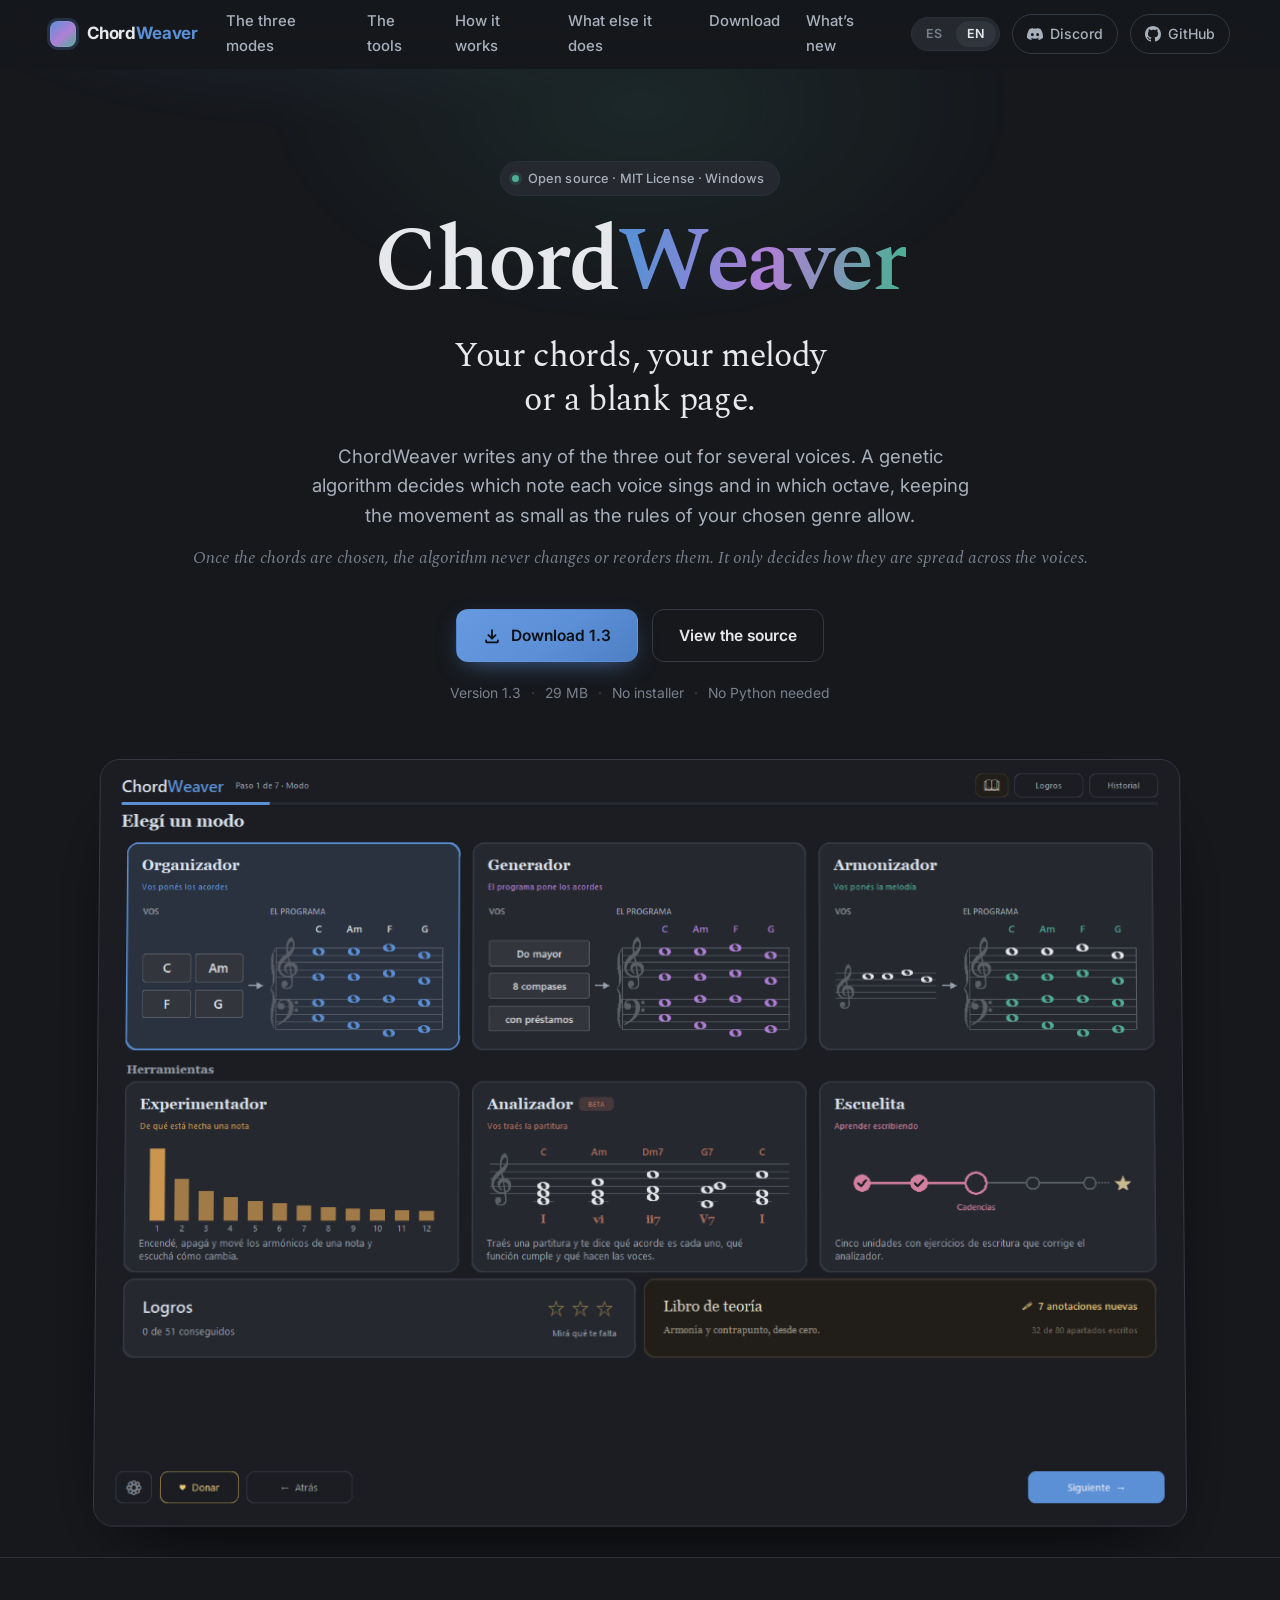
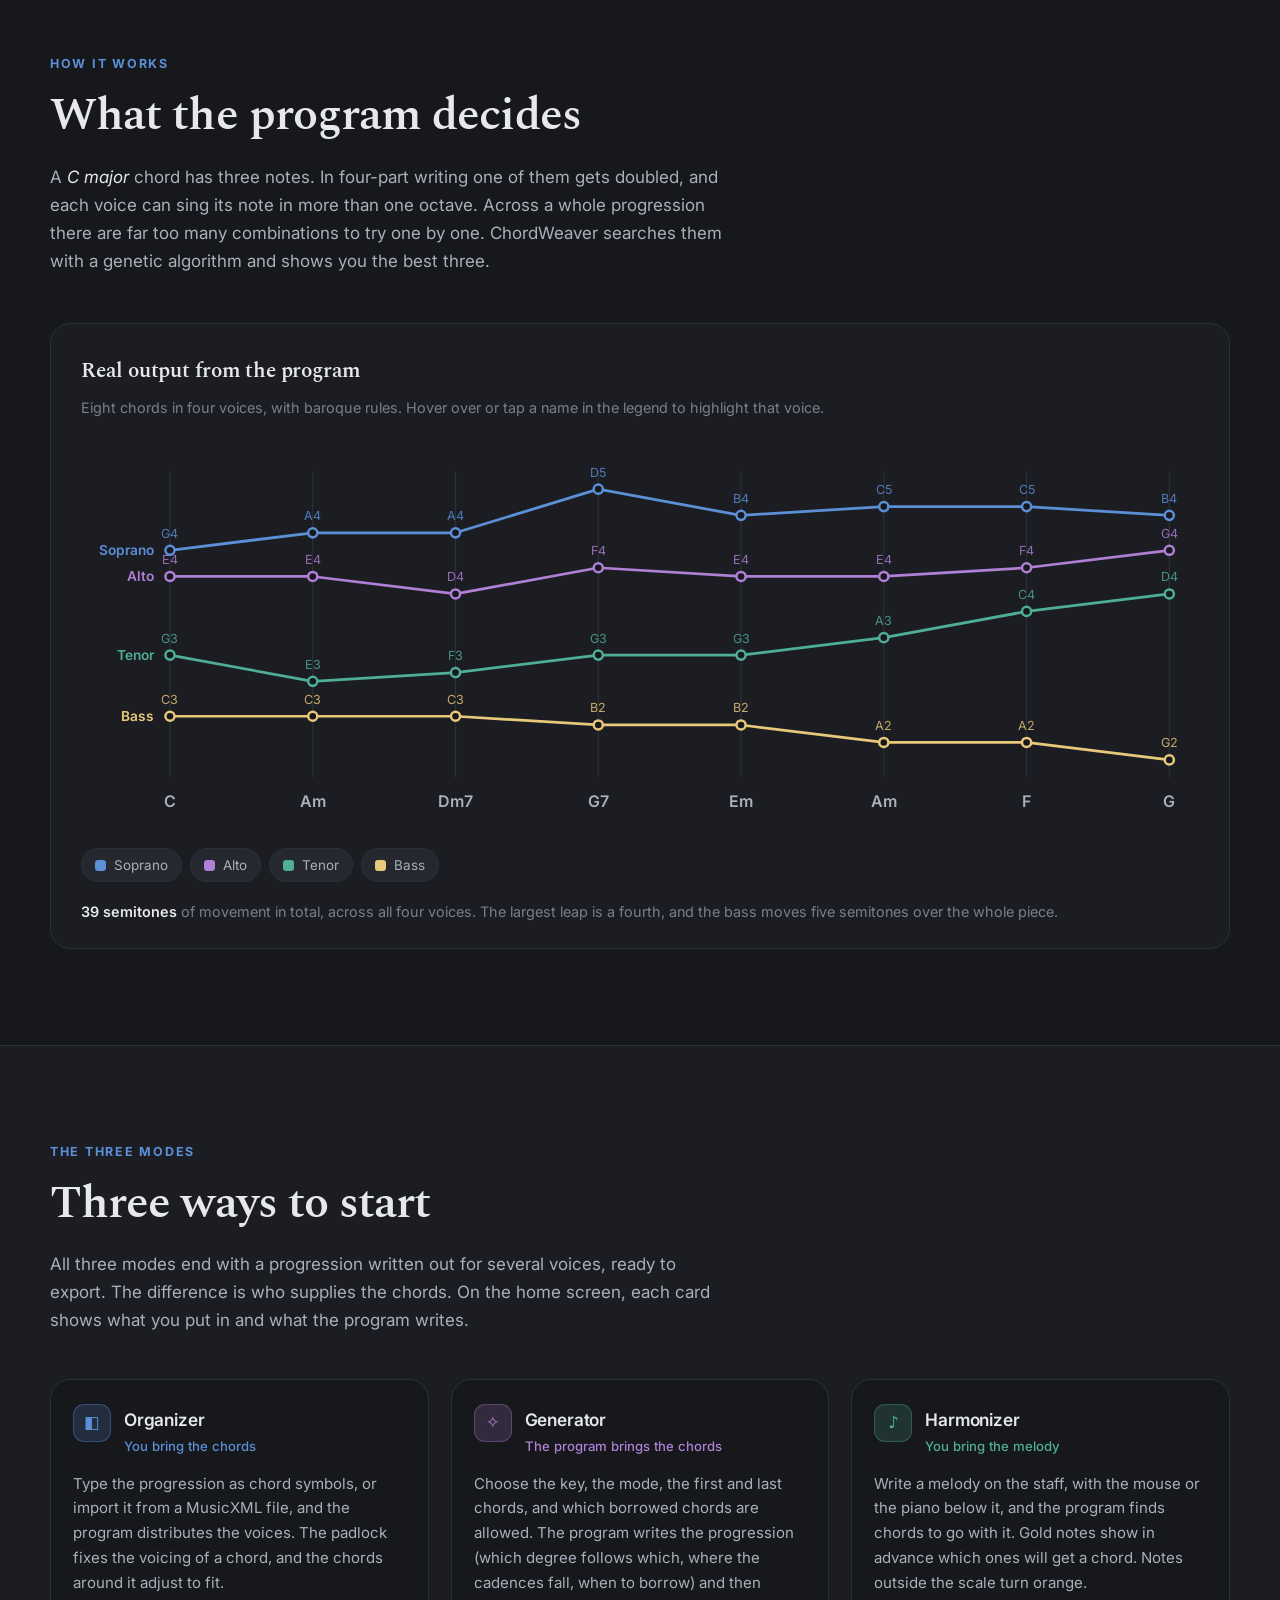
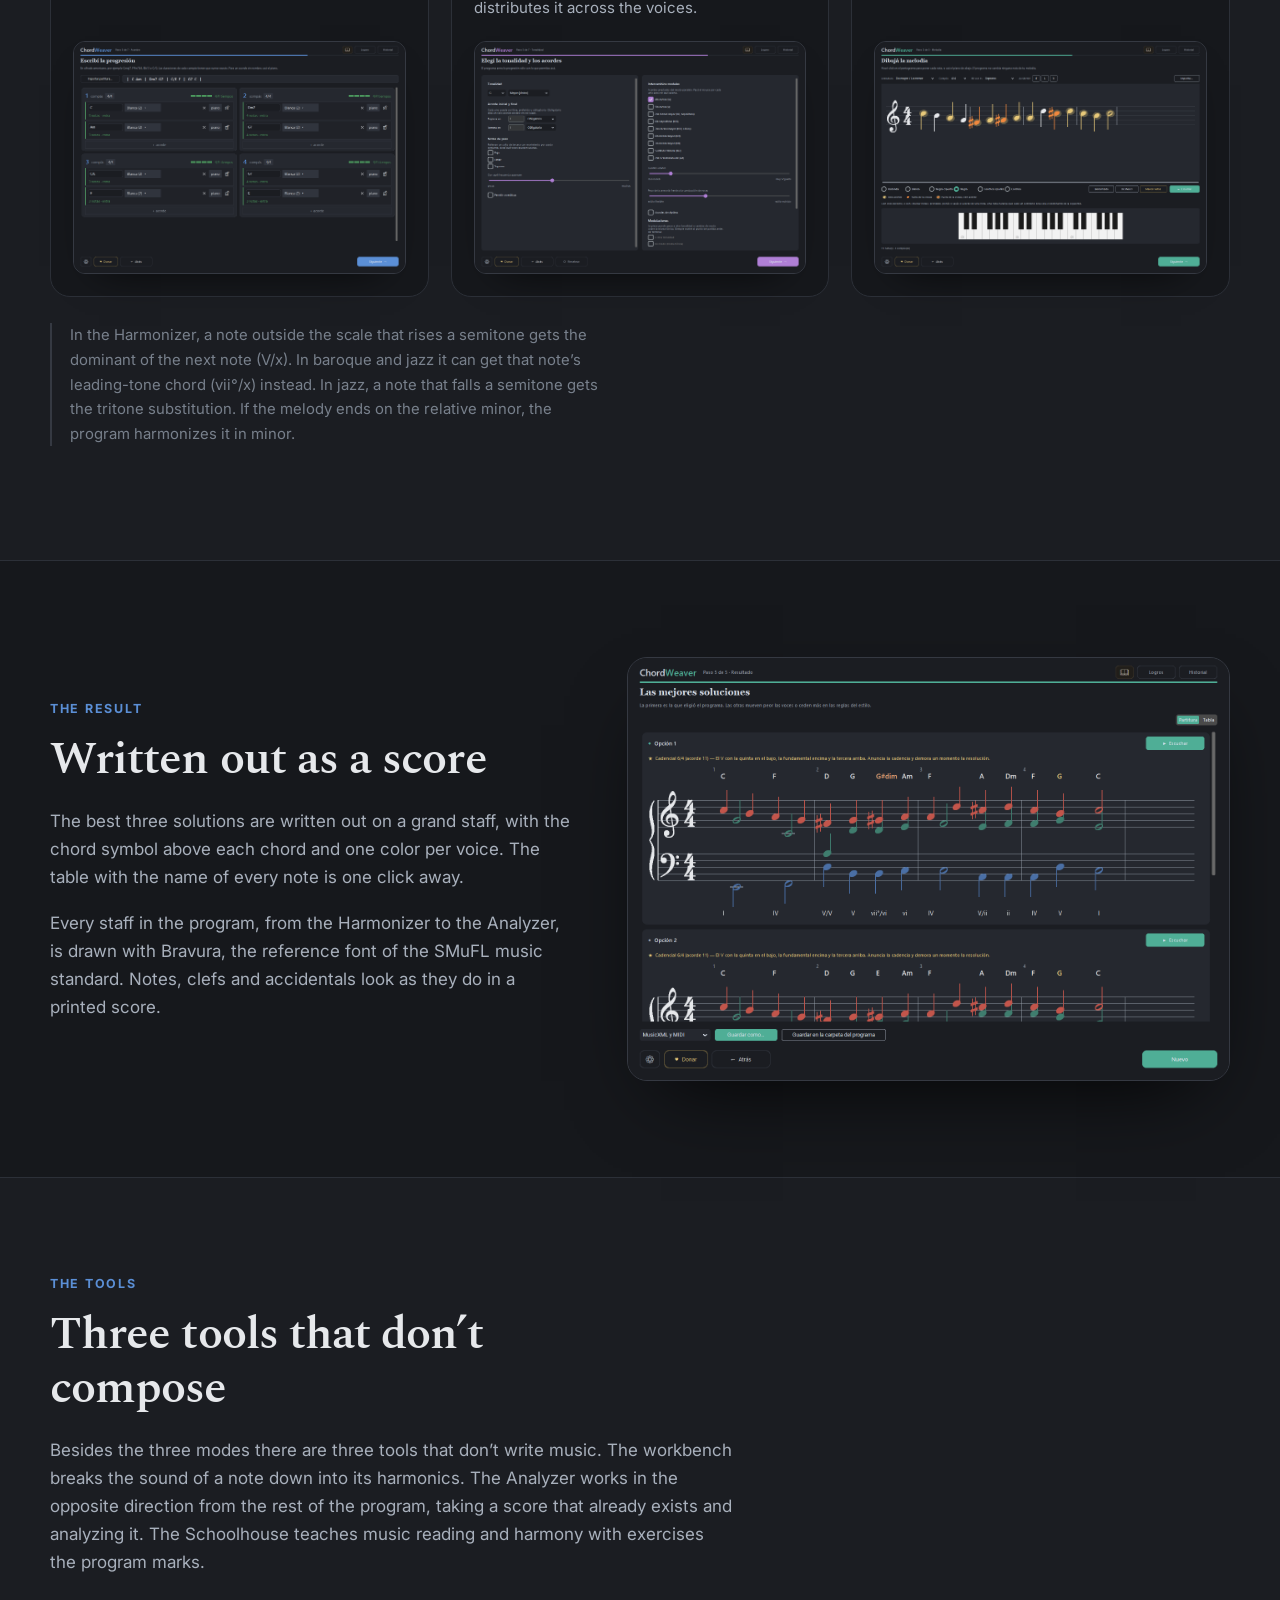
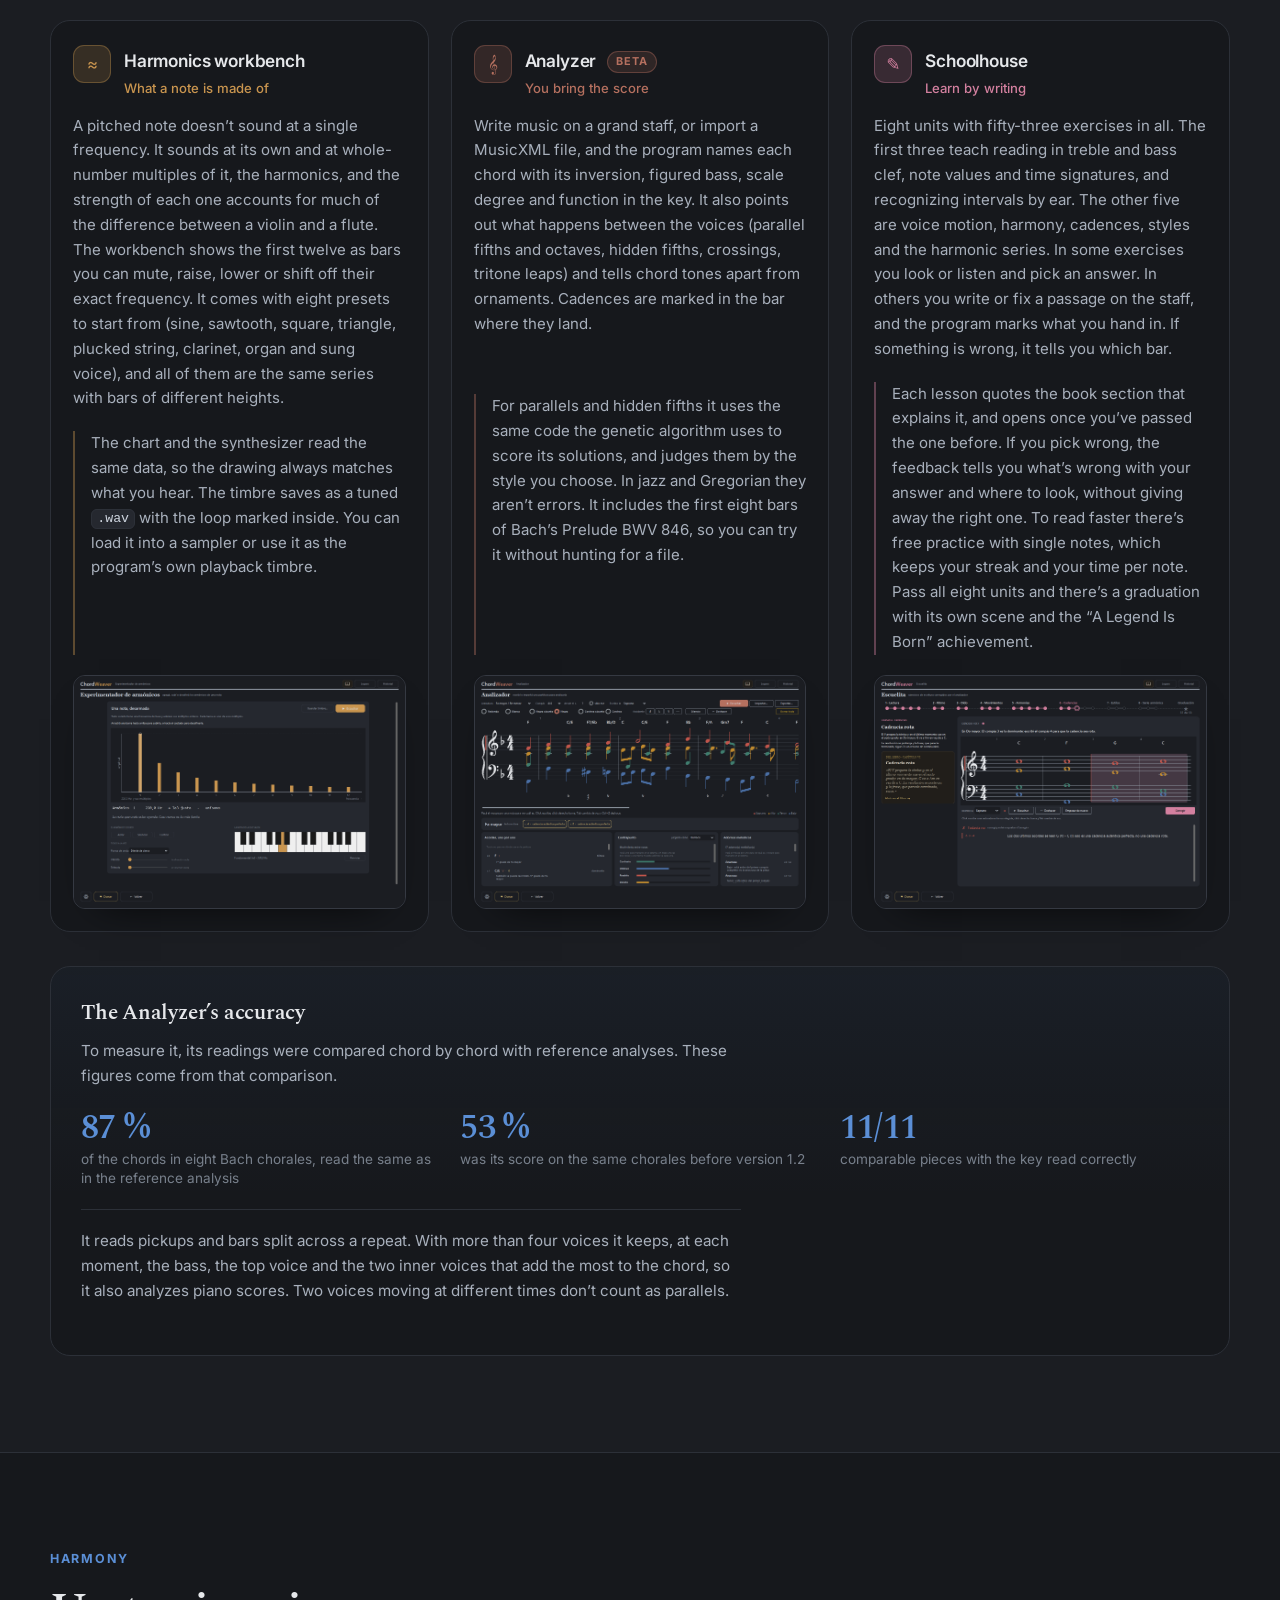
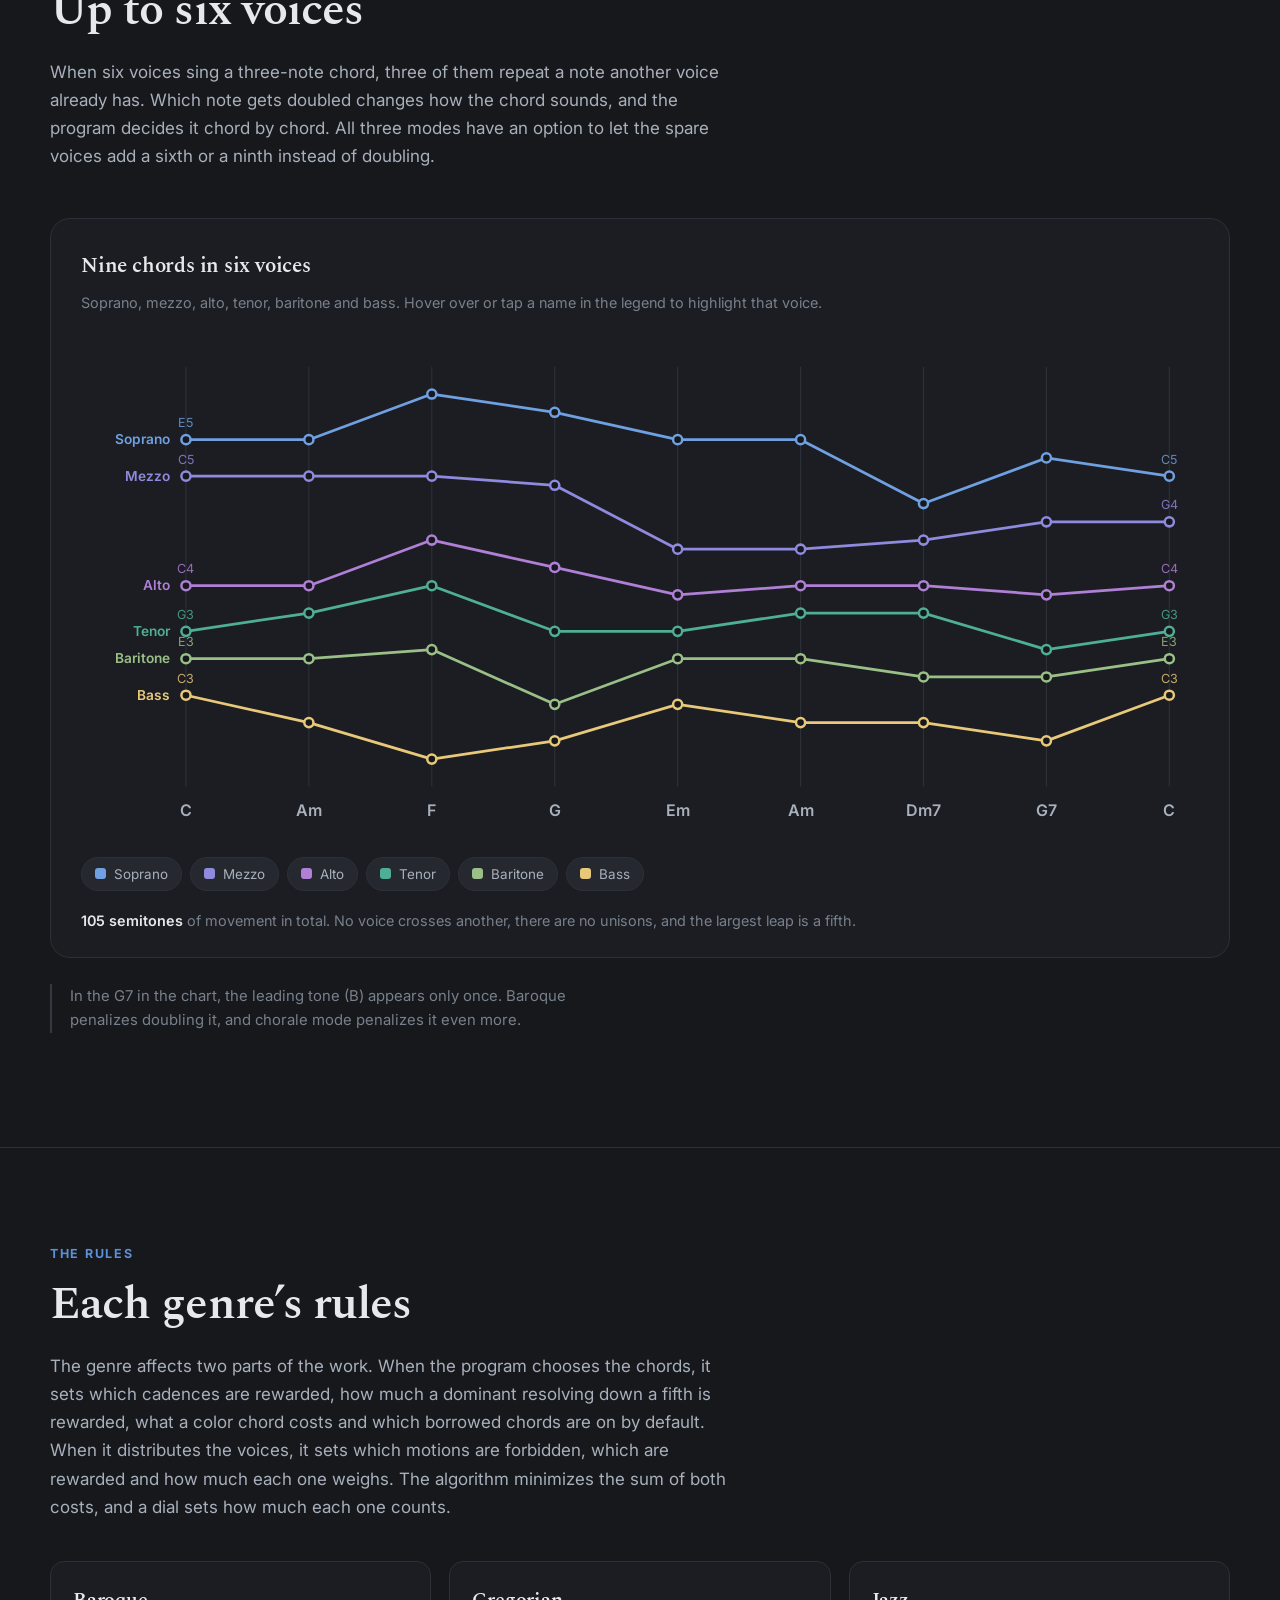
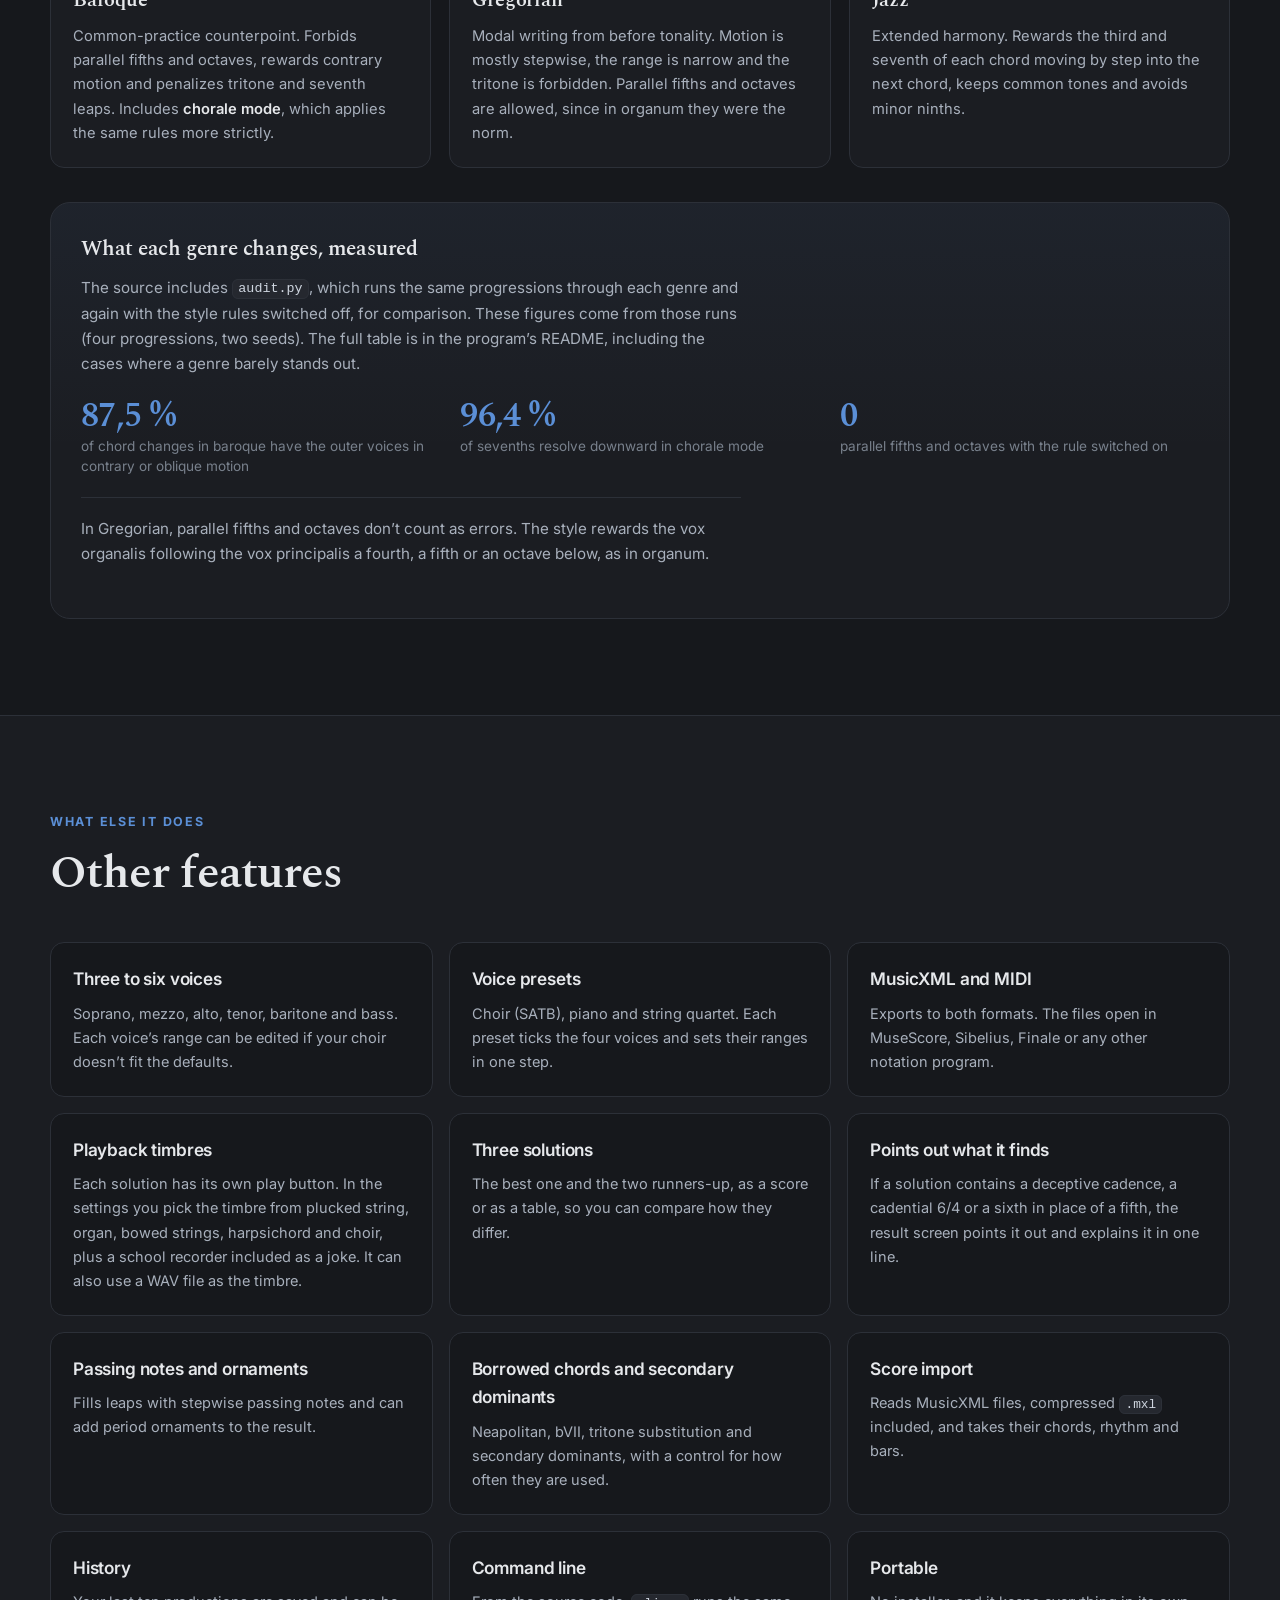
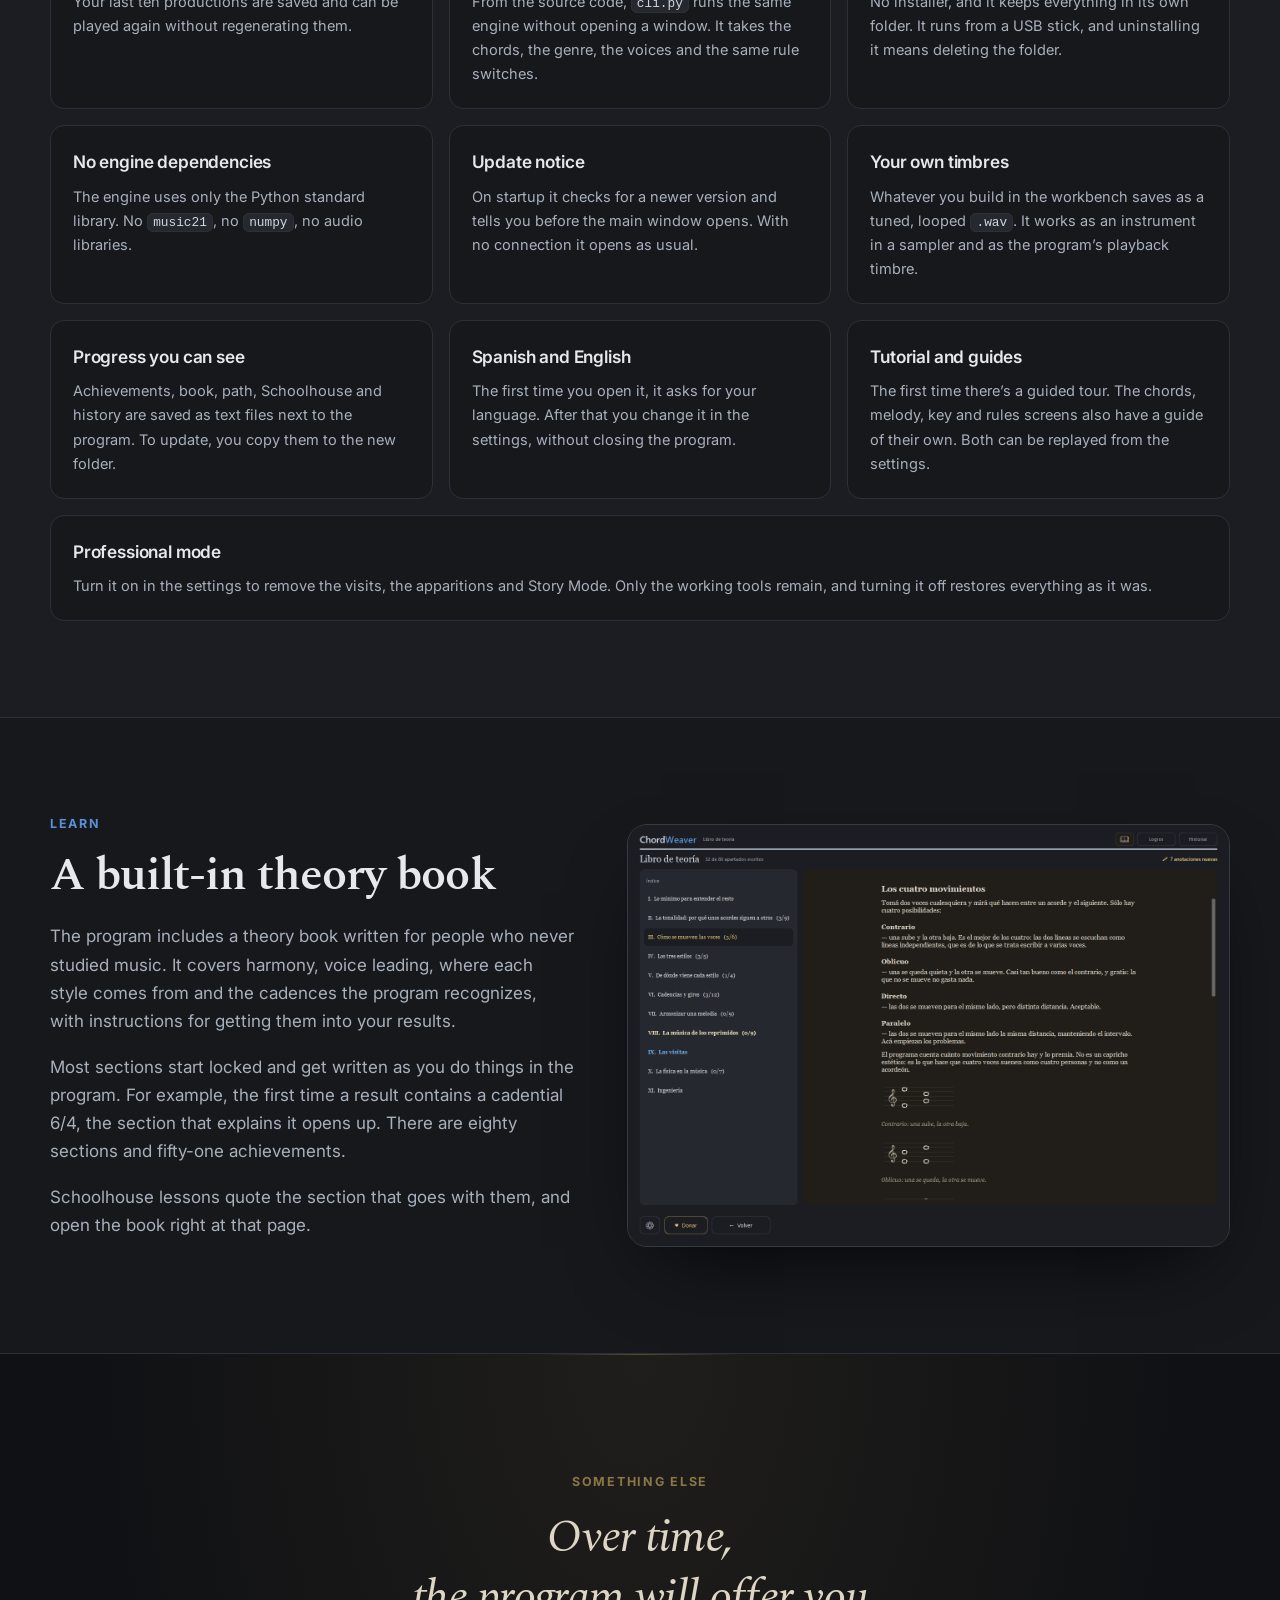
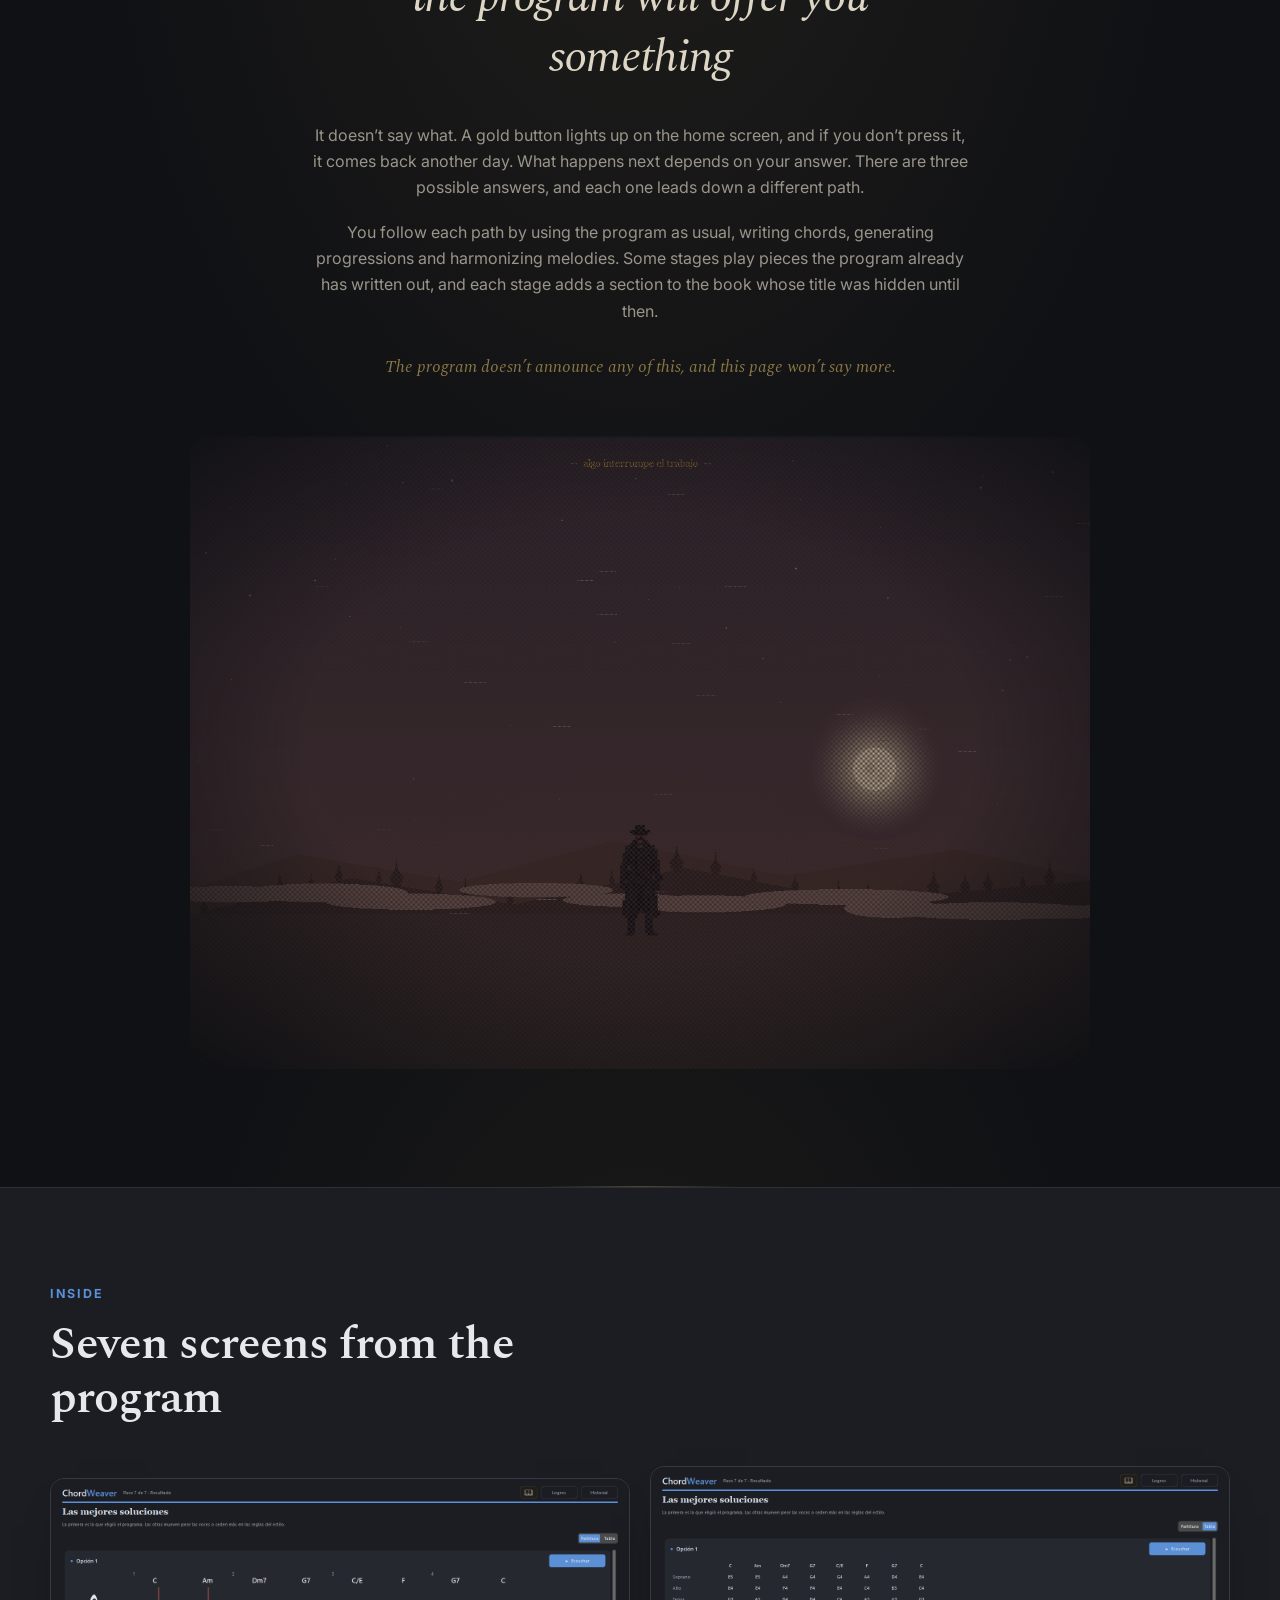
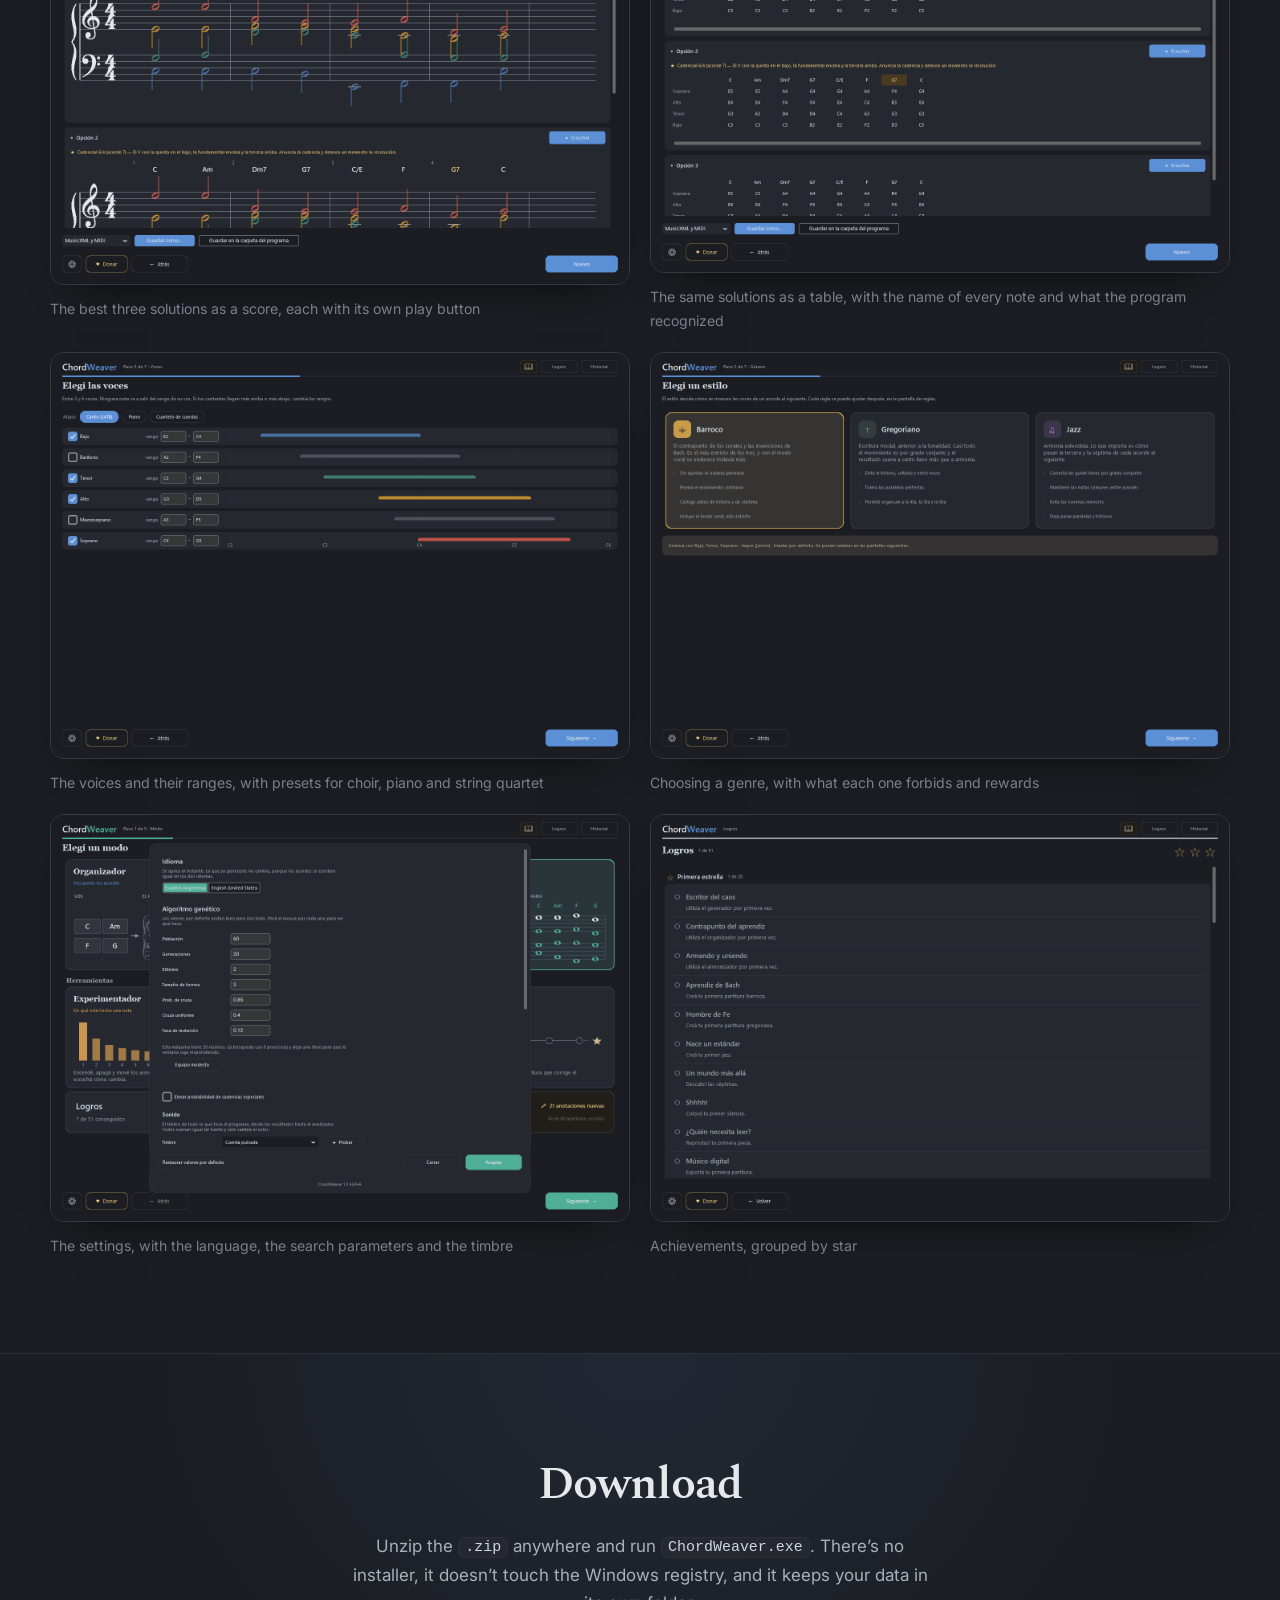
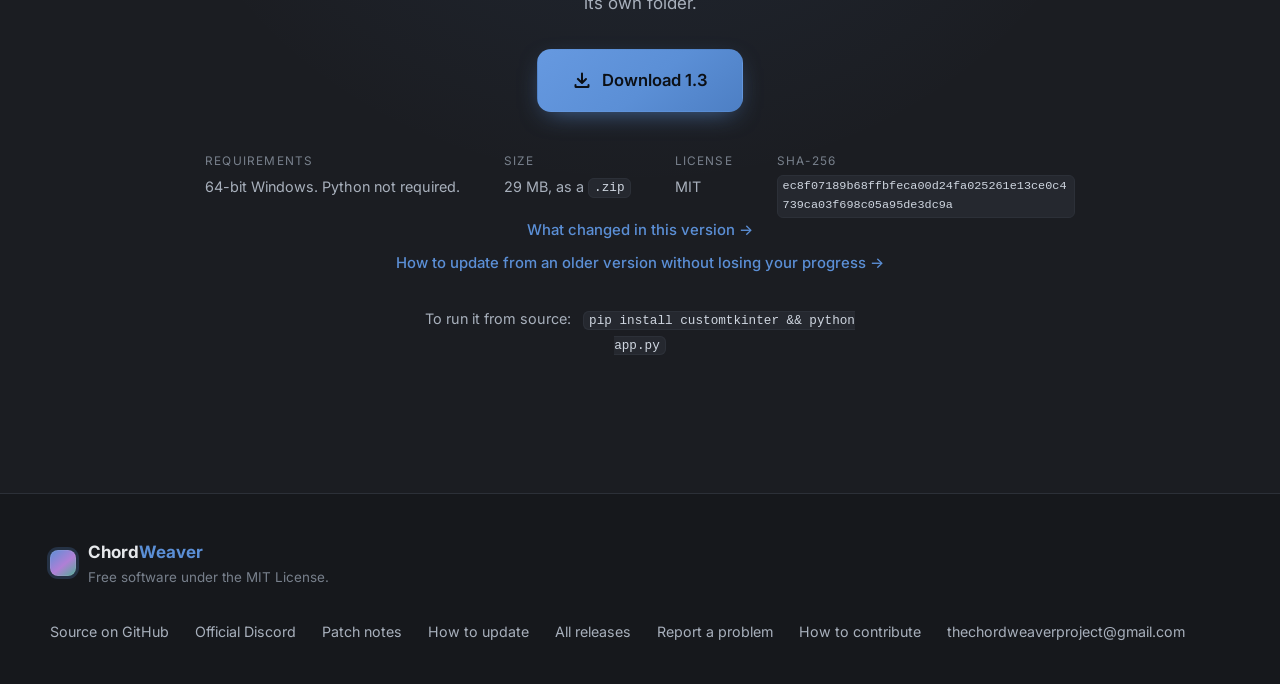
==== index.html @ 8573cd54 "ChordWeaver 1.3: version without ALPHA, firmer wording, new Schoolhouse screenshot Co-Authored-By: C" ====
<!doctype html>
<html lang="es">
<head>
<meta charset="utf-8">
<!-- Marca el documento antes de que se pinte nada. Las apariciones al
     scrollear esconden el contenido y lo muestran despues, asi que sin
     esta marca una pagina sin JavaScript --- o con el observador de
     interseccion sin disparar --- se veria vacia de la mitad para abajo. -->
<script>document.documentElement.className += " js";</script>
<meta name="viewport" content="width=device-width, initial-scale=1">
<title>ChordWeaver — conducción de voces por algoritmo genético</title>
<meta name="description" content="Tus acordes, tu melodía o una hoja en blanco. ChordWeaver escribe cualquiera de las tres a varias voces con un algoritmo genético que respeta las reglas de contrapunto del género. También analiza partituras y enseña armonía con ejercicios. Programa libre para Windows.">

<meta property="og:type" content="website">
<meta property="og:title" content="ChordWeaver">
<meta property="og:description" content="Tus acordes, tu melodía o una hoja en blanco. Un algoritmo genético reparte las voces.">
<meta property="og:image" content="https://chordweaver.github.io/assets/img/modos.png">
<meta property="og:url" content="https://chordweaver.github.io/">
<meta name="twitter:card" content="summary_large_image">

<link rel="icon" href="data:image/svg+xml,<svg xmlns='http://www.w3.org/2000/svg' viewBox='0 0 32 32'><rect width='32' height='32' rx='7' fill='%231B1D22'/><path d='M7 21V11M13 21V11M19 21V11M25 21V11' stroke='%235B8FD6' stroke-width='2.4' stroke-linecap='round'/><path d='M7 16h18' stroke='%23B07FD6' stroke-width='2.4' stroke-linecap='round'/></svg>">

<link rel="preconnect" href="https://fonts.googleapis.com">
<link rel="preconnect" href="https://fonts.gstatic.com" crossorigin>
<link href="https://fonts.googleapis.com/css2?family=Spectral:ital,wght@0,300;0,400;0,600;1,400&family=Inter:wght@400;500;600;700&display=swap" rel="stylesheet">
<link rel="stylesheet" href="assets/css/style.css?v=f9ed75b3">
</head>
<body>

<a class="skip" href="#main" data-i18n="skip">Saltar al contenido</a>

<header class="nav" id="nav">
  <div class="wrap nav-inner">
    <a class="brand" href="#top">
      <span class="brand-mark" aria-hidden="true"></span>
      <span>Chord<em>Weaver</em></span>
    </a>
    <nav class="nav-links" aria-label="Secciones">
      <a href="#modos" data-i18n="nav.modes">Los tres modos</a>
      <a href="#herramientas" data-i18n="nav.tools">Las herramientas</a>
      <a href="#como" data-i18n="nav.how">Cómo funciona</a>
      <a href="#potencia" data-i18n="nav.power">Qué más hace</a>
      <a href="#descargar" data-i18n="nav.download">Descargar</a>
      <a href="notas.html" data-i18n="nav.notes">Novedades</a>
    </nav>
    <div class="nav-side">
      <button class="lang" id="lang-toggle" type="button" aria-label="Cambiar idioma">
        <span class="lang-opt" data-lang="es">ES</span><span class="lang-opt" data-lang="en">EN</span>
      </button>
      <a class="ghost" href="https://discord.gg/kBSyqPqNaU" target="_blank" rel="noopener">
        <svg viewBox="0 0 24 24" width="16" height="16" aria-hidden="true"><path fill="currentColor" d="M20.317 4.3698a19.7913 19.7913 0 0 0-4.8851-1.5152.0741.0741 0 0 0-.0785.0371c-.211.3753-.4447.8648-.6083 1.2495-1.8447-.2762-3.68-.2762-5.4868 0-.1636-.3933-.4058-.8742-.6177-1.2495a.077.077 0 0 0-.0785-.037 19.7363 19.7363 0 0 0-4.8852 1.515.0699.0699 0 0 0-.0321.0277C.5334 9.0458-.319 13.5799.0992 18.0578a.0824.0824 0 0 0 .0312.0561c2.0528 1.5076 4.0413 2.4228 5.9929 3.0294a.0777.0777 0 0 0 .0842-.0276c.4616-.6304.8731-1.2952 1.226-1.9942a.076.076 0 0 0-.0416-.1057c-.6528-.2476-1.2743-.5495-1.8722-.8923a.077.077 0 0 1-.0076-.1277c.1258-.0943.2517-.1923.3718-.2914a.0743.0743 0 0 1 .0776-.0105c3.9278 1.7933 8.18 1.7933 12.0614 0a.0739.0739 0 0 1 .0785.0095c.1202.099.246.1981.3728.2924a.077.077 0 0 1-.0066.1276 12.2986 12.2986 0 0 1-1.873.8914.0766.0766 0 0 0-.0407.1067c.3604.698.7719 1.3628 1.225 1.9932a.076.076 0 0 0 .0842.0286c1.961-.6067 3.9495-1.5219 6.0023-3.0294a.077.077 0 0 0 .0313-.0552c.5004-5.177-.8382-9.6739-3.5485-13.6604a.061.061 0 0 0-.0312-.0286ZM8.02 15.3312c-1.1825 0-2.1569-1.0857-2.1569-2.419 0-1.3332.9555-2.4189 2.157-2.4189 1.2108 0 2.1757 1.0952 2.1568 2.419 0 1.3332-.9555 2.4189-2.1569 2.4189Zm7.9748 0c-1.1825 0-2.1569-1.0857-2.1569-2.419 0-1.3332.9554-2.4189 2.1569-2.4189 1.2108 0 2.1757 1.0952 2.1568 2.419 0 1.3332-.946 2.4189-2.1568 2.4189Z"/></svg>
        <span>Discord</span>
      </a>
      <a class="ghost" href="https://github.com/ChordWeaver/chordweaver" target="_blank" rel="noopener">
        <svg viewBox="0 0 16 16" width="16" height="16" aria-hidden="true"><path fill="currentColor" d="M8 0C3.58 0 0 3.58 0 8c0 3.54 2.29 6.53 5.47 7.59.4.07.55-.17.55-.38 0-.19-.01-.82-.01-1.49-2.01.37-2.53-.49-2.69-.94-.09-.23-.48-.94-.82-1.13-.28-.15-.68-.52-.01-.53.63-.01 1.08.58 1.23.82.72 1.21 1.87.87 2.33.66.07-.52.28-.87.51-1.07-1.78-.2-3.64-.89-3.64-3.95 0-.87.31-1.59.82-2.15-.08-.2-.36-1.02.08-2.12 0 0 .67-.21 2.2.82a7.4 7.4 0 0 1 2-.27c.68 0 1.36.09 2 .27 1.53-1.04 2.2-.82 2.2-.82.44 1.1.16 1.92.08 2.12.51.56.82 1.27.82 2.15 0 3.07-1.87 3.75-3.65 3.95.29.25.54.73.54 1.48 0 1.07-.01 1.93-.01 2.2 0 .21.15.46.55.38A8.01 8.01 0 0 0 16 8c0-4.42-3.58-8-8-8Z"/></svg>
        <span>GitHub</span>
      </a>
    </div>
  </div>
</header>

<main id="main">

<!-- ─────────────────────────────  HERO  ───────────────────────────── -->
<section class="hero" id="top">
  <div class="hero-glow" aria-hidden="true"></div>
  <div class="wrap hero-inner">
    <p class="eyebrow reveal">
      <span class="dot"></span>
      <span data-i18n="hero.eyebrow">Código abierto · Licencia MIT · Windows</span>
    </p>
    <h1 class="reveal">Chord<em>Weaver</em></h1>
    <p class="hook reveal" data-i18n="hero.hook">
      Tus acordes, tu melodía o una hoja en blanco.
    </p>
    <p class="lede reveal" data-i18n="hero.lede">
      ChordWeaver escribe cualquiera de las tres a varias voces. Un algoritmo
      genético decide qué nota canta cada voz y en qué octava, con el menor
      movimiento que permitan las reglas del género que elijas.
    </p>
    <p class="sub reveal" data-i18n="hero.sub">
      Una vez elegidos los acordes, el algoritmo no los cambia ni los
      reordena. Sólo decide cómo se reparten entre las voces.
    </p>
    <div class="cta reveal">
      <a class="btn btn-primary" href="https://github.com/ChordWeaver/chordweaver/releases/latest/download/ChordWeaver-1.3-windows.zip" data-track="download">
        <svg viewBox="0 0 20 20" width="18" height="18" aria-hidden="true"><path fill="currentColor" d="M10 2.5a1 1 0 0 1 1 1v7.09l2.3-2.3a1 1 0 0 1 1.4 1.42l-4 4a1 1 0 0 1-1.4 0l-4-4a1 1 0 1 1 1.4-1.42l2.3 2.3V3.5a1 1 0 0 1 1-1ZM3.5 14a1 1 0 0 1 1 1v1h11v-1a1 1 0 1 1 2 0v1.5a1.5 1.5 0 0 1-1.5 1.5h-12A1.5 1.5 0 0 1 2.5 16.5V15a1 1 0 0 1 1-1Z"/></svg>
        <span data-i18n="hero.download">Descargar 1.3</span>
      </a>
      <a class="btn btn-ghost" href="https://github.com/ChordWeaver/chordweaver" target="_blank" rel="noopener" data-i18n="hero.source">Ver el código</a>
    </div>
    <p class="meta reveal">
      <span data-i18n="hero.meta.version">Versión 1.3</span>
      <span class="sep">·</span>
      <span data-i18n="hero.meta.size">29 MB</span>
      <span class="sep">·</span>
      <span data-i18n="hero.meta.install">Sin instalador</span>
      <span class="sep">·</span>
      <span data-i18n="hero.meta.python">Sin Python</span>
    </p>

    <figure class="shot hero-shot reveal">
      <div class="shot-frame">
        <img src="assets/img/modos.png" width="1440" height="1010"
             alt="La pantalla inicial de ChordWeaver. Arriba, los tres modos, cada uno con lo que ponés vos y lo que escribe el programa. Debajo, las tres herramientas, y al pie los logros y el libro"
             data-i18n-alt="alt.modos" fetchpriority="high">
      </div>
    </figure>
  </div>
</section>

<!-- ────────────────────────────  QUÉ HACE  ─────────────────────────── -->
<section class="band" id="como">
  <div class="wrap">
    <p class="kicker reveal" data-i18n="how.kicker">Cómo funciona</p>
    <h2 class="reveal" data-i18n="how.title">Qué decide el programa</h2>
    <p class="prose reveal" data-i18n="how.body">
      Un acorde de <em>Do mayor</em> tiene tres notas. A cuatro voces una de
      ellas se dobla, y cada voz puede cantar su nota en más de una octava. En
      una progresión entera las combinaciones son demasiadas para probarlas de
      a una. ChordWeaver las explora con un algoritmo genético y te muestra
      las tres mejores.
    </p>

    <div class="demo reveal">
      <div class="demo-head">
        <h3 data-i18n="demo.title">Una salida real del programa</h3>
        <p data-i18n="demo.sub">Ocho acordes a cuatro voces, con las reglas del barroco. Señalá o tocá un nombre de la leyenda para resaltar esa voz.</p>
      </div>
      <div class="demo-chart" id="chart" role="img"
           aria-label="Gráfico de las cuatro voces moviéndose entre ocho acordes"
           data-i18n-aria="alt.chart"></div>
      <ul class="demo-legend" id="chart-legend"></ul>
      <p class="demo-note">
        <strong id="chart-total">—</strong>
        <span data-i18n="demo.note">de movimiento en total, sumando las cuatro voces. El salto más grande es una cuarta, y el bajo se mueve cinco semitonos en toda la pieza.</span>
      </p>
    </div>
  </div>
</section>

<!-- ─────────────────────────────  MODOS  ──────────────────────────── -->
<section class="band alt" id="modos">
  <div class="wrap">
    <p class="kicker reveal" data-i18n="modes.kicker">Los tres modos</p>
    <h2 class="reveal" data-i18n="modes.title">Tres maneras de empezar</h2>
    <p class="prose reveal" data-i18n="modes.body">
      Los tres modos terminan en una progresión escrita a varias voces, lista
      para exportar. Lo que cambia es quién pone los acordes. En la pantalla
      inicial, cada tarjeta muestra qué ponés vos y qué escribe el programa.
    </p>

    <div class="modes">
      <article class="mode reveal" style="--tint:#5B8FD6">
        <header>
          <span class="mode-icon" aria-hidden="true">◧</span>
          <div>
            <h3 data-i18n="mode.1.name">Organizador</h3>
            <p class="mode-tag" data-i18n="mode.1.tag">Vos ponés los acordes</p>
          </div>
        </header>
        <p data-i18n="mode.1.body">
          Escribís la progresión en cifrado americano, o la importás de un
          archivo MusicXML, y el programa reparte las voces. Con el candado
          podés fijar el reparto de un acorde, y los de alrededor se acomodan
          a ese.
        </p>
        <figure class="shot">
          <div class="shot-frame">
            <img src="assets/img/acordes.png" width="1440" height="1010" loading="lazy"
                 alt="La pantalla de acordes, con ocho acordes repartidos en cuatro compases y la progresión entera resumida arriba"
                 data-i18n-alt="alt.acordes">
          </div>
        </figure>
      </article>

      <article class="mode reveal" style="--tint:#B07FD6">
        <header>
          <span class="mode-icon" aria-hidden="true">✧</span>
          <div>
            <h3 data-i18n="mode.2.name">Generador</h3>
            <p class="mode-tag" data-i18n="mode.2.tag">El programa pone los acordes</p>
          </div>
        </header>
        <p data-i18n="mode.2.body">
          Elegís la tonalidad, el modo, el acorde inicial y el final, y qué
          acordes prestados permitís. El programa escribe la progresión (qué
          grado sigue a cuál, dónde caen las cadencias, cuándo usa un
          préstamo) y después la reparte entre las voces.
        </p>
        <figure class="shot">
          <div class="shot-frame">
            <img src="assets/img/tonalidad.png" width="1440" height="1010" loading="lazy"
                 alt="La pantalla de tonalidad del Generador, con el acorde inicial y el final, las notas de paso y los intercambios modales"
                 data-i18n-alt="alt.tonalidad">
          </div>
        </figure>
      </article>

      <article class="mode reveal" style="--tint:#4FAE96">
        <header>
          <span class="mode-icon" aria-hidden="true">♪</span>
          <div>
            <h3 data-i18n="mode.3.name">Armonizador</h3>
            <p class="mode-tag" data-i18n="mode.3.tag">Vos ponés la melodía</p>
          </div>
        </header>
        <p data-i18n="mode.3.body">
          Escribís una melodía en el pentagrama, con el mouse o con el piano
          de abajo, y el programa busca acordes que la acompañen. Las notas
          doradas muestran de antemano cuáles van a llevar acorde. Las que
          salen de la escala se pintan de naranja.
        </p>
        <figure class="shot">
          <div class="shot-frame">
            <img src="assets/img/melodia.png" width="1440" height="1010" loading="lazy"
                 alt="El pentagrama del Armonizador con una melodía en Do mayor. Las tres notas con sostenido salen de la escala y están en naranja. Las que van a llevar acorde tienen un halo dorado"
                 data-i18n-alt="alt.melodia">
          </div>
        </figure>
      </article>
    </div>

    <p class="prose reveal aside" data-i18n="mode.3.note">En el Armonizador, una nota fuera de la escala que sube un semitono lleva la dominante de la nota siguiente (V/x). En barroco y en jazz puede llevar en su lugar el acorde de séptimo grado de esa nota (vii°/x). En jazz, la que baja un semitono lleva la sustitución tritonal. Si la melodía termina en la relativa menor, el programa armoniza en menor.</p>
  </div>
</section>

<!-- ───────────────────────────  EL RESULTADO  ─────────────────────── -->
<section class="band" id="resultado">
  <div class="wrap two">
    <div class="two-text">
      <p class="kicker reveal" data-i18n="score.kicker">El resultado</p>
      <h2 class="reveal" data-i18n="score.title">Escrito en partitura</h2>
      <p class="prose reveal" data-i18n="score.body">
        Las tres mejores soluciones se ven escritas en un sistema de dos
        pentagramas, con el cifrado arriba de cada acorde y un color por voz.
        La tabla con el nombre de cada nota queda a un click.
      </p>
      <p class="prose reveal" data-i18n="score.body2">Todos los pentagramas del programa, del Armonizador al analizador, se dibujan con Bravura, la fuente de referencia del estándar musical SMuFL. Las figuras, las claves y los accidentes se ven como en una partitura impresa.</p>
    </div>
    <figure class="shot reveal">
      <div class="shot-frame">
        <img src="assets/img/partitura.png" width="1440" height="1010" loading="lazy"
             alt="Un resultado del Armonizador en partitura. La melodía va arriba, el cifrado encima de cada acorde y los grados debajo, entre ellos V/V, vii°/vi y V/ii"
             data-i18n-alt="alt.partitura">
      </div>
    </figure>
  </div>
</section>

<!-- ───────────────────────  LAS TRES HERRAMIENTAS  ────────────────── -->
<section class="band alt" id="herramientas">
  <div class="wrap">
    <p class="kicker reveal" data-i18n="tools.kicker">Las herramientas</p>
    <h2 class="reveal" data-i18n="tools.title">Tres herramientas que no componen</h2>
    <p class="prose reveal" data-i18n="tools.body">Además de los tres modos hay tres herramientas que no escriben música. El experimentador descompone el sonido de una nota en sus armónicos. El analizador hace el camino inverso al resto del programa, porque recibe una partitura ya escrita y la analiza. La escuelita enseña lectura musical y armonía con ejercicios que corrige el programa.</p>

    <div class="modes">
      <article class="mode reveal" style="--tint:#C9954F">
        <header>
          <span class="mode-icon" aria-hidden="true">≈</span>
          <div>
            <h3 data-i18n="tool.1.name">Experimentador de armónicos</h3>
            <p class="mode-tag" data-i18n="tool.1.tag">De qué está hecha una nota</p>
          </div>
        </header>
        <p data-i18n="tool.1.body">
          Una nota afinada no suena en una sola frecuencia. Suena en la suya y
          en sus múltiplos enteros, los armónicos, y el peso de cada uno
          explica buena parte de la diferencia entre un violín y una flauta.
          El experimentador muestra los doce primeros como barras que podés
          apagar, subir, bajar o desplazar de su frecuencia exacta. Trae ocho recetas
          para empezar (seno, diente de sierra, cuadrada, triangular, cuerda
          pulsada, clarinete, órgano y voz cantada), y todas son la misma
          serie con barras de distinta altura.
        </p>
        <p class="mode-note" data-i18n="tool.1.note">
          El gráfico y el sintetizador leen los mismos datos, así que el
          dibujo coincide con lo que se escucha. El timbre se guarda como
          <code>.wav</code> afinado y con el bucle marcado. Sirve para cargarlo
          en un sampler o como timbre de reproducción del propio programa.
        </p>
        <figure class="shot">
          <div class="shot-frame">
            <img src="assets/img/laboratorio.png" width="1440" height="1010" loading="lazy"
                 alt="El experimentador de armónicos, con las doce barras de la serie y los controles de vibrato"
                 data-i18n-alt="alt.laboratorio">
          </div>
        </figure>
      </article>

      <article class="mode reveal" style="--tint:#B5705F">
        <header>
          <span class="mode-icon" aria-hidden="true">𝄞</span>
          <div>
            <h3><span data-i18n="tool.2.name">Analizador</span> <span class="tag-beta" data-i18n="tool.2.beta">beta</span></h3>
            <p class="mode-tag" data-i18n="tool.2.tag">Vos traés la partitura</p>
          </div>
        </header>
        <p data-i18n="tool.2.body">
          Escribís la música en un sistema de dos pentagramas, o la importás
          de un MusicXML, y el programa nombra cada acorde con su inversión,
          su cifrado, su grado y su función en la tonalidad. También señala lo
          que pasa entre las voces (quintas y octavas paralelas, quintas
          ocultas, cruces, saltos de tritono) y separa las notas del acorde de
          las de adorno. Las cadencias quedan marcadas en el compás donde
          caen.
        </p>
        <p class="mode-note" data-i18n="tool.2.note">
          Para las paralelas y las quintas ocultas usa el mismo código con el
          que el algoritmo genético evalúa sus soluciones, y las juzga según el
          estilo que elijas. En jazz y en gregoriano no son falta. Trae los
          primeros ocho compases del Preludio BWV 846 de Bach para probarlo
          sin buscar un archivo.
        </p>
        <figure class="shot">
          <div class="shot-frame">
            <img src="assets/img/analizador.png" width="1440" height="1010" loading="lazy"
                 alt="El analizador con el coral BWV 281 de Bach importado. Arriba la partitura con el cifrado, en el medio la tonalidad y dos cadencias auténticas, y abajo los acordes, el contrapunto y los adornos"
                 data-i18n-alt="alt.analizador">
          </div>
        </figure>
      </article>

      <article class="mode reveal" style="--tint:#D3809F">
        <header>
          <span class="mode-icon" aria-hidden="true">✎</span>
          <div>
            <h3 data-i18n="tool.3.name">Escuelita</h3>
            <p class="mode-tag" data-i18n="tool.3.tag">Aprender escribiendo</p>
          </div>
        </header>
        <p data-i18n="tool.3.body">
          Son ocho unidades con cincuenta y tres ejercicios en total. Las tres
          primeras enseñan a leer en clave de sol y de fa, las figuras y el
          compás, y a reconocer intervalos de oído. Las otras cinco son
          movimientos de las voces, armonías, cadencias, estilos y serie
          armónica. En unos ejercicios mirás o escuchás y elegís una
          respuesta. En otros escribís o corregís un fragmento en el
          pentagrama, y el programa corrige lo que entregás. Si algo está mal,
          te dice en qué compás.
        </p>
        <p class="mode-note" data-i18n="tool.3.note">
          Cada lección cita el apartado del libro que la explica, y se abre
          cuando aprobaste la anterior. Si elegís mal, la corrección te dice
          qué tiene de malo tu respuesta y dónde mirar, sin revelar la buena.
          Para leer más rápido hay una práctica libre de notas sueltas, que
          lleva la racha y el tiempo por nota. Al aprobar las ocho unidades
          hay una graduación con su propia escena y el logro «Nace una
          leyenda».
        </p>
        <figure class="shot">
          <div class="shot-frame">
            <img src="assets/img/escuelita.png" width="1440" height="1010" loading="lazy"
                 alt="La escuelita en la lección de la cadencia rota. Arriba, el avance por las ocho unidades. El ejercicio entregado termina en una cadencia auténtica y la corrección lo señala en los compases 3 y 4"
                 data-i18n-alt="alt.escuelita">
          </div>
        </figure>
      </article>
    </div>

    <div class="audit reveal">
      <h3 data-i18n="an.title">La precisión del analizador</h3>
      <p data-i18n="an.body">
        Para medirla, sus lecturas se compararon acorde por acorde con
        análisis de referencia. Estos números salen de esa comparación.
      </p>
      <div class="audit-nums">
        <div><strong>87&nbsp;%</strong><span data-i18n="an.n1">de los acordes de ocho corales de Bach, leídos igual que en el análisis de referencia</span></div>
        <div><strong>53&nbsp;%</strong><span data-i18n="an.n2">era lo que acertaba en los mismos corales antes de la versión 1.2</span></div>
        <div><strong>11/11</strong><span data-i18n="an.n3">piezas comparables con la tonalidad bien leída</span></div>
      </div>
      <p class="audit-foot" data-i18n="an.foot">Lee anacrusas y compases partidos por una repetición. Con más de cuatro voces se queda en cada momento con el bajo, la voz más aguda y las dos del medio que más aportan al acorde, así que también analiza partituras de piano. Dos voces que se mueven en tiempos distintos no cuentan como paralelas.</p>
    </div>
  </div>
</section>

<!-- ───────────────────────  SEIS VOCES / ARMONÍA  ─────────────────── -->
<section class="band" id="seis">
  <div class="wrap">
    <p class="kicker reveal" data-i18n="six.kicker">Armonía</p>
    <h2 class="reveal" data-i18n="six.title">Hasta seis voces</h2>
    <p class="prose reveal" data-i18n="six.body">
      Si seis voces cantan un acorde de tres notas, tres de ellas repiten una
      nota que ya canta otra. Qué nota se dobla cambia cómo suena el acorde, y
      el programa lo decide acorde por acorde. Los tres modos tienen una
      opción para que las voces que sobran agreguen una sexta o una novena en
      lugar de doblar.
    </p>

    <div class="demo reveal">
      <div class="demo-head">
        <h3 data-i18n="demo6.title">Nueve acordes a seis voces</h3>
        <p data-i18n="demo6.sub">Soprano, mezzo, alto, tenor, barítono y bajo. Señalá o tocá un nombre de la leyenda para resaltar esa voz.</p>
      </div>
      <div class="demo-chart" id="chart6" role="img"
           aria-label="Gráfico de las seis voces moviéndose entre nueve acordes"
           data-i18n-aria="alt.chart6"></div>
      <ul class="demo-legend" id="chart6-legend"></ul>
      <p class="demo-note">
        <strong id="chart6-total">—</strong>
        <span data-i18n="demo6.note">de movimiento en total. Ninguna voz cruza a otra, no hay unísonos y el salto más grande es una quinta.</span>
      </p>
    </div>

    <p class="prose reveal aside" data-i18n="six.body2">
      En el G7 del gráfico, la sensible (Si) aparece una sola vez. El barroco
      castiga duplicarla, y el modo coral la castiga más todavía.
    </p>
  </div>
</section>

<!-- ─────────────────────────  REGLAS / GÉNEROS  ────────────────────── -->
<section class="band" id="reglas">
  <div class="wrap">
    <p class="kicker reveal" data-i18n="rules.kicker">Las reglas</p>
    <h2 class="reveal" data-i18n="rules.title">Las reglas de cada género</h2>
    <p class="prose reveal" data-i18n="rules.body">
      El género influye en dos partes del trabajo. Cuando el programa elige
      los acordes, define qué cadencias se premian, cuánto se premia que la
      dominante resuelva por quinta, cuánto cuesta un acorde de color y qué
      préstamos vienen activados. Cuando reparte las voces, define qué
      movimientos se prohíben, cuáles se premian y con qué peso. El algoritmo
      minimiza la suma de los dos costos, y un dial regula cuánto pesa cada
      uno.
    </p>

    <div class="genres">
      <div class="genre reveal">
        <h3 data-i18n="genre.1.name">Barroco</h3>
        <p data-i18n="genre.1.body">Contrapunto de la práctica común. Prohíbe las quintas y octavas paralelas, premia el movimiento contrario y castiga los saltos de tritono y de séptima. Incluye el <strong>modo coral</strong>, que aplica las mismas reglas con más fuerza.</p>
      </div>
      <div class="genre reveal">
        <h3 data-i18n="genre.2.name">Gregoriano</h3>
        <p data-i18n="genre.2.body">Escritura modal, anterior a la tonalidad. Casi todo el movimiento es por grado conjunto, el ámbito es estrecho y el tritono está prohibido. Permite las quintas y octavas paralelas, que en el organum eran la norma.</p>
      </div>
      <div class="genre reveal">
        <h3 data-i18n="genre.3.name">Jazz</h3>
        <p data-i18n="genre.3.body">Armonía extendida. Premia que la tercera y la séptima de cada acorde pasen por grado conjunto al acorde siguiente, mantiene las notas comunes y evita las novenas menores.</p>
      </div>
    </div>

    <div class="audit reveal">
      <h3 data-i18n="audit.title">Lo que cambia cada género, medido</h3>
      <p data-i18n="audit.body">
        El código incluye <code>audit.py</code>, que corre las mismas
        progresiones con cada género y otra vez con las reglas de estilo
        apagadas, para comparar. Estos números salen de esas corridas (cuatro
        progresiones, dos semillas). La tabla completa está en el README del
        programa, también con los casos en que un género se diferencia poco.
      </p>
      <div class="audit-nums">
        <div><strong>87,5&nbsp;%</strong><span data-i18n="audit.n1">de los enlaces en barroco tienen las voces extremas en movimiento contrario u oblicuo</span></div>
        <div><strong>96,4&nbsp;%</strong><span data-i18n="audit.n2">de las séptimas resuelven bajando en modo coral</span></div>
        <div><strong>0</strong><span data-i18n="audit.n3">quintas y octavas paralelas con la regla activada</span></div>
      </div>
      <p class="audit-foot" data-i18n="audit.foot">
        En el gregoriano las quintas y octavas paralelas no cuentan como
        error. El estilo premia que la vox organalis acompañe a la vox
        principalis una cuarta, una quinta o una octava por debajo, como en el
        organum.
      </p>
    </div>
  </div>
</section>

<!-- ──────────────────────────  QUÉ MÁS HACE  ──────────────────────── -->
<section class="band alt" id="potencia">
  <div class="wrap">
    <p class="kicker reveal" data-i18n="power.kicker">Qué más hace</p>
    <h2 class="reveal" data-i18n="power.title">Otras funciones</h2>

    <div class="grid">
      <div class="card reveal"><h3 data-i18n="f.1.t">De tres a seis voces</h3><p data-i18n="f.1.b">Soprano, mezzo, alto, tenor, barítono y bajo. El registro de cada voz se puede editar si tu coro no entra en los valores de fábrica.</p></div>
      <div class="card reveal"><h3 data-i18n="f.16.t">Atajos de voces</h3><p data-i18n="f.16.b">Canto (SATB), piano y cuarteto de cuerdas. Cada atajo marca las cuatro voces y les asigna el registro en un solo paso.</p></div>
      <div class="card reveal"><h3 data-i18n="f.2.t">MusicXML y MIDI</h3><p data-i18n="f.2.b">Exporta en los dos formatos. Los archivos se abren en MuseScore, Sibelius, Finale o cualquier otro editor de partituras.</p></div>
      <div class="card reveal"><h3 data-i18n="f.3.t">Timbres de reproducción</h3><p data-i18n="f.3.b">Cada solución tiene su botón para escucharla. En la configuración se elige el timbre entre cuerda pulsada, órgano, cuerdas frotadas, clave y coro, y una flauta dulce escolar incluida como broma. También puede usar un archivo WAV como timbre.</p></div>
      <div class="card reveal"><h3 data-i18n="f.4.t">Tres soluciones</h3><p data-i18n="f.4.b">La mejor y las dos que le siguen, en partitura o en tabla, para comparar en qué se diferencian.</p></div>
      <div class="card reveal"><h3 data-i18n="f.5.t">Señala lo que encuentra</h3><p data-i18n="f.5.b">Si en una solución aparece una cadencia rota, un 6/4 cadencial o una sexta en lugar de quinta, el resultado lo señala y lo explica en una línea.</p></div>
      <div class="card reveal"><h3 data-i18n="f.6.t">Notas de paso y adornos</h3><p data-i18n="f.6.b">Rellena saltos con notas de paso por grado conjunto y puede agregar adornos de época sobre el resultado.</p></div>
      <div class="card reveal"><h3 data-i18n="f.7.t">Préstamos y dominantes aplicadas</h3><p data-i18n="f.7.b">Napolitana, bVII, sustituto tritonal y dominantes aplicadas, con un control para decidir cuánto se usan.</p></div>
      <div class="card reveal"><h3 data-i18n="f.8.t">Importa partituras</h3><p data-i18n="f.8.b">Lee archivos MusicXML, también los <code>.mxl</code> comprimidos, y toma sus acordes, su ritmo y sus compases.</p></div>
      <div class="card reveal"><h3 data-i18n="f.9.t">Historial</h3><p data-i18n="f.9.b">Las últimas diez producciones quedan guardadas y se pueden volver a escuchar sin generarlas de nuevo.</p></div>
      <div class="card reveal"><h3 data-i18n="f.10.t">Línea de comandos</h3><p data-i18n="f.10.b">Desde el código fuente, <code>cli.py</code> usa el mismo motor sin abrir la ventana. Acepta los acordes, el género, las voces y los mismos interruptores de reglas.</p></div>
      <div class="card reveal"><h3 data-i18n="f.11.t">Portable</h3><p data-i18n="f.11.b">No tiene instalador y guarda todo en su propia carpeta. Funciona desde un pendrive, y para desinstalarlo alcanza con borrar la carpeta.</p></div>
      <div class="card reveal"><h3 data-i18n="f.12.t">Motor sin dependencias</h3><p data-i18n="f.12.b">El motor usa sólo la librería estándar de Python. No necesita <code>music21</code>, <code>numpy</code> ni librerías de audio.</p></div>
      <div class="card reveal"><h3 data-i18n="f.13.t">Avisa cuando hay versión nueva</h3><p data-i18n="f.13.b">Al abrirse consulta si salió una versión nueva y te avisa antes de entrar. Sin conexión abre igual.</p></div>
      <div class="card reveal"><h3 data-i18n="f.14.t">Timbres propios</h3><p data-i18n="f.14.b">Lo que armes en el experimentador se guarda como <code>.wav</code> afinado y con bucle. Sirve como instrumento en un sampler y como timbre de reproducción del programa.</p></div>
      <div class="card reveal"><h3 data-i18n="f.15.t">El progreso, en archivos a la vista</h3><p data-i18n="f.15.b">Logros, libro, sendero, escuelita e historial se guardan en archivos de texto al lado del programa. Para actualizar, se copian a la carpeta nueva.</p></div>
      <div class="card reveal"><h3 data-i18n="f.17.t">En castellano y en inglés</h3><p data-i18n="f.17.b">La primera vez que lo abrís te pregunta el idioma. Después se cambia desde la configuración, sin cerrar el programa.</p></div>
      <div class="card reveal"><h3 data-i18n="f.18.t">Tutorial y guías</h3><p data-i18n="f.18.b">La primera vez hay un recorrido guiado, y las pantallas de acordes, melodía, tonalidad y reglas tienen su propia guía. Los dos se pueden repetir desde la configuración.</p></div>
      <div class="card reveal"><h3 data-i18n="f.19.t">Modo profesional</h3><p data-i18n="f.19.b">Se activa en la configuración y quita las visitas, las apariciones y el modo historia. Quedan sólo las herramientas de trabajo, y al desactivarlo todo vuelve a su estado anterior.</p></div>
    </div>
  </div>
</section>

<!-- ───────────────────────────  APRENDER  ─────────────────────────── -->
<section class="band" id="aprender">
  <div class="wrap two">
    <div class="two-text">
      <p class="kicker reveal" data-i18n="learn.kicker">Aprender</p>
      <h2 class="reveal" data-i18n="learn.title">Un libro de teoría incluido</h2>
      <p class="prose reveal" data-i18n="learn.body">
        El programa trae un libro de teoría escrito para quien no estudió
        música. Cubre armonía, conducción de voces, el origen de cada estilo y
        las cadencias que el programa reconoce, con instrucciones para que
        aparezcan en tus resultados.
      </p>
      <p class="prose reveal" data-i18n="learn.body2">La mayoría de los apartados empiezan cerrados y se escriben cuando hacés algo en el programa. Por ejemplo, la primera vez que un resultado tiene un 6/4 cadencial se abre el apartado que lo explica. Son ochenta apartados y cincuenta y un logros.</p>
      <p class="prose reveal" data-i18n="learn.body3">
        Las lecciones de la escuelita citan el apartado que les corresponde, y
        desde ahí se abre el libro en esa página.
      </p>
    </div>
    <figure class="shot reveal">
      <div class="shot-frame">
        <img src="assets/img/libro.png" width="1440" height="1010" loading="lazy"
             alt="El libro de teoría abierto en «Los cuatro movimientos», del capítulo sobre cómo se mueven las voces, con ejemplos en pentagrama"
             data-i18n-alt="alt.libro">
      </div>
    </figure>
  </div>
</section>

<!-- ──────────────────────────  LA MÍSTICA  ────────────────────────── -->
<section class="mystic" id="algo-mas">
  <div class="wrap mystic-inner">
    <p class="kicker gold reveal" data-i18n="myth.kicker">Algo más</p>
    <h2 class="reveal" data-i18n="myth.title">Con el tiempo,<br>el programa te va a ofrecer algo</h2>
    <div class="mystic-body">
      <p class="reveal" data-i18n="myth.p1">
        No dice qué. Se enciende un botón dorado en la pantalla inicial, y si
        no lo tocás vuelve a aparecer otro día. Lo que pase después depende de
        lo que contestes. Hay tres respuestas posibles y cada una lleva a un
        camino distinto.
      </p>
      <p class="reveal" data-i18n="myth.p2">
        Cada camino se recorre usando el programa como siempre, escribiendo
        acordes, generando progresiones y armonizando melodías. Algunos tramos
        tocan piezas que el programa ya trae escritas, y cada tramo escribe en
        el libro un apartado que hasta entonces tenía el título tapado.
      </p>
      <p class="reveal mystic-last" data-i18n="myth.p3">
        El programa no lo anuncia, y esta página no va a contar más.
      </p>
    </div>
    <figure class="mystic-shot reveal">
      <img src="assets/img/misterio.png" width="1436" height="1010" loading="lazy"
           alt="Un valle de noche, con la luna y una figura a lo lejos"
           data-i18n-alt="alt.misterio">
    </figure>
  </div>
</section>

<!-- ────────────────────────────  GALERÍA  ─────────────────────────── -->
<section class="band alt" id="galeria">
  <div class="wrap">
    <p class="kicker reveal" data-i18n="gal.kicker">Por dentro</p>
    <h2 class="reveal" data-i18n="gal.title">Siete pantallas del programa</h2>
    <div class="gallery">
      <button class="gal reveal" type="button" data-full="assets/img/resultado.png">
        <img src="assets/img/resultado.png" width="1440" height="1010" loading="lazy" alt="" aria-hidden="true">
        <span data-i18n="gal.4">Las tres mejores soluciones en partitura, cada una con su botón para escucharla</span>
      </button>
      <button class="gal reveal" type="button" data-full="assets/img/generado.png">
        <img src="assets/img/generado.png" width="1440" height="1010" loading="lazy" alt="" aria-hidden="true">
        <span data-i18n="gal.1">Las mismas soluciones en tabla, con el nombre de cada nota y lo que el programa reconoció</span>
      </button>
      <button class="gal reveal" type="button" data-full="assets/img/voces.png">
        <img src="assets/img/voces.png" width="1440" height="1010" loading="lazy" alt="" aria-hidden="true">
        <span data-i18n="gal.5">Las voces y sus registros, con los atajos para canto, piano y cuarteto de cuerdas</span>
      </button>
      <button class="gal reveal" type="button" data-full="assets/img/genero.png">
        <img src="assets/img/genero.png" width="1440" height="1010" loading="lazy" alt="" aria-hidden="true">
        <span data-i18n="gal.2">La elección de género, con lo que cada uno prohíbe y premia</span>
      </button>
      <button class="gal reveal" type="button" data-full="assets/img/configuracion.png">
        <img src="assets/img/configuracion.png" width="1440" height="1010" loading="lazy" alt="" aria-hidden="true">
        <span data-i18n="gal.6">La configuración, con el idioma, los parámetros de la búsqueda y el timbre</span>
      </button>
      <button class="gal reveal" type="button" data-full="assets/img/logros.png">
        <img src="assets/img/logros.png" width="1440" height="1010" loading="lazy" alt="" aria-hidden="true">
        <span data-i18n="gal.3">Los logros, agrupados por estrella</span>
      </button>
    </div>
  </div>
</section>

<!-- ───────────────────────────  DESCARGAR  ────────────────────────── -->
<section class="download" id="descargar">
  <div class="wrap dl-inner">
    <h2 class="reveal" data-i18n="dl.title">Descarga</h2>
    <p class="reveal" data-i18n="dl.body">
      Descomprimí el <code>.zip</code> donde quieras y abrí
      <code>ChordWeaver.exe</code>. No hay instalador, no toca el registro de
      Windows y guarda tus datos en su propia carpeta.
    </p>
    <a class="btn btn-primary btn-big reveal" href="https://github.com/ChordWeaver/chordweaver/releases/latest/download/ChordWeaver-1.3-windows.zip">
      <svg viewBox="0 0 20 20" width="20" height="20" aria-hidden="true"><path fill="currentColor" d="M10 2.5a1 1 0 0 1 1 1v7.09l2.3-2.3a1 1 0 0 1 1.4 1.42l-4 4a1 1 0 0 1-1.4 0l-4-4a1 1 0 1 1 1.4-1.42l2.3 2.3V3.5a1 1 0 0 1 1-1ZM3.5 14a1 1 0 0 1 1 1v1h11v-1a1 1 0 1 1 2 0v1.5a1.5 1.5 0 0 1-1.5 1.5h-12A1.5 1.5 0 0 1 2.5 16.5V15a1 1 0 0 1 1-1Z"/></svg>
      <span data-i18n="dl.btn">Descargar 1.3</span>
    </a>
    <dl class="dl-facts reveal">
      <div><dt data-i18n="dl.f1">Requisitos</dt><dd data-i18n="dl.f1v">Windows de 64 bits. No hace falta Python.</dd></div>
      <div><dt data-i18n="dl.f4">Tamaño</dt><dd data-i18n="dl.f4v">29 MB, en un <code>.zip</code></dd></div>
      <div><dt data-i18n="dl.f2">Licencia</dt><dd>MIT</dd></div>
      <div><dt data-i18n="dl.f3">SHA-256</dt><dd><code class="hash">ec8f07189b68ffbfeca00d24fa025261e13ce0c4739ca03f698c05a95de3dc9a</code></dd></div>
    </dl>
    <p class="dl-notes reveal">
      <a href="notas.html" data-i18n="dl.notes">Qué cambió en esta versión →</a>
      <a href="actualizar.html" data-i18n="dl.update">Cómo actualizar desde una versión anterior sin perder el progreso →</a>
    </p>
    <p class="dl-alt reveal">
      <span data-i18n="dl.alt">Para ejecutarlo desde el código fuente:</span>
      <code>pip install customtkinter &amp;&amp; python app.py</code>
    </p>
  </div>
</section>

</main>

<footer class="foot">
  <div class="wrap foot-inner">
    <div class="foot-brand">
      <span class="brand-mark" aria-hidden="true"></span>
      <div>
        <p class="foot-name">Chord<em>Weaver</em></p>
        <p class="foot-note" data-i18n="foot.note">Software libre bajo licencia MIT.</p>
      </div>
    </div>
    <nav class="foot-links" aria-label="Enlaces">
      <a href="https://github.com/ChordWeaver/chordweaver" target="_blank" rel="noopener" data-i18n="foot.repo">Código en GitHub</a>
      <a href="https://discord.gg/kBSyqPqNaU" target="_blank" rel="noopener" data-i18n="foot.discord">Discord oficial</a>
      <a href="notas.html" data-i18n="foot.notes">Notas del parche</a>
      <a href="actualizar.html" data-i18n="foot.update">Cómo actualizar</a>
      <a href="https://github.com/ChordWeaver/chordweaver/releases" target="_blank" rel="noopener" data-i18n="foot.releases">Todas las versiones</a>
      <a href="https://github.com/ChordWeaver/chordweaver/issues" target="_blank" rel="noopener" data-i18n="foot.issues">Reportar un problema</a>
      <a href="https://github.com/ChordWeaver/chordweaver/blob/main/CONTRIBUTING.md" target="_blank" rel="noopener" data-i18n="foot.contrib">Cómo contribuir</a>
      <a href="mailto:thechordweaverproject@gmail.com">thechordweaverproject@gmail.com</a>
    </nav>
  </div>
</footer>

<div class="lightbox" id="lightbox" hidden>
  <button class="lb-close" id="lb-close" type="button" aria-label="Cerrar">&times;</button>
  <img id="lb-img" src="" alt="">
</div>

<script src="assets/js/main.js?v=1a7fd22f"></script>
</body>
</html>
---- assets/css/style.css ----
/* ChordWeaver — sitio de presentación.
   La paleta es la del programa: los tres fondos escalonados, el azul del
   Organizador, el violeta del Generador, el verde del Armonizador y el oro
   de los logros. Que la página y la app se vean de la misma familia es
   deliberado: lo que se muestra acá son capturas, no ilustraciones. */

:root {
  --surface:        #16181c;
  --surface-1:      #1b1d22;
  --surface-2:      #25282f;
  --surface-3:      #30343d;
  --border:         #2c3038;
  --border-soft:    #353942;

  --text:           #e6e8eb;
  --text-dim:       #a8b0bc;
  --text-faint:     #78808c;

  --blue:           #5b8fd6;
  --purple:         #b07fd6;
  --green:          #4fae96;
  --gold:           #e8c97a;
  --gold-dim:       #8a7746;

  --radius:         14px;
  --radius-lg:      20px;
  --wrap:           1180px;
  --sans: 'Inter', system-ui, -apple-system, 'Segoe UI', Roboto, sans-serif;
  --serif: 'Spectral', Georgia, 'Times New Roman', serif;
  --ease: cubic-bezier(.22, .68, .34, 1);
}

*, *::before, *::after { box-sizing: border-box; }

html { scroll-behavior: smooth; scroll-padding-top: 90px; }
@media (prefers-reduced-motion: reduce) { html { scroll-behavior: auto; } }

body {
  margin: 0;
  background: var(--surface);
  color: var(--text);
  font-family: var(--sans);
  font-size: 17px;
  line-height: 1.65;
  -webkit-font-smoothing: antialiased;
  overflow-x: hidden;
}

img { max-width: 100%; height: auto; display: block; }
code {
  font-family: ui-monospace, 'Cascadia Code', Consolas, monospace;
  font-size: .88em;
  background: var(--surface-2);
  border: 1px solid var(--border);
  border-radius: 6px;
  padding: .1em .4em;
  color: #cfd6e0;
}

.wrap { width: min(var(--wrap), calc(100% - 48px)); margin-inline: auto; }

.skip {
  position: absolute; left: -9999px; top: 0; z-index: 100;
  background: var(--blue); color: #0d0f12; padding: 10px 16px; border-radius: 0 0 10px 0;
}
.skip:focus { left: 0; }

/* ─────────────────────────────  NAV  ───────────────────────────── */

.nav {
  position: sticky; top: 0; z-index: 50;
  backdrop-filter: blur(14px);
  background: rgba(22, 24, 28, .72);
  border-bottom: 1px solid transparent;
  transition: border-color .3s var(--ease), background .3s var(--ease);
}
.nav.stuck { border-bottom-color: var(--border); background: rgba(22, 24, 28, .92); }
.nav-inner { display: flex; align-items: center; gap: 28px; height: 68px; }

.brand {
  display: flex; align-items: center; gap: 11px;
  font-weight: 700; font-size: 1.06rem; letter-spacing: -.01em;
  color: var(--text); text-decoration: none; white-space: nowrap;
}
/* `--brand` la reescribe el scroll, recorriendo los tres colores de los
   tres modos. El valor de reserva es el azul: sin JavaScript el logotipo
   se queda quieto en el color del primer modo y no en ninguno. */
.brand em { font-style: normal; color: var(--brand, var(--blue)); transition: color .18s linear; }
.brand-mark {
  width: 26px; height: 26px; border-radius: 8px; flex: none;
  background:
    linear-gradient(140deg, var(--blue), var(--purple) 55%, var(--green));
  box-shadow: 0 0 0 1px rgba(255,255,255,.08) inset,
              0 0 0 3px color-mix(in srgb, var(--brand, var(--blue)) 22%, transparent);
  transition: box-shadow .18s linear;
}

.nav-links { display: flex; gap: 26px; margin-left: auto; }
.nav-links a {
  color: var(--text-dim); text-decoration: none; font-size: .93rem; font-weight: 500;
  position: relative; padding: 4px 0;
  transition: color .2s var(--ease);
}
.nav-links a::after {
  content: ''; position: absolute; left: 0; right: 100%; bottom: 0; height: 1.5px;
  background: var(--blue); transition: right .28s var(--ease);
}
.nav-links a:hover { color: var(--text); }
.nav-links a:hover::after { right: 0; }

.nav-side { display: flex; align-items: center; gap: 12px; margin-left: auto; }
.nav-links + .nav-side { margin-left: 0; }

.lang {
  display: inline-flex; padding: 3px; gap: 2px;
  background: var(--surface-2); border: 1px solid var(--border);
  border-radius: 999px; cursor: pointer; font: inherit;
}
.lang-opt {
  padding: 3px 11px; border-radius: 999px; font-size: .78rem; font-weight: 600;
  color: var(--text-faint); letter-spacing: .04em;
  transition: background .2s var(--ease), color .2s var(--ease);
}
.lang-opt.on { background: var(--surface-3); color: var(--text); }

.ghost {
  display: inline-flex; align-items: center; gap: 7px;
  padding: 7px 14px; border-radius: 999px;
  border: 1px solid var(--border-soft); color: var(--text-dim);
  text-decoration: none; font-size: .88rem; font-weight: 500;
  transition: border-color .2s var(--ease), color .2s var(--ease), background .2s var(--ease);
}
.ghost:hover { color: var(--text); border-color: #46505e; background: var(--surface-2); }

/* ─────────────────────────────  HERO  ──────────────────────────── */

.hero { position: relative; padding: 92px 0 40px; overflow: hidden; }
.hero-glow {
  position: absolute; inset: -30% 0 auto 0; height: 780px; pointer-events: none;
  background:
    radial-gradient(52% 44% at 24% 34%, rgba(91,143,214,.20), transparent 68%),
    radial-gradient(46% 42% at 74% 26%, rgba(176,127,214,.17), transparent 70%),
    radial-gradient(40% 38% at 50% 62%, rgba(79,174,150,.11), transparent 72%);
  filter: blur(12px);
}
.hero-inner { position: relative; text-align: center; }

.eyebrow {
  display: inline-flex; align-items: center; gap: 9px;
  margin: 0 0 22px;
  padding: 6px 15px 6px 11px; border-radius: 999px;
  background: var(--surface-2); border: 1px solid var(--border);
  font-size: .8rem; font-weight: 500; color: var(--text-dim); letter-spacing: .01em;
}
.eyebrow .dot {
  width: 7px; height: 7px; border-radius: 50%; background: var(--green);
  box-shadow: 0 0 0 3px rgba(79,174,150,.16);
}

h1 {
  font-family: var(--serif);
  font-size: clamp(3.1rem, 9vw, 5.6rem);
  font-weight: 600; line-height: 1; letter-spacing: -.028em;
  margin: 0 0 26px;
}
h1 em {
  font-style: normal;
  background: linear-gradient(96deg, var(--blue) 8%, var(--purple) 52%, var(--green) 96%);
  -webkit-background-clip: text; background-clip: text; color: transparent;
}

/* El gancho es la frase que hace de titular; la bajada explica. Por eso
   la primera va en la serifa del programa y a color pleno, y la segunda
   en la sans y apagada: si las dos pesaran igual, competirian. */
.hook {
  font-family: var(--serif);
  font-size: clamp(1.5rem, 3.2vw, 2.15rem);
  line-height: 1.28; letter-spacing: -.018em;
  color: var(--text); max-width: 22ch; margin: 0 auto 20px;
}
.lede {
  font-size: clamp(1.02rem, 1.75vw, 1.16rem);
  line-height: 1.6; color: var(--text-dim);
  max-width: 56ch; margin: 0 auto 14px;
}
.sub {
  font-family: var(--serif); font-style: italic;
  font-size: 1.06rem; color: var(--text-faint); margin: 0 0 36px;
}

.cta { display: flex; gap: 14px; justify-content: center; flex-wrap: wrap; margin-bottom: 20px; }

.btn {
  display: inline-flex; align-items: center; gap: 10px;
  padding: 13px 26px; border-radius: 12px;
  font-size: .97rem; font-weight: 600; text-decoration: none;
  border: 1px solid transparent; cursor: pointer;
  transition: transform .18s var(--ease), box-shadow .25s var(--ease),
              background .2s var(--ease), border-color .2s var(--ease);
}
.btn-primary {
  background: linear-gradient(140deg, #6699e0, #5b8fd6 55%, #4d7fc4);
  color: #0c1016;
  box-shadow: 0 8px 26px -10px rgba(91,143,214,.75);
}
.btn-primary:hover { transform: translateY(-2px); box-shadow: 0 16px 34px -12px rgba(91,143,214,.85); }
.btn-ghost { border-color: var(--border-soft); color: var(--text); }
.btn-ghost:hover { background: var(--surface-2); border-color: #4a5462; transform: translateY(-2px); }
.btn-big { padding: 17px 34px; font-size: 1.04rem; border-radius: 14px; }

.meta {
  font-size: .87rem; color: var(--text-faint); margin: 0 0 54px;
  display: flex; gap: 10px; justify-content: center; flex-wrap: wrap;
}
.meta .sep { opacity: .45; }

/* ────────────────────────  CAPTURAS  ──────────────────────────── */

.shot { margin: 0; }
.shot-frame {
  border-radius: var(--radius-lg);
  border: 1px solid var(--border-soft);
  background: var(--surface-1);
  overflow: hidden;
  box-shadow: 0 34px 80px -34px rgba(0,0,0,.92), 0 2px 0 0 rgba(255,255,255,.03) inset;
}
.shot-frame img { width: 100%; }
.hero-shot { max-width: 1080px; margin: 0 auto; }
.hero-shot .shot-frame {
  transform: perspective(2200px) rotateX(2.2deg);
  transform-origin: top center;
}

/* ─────────────────────────  SECCIONES  ─────────────────────────── */

.band { padding: 96px 0; border-top: 1px solid var(--border); }
.band.alt { background: var(--surface-1); }

.kicker {
  font-size: .78rem; font-weight: 700; letter-spacing: .14em; text-transform: uppercase;
  color: var(--blue); margin: 0 0 14px;
}
.kicker.gold { color: var(--gold-dim); }

h2 {
  font-family: var(--serif);
  font-size: clamp(1.9rem, 4.2vw, 2.9rem);
  font-weight: 600; line-height: 1.16; letter-spacing: -.02em;
  margin: 0 0 20px; max-width: 22ch;
}
h3 { font-size: 1.08rem; font-weight: 600; margin: 0 0 8px; letter-spacing: -.01em; }

.prose { color: var(--text-dim); max-width: 62ch; margin: 0 0 18px; }
.prose em { color: var(--text); font-style: italic; }

/* ───────────────────────────  DEMO  ────────────────────────────── */

.demo {
  margin-top: 48px; padding: 30px 30px 24px;
  background: var(--surface-1); border: 1px solid var(--border);
  border-radius: var(--radius-lg);
}
.band.alt .demo { background: var(--surface); }
.demo-head h3 { font-family: var(--serif); font-size: 1.3rem; }
.demo-head p { color: var(--text-faint); font-size: .9rem; margin: 0 0 22px; }
.demo-chart { width: 100%; overflow-x: auto; }
.demo-chart svg { display: block; min-width: 620px; width: 100%; height: auto; }

.voice-line { transition: opacity .22s var(--ease), stroke-width .22s var(--ease); }
.demo.focus .voice-line { opacity: .18; }
.demo.focus .voice-line.on { opacity: 1; stroke-width: 3.4; }
.demo.focus .voice-dot { opacity: .18; }
.demo.focus .voice-dot.on { opacity: 1; }
.demo.focus .note-text { opacity: .12; }
.demo.focus .note-text.on { opacity: 1; }

.demo-legend {
  list-style: none; display: flex; flex-wrap: wrap; gap: 8px;
  padding: 0; margin: 18px 0 0;
}
.demo-legend li {
  display: inline-flex; align-items: center; gap: 8px; cursor: default;
  padding: 5px 13px; border-radius: 999px;
  background: var(--surface-2); border: 1px solid var(--border);
  font-size: .84rem; color: var(--text-dim);
  transition: border-color .2s var(--ease), color .2s var(--ease);
}
.demo-legend li:hover { color: var(--text); border-color: var(--border-soft); }
.demo-legend .swatch { width: 11px; height: 11px; border-radius: 3px; flex: none; }
.demo-note { font-size: .9rem; color: var(--text-faint); margin: 18px 0 0; }
.demo-note strong { color: var(--text); font-weight: 600; }

/* ───────────────────────────  MODOS  ───────────────────────────── */

.modes { display: grid; gap: 22px; margin-top: 44px; grid-template-columns: repeat(3, 1fr); }
.mode {
  background: var(--surface); border: 1px solid var(--border);
  border-radius: var(--radius-lg); padding: 24px 22px 22px;
  display: flex; flex-direction: column;
  transition: border-color .3s var(--ease), transform .3s var(--ease);
}
.band.alt .mode { background: var(--surface); }
.mode:hover { border-color: color-mix(in srgb, var(--tint) 50%, var(--border)); transform: translateY(-3px); }
.mode header { display: flex; gap: 13px; align-items: flex-start; margin-bottom: 14px; }
.mode-icon {
  width: 38px; height: 38px; flex: none; border-radius: 11px;
  display: grid; place-items: center; font-size: 1.05rem;
  background: color-mix(in srgb, var(--tint) 18%, transparent);
  color: var(--tint);
  border: 1px solid color-mix(in srgb, var(--tint) 35%, transparent);
}
.mode h3 { color: var(--text); margin: 2px 0 2px; }
.mode-tag { margin: 0; font-size: .82rem; color: var(--tint); font-weight: 500; }
.mode > p { color: var(--text-dim); font-size: .94rem; margin: 0 0 20px; flex: 1; }
.mode .shot-frame { border-radius: 12px; box-shadow: 0 18px 40px -26px rgba(0,0,0,.9); }

/* ──────────────────────────  GÉNEROS  ──────────────────────────── */

.genres { display: grid; gap: 18px; grid-template-columns: repeat(3, 1fr); margin-top: 40px; }
.genre {
  padding: 22px; border-radius: var(--radius);
  background: var(--surface-1); border: 1px solid var(--border);
}
.band.alt .genre { background: var(--surface); }
.genre h3 { font-family: var(--serif); font-size: 1.22rem; color: var(--text); }
.genre p { margin: 0; font-size: .92rem; color: var(--text-dim); }
.genre strong { color: var(--text); font-weight: 600; }

.audit {
  margin-top: 34px; padding: 28px 30px;
  border-radius: var(--radius-lg);
  border: 1px solid var(--border);
  background:
    linear-gradient(180deg, rgba(91,143,214,.055), transparent 60%), var(--surface-1);
}
.band.alt .audit { background: linear-gradient(180deg, rgba(91,143,214,.055), transparent 60%), var(--surface); }
.audit h3 { font-family: var(--serif); font-size: 1.34rem; }
.audit > p { color: var(--text-dim); max-width: 66ch; margin: 0 0 24px; font-size: .95rem; }
.audit-nums { display: grid; grid-template-columns: repeat(3, 1fr); gap: 20px; margin-bottom: 20px; }
.audit-nums div { display: flex; flex-direction: column; gap: 4px; }
.audit-nums strong {
  font-family: var(--serif); font-size: 2.1rem; font-weight: 600; line-height: 1;
  color: var(--blue); letter-spacing: -.02em;
}
.audit-nums span { font-size: .85rem; color: var(--text-faint); line-height: 1.45; }
.audit-foot { font-size: .86rem; color: var(--text-faint); margin: 0; padding-top: 18px; border-top: 1px solid var(--border); }

/* ───────────────────────────  GRILLA  ──────────────────────────── */

.grid { display: grid; gap: 16px; grid-template-columns: repeat(3, 1fr); margin-top: 42px; }
.grid > .card:last-child:nth-child(3n+1) { grid-column: 1 / -1; }
.card {
  padding: 22px; border-radius: var(--radius);
  background: var(--surface); border: 1px solid var(--border);
  transition: border-color .25s var(--ease), transform .25s var(--ease);
}
.card:hover { border-color: var(--border-soft); transform: translateY(-2px); }
.card h3 { color: var(--text); }
.card p { margin: 0; font-size: .91rem; color: var(--text-dim); }

/* ──────────────────────────  DOS COLUMNAS  ─────────────────────── */

.two { display: grid; grid-template-columns: 1fr 1.15fr; gap: 52px; align-items: center; }
.two-text h2 { max-width: 18ch; }

/* ──────────────────────────  LA MÍSTICA  ───────────────────────── */

.mystic {
  position: relative; padding: 118px 0; overflow: hidden;
  border-top: 1px solid var(--border);
  background:
    radial-gradient(70% 100% at 50% 0%, rgba(232,201,122,.07), transparent 62%),
    radial-gradient(52% 70% at 50% 118%, rgba(232,201,122,.05), transparent 70%),
    #101114;
}
.mystic::before,
.mystic::after {
  content: ''; position: absolute; left: 50%; transform: translateX(-50%);
  width: 200px; height: 1px;
  background: linear-gradient(90deg, transparent, var(--gold-dim), transparent);
  opacity: .5;
}
.mystic::before { top: 0; }
.mystic::after { bottom: 0; }
.mystic-inner { text-align: center; }
.mystic h2 {
  max-width: 26ch; margin-inline: auto; font-weight: 400; font-style: italic;
  color: #ddd6c4; line-height: 1.3;
}
.mystic-body { max-width: 60ch; margin: 34px auto 0; }
.mystic-body p { color: #9a958a; font-size: 1rem; margin: 0 0 18px; }
.mystic-last {
  font-family: var(--serif); font-style: italic;
  color: var(--gold-dim) !important; font-size: 1.04rem !important;
  padding-top: 12px;
}

/* ──────────────────────────  GALERÍA  ──────────────────────────── */

.gallery { display: grid; grid-template-columns: repeat(2, 1fr); gap: 20px; margin-top: 40px; }
.gal {
  display: block; padding: 0; text-align: left; cursor: zoom-in;
  background: none; border: 0; font: inherit; color: inherit;
}
.gal img {
  width: 100%; border-radius: var(--radius);
  border: 1px solid var(--border-soft);
  box-shadow: 0 20px 44px -28px rgba(0,0,0,.9);
  transition: transform .3s var(--ease), border-color .3s var(--ease);
}
.gal:hover img { transform: translateY(-3px); border-color: #49525f; }
.gal span { display: block; margin-top: 12px; font-size: .88rem; color: var(--text-faint); }

.lightbox {
  position: fixed; inset: 0; z-index: 90;
  display: grid; place-items: center; padding: 4vh 4vw;
  background: rgba(8, 9, 11, .93); backdrop-filter: blur(6px);
  animation: fade .2s var(--ease);
}
.lightbox[hidden] { display: none; }
.lightbox img { max-width: 100%; max-height: 92vh; border-radius: 10px; border: 1px solid var(--border-soft); }
.lb-close {
  position: absolute; top: 18px; right: 24px;
  width: 42px; height: 42px; border-radius: 50%;
  background: var(--surface-2); border: 1px solid var(--border-soft);
  color: var(--text); font-size: 1.5rem; line-height: 1; cursor: pointer;
}
.lb-close:hover { background: var(--surface-3); }
@keyframes fade { from { opacity: 0 } to { opacity: 1 } }

/* ─────────────────────────  DESCARGAR  ─────────────────────────── */

.download {
  padding: 104px 0; text-align: center;
  border-top: 1px solid var(--border);
  background:
    radial-gradient(60% 90% at 50% 0%, rgba(91,143,214,.10), transparent 65%),
    var(--surface-1);
}
.dl-inner h2 { margin-inline: auto; max-width: 16ch; }
.dl-inner > p { color: var(--text-dim); max-width: 54ch; margin: 0 auto 32px; }

.dl-facts {
  display: flex; justify-content: center; flex-wrap: wrap; gap: 14px 44px;
  margin: 40px 0 0; text-align: left;
}
.dl-facts div { display: flex; flex-direction: column; gap: 3px; }
.dl-facts dt { font-size: .74rem; letter-spacing: .1em; text-transform: uppercase; color: var(--text-faint); }
.dl-facts dd { margin: 0; font-size: .9rem; color: var(--text-dim); }
.hash { font-size: .74rem; word-break: break-all; max-width: 42ch; display: inline-block; }
.dl-alt { margin: 34px 0 0; font-size: .9rem; color: var(--text-faint); }
.dl-alt code { margin-left: 8px; }

/* ────────────────────────────  PIE  ────────────────────────────── */

.foot { padding: 44px 0; border-top: 1px solid var(--border); background: var(--surface); }
.foot-inner { display: flex; justify-content: space-between; gap: 32px; flex-wrap: wrap; align-items: center; }
.foot-brand { display: flex; align-items: center; gap: 12px; }
.foot-name { margin: 0; font-weight: 700; }
.foot-name em { font-style: normal; color: var(--blue); }
.foot-note { margin: 0; font-size: .84rem; color: var(--text-faint); }
.foot-links { display: flex; flex-wrap: wrap; gap: 8px 26px; }
.foot-links a { color: var(--text-dim); text-decoration: none; font-size: .89rem; }
.foot-links a:hover { color: var(--text); text-decoration: underline; text-underline-offset: 3px; }

/* ────────────────────────  APARICIONES  ────────────────────────── */

.js .reveal { opacity: 0; transform: translateY(16px); }
.reveal { opacity: 1; }
.js .reveal.in { opacity: 1; transform: none; transition: opacity .6s var(--ease), transform .6s var(--ease); }
@media (prefers-reduced-motion: reduce) {
  .reveal, .js .reveal, .js .reveal.in { opacity: 1; transform: none; transition: none; }
  .btn:hover, .card:hover, .mode:hover, .gal:hover img { transform: none; }
}

/* ─────────────────────────  RESPONSIVE  ────────────────────────── */

@media (max-width: 960px) {
  .modes, .genres, .grid, .audit-nums { grid-template-columns: 1fr 1fr; }
  .two { grid-template-columns: 1fr; gap: 34px; }
  .nav-links { display: none; }
}
@media (max-width: 700px) {
  body { font-size: 16px; }
  .wrap { width: calc(100% - 32px); }
  .hero { padding-top: 60px; }
  .band { padding: 68px 0; }
  .modes, .genres, .grid, .gallery, .audit-nums { grid-template-columns: 1fr; }
  .hero-shot .shot-frame { transform: none; }
  .demo { padding: 22px 16px 18px; }
  .foot-inner { flex-direction: column; align-items: flex-start; }
}


/* ─────────────────────  LO QUE SE AGREGO DESPUES  ───────────────── */

/* Un párrafo que comenta el gráfico de arriba en vez de introducir lo de
   abajo: va más chico y con un filete al costado para que se lea como una
   nota al pie y no como el arranque de otra idea. */
.aside {
  margin-top: 26px; padding-left: 18px;
  border-left: 2px solid var(--border-soft);
  font-size: .93rem; color: var(--text-faint);
}

/* La foto del modo historia se desvanece contra el fondo por los cuatro
   lados: un rectángulo con borde neto ahí se leería como una captura de
   pantalla, y lo que tiene que parecer es una ventana a otra parte. */
.mystic-shot { margin: 54px auto 0; max-width: 900px; }
.mystic-shot img {
  width: 100%; border-radius: 16px;
  -webkit-mask-image: radial-gradient(98% 92% at 50% 48%, #000 38%, transparent 76%);
          mask-image: radial-gradient(98% 92% at 50% 48%, #000 38%, transparent 76%);
  opacity: .88;
}

.dl-notes { margin: 26px 0 0; }
.dl-notes a {
  color: var(--blue); text-decoration: none; font-size: .93rem; font-weight: 500;
}
.dl-notes a:hover { text-decoration: underline; text-underline-offset: 3px; }


/* ──────────────────────  PAGINA DE NOVEDADES  ───────────────────── */

.notes { padding: 72px 0 96px; }
.notes-head { max-width: 62ch; margin-bottom: 56px; }
.notes-title {
  font-family: var(--serif);
  font-size: clamp(2.3rem, 5.5vw, 3.5rem);
  font-weight: 600; line-height: 1.08; letter-spacing: -.025em;
  margin: 0 0 20px;
}
.notes-title em { font-style: normal; color: var(--brand, var(--blue)); transition: color .18s linear; }
.notes-lede { color: var(--text-dim); font-size: 1.06rem; margin: 0 0 28px; }
.notes-meta { display: flex; align-items: center; gap: 14px; flex-wrap: wrap; margin: 0; }
.btn-small { padding: 10px 20px; font-size: .9rem; border-radius: 10px; }

.notes-group { margin-bottom: 52px; }
.notes-group h2 {
  font-size: 1.02rem; font-family: var(--sans); font-weight: 700;
  letter-spacing: .12em; text-transform: uppercase; color: var(--text-faint);
  max-width: none; margin: 0 0 20px; padding-bottom: 12px;
  border-bottom: 1px solid var(--border);
}

.notes-list { list-style: none; padding: 0; margin: 0; }
.notes-list li {
  position: relative; padding: 11px 0 11px 26px;
  color: var(--text-dim); font-size: .97rem; line-height: 1.6;
  border-bottom: 1px solid rgba(255, 255, 255, .035);
}
.notes-list li:last-child { border-bottom: 0; }
/* La viñeta es un cuadradito del color del modo por el que va el scroll:
   la misma idea del logotipo, para que la lista no se lea como un volcado
   de texto sin forma. */
.notes-list li::before {
  content: ''; position: absolute; left: 2px; top: 20px;
  width: 7px; height: 7px; border-radius: 2px;
  background: var(--brand, var(--blue)); opacity: .55;
  transition: background .18s linear;
}
.notes-list strong { color: var(--text); font-weight: 600; }
.notes-list em { color: var(--gold-dim); font-style: italic; }
.notes-list.plain li { font-size: .93rem; }
.notes-list.plain li::before { opacity: .28; }

.notes-foot { margin-top: 8px; }
.notes-foot a {
  color: var(--blue); text-decoration: none; font-size: .95rem; font-weight: 500;
}
.notes-foot a:hover { text-decoration: underline; text-underline-offset: 3px; }

@media (max-width: 700px) {
  .notes { padding: 44px 0 68px; }
  .notes-group { margin-bottom: 40px; }
}


/* Las capturas que se amplían al tocarlas. La clase se la pone el
   JavaScript, no el HTML: sin JavaScript no hay lupa, y entonces tampoco
   tiene que haber un cursor prometiéndola. */
.zoomable { cursor: zoom-in; }
.zoomable:focus-visible {
  outline: 2px solid var(--brand, var(--blue));
  outline-offset: 3px;
}

/* Con el Discord al lado del de GitHub, la barra pasó a tener dos botones, y
   en un teléfono el segundo le come el lugar al logotipo. Abajo de 700px se
   quedan sólo los dos íconos; el nombre no se borra, se esconde, así el lector
   de pantalla lo sigue leyendo —y lo lee en el idioma en el que está la
   página, cosa que un `aria-label` escrito a mano no haría. */
@media (max-width: 700px) {
  .nav-side .ghost { position: relative; padding: 7px 9px; gap: 0; }
  .nav-side .ghost span {
    position: absolute; width: 1px; height: 1px; overflow: hidden;
    clip: rect(0 0 0 0); clip-path: inset(50%); white-space: nowrap;
  }
}


/* ────────────────────  LAS DOS HERRAMIENTAS  ─────────────────────── */

/* Los tres modos van de a tres; las herramientas son dos y usan la misma
   tarjeta. Sin esto la segunda quedaba con un hueco al lado del ancho de
   una tercera que no existe. */
.modes.two-up { grid-template-columns: repeat(2, 1fr); }

/* El párrafo que aclara cómo está hecha la herramienta, no qué hace: va
   más chico y con el filete al costado, igual que `.aside`, para que no
   compita con la descripción de arriba. */
.mode-note {
  margin: 0 0 20px; padding-left: 16px;
  border-left: 2px solid color-mix(in srgb, var(--tint) 40%, transparent);
  font-size: .88rem; color: var(--text-faint);
}

.tag-beta {
  display: inline-block; vertical-align: 2px; margin-left: 7px;
  padding: 1px 8px; border-radius: 999px;
  background: color-mix(in srgb, var(--tint) 16%, transparent);
  border: 1px solid color-mix(in srgb, var(--tint) 38%, transparent);
  color: var(--tint);
  font-size: .68rem; font-weight: 700; letter-spacing: .08em; text-transform: uppercase;
}


/* ───────────────────────────  ACTUALIZAR  ────────────────────────── */

/* Los pasos llevan el número puesto a mano en un círculo: el marcador de
   un `ol` no se puede alinear con la primera línea del texto cuando el
   paso ocupa dos renglones, y acá casi todos ocupan dos. */
.steps { list-style: none; counter-reset: paso; padding: 0; margin: 40px 0 0; max-width: 74ch; }
.steps li {
  counter-increment: paso;
  position: relative; padding: 0 0 22px 52px;
  color: var(--text-dim); font-size: .96rem; line-height: 1.6;
}
.steps li::before {
  content: counter(paso);
  position: absolute; left: 0; top: -1px;
  width: 32px; height: 32px; border-radius: 50%;
  display: grid; place-items: center;
  background: var(--surface-2); border: 1px solid var(--border-soft);
  color: var(--brand, var(--blue)); font-size: .88rem; font-weight: 700;
  font-variant-numeric: tabular-nums;
  transition: color .18s linear;
}
/* Sin filete entre un paso y el siguiente: los pasos son de uno y de dos
   renglones, así que el tramo de línea salía de distinto largo en cada uno
   --- en los de un renglón, un guioncito de cuatro píxeles --- y se leía
   como un desperfecto y no como una guía. */
.steps li:last-child { padding-bottom: 0; }
.steps strong { color: var(--text); font-weight: 600; }

.files {
  margin-top: 40px; padding: 26px 28px;
  border-radius: var(--radius-lg);
  border: 1px solid var(--border); background: var(--surface-1);
}
.band.alt .files { background: var(--surface); }
.files h3 { font-family: var(--serif); font-size: 1.24rem; margin-bottom: 18px; }
.files-list { display: grid; grid-template-columns: repeat(2, 1fr); gap: 12px 34px; margin: 0; }
.files-list > div { display: grid; grid-template-columns: 15.5ch 1fr; gap: 14px; align-items: baseline; }
.files-list dt code { font-size: .78rem; white-space: nowrap; }
.files-list dd { margin: 0; font-size: .88rem; color: var(--text-faint); }
.files-foot {
  margin: 22px 0 0; padding-top: 18px; border-top: 1px solid var(--border);
  font-size: .88rem; color: var(--text-faint); max-width: 74ch;
}

/* El cartel de la detección de versiones. Va en el oro de los logros y no
   en el azul: es el programa el que habla, no la página. */
.notice {
  margin-top: 34px; padding: 24px 28px;
  border-radius: var(--radius-lg);
  border: 1px solid color-mix(in srgb, var(--gold) 24%, var(--border));
  background: linear-gradient(180deg, rgba(232,201,122,.055), transparent 70%), var(--surface-1);
}
.band.alt .notice { background: linear-gradient(180deg, rgba(232,201,122,.055), transparent 70%), var(--surface); }
.notice h3 { font-family: var(--serif); font-size: 1.24rem; color: #ddd6c4; }
.notice p { margin: 0; color: var(--text-dim); font-size: .94rem; max-width: 74ch; }
.notice strong { color: var(--text); font-weight: 600; }
.notice em { color: var(--gold-dim); font-style: normal; font-weight: 600; }

@media (max-width: 700px) {
  .files { padding: 20px 18px; }
  .files-list { grid-template-columns: 1fr; }
  .files-list > div { grid-template-columns: 1fr; gap: 2px; }
  .notice { padding: 20px 18px; }
}


/* ─────────────────  NOVEDADES: UNA VERSION POR BLOQUE  ───────────── */

/* La página pasó de ser las notas de una versión a ser el registro de
   todas. Cada versión abre con su número y su bajada, y las cuatro listas
   de siempre cuelgan de ahí. */
.release { margin-bottom: 76px; }
.release:last-of-type { margin-bottom: 40px; }
.release-head {
  margin-bottom: 34px; padding-bottom: 22px;
  border-bottom: 1px solid var(--border-soft);
}
.release-title {
  font-family: var(--serif);
  font-size: clamp(1.8rem, 4vw, 2.5rem);
  font-weight: 600; line-height: 1.1; letter-spacing: -.022em;
  margin: 0 0 12px; max-width: none;
}
.release-title em { font-style: normal; color: var(--brand, var(--blue)); transition: color .18s linear; }
.release-sub { color: var(--text-dim); font-size: 1rem; margin: 0; max-width: 68ch; }
.release-tag {
  display: inline-block; vertical-align: 6px; margin-left: 12px;
  padding: 3px 12px; border-radius: 999px;
  background: var(--surface-2); border: 1px solid var(--border-soft);
  color: var(--text-faint);
  font-family: var(--sans); font-size: .66rem; font-weight: 700;
  letter-spacing: .12em; text-transform: uppercase;
}
.release-tag.now { color: var(--green); border-color: color-mix(in srgb, var(--green) 40%, transparent); }


/* ────────────────  PAGINA DE COMO ACTUALIZAR  ───────────────────── */

/* Comparte la caja de las novedades (`main.notes`), así que hereda el
   ancho y el aire de arriba. Lo único suyo son los bloques y el título de
   cada uno, que no puede ser el `h2` en versalitas de las listas de
   cambios: acá cada bloque es una idea, no una categoría. */
.upd-block { margin-bottom: 64px; }
.upd-block:last-of-type { margin-bottom: 40px; }
.upd-title {
  font-family: var(--serif);
  font-size: clamp(1.5rem, 3.2vw, 2rem);
  font-weight: 600; letter-spacing: -.02em; line-height: 1.2;
  color: var(--text); max-width: 24ch;
  margin: 0 0 8px; padding: 0; border: 0; text-transform: none;
}
.upd-block .steps { margin-top: 26px; }
.upd-block .files,
.upd-block .notice { margin-top: 22px; }
.upd-block .prose { margin-top: 14px; }

/* Las preguntas: la pregunta en el cuerpo del texto y la respuesta abajo,
   apagada. Nada se pliega — son cuatro, y un acordeón de cuatro filas
   esconde justo lo que alguien vino a leer. */
.faq { margin: 26px 0 0; display: grid; gap: 4px; }
.faq > div {
  padding: 18px 0;
  border-bottom: 1px solid rgba(255, 255, 255, .045);
}
.faq > div:last-child { border-bottom: 0; }
.faq dt {
  color: var(--text); font-weight: 600; font-size: .98rem;
  margin-bottom: 6px;
}
.faq dd {
  margin: 0; color: var(--text-dim); font-size: .93rem; max-width: 74ch;
}
.faq dd a { color: var(--brand, var(--blue)); text-decoration: none; }
.faq dd a:hover { text-decoration: underline; text-underline-offset: 3px; }
.faq strong { color: var(--text); font-weight: 600; }

/* Al pie de la descarga ahora hay dos enlaces y no uno: uno abajo del
   otro, o en un teléfono el segundo se parte por la mitad. */
.dl-notes { display: grid; gap: 8px; justify-items: center; }


/* ───────────────────────  EL TELEFONO, AL FINAL  ──────────────────── */

/* Va al final y no en el bloque de arriba porque varias reglas se fueron
   agregando después de ese bloque y le ganaban por orden: `.modes.two-up`
   dejaba las dos herramientas lado a lado en un teléfono y la segunda
   tarjeta empujaba la página entera fuera de la pantalla. Lo que achica
   para el teléfono tiene que ser lo último que se lee. */
@media (max-width: 700px) {
  .modes.two-up { grid-template-columns: 1fr; }
  .nav-inner { gap: 12px; }
  .nav-side { gap: 8px; }
  .brand { font-size: 1rem; gap: 9px; }
  /* Un hijo de grilla no se achica por debajo de su contenido salvo que se
     lo diga: sin esto el gráfico de voces, que mide 620px de mínimo, le
     contagiaba ese ancho a su tarjeta en vez de desplazarse adentro. */
  .two > *, .modes > *, .genres > *, .grid > *, .gallery > * { min-width: 0; }
}
@media (max-width: 380px) {
  .lang-opt { padding: 3px 8px; }
  .nav-side .ghost { padding: 7px 7px; }
}
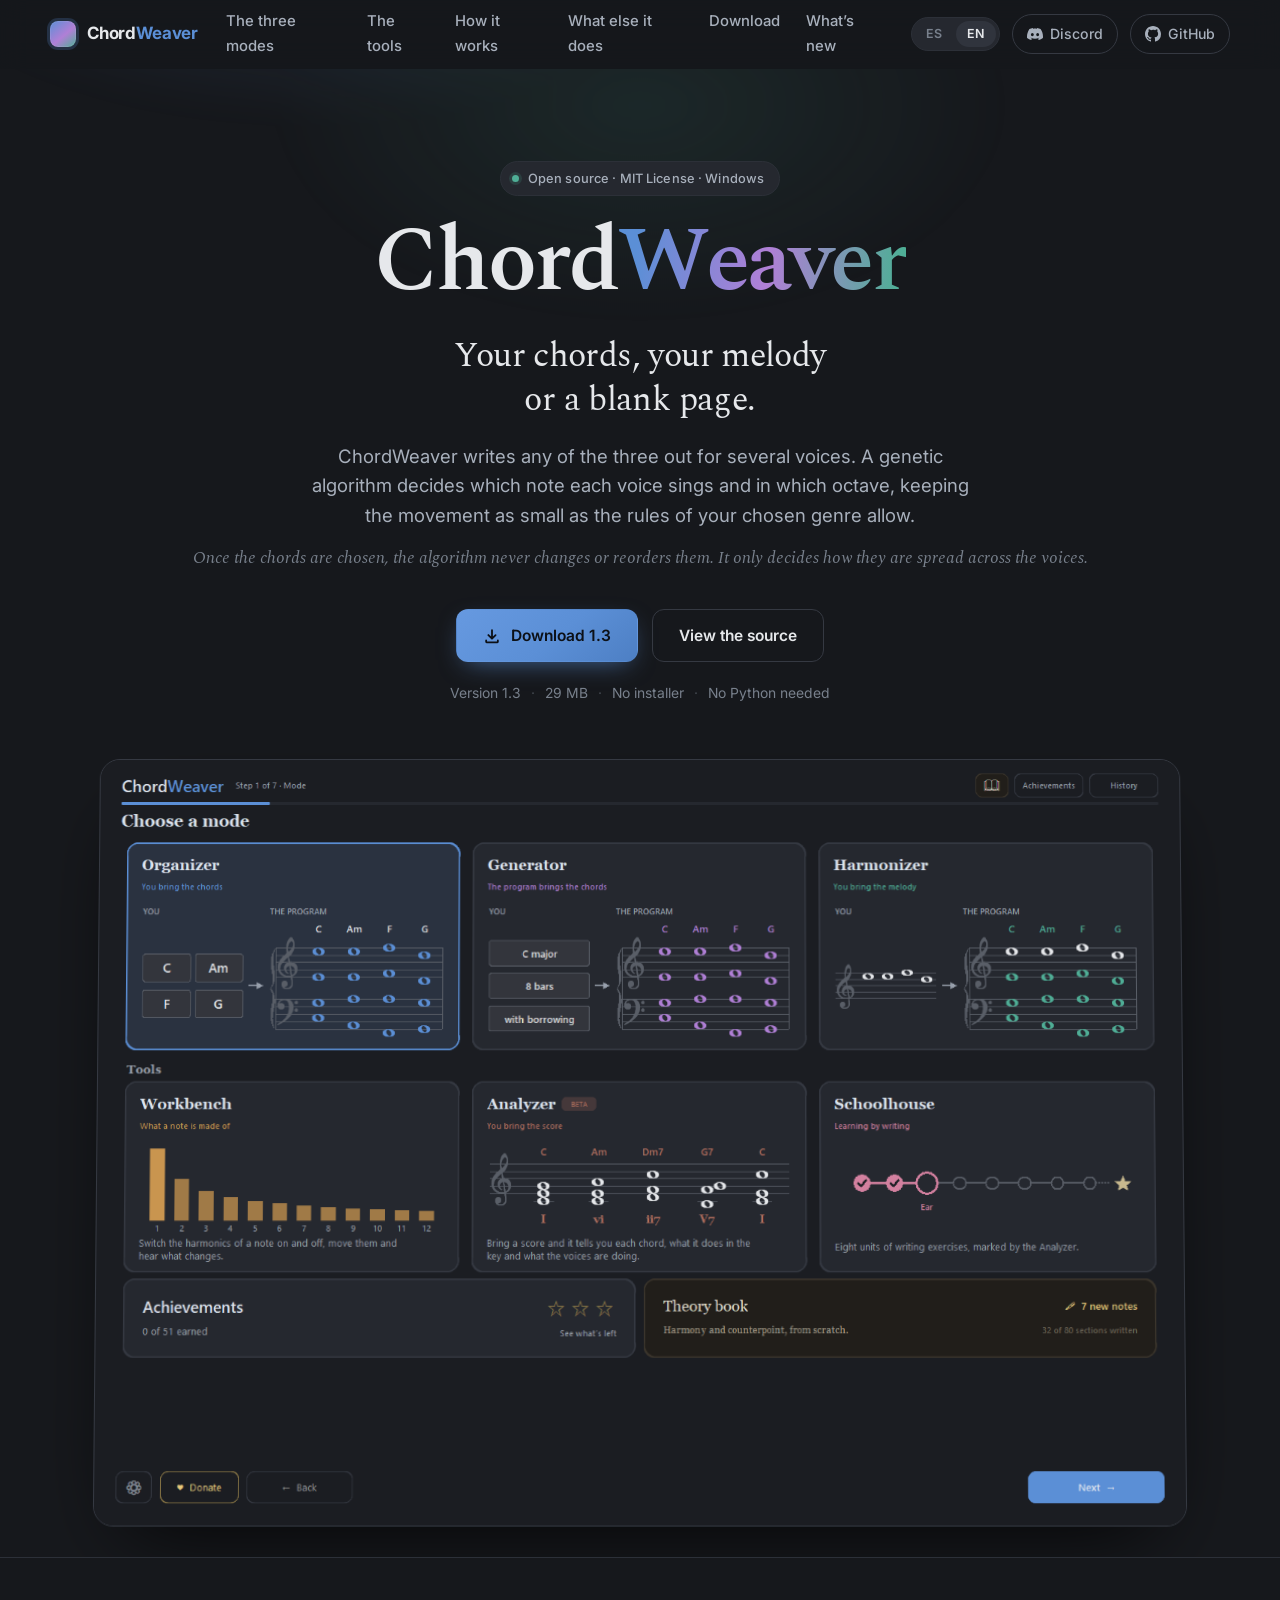
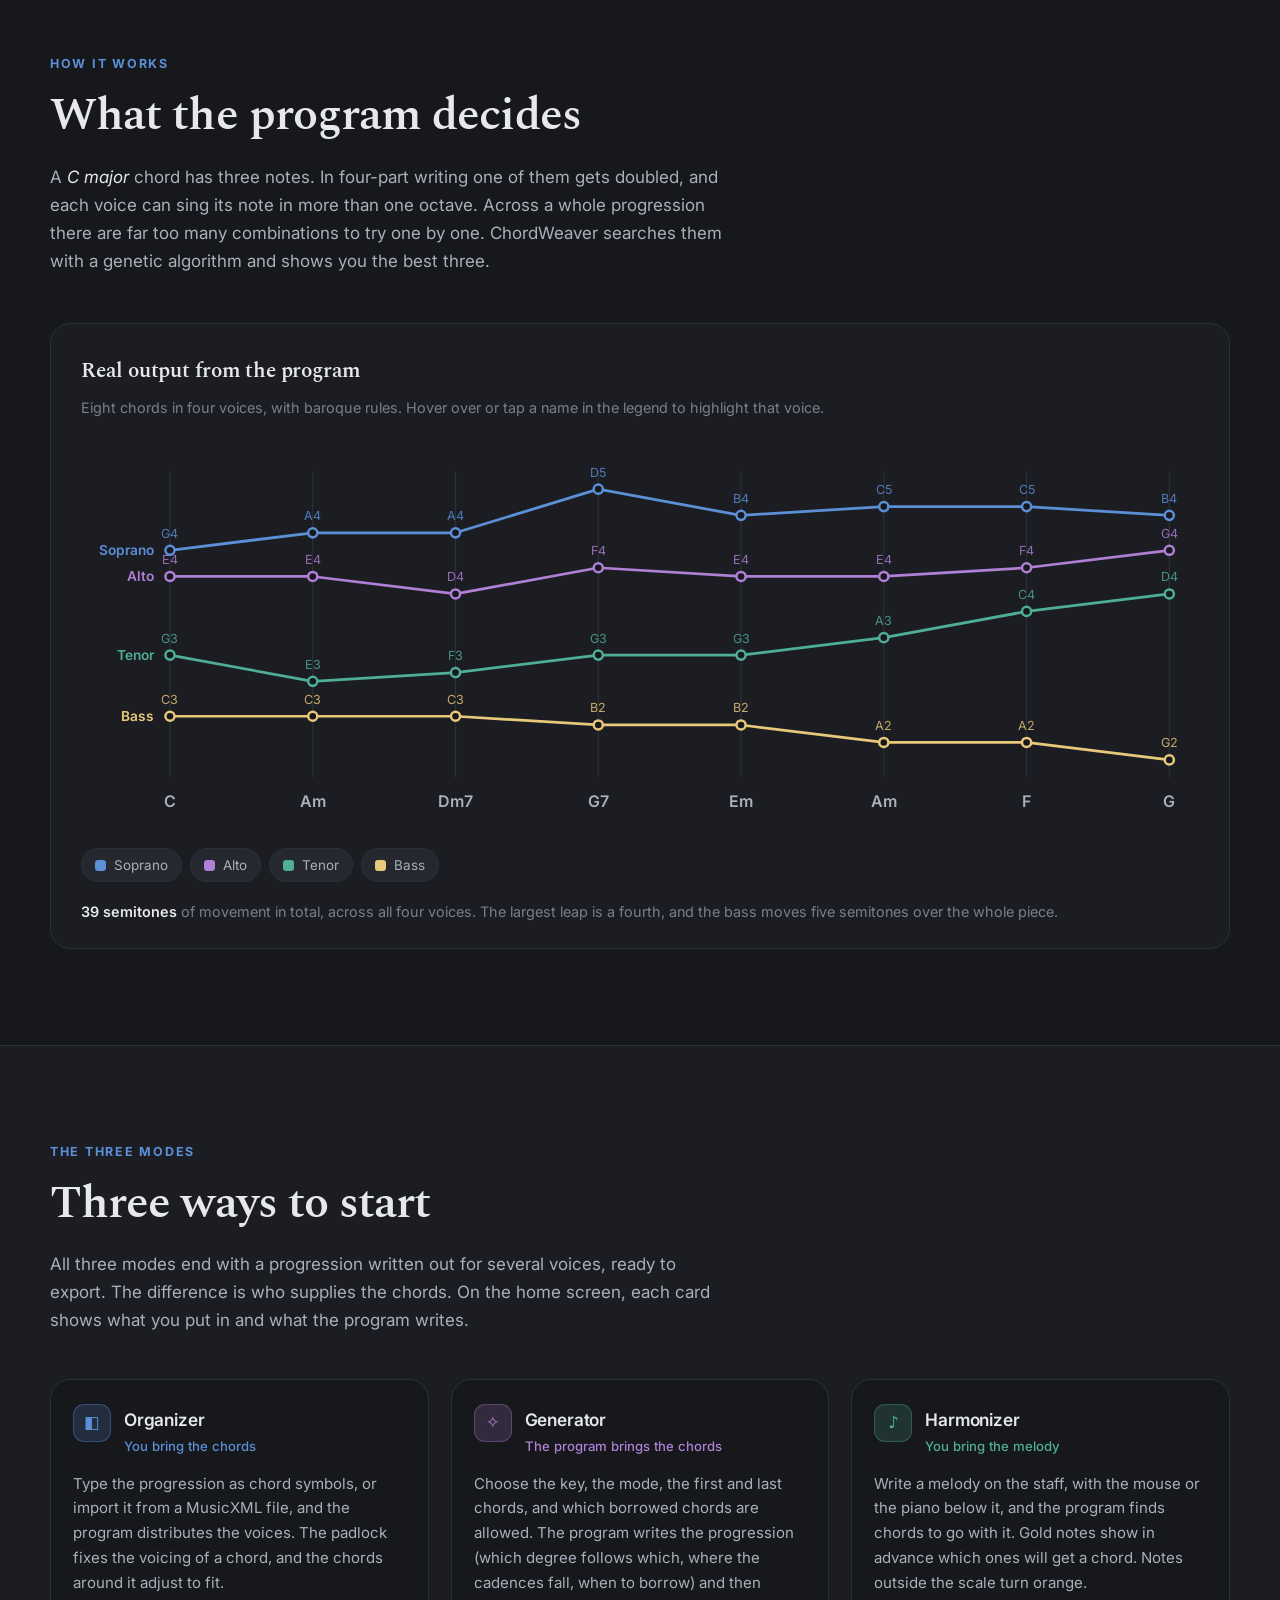
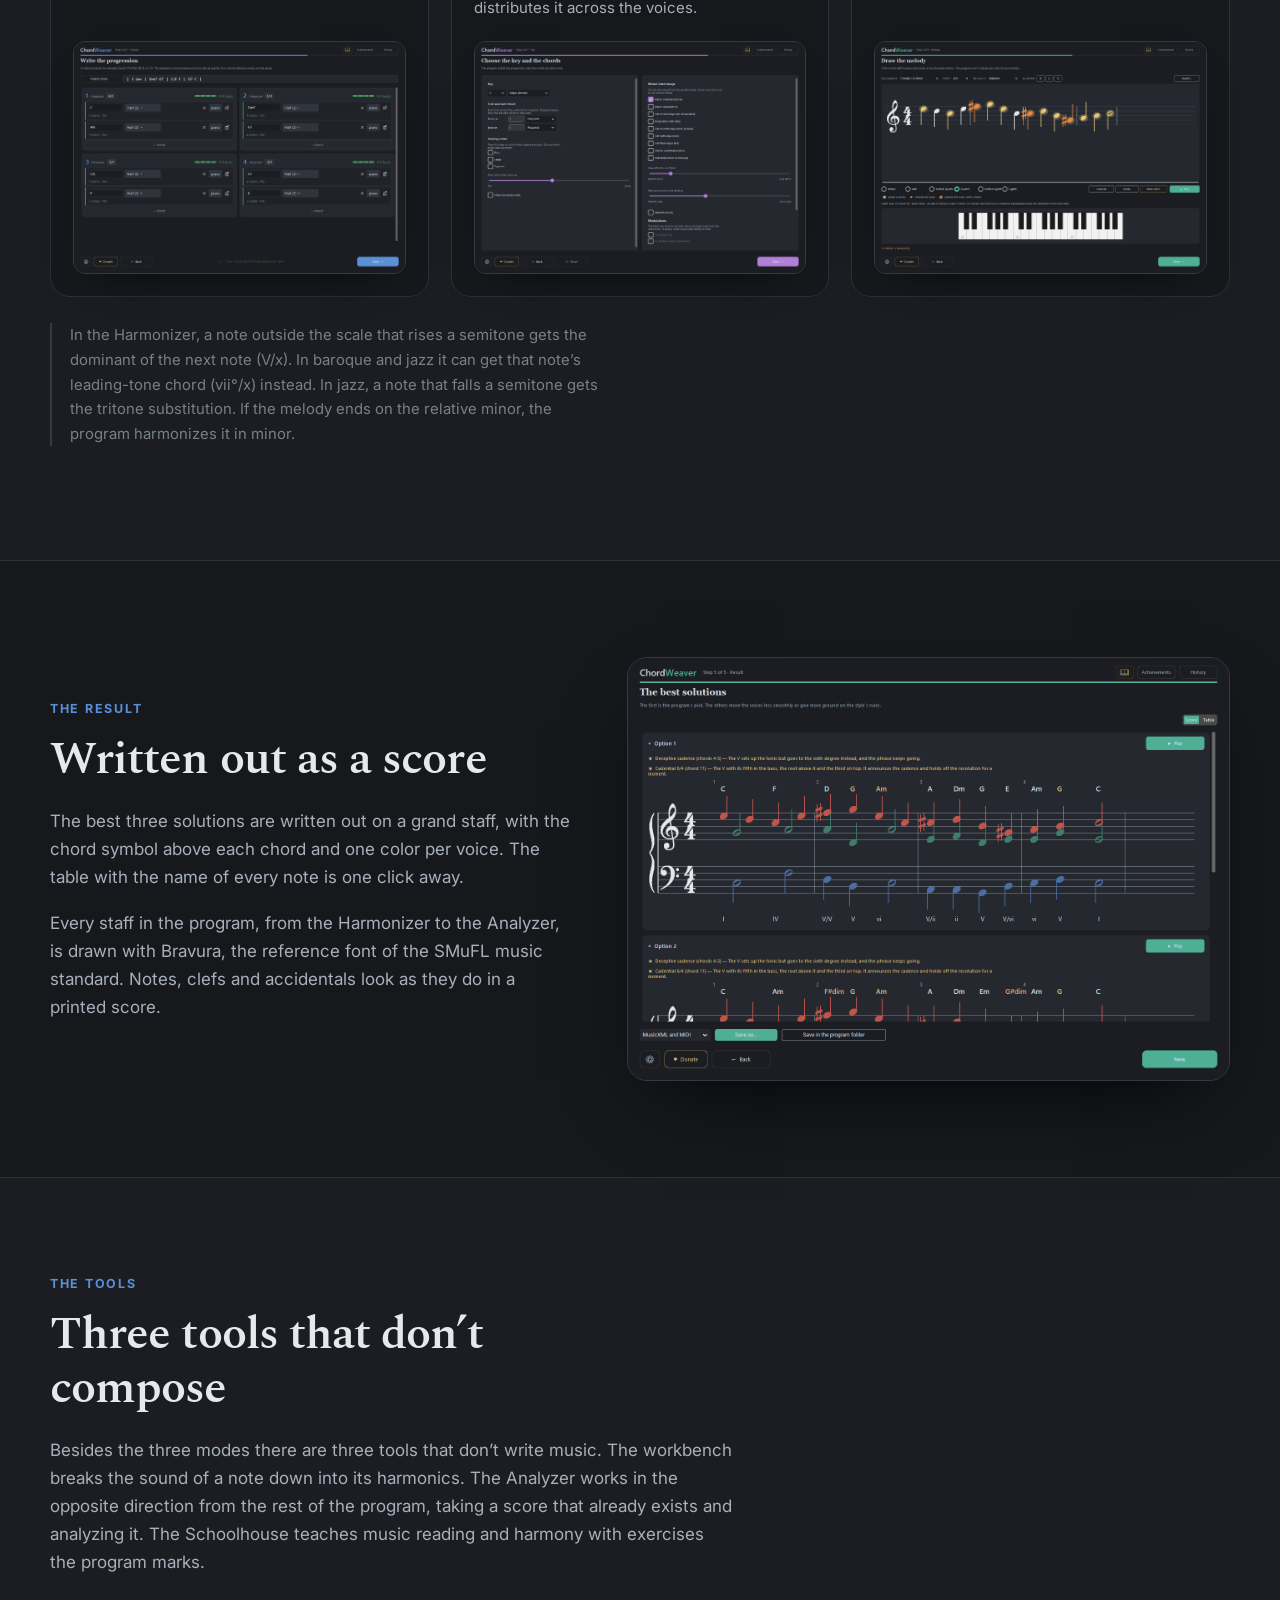
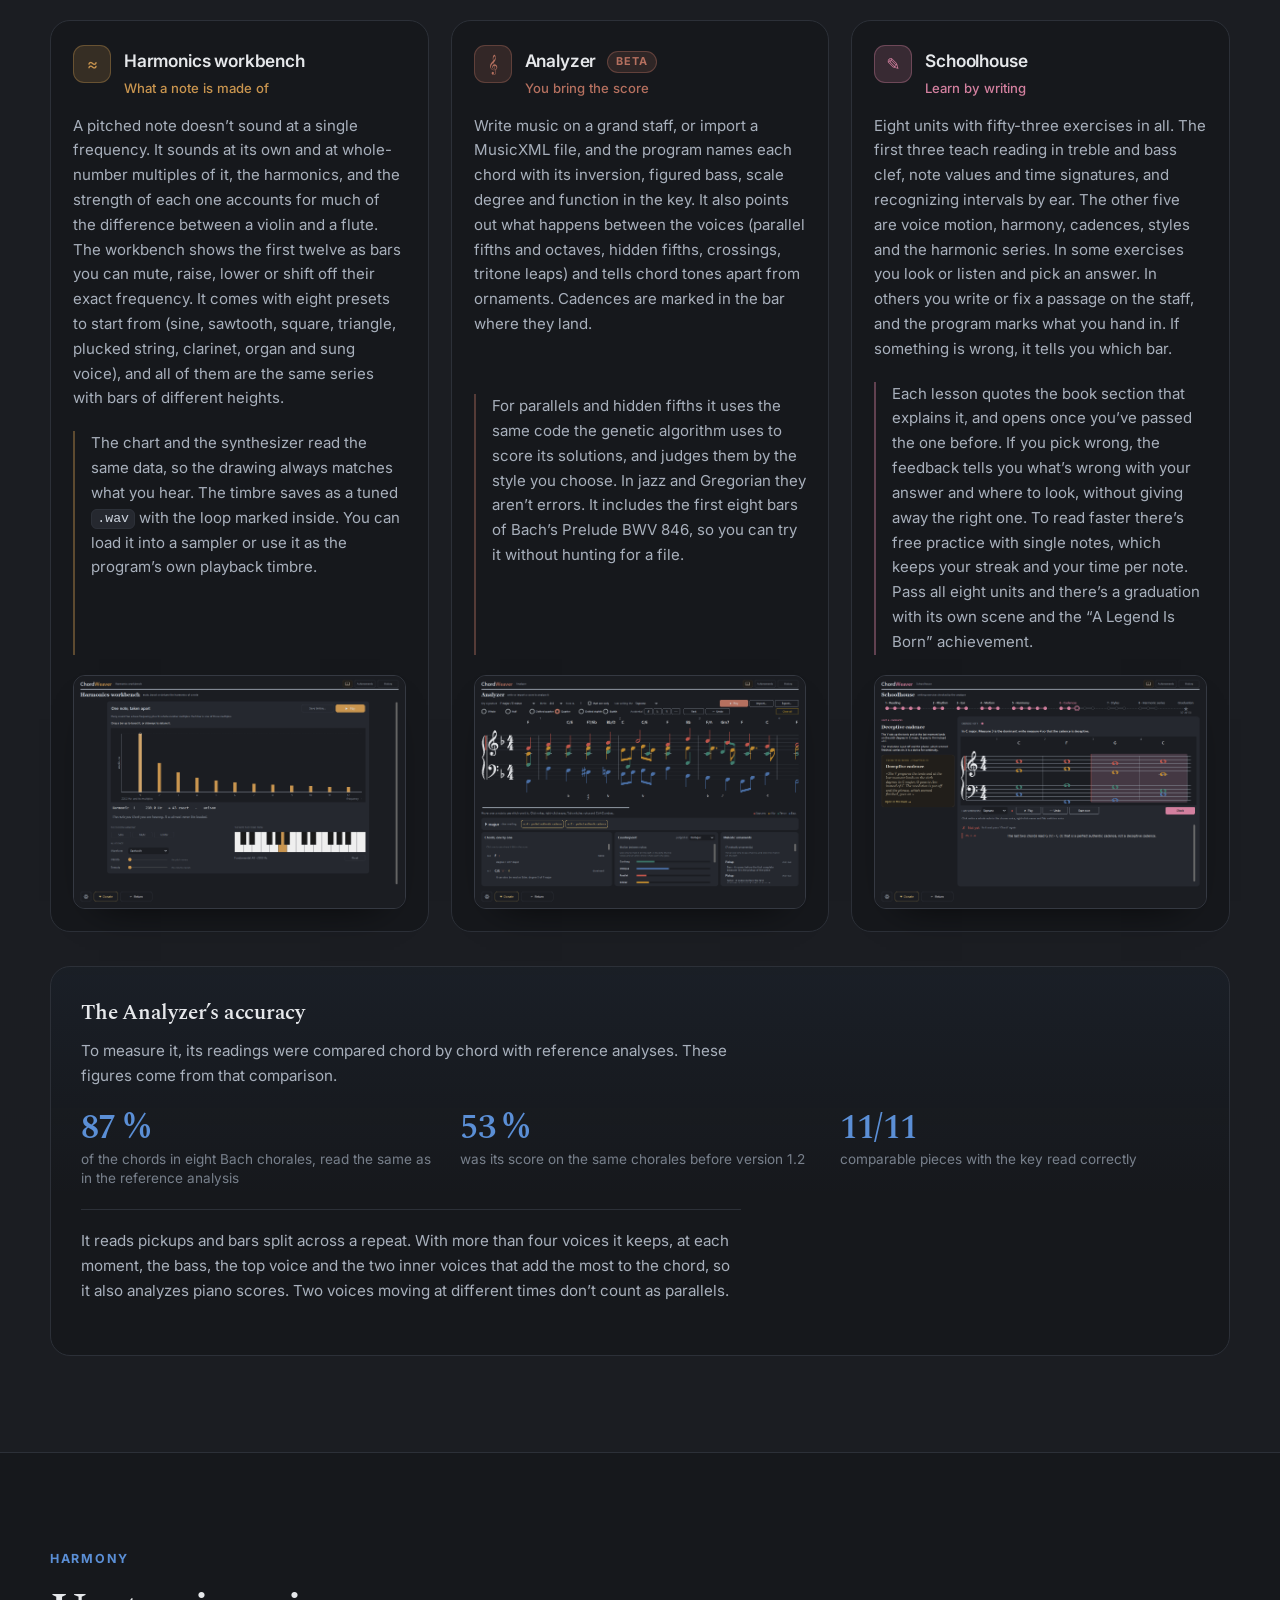
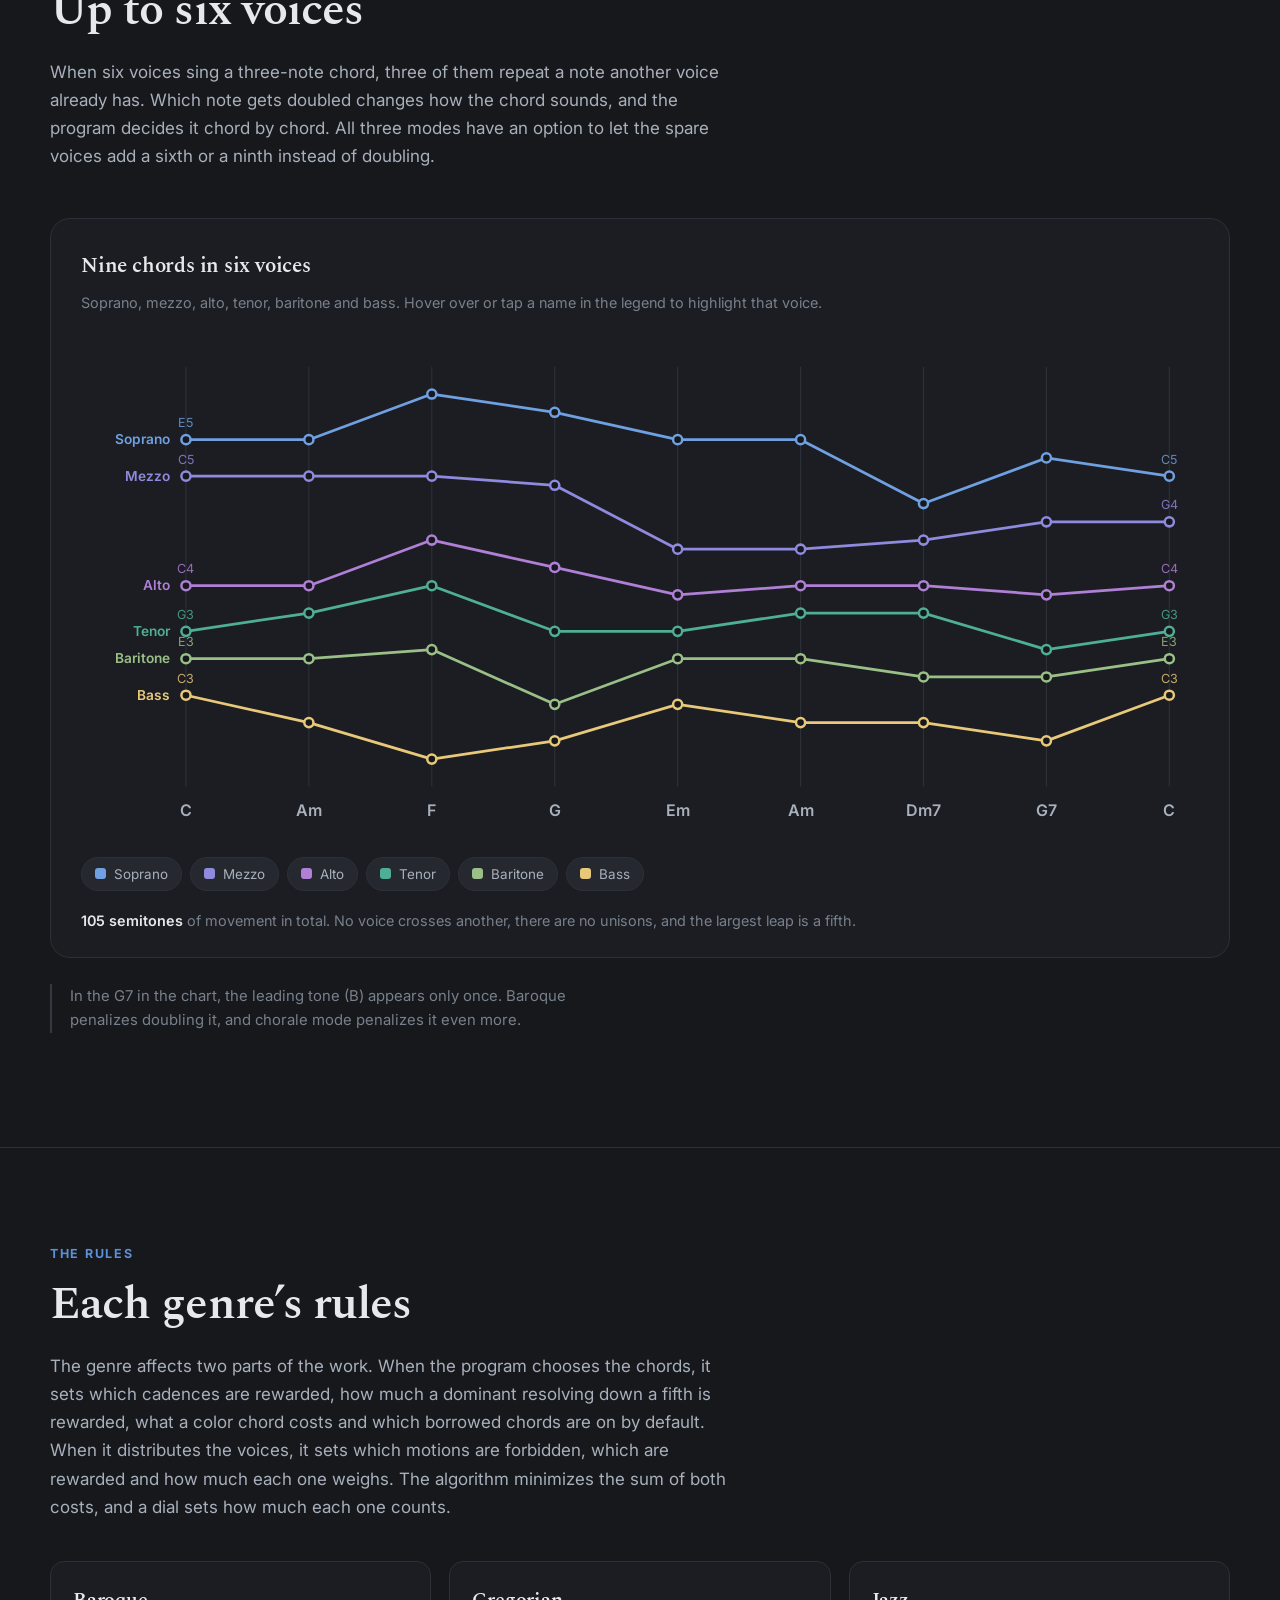
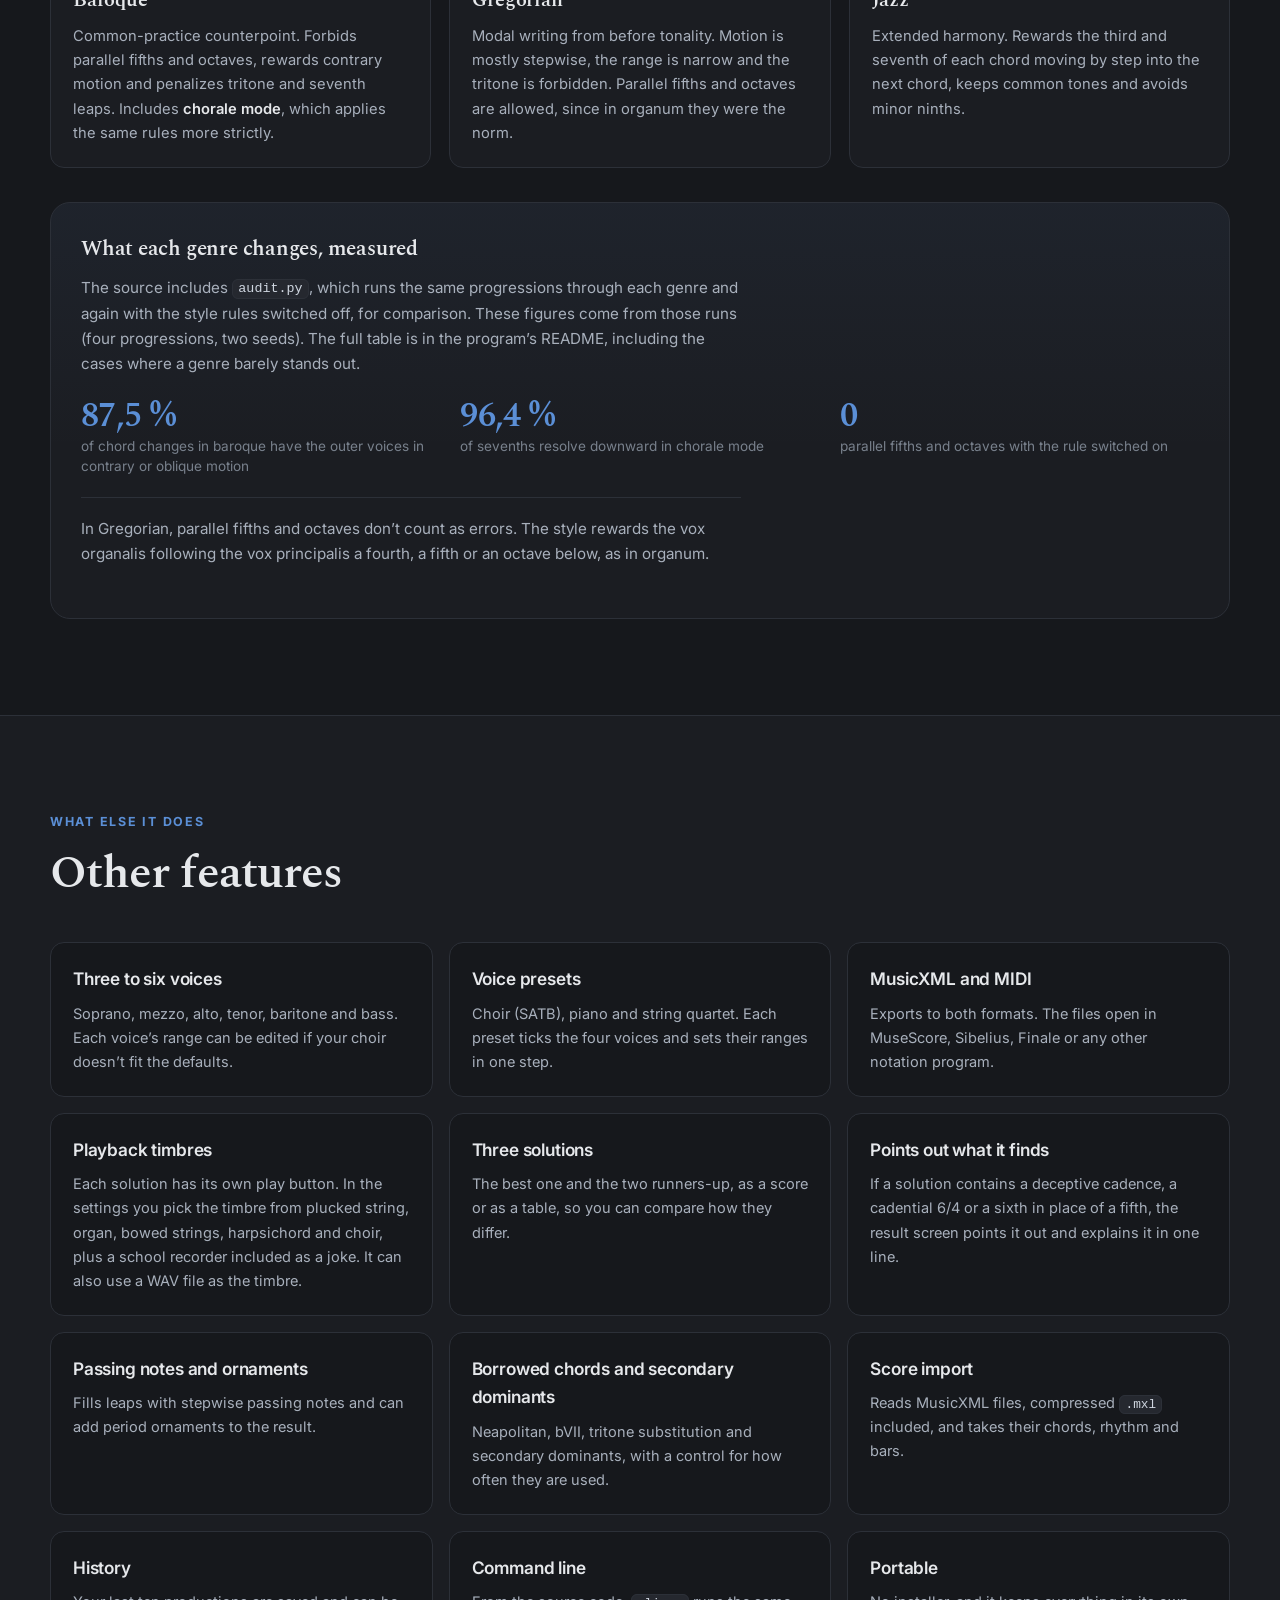
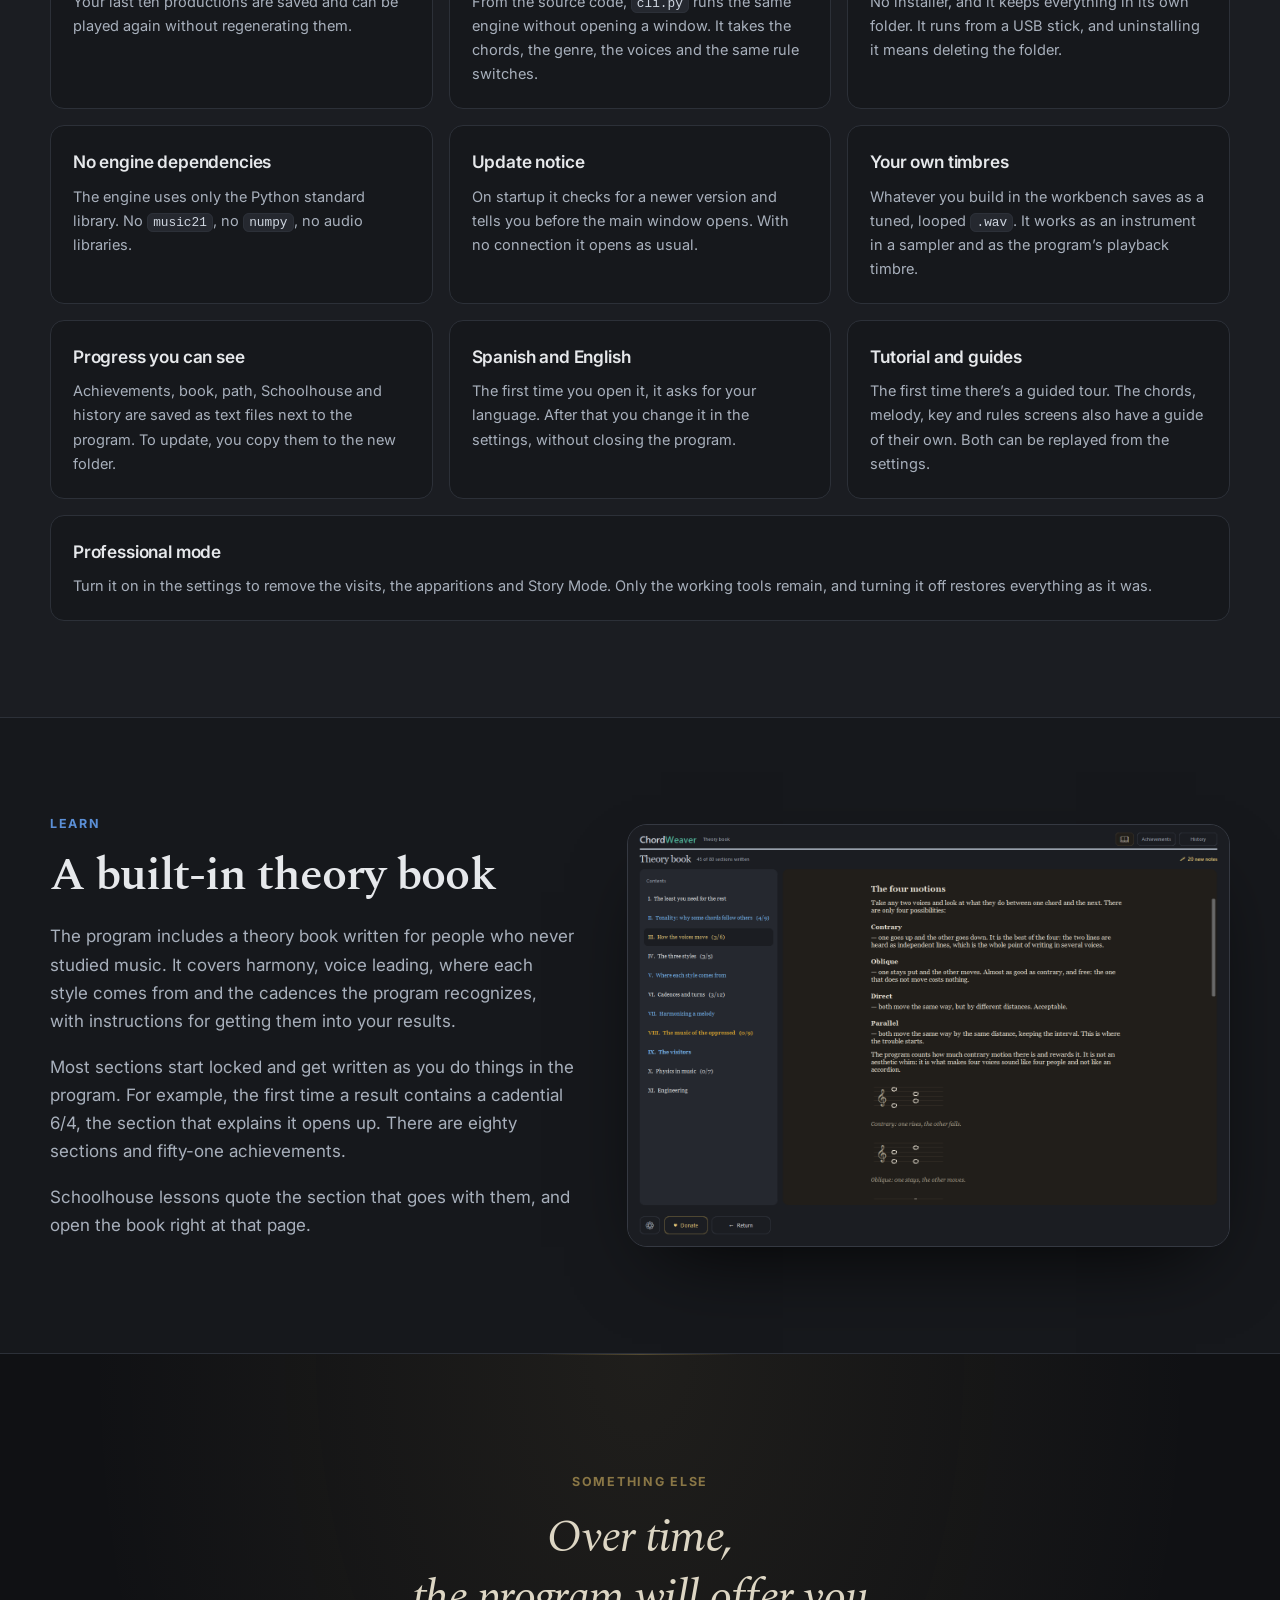
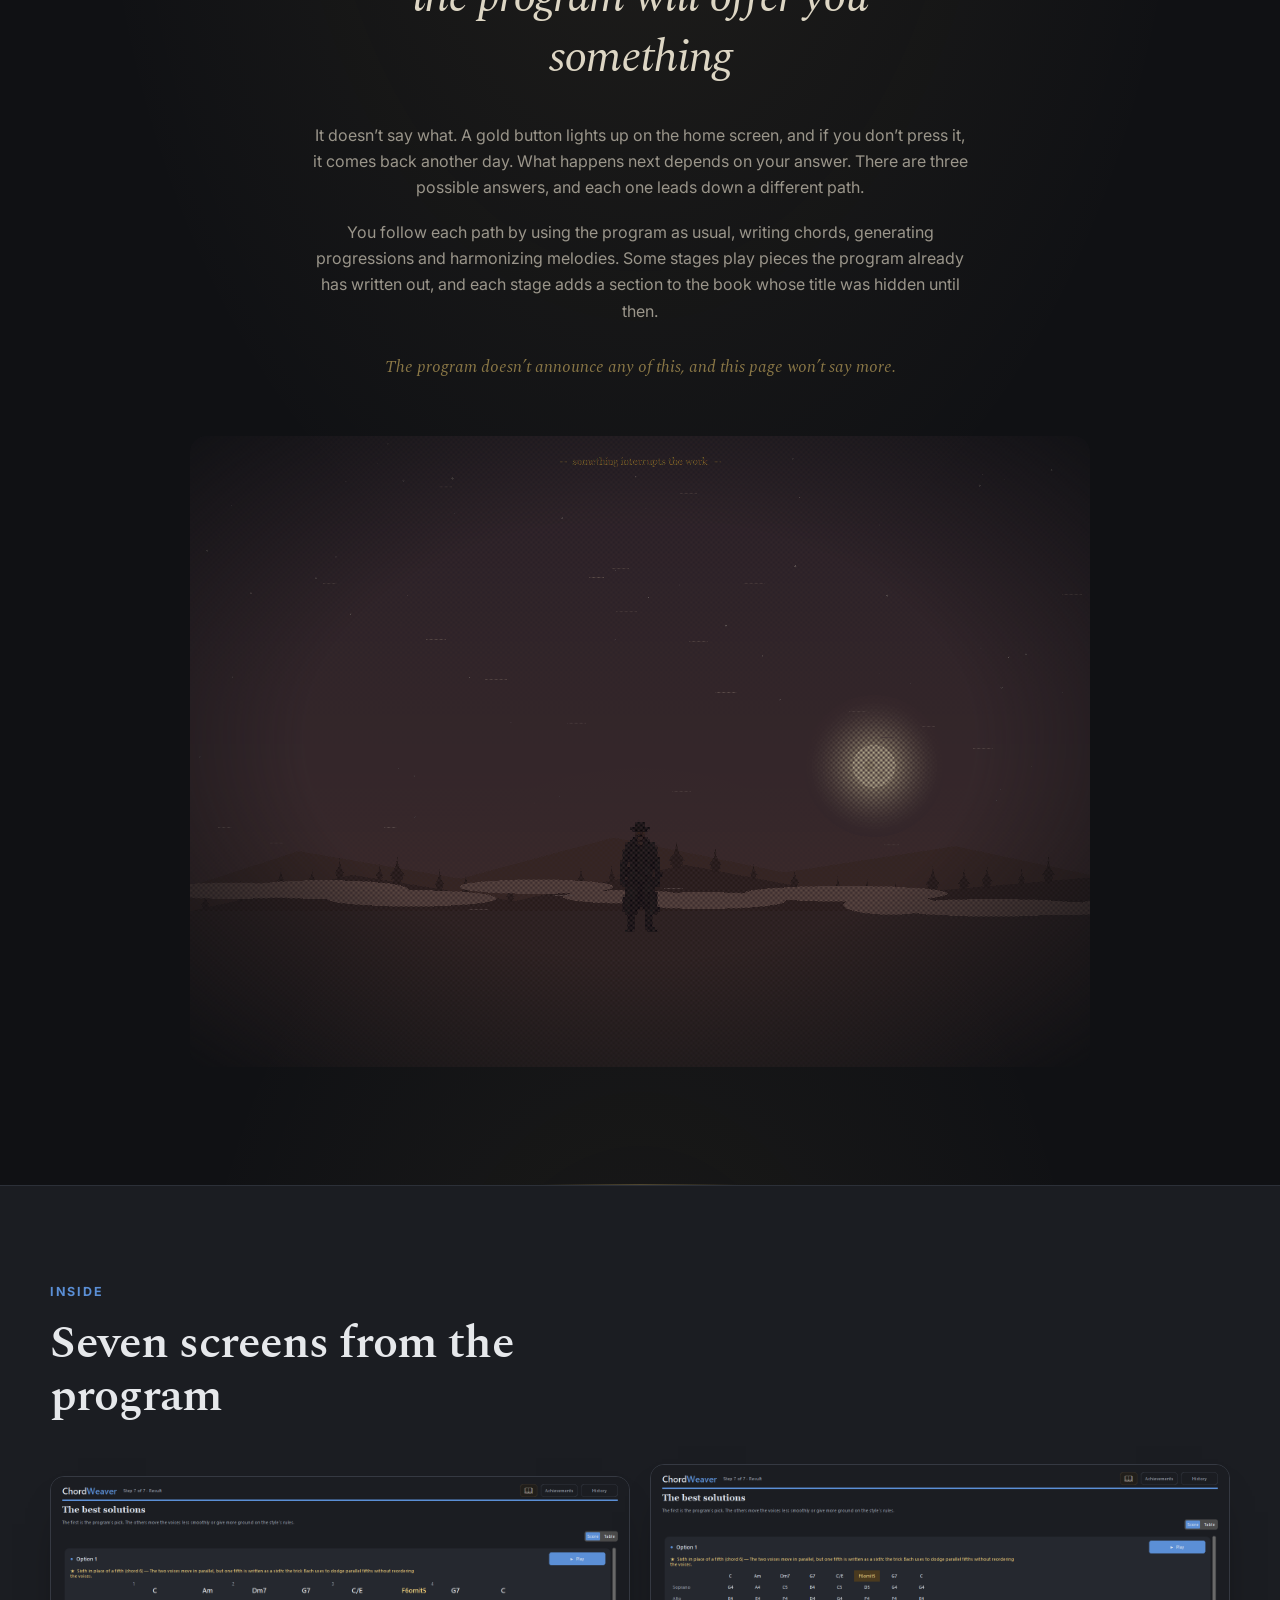
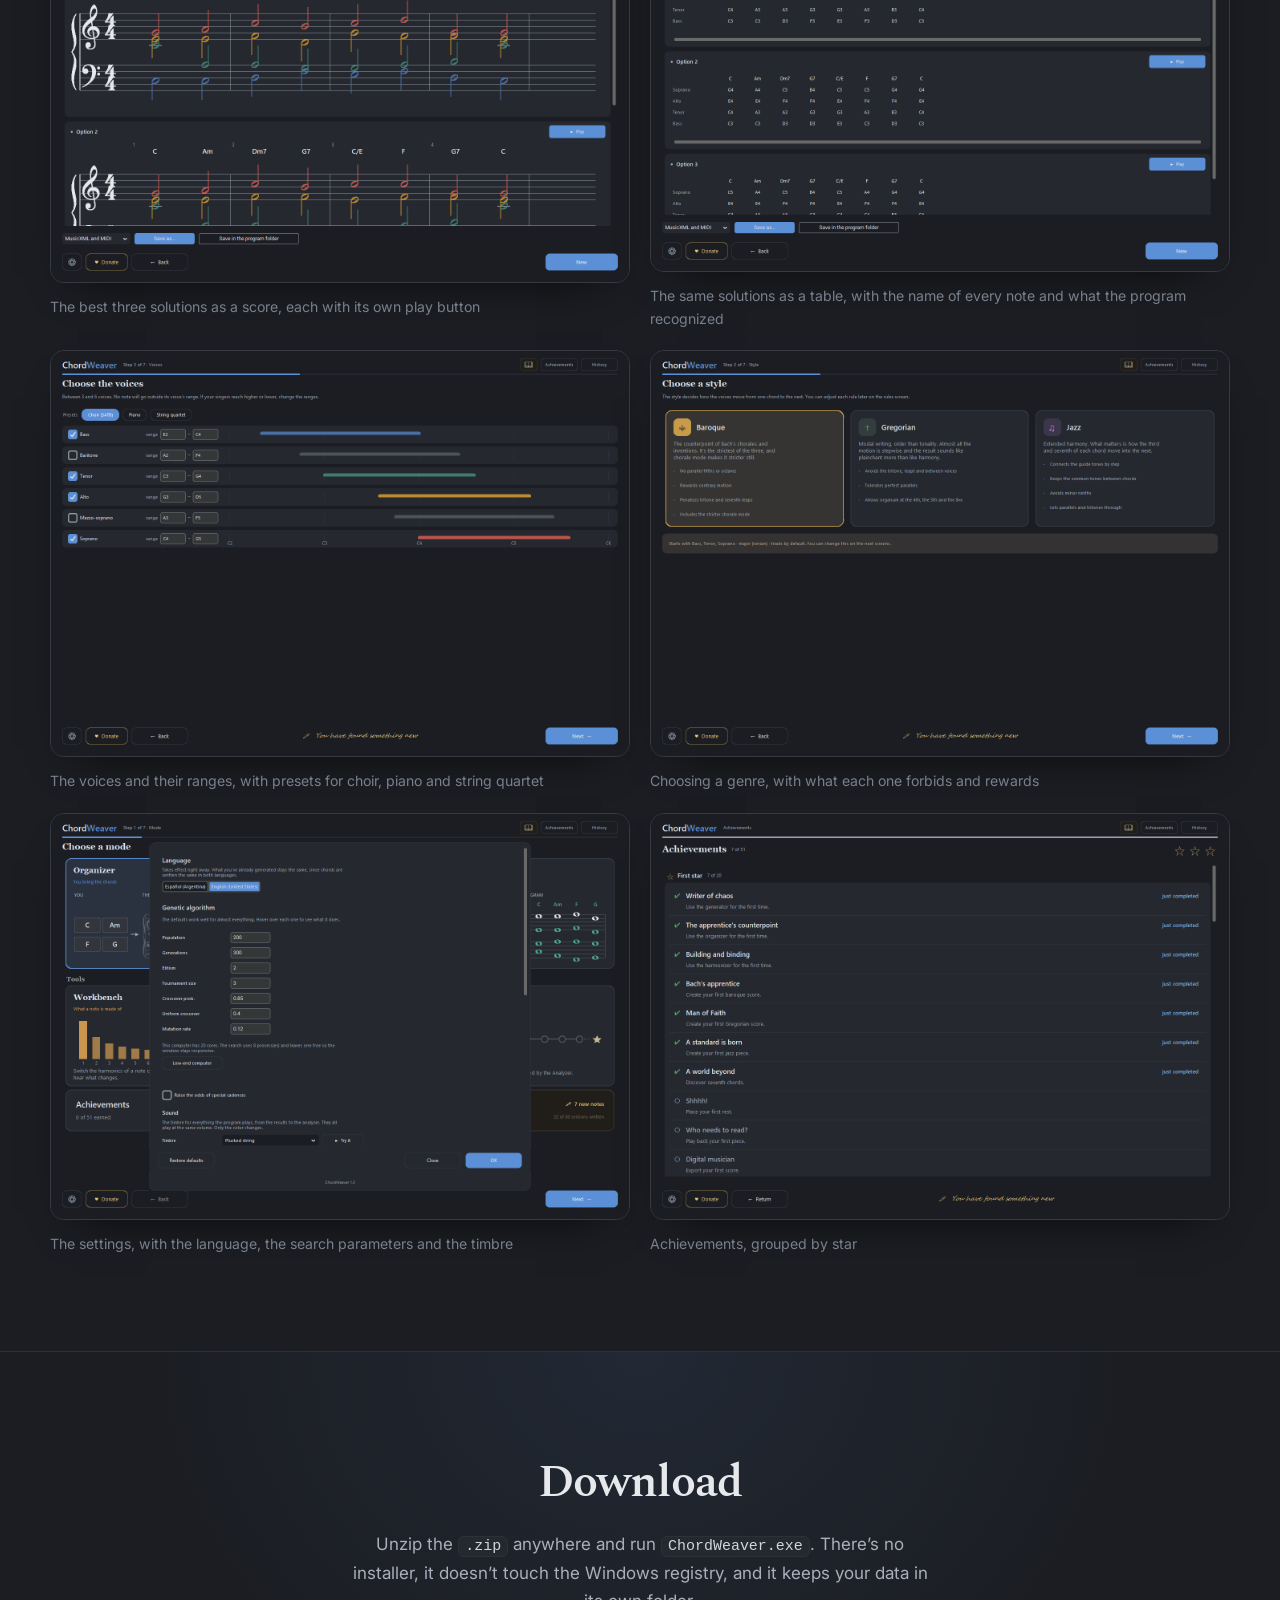
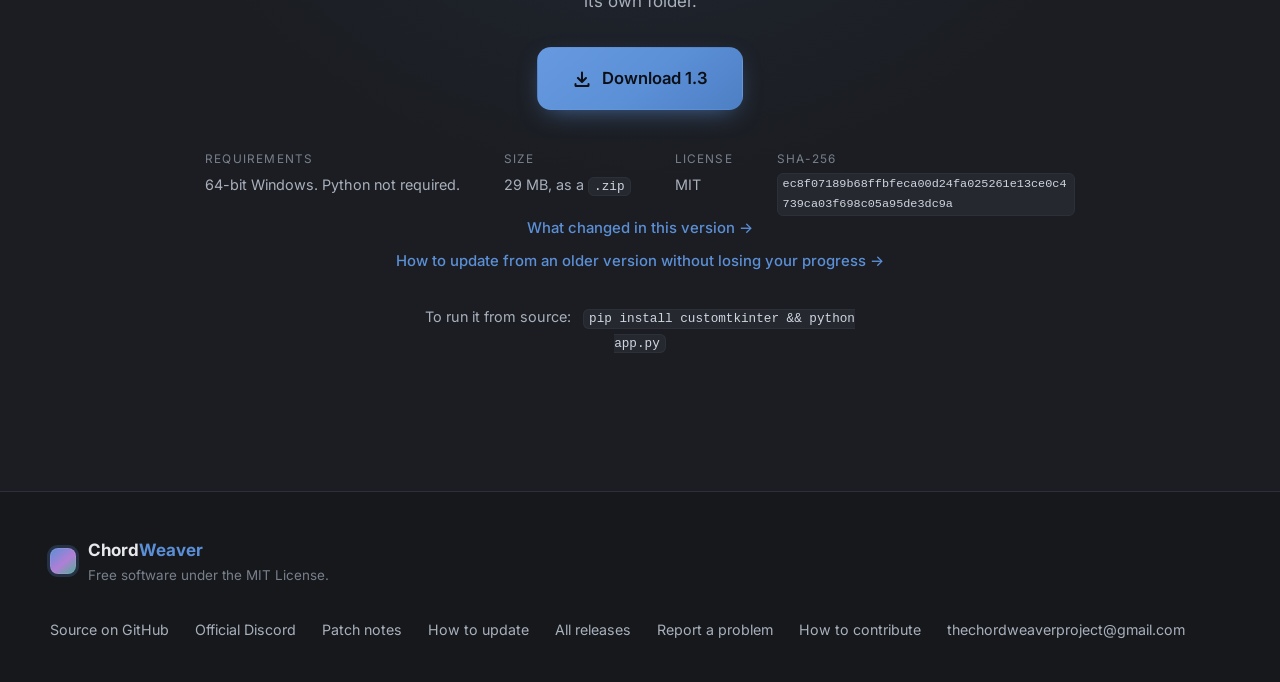
==== commit 75553779: "Screenshots in the page's language With the page in English, every screenshot and the gallery's full" ====
--- a/index.html
+++ b/index.html
@@ -241,7 +241,7 @@
     <figure class="shot reveal">
       <div class="shot-frame">
         <img src="assets/img/partitura.png" width="1440" height="1010" loading="lazy"
-             alt="Un resultado del Armonizador en partitura. La melodía va arriba, el cifrado encima de cada acorde y los grados debajo, entre ellos V/V, vii°/vi y V/ii"
+             alt="Un resultado del Armonizador en partitura. La melodía va arriba, el cifrado encima de cada acorde y los grados debajo, entre ellos vii°/V, vii°/ii y vii°/vi"
              data-i18n-alt="alt.partitura">
       </div>
     </figure>
@@ -545,7 +545,7 @@
       </p>
     </div>
     <figure class="mystic-shot reveal">
-      <img src="assets/img/misterio.png" width="1436" height="1010" loading="lazy"
+      <img src="assets/img/misterio.png" width="1440" height="1010" loading="lazy"
            alt="Un valle de noche, con la luna y una figura a lo lejos"
            data-i18n-alt="alt.misterio">
     </figure>
@@ -645,6 +645,6 @@
   <img id="lb-img" src="" alt="">
 </div>
 
-<script src="assets/js/main.js?v=1a7fd22f"></script>
+<script src="assets/js/main.js?v=2904a27a"></script>
 </body>
 </html>
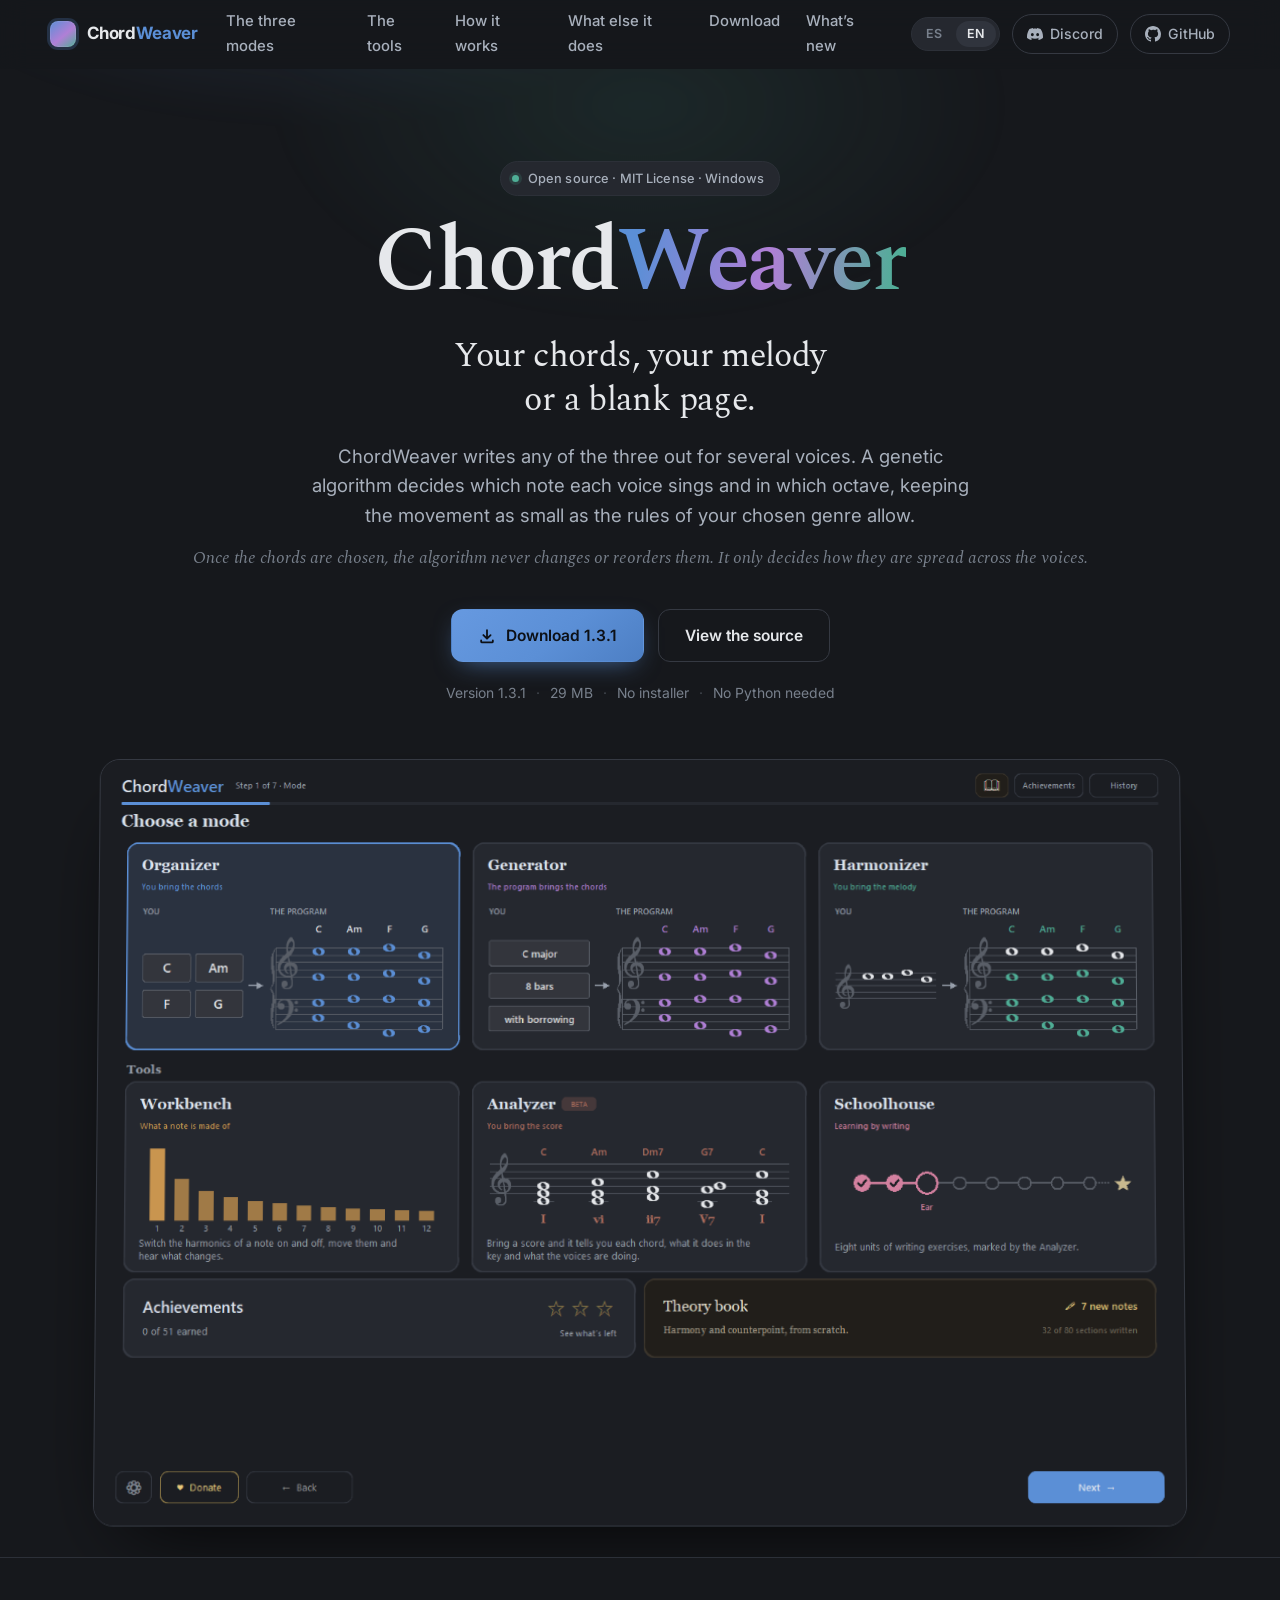
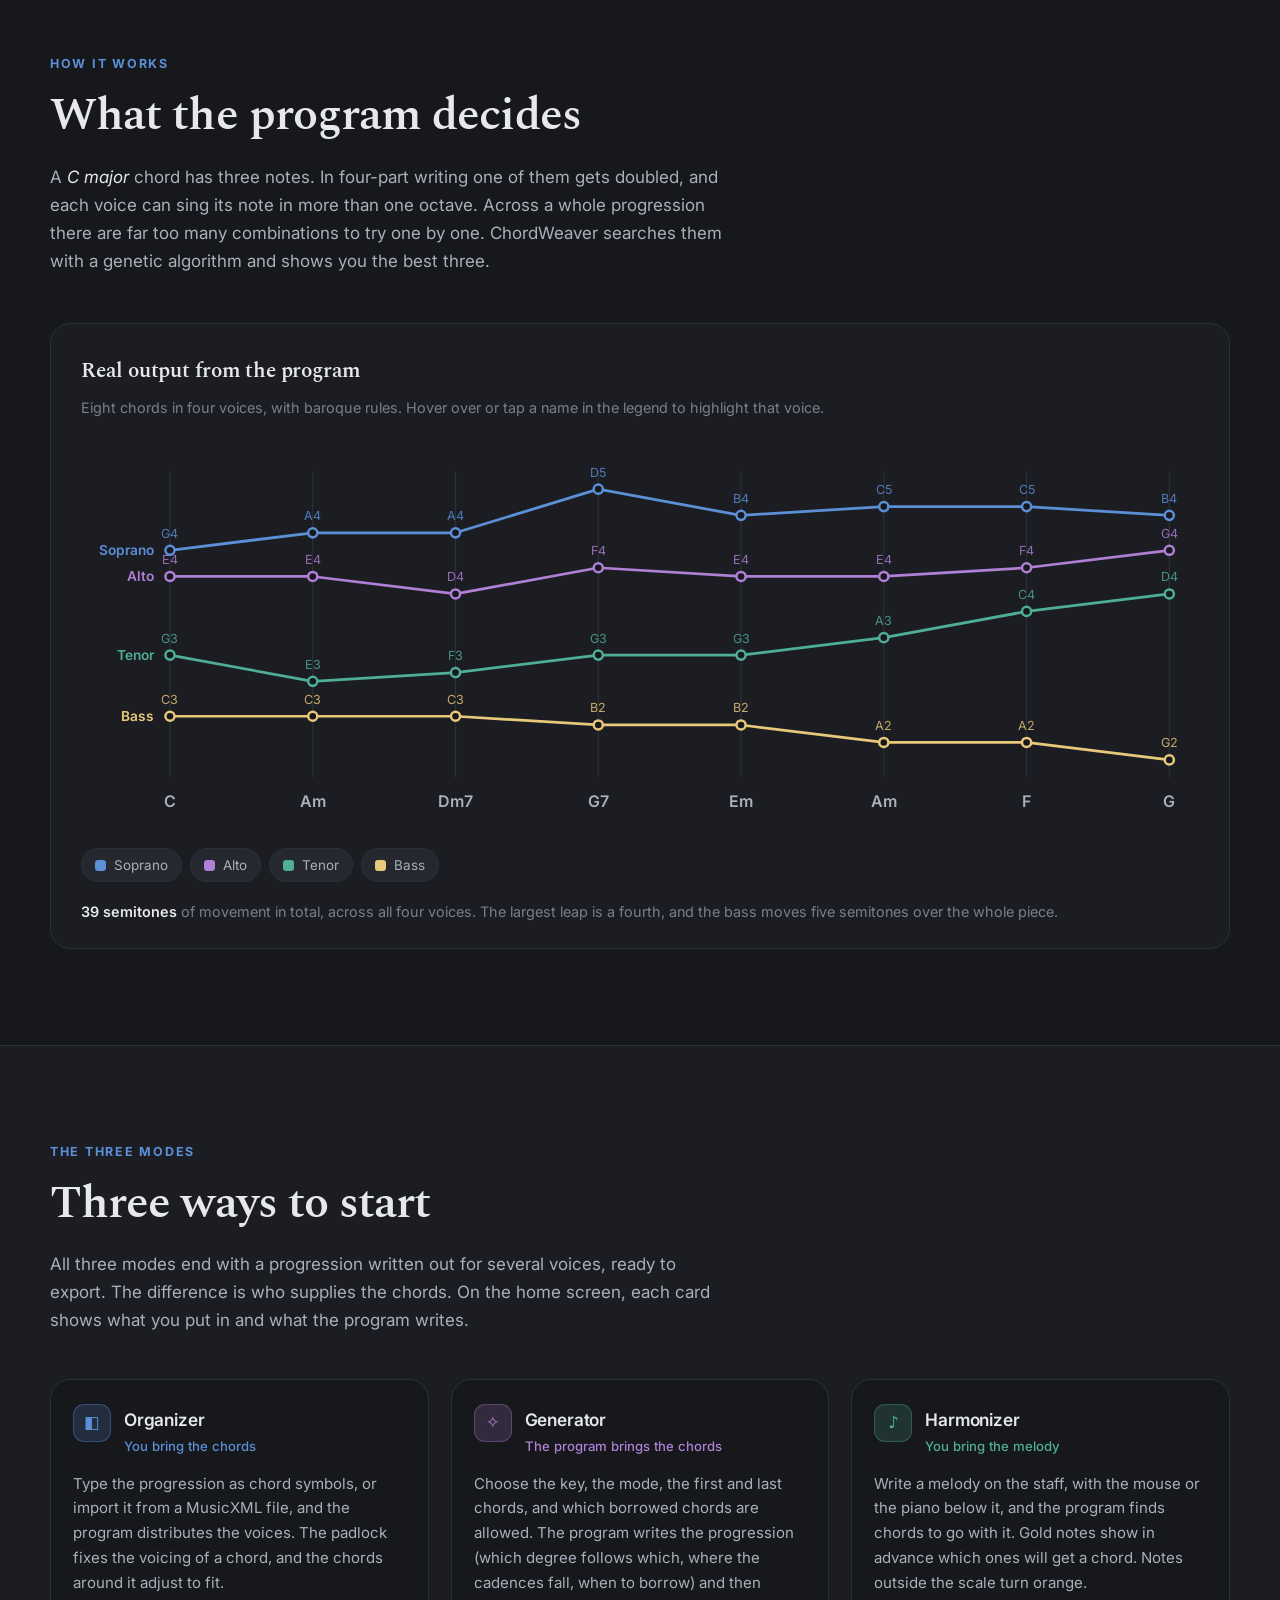
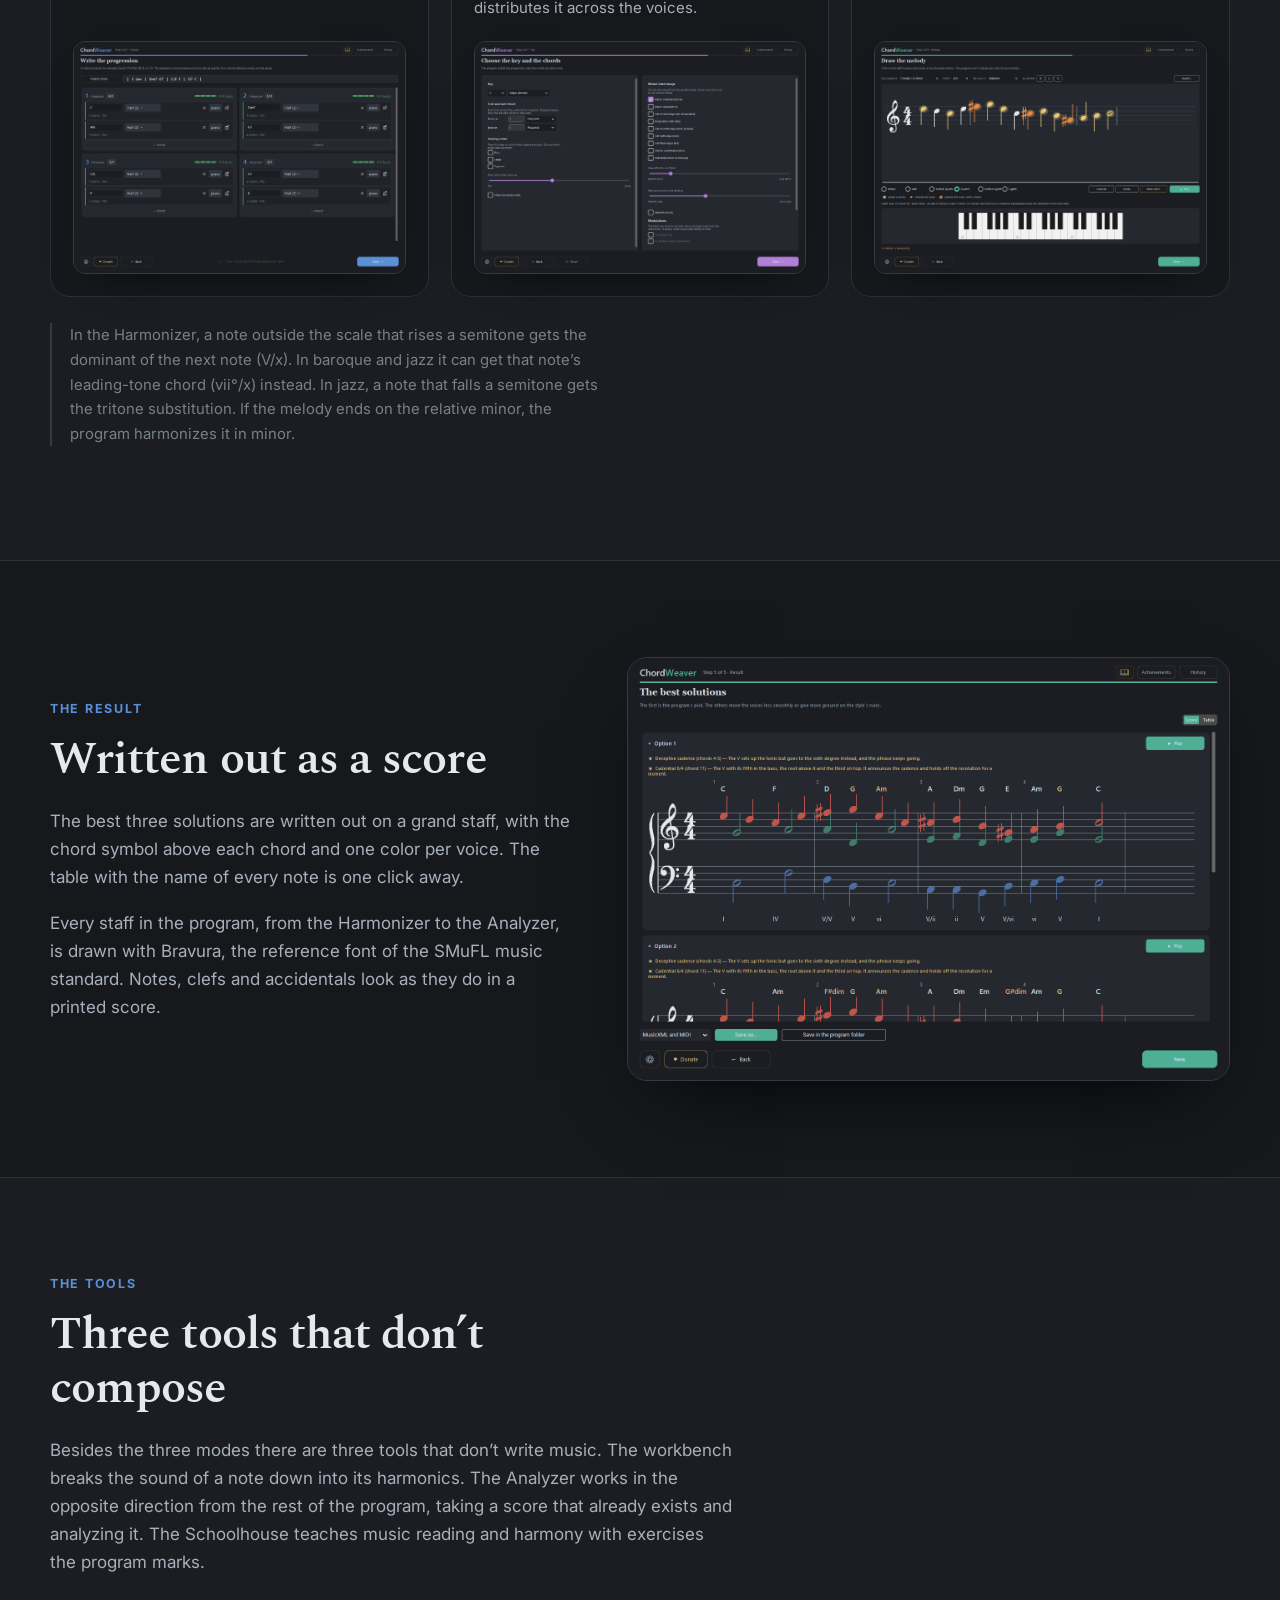
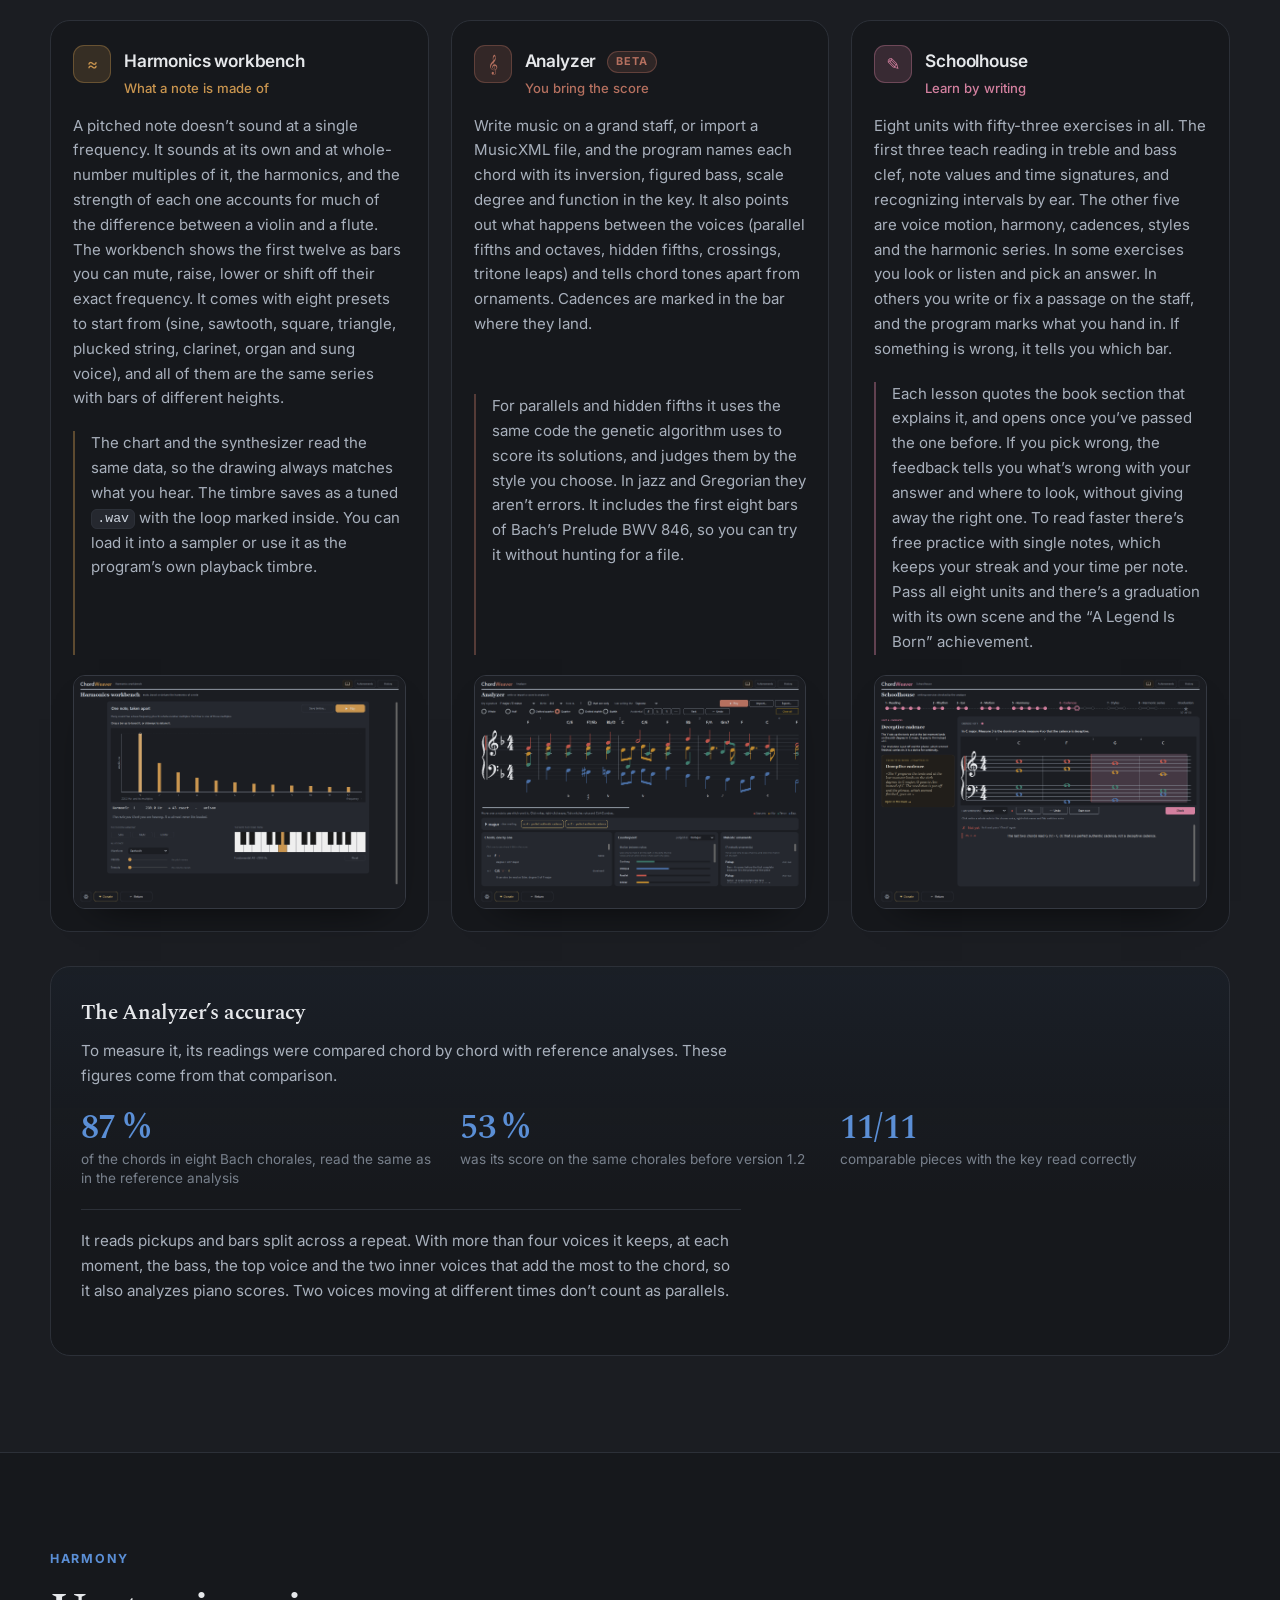
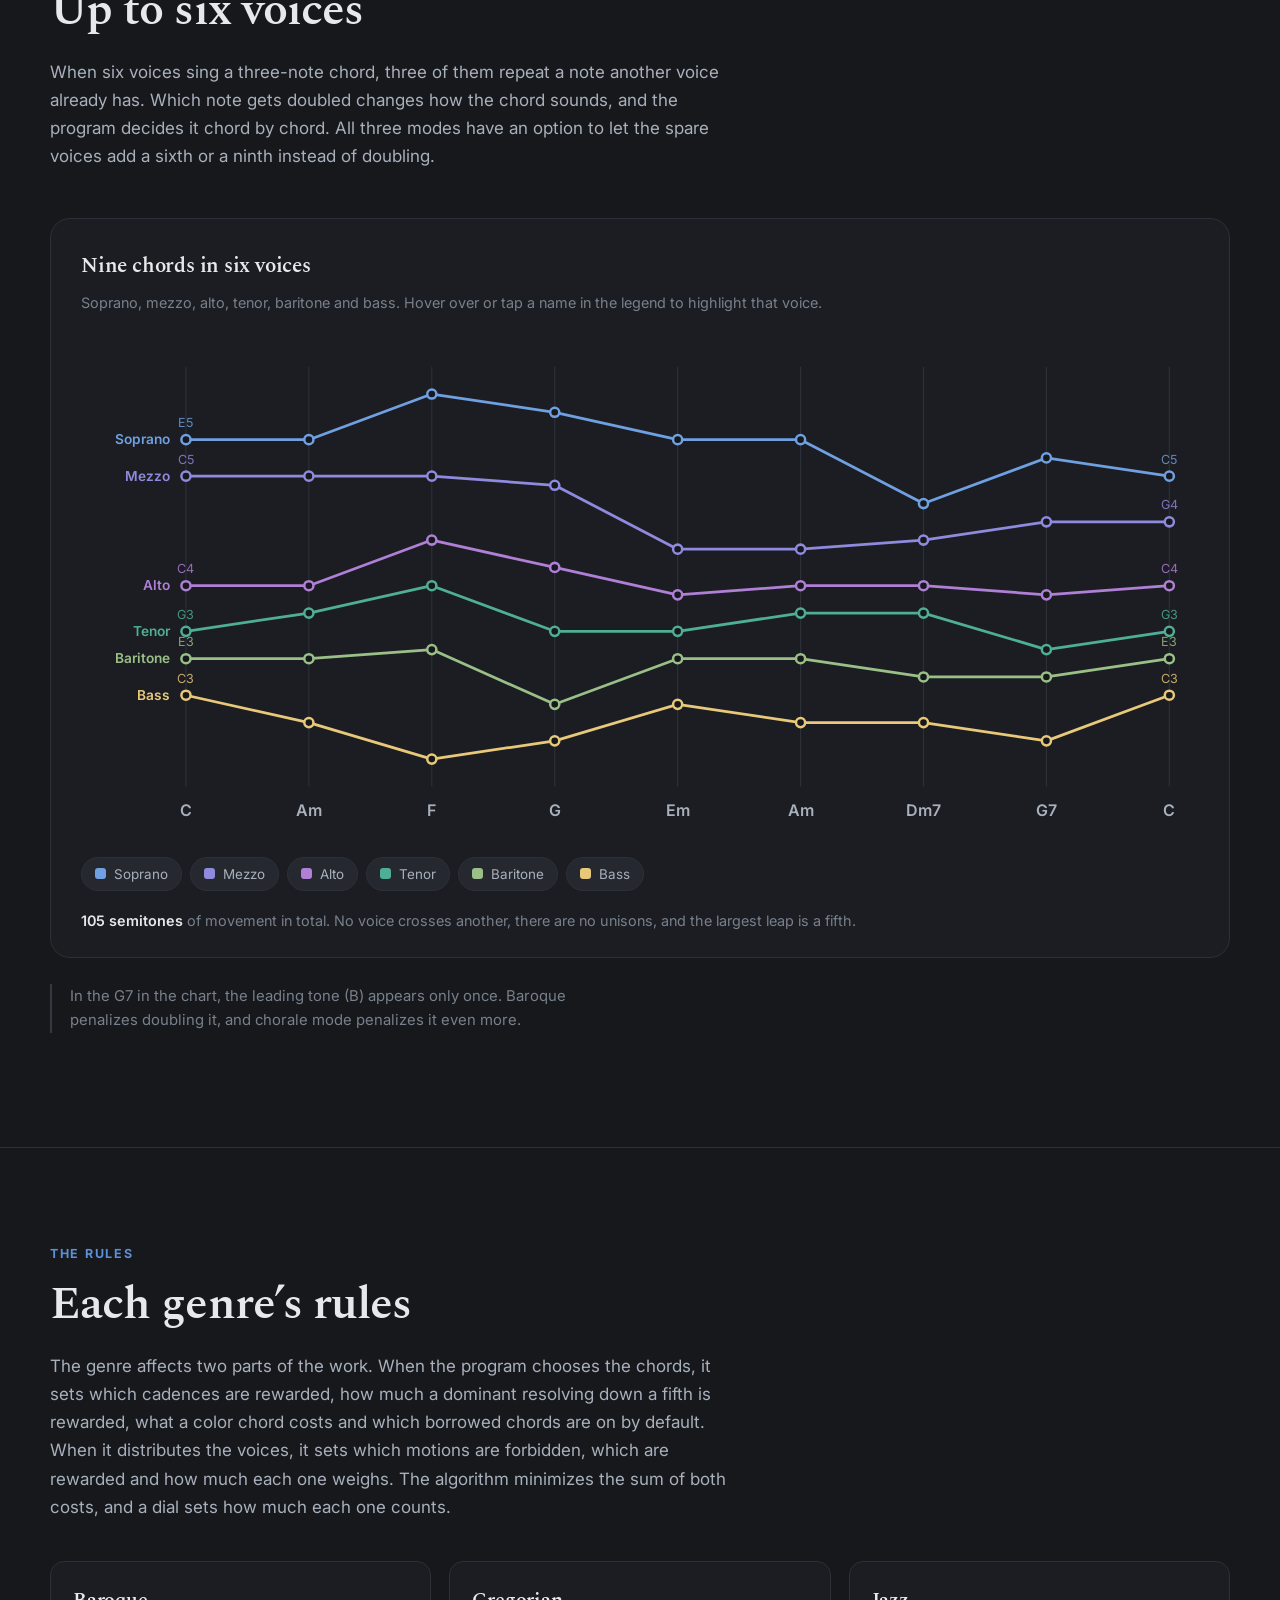
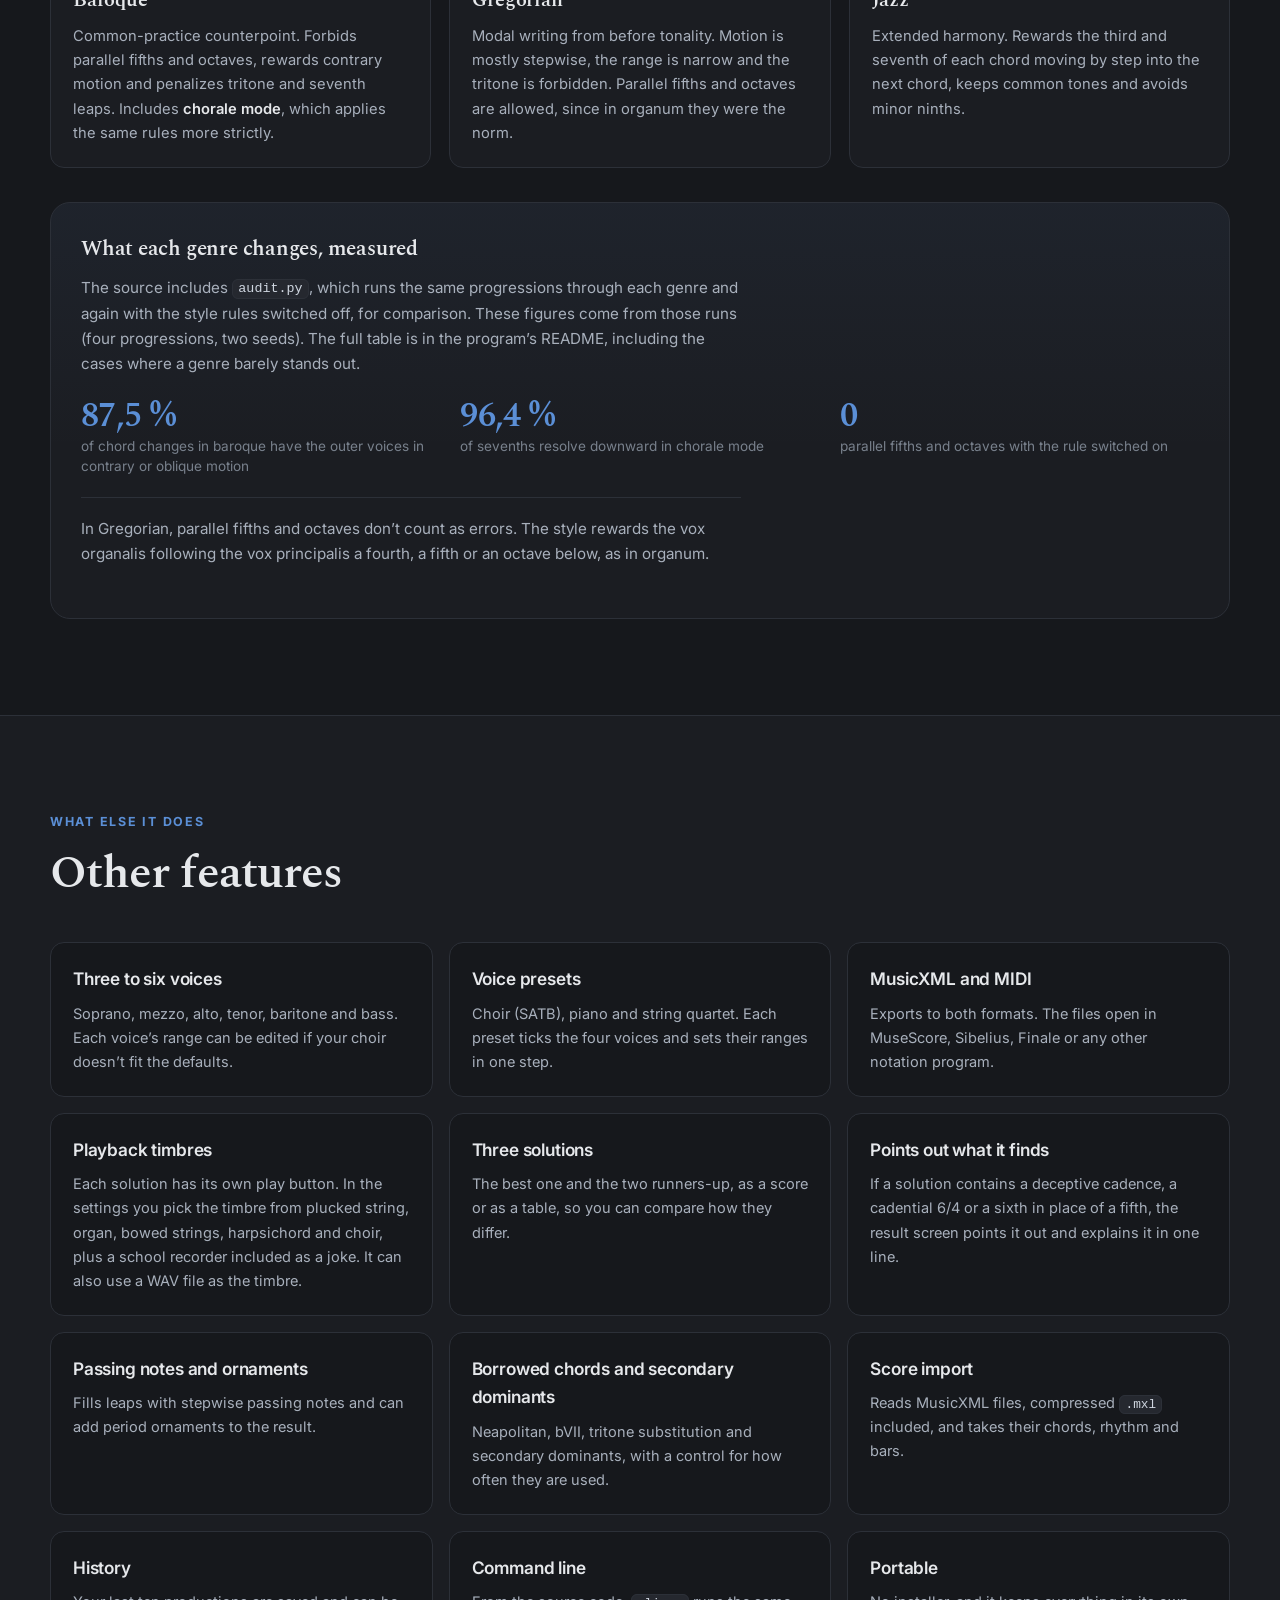
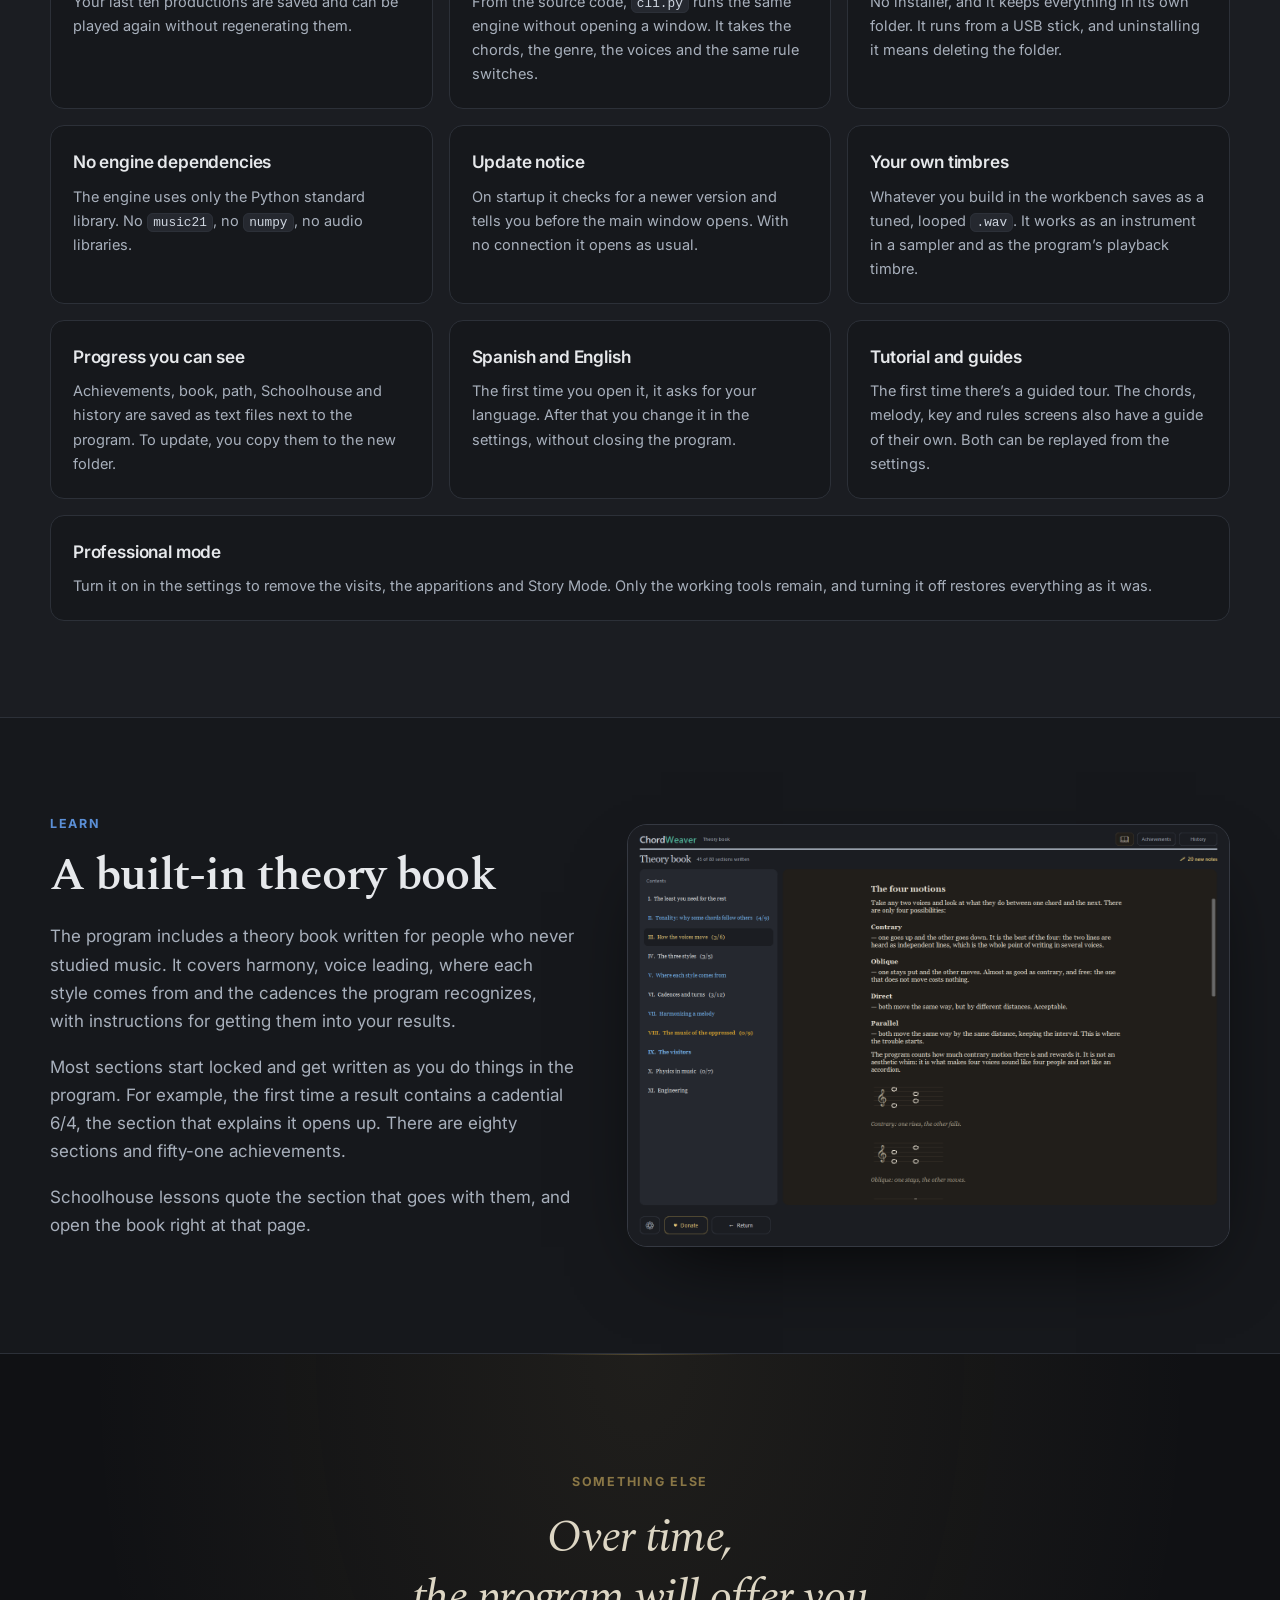
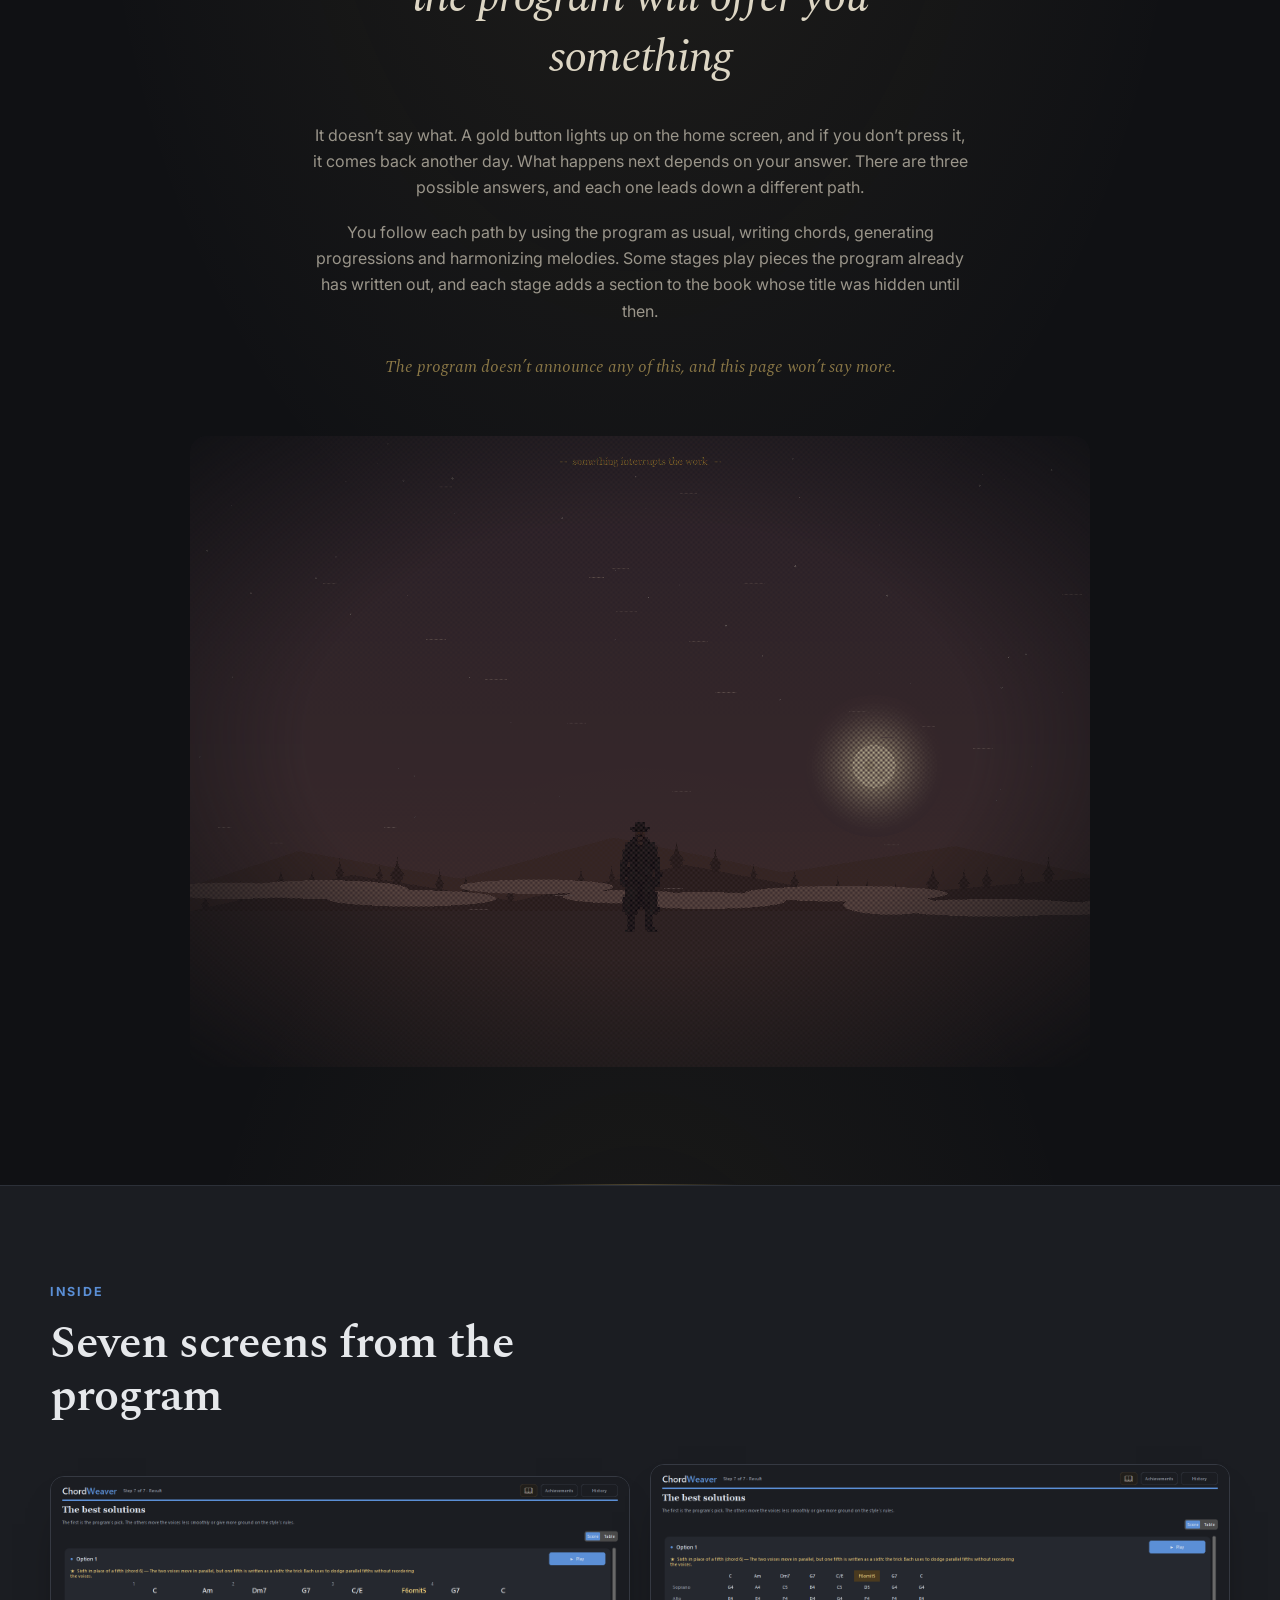
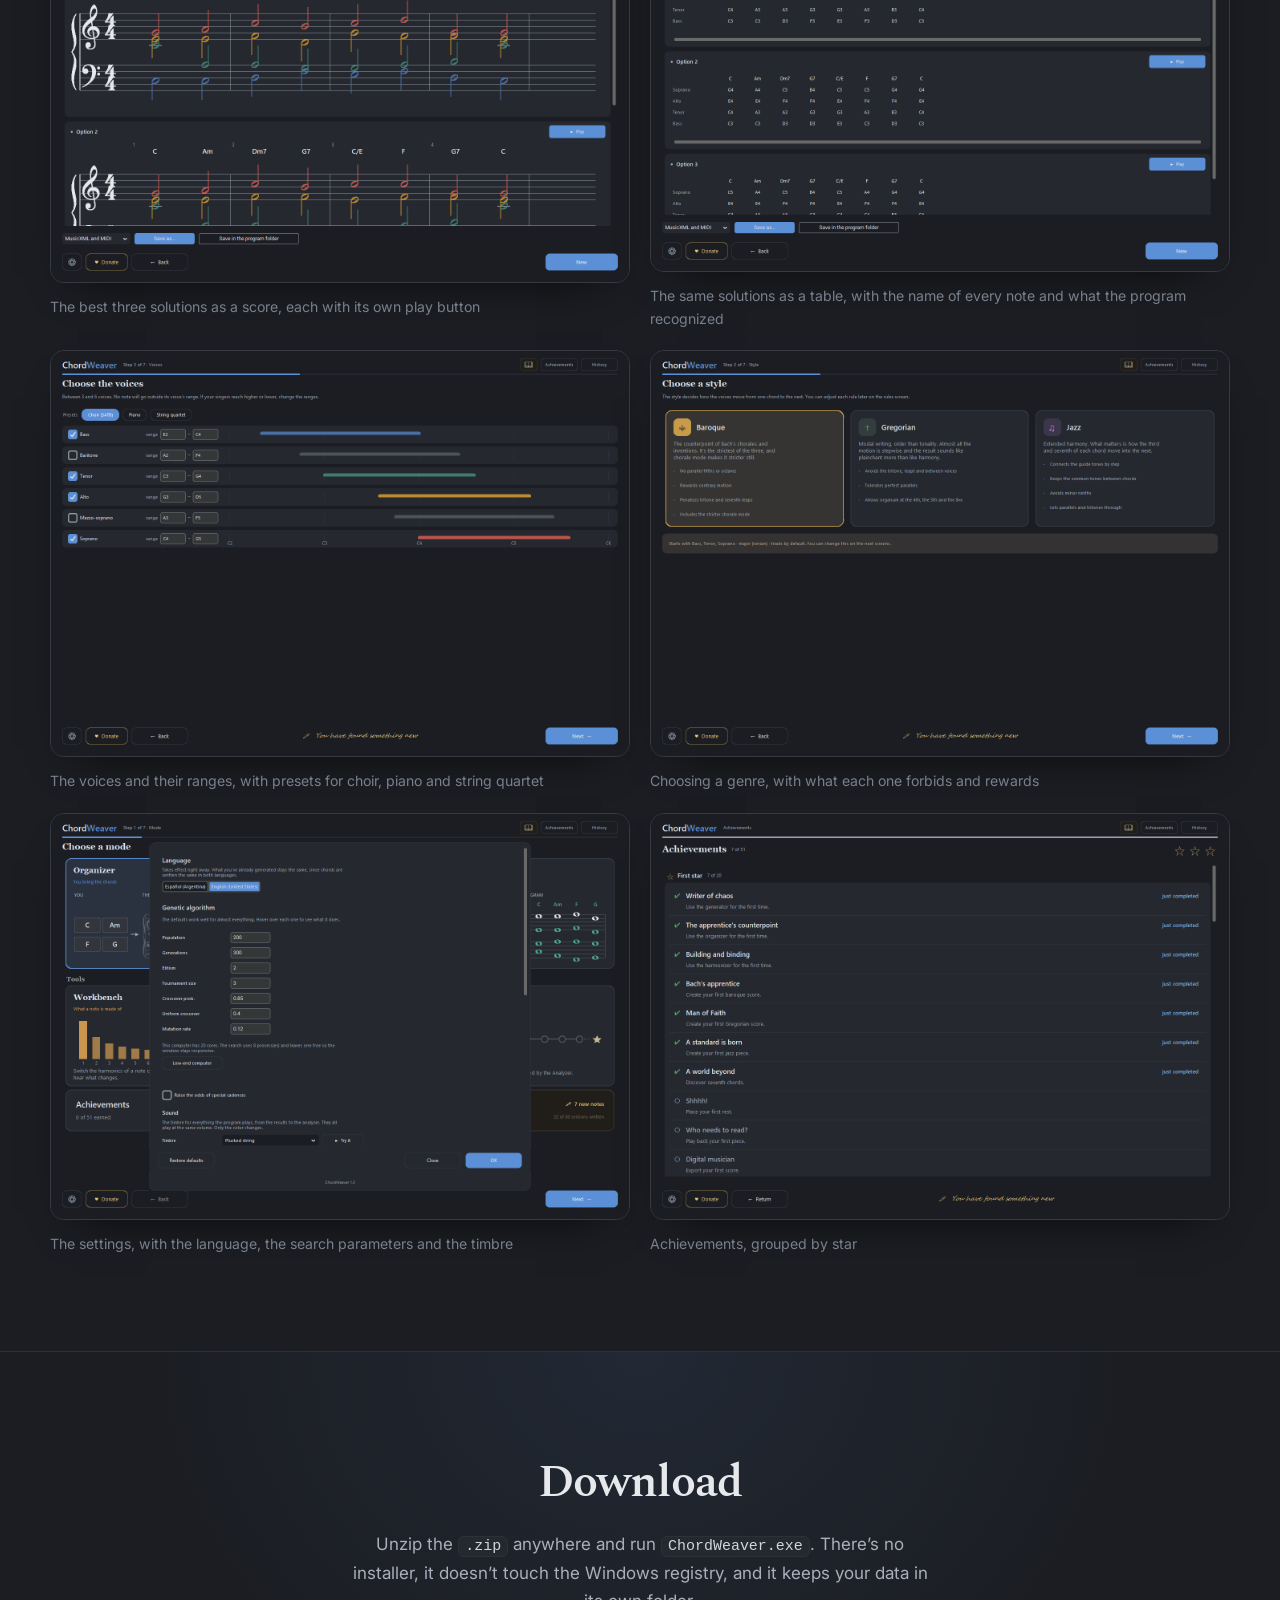
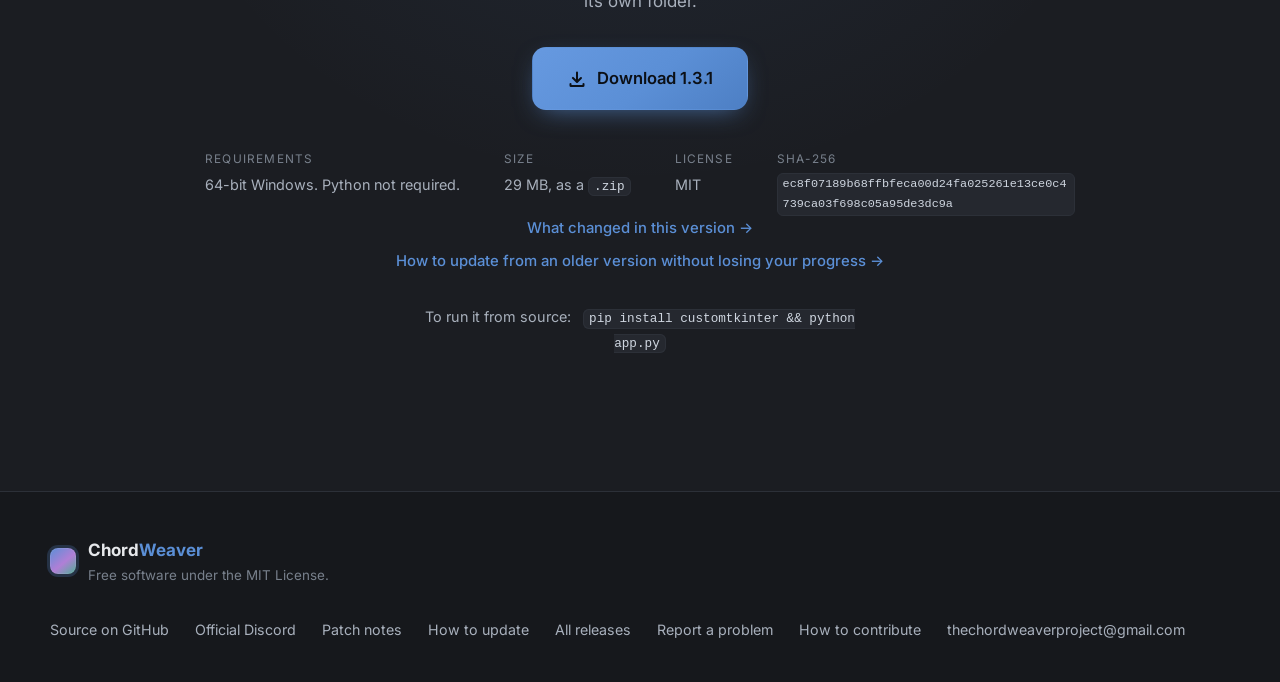
==== commit 5f175767: "ChordWeaver 1.3.1: download links and release notes Co-Authored-By: Claude Opus 5.5 <noreply@anthrop" ====
--- a/index.html
+++ b/index.html
@@ -83,14 +83,14 @@
       reordena. Sólo decide cómo se reparten entre las voces.
     </p>
     <div class="cta reveal">
-      <a class="btn btn-primary" href="https://github.com/ChordWeaver/chordweaver/releases/latest/download/ChordWeaver-1.3-windows.zip" data-track="download">
+      <a class="btn btn-primary" href="https://github.com/ChordWeaver/chordweaver/releases/latest/download/ChordWeaver-1.3.1-windows.zip" data-track="download">
         <svg viewBox="0 0 20 20" width="18" height="18" aria-hidden="true"><path fill="currentColor" d="M10 2.5a1 1 0 0 1 1 1v7.09l2.3-2.3a1 1 0 0 1 1.4 1.42l-4 4a1 1 0 0 1-1.4 0l-4-4a1 1 0 1 1 1.4-1.42l2.3 2.3V3.5a1 1 0 0 1 1-1ZM3.5 14a1 1 0 0 1 1 1v1h11v-1a1 1 0 1 1 2 0v1.5a1.5 1.5 0 0 1-1.5 1.5h-12A1.5 1.5 0 0 1 2.5 16.5V15a1 1 0 0 1 1-1Z"/></svg>
-        <span data-i18n="hero.download">Descargar 1.3</span>
+        <span data-i18n="hero.download">Descargar 1.3.1</span>
       </a>
       <a class="btn btn-ghost" href="https://github.com/ChordWeaver/chordweaver" target="_blank" rel="noopener" data-i18n="hero.source">Ver el código</a>
     </div>
     <p class="meta reveal">
-      <span data-i18n="hero.meta.version">Versión 1.3</span>
+      <span data-i18n="hero.meta.version">Versión 1.3.1</span>
       <span class="sep">·</span>
       <span data-i18n="hero.meta.size">29 MB</span>
       <span class="sep">·</span>
@@ -595,9 +595,9 @@
       <code>ChordWeaver.exe</code>. No hay instalador, no toca el registro de
       Windows y guarda tus datos en su propia carpeta.
     </p>
-    <a class="btn btn-primary btn-big reveal" href="https://github.com/ChordWeaver/chordweaver/releases/latest/download/ChordWeaver-1.3-windows.zip">
+    <a class="btn btn-primary btn-big reveal" href="https://github.com/ChordWeaver/chordweaver/releases/latest/download/ChordWeaver-1.3.1-windows.zip">
       <svg viewBox="0 0 20 20" width="20" height="20" aria-hidden="true"><path fill="currentColor" d="M10 2.5a1 1 0 0 1 1 1v7.09l2.3-2.3a1 1 0 0 1 1.4 1.42l-4 4a1 1 0 0 1-1.4 0l-4-4a1 1 0 1 1 1.4-1.42l2.3 2.3V3.5a1 1 0 0 1 1-1ZM3.5 14a1 1 0 0 1 1 1v1h11v-1a1 1 0 1 1 2 0v1.5a1.5 1.5 0 0 1-1.5 1.5h-12A1.5 1.5 0 0 1 2.5 16.5V15a1 1 0 0 1 1-1Z"/></svg>
-      <span data-i18n="dl.btn">Descargar 1.3</span>
+      <span data-i18n="dl.btn">Descargar 1.3.1</span>
     </a>
     <dl class="dl-facts reveal">
       <div><dt data-i18n="dl.f1">Requisitos</dt><dd data-i18n="dl.f1v">Windows de 64 bits. No hace falta Python.</dd></div>
@@ -645,6 +645,6 @@
   <img id="lb-img" src="" alt="">
 </div>
 
-<script src="assets/js/main.js?v=2904a27a"></script>
+<script src="assets/js/main.js?v=15bd51a9"></script>
 </body>
 </html>
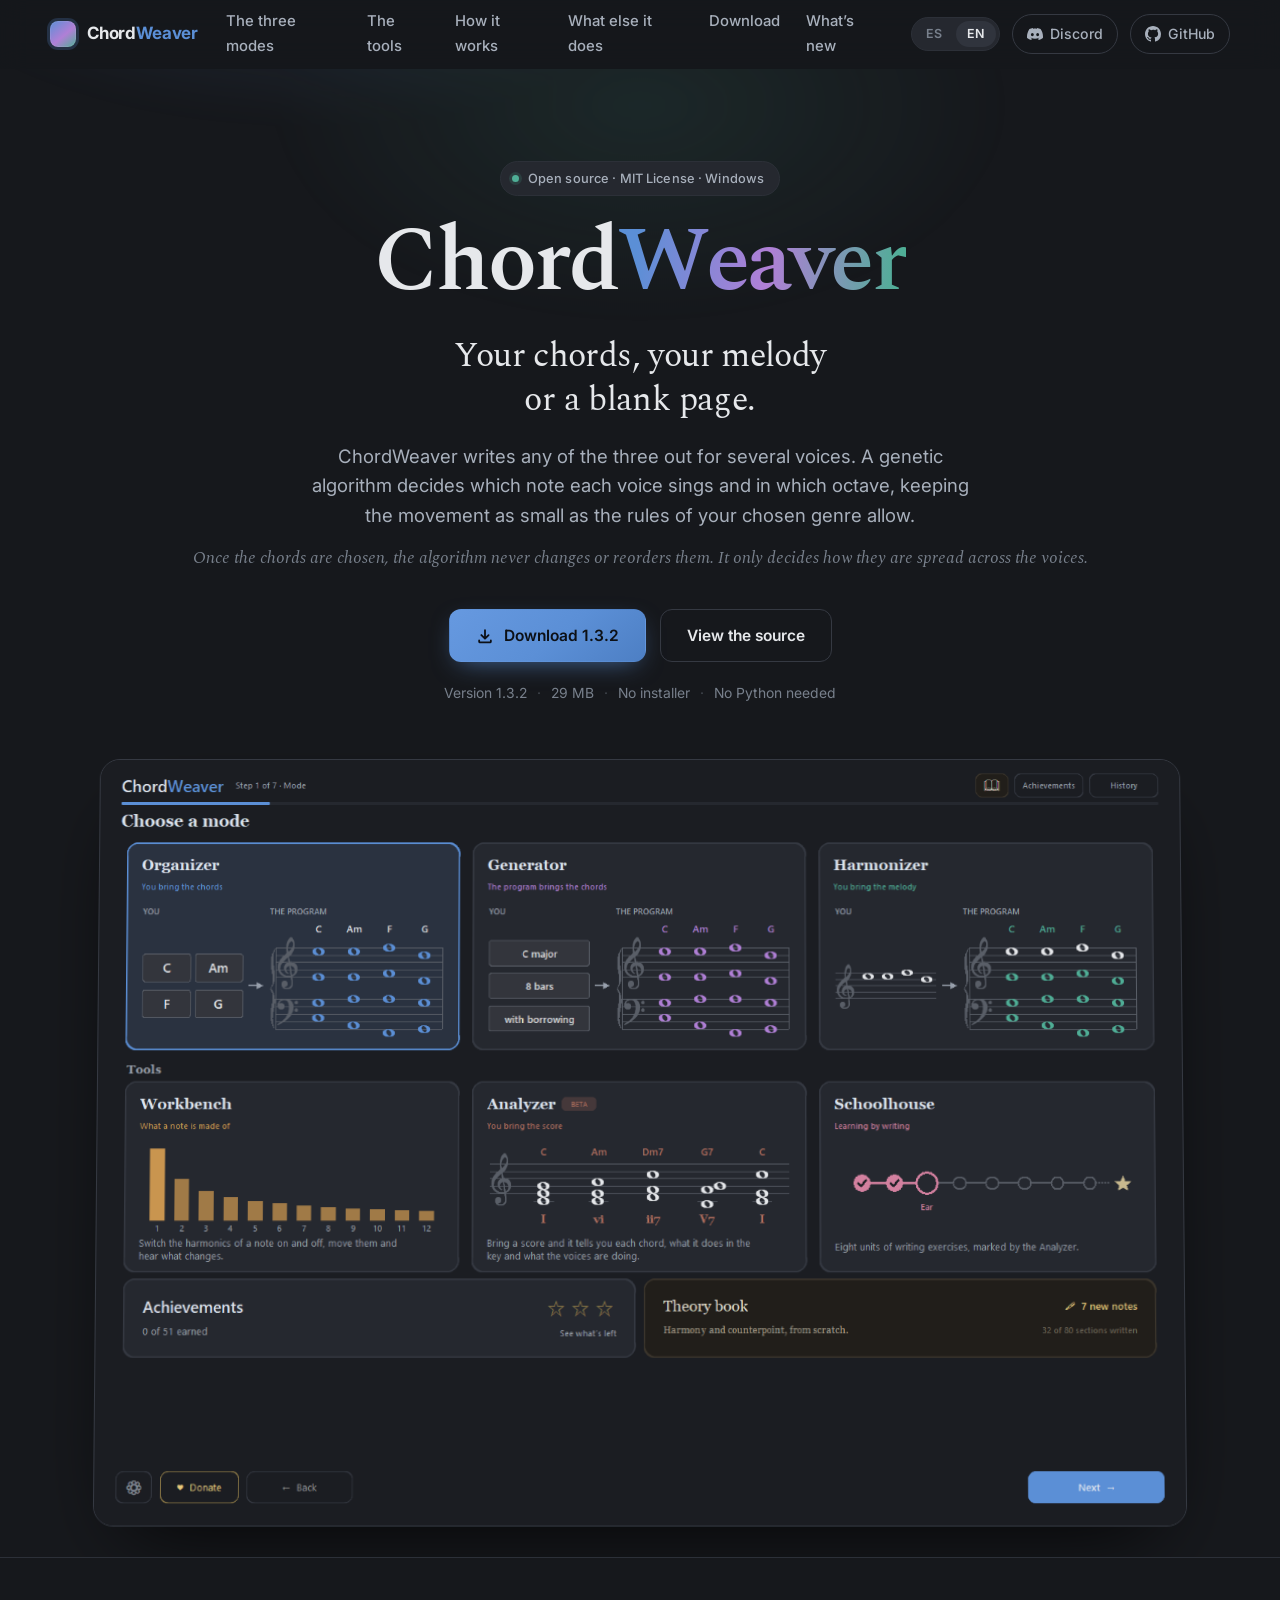
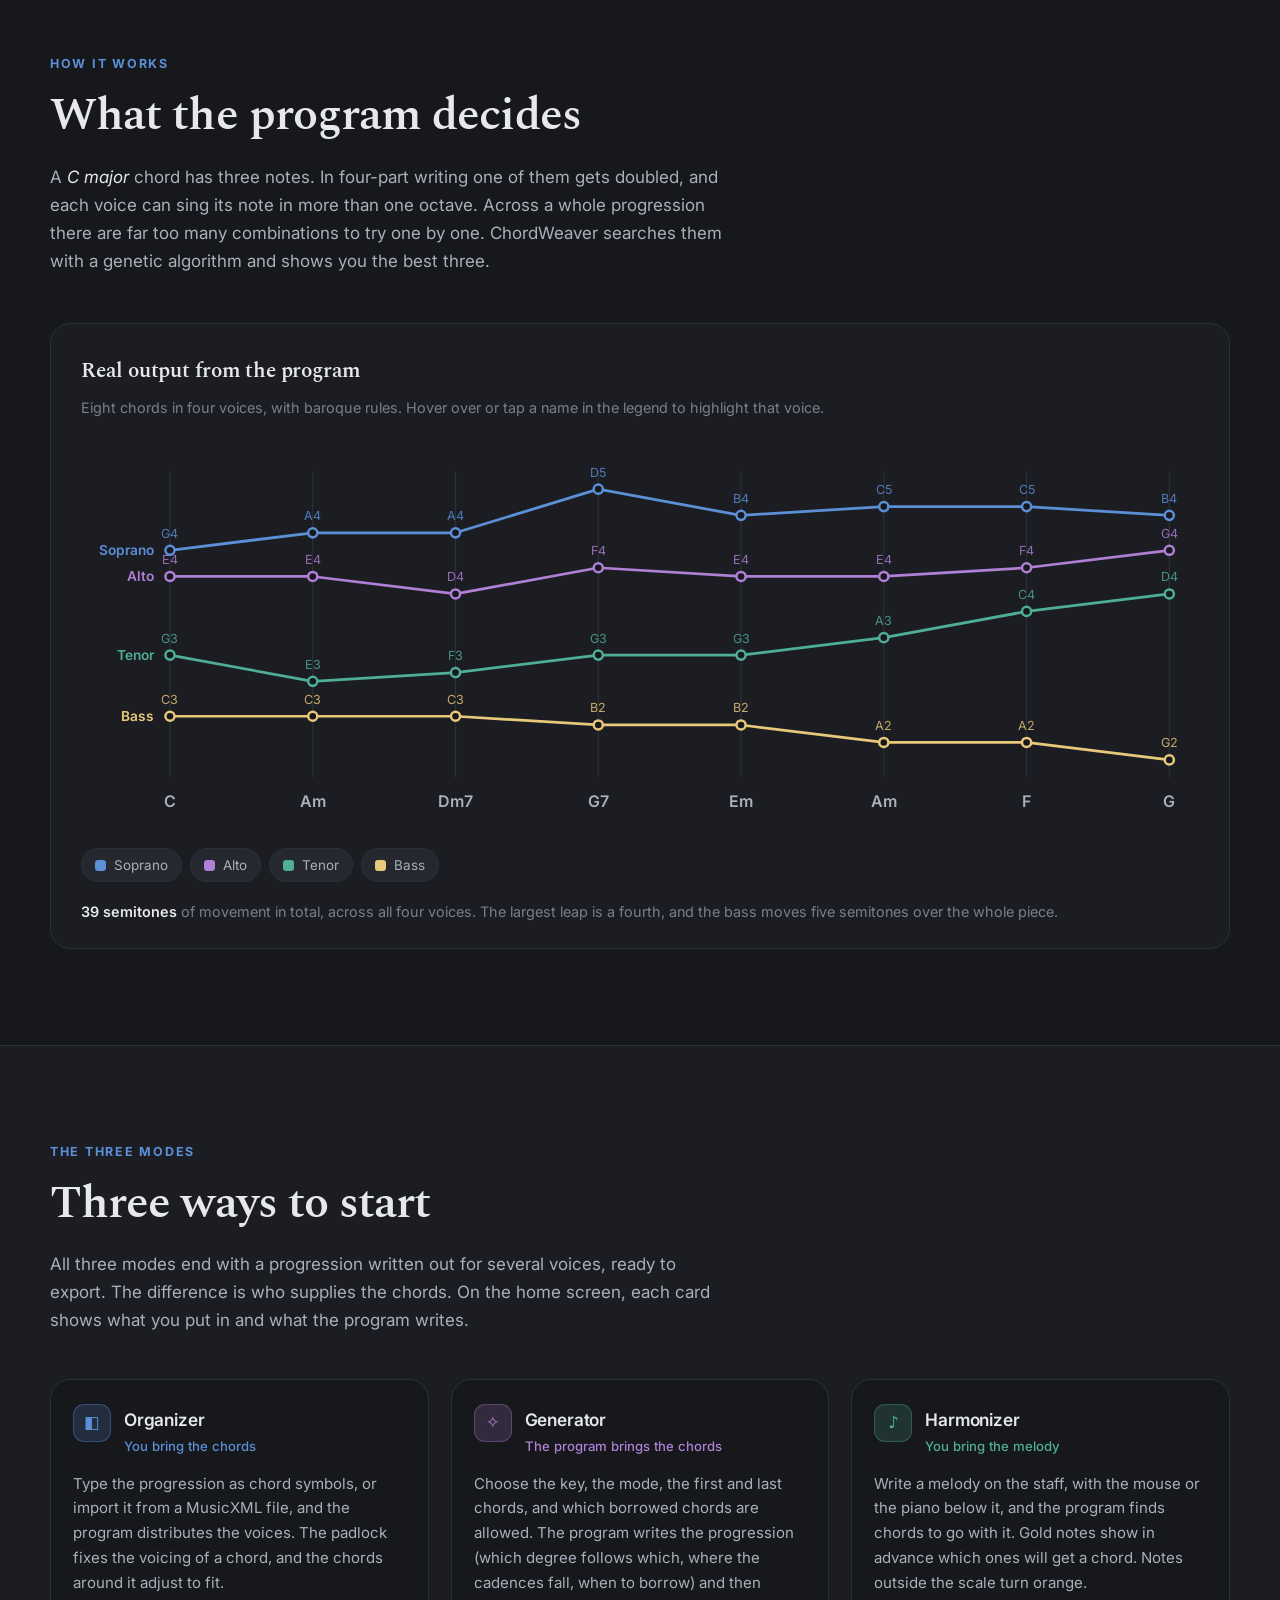
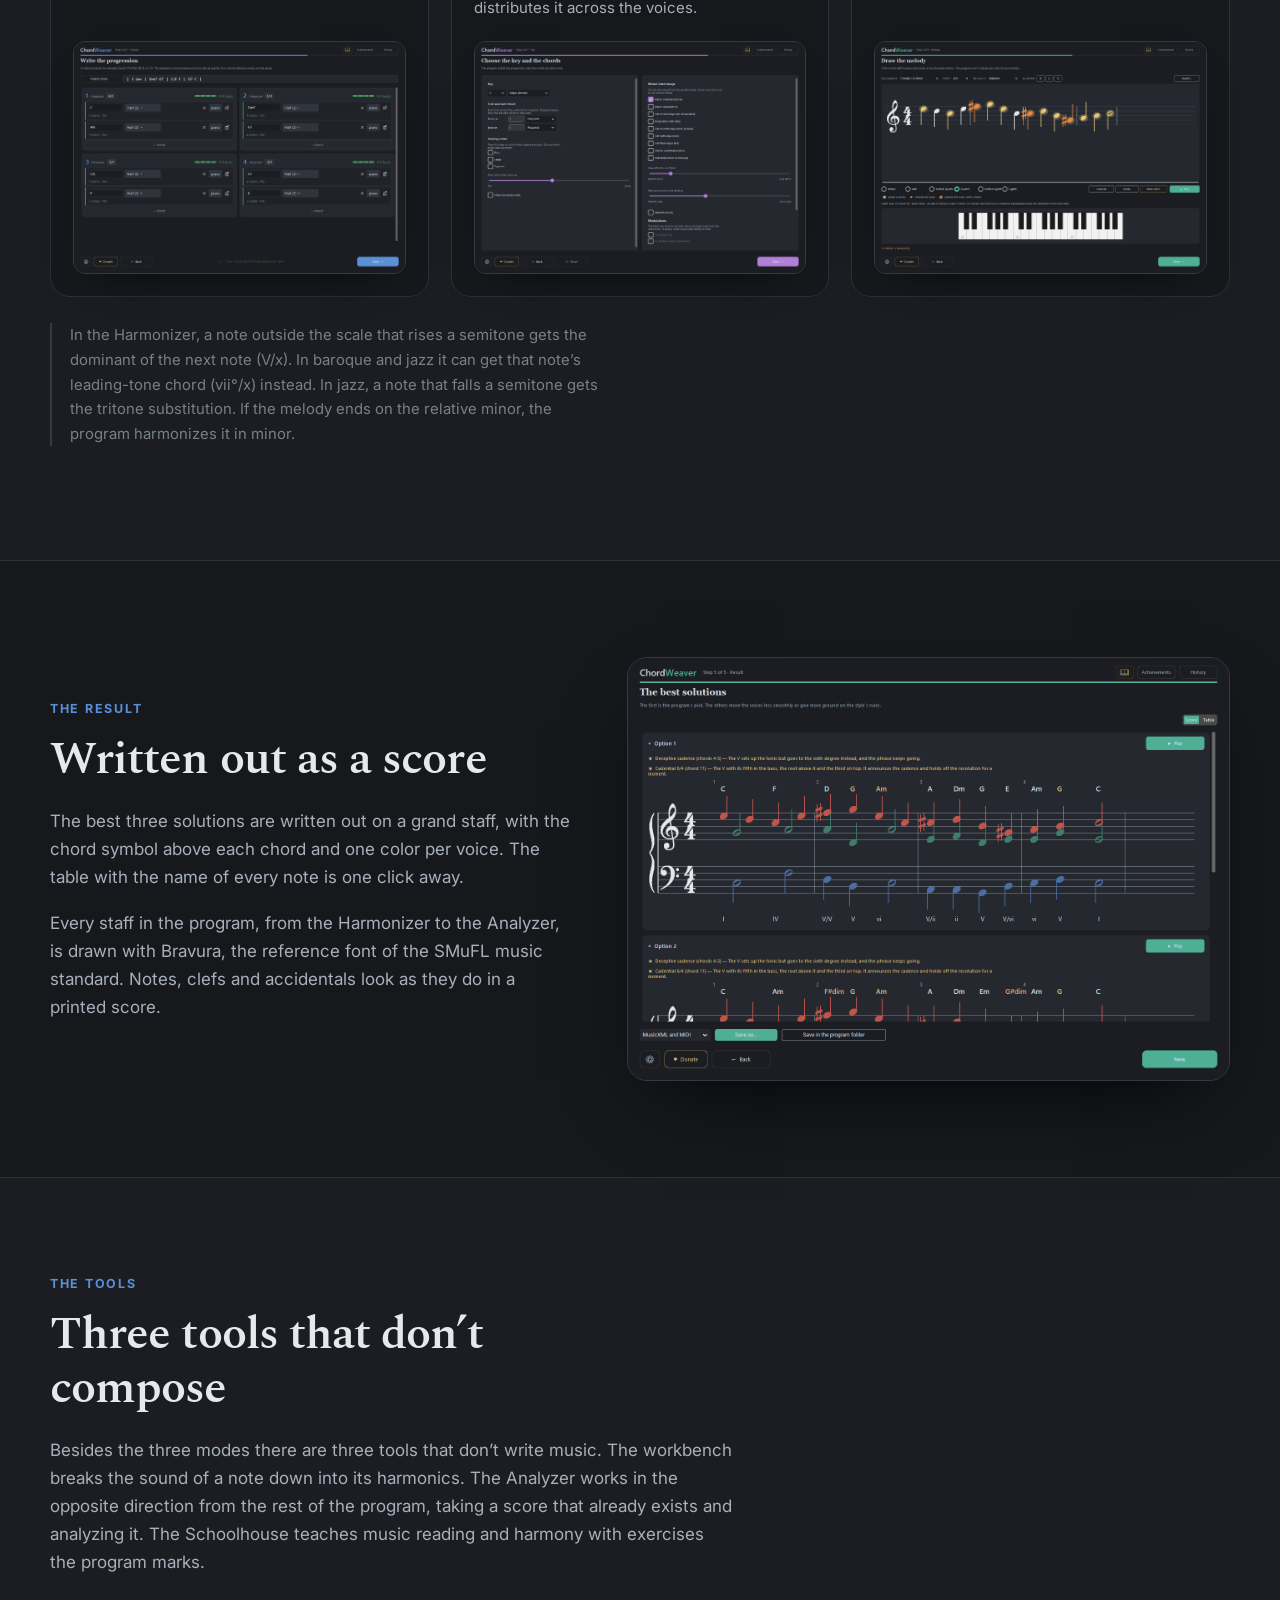
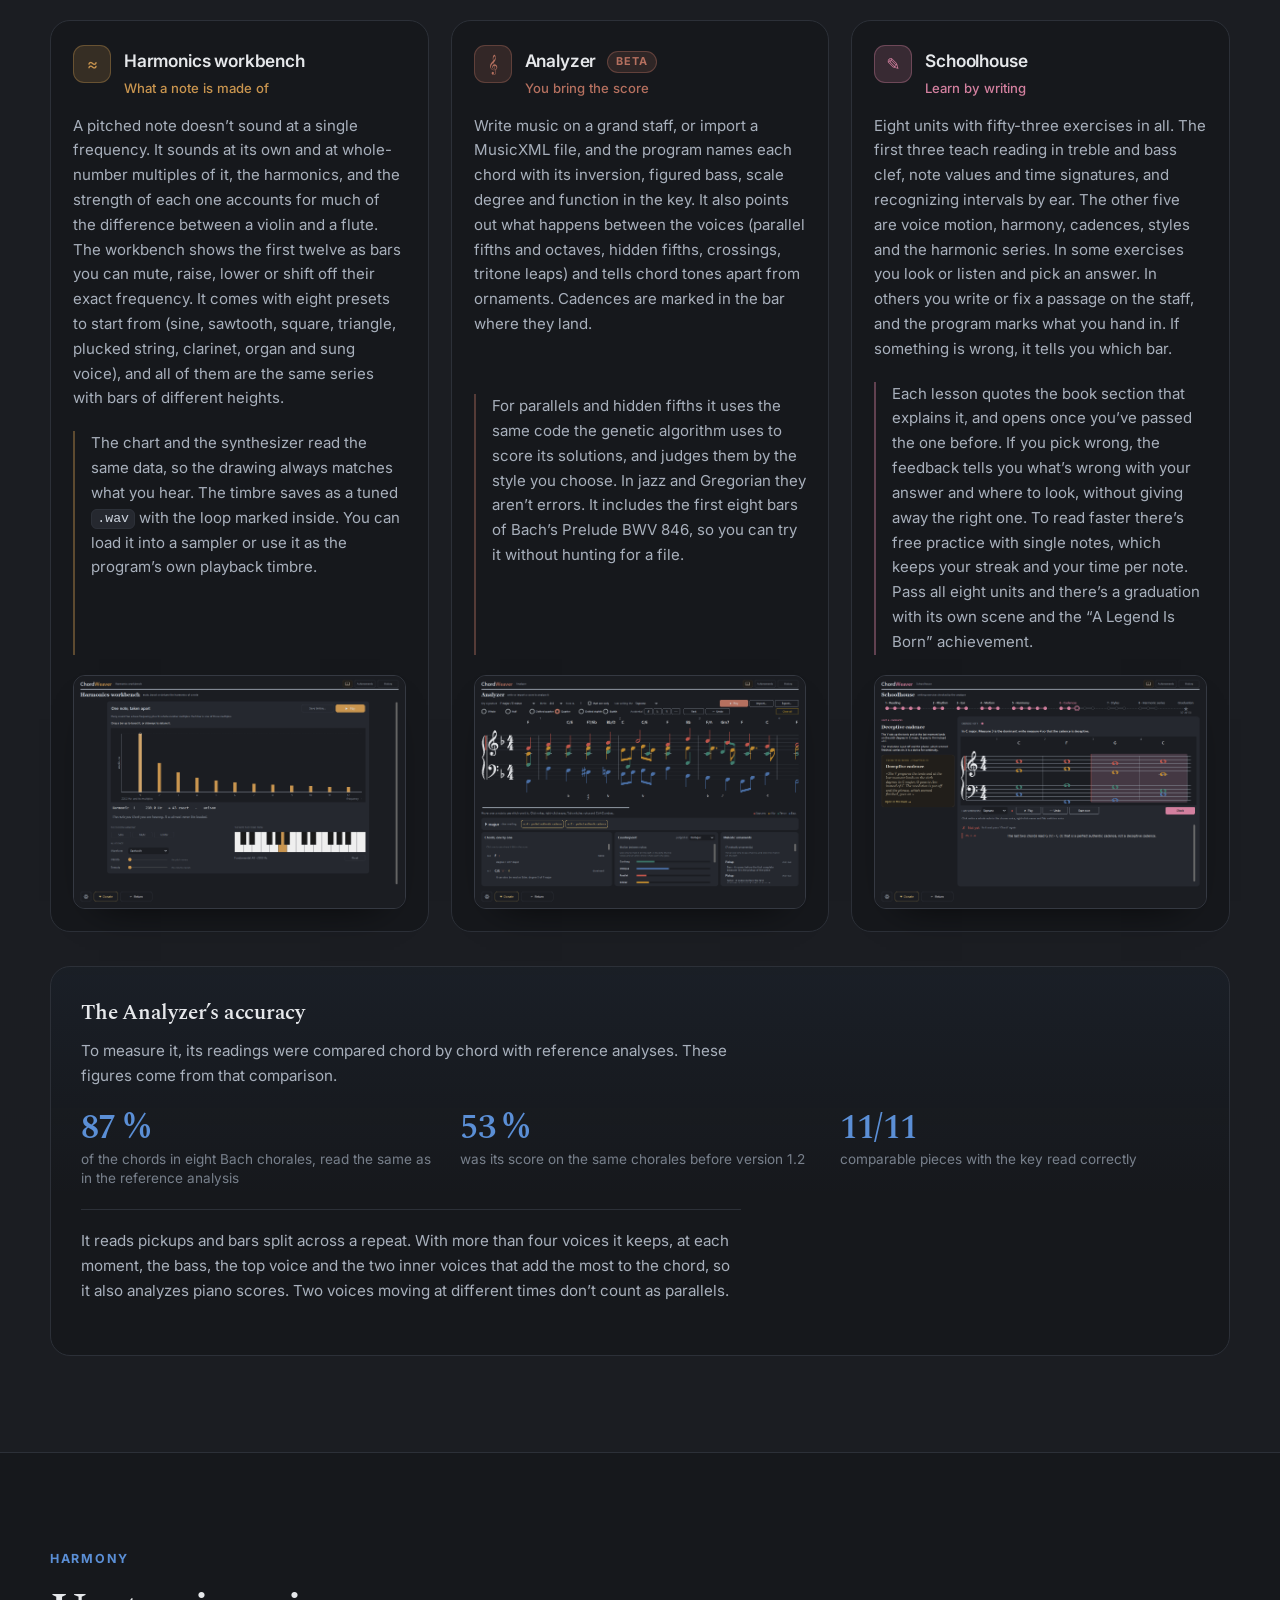
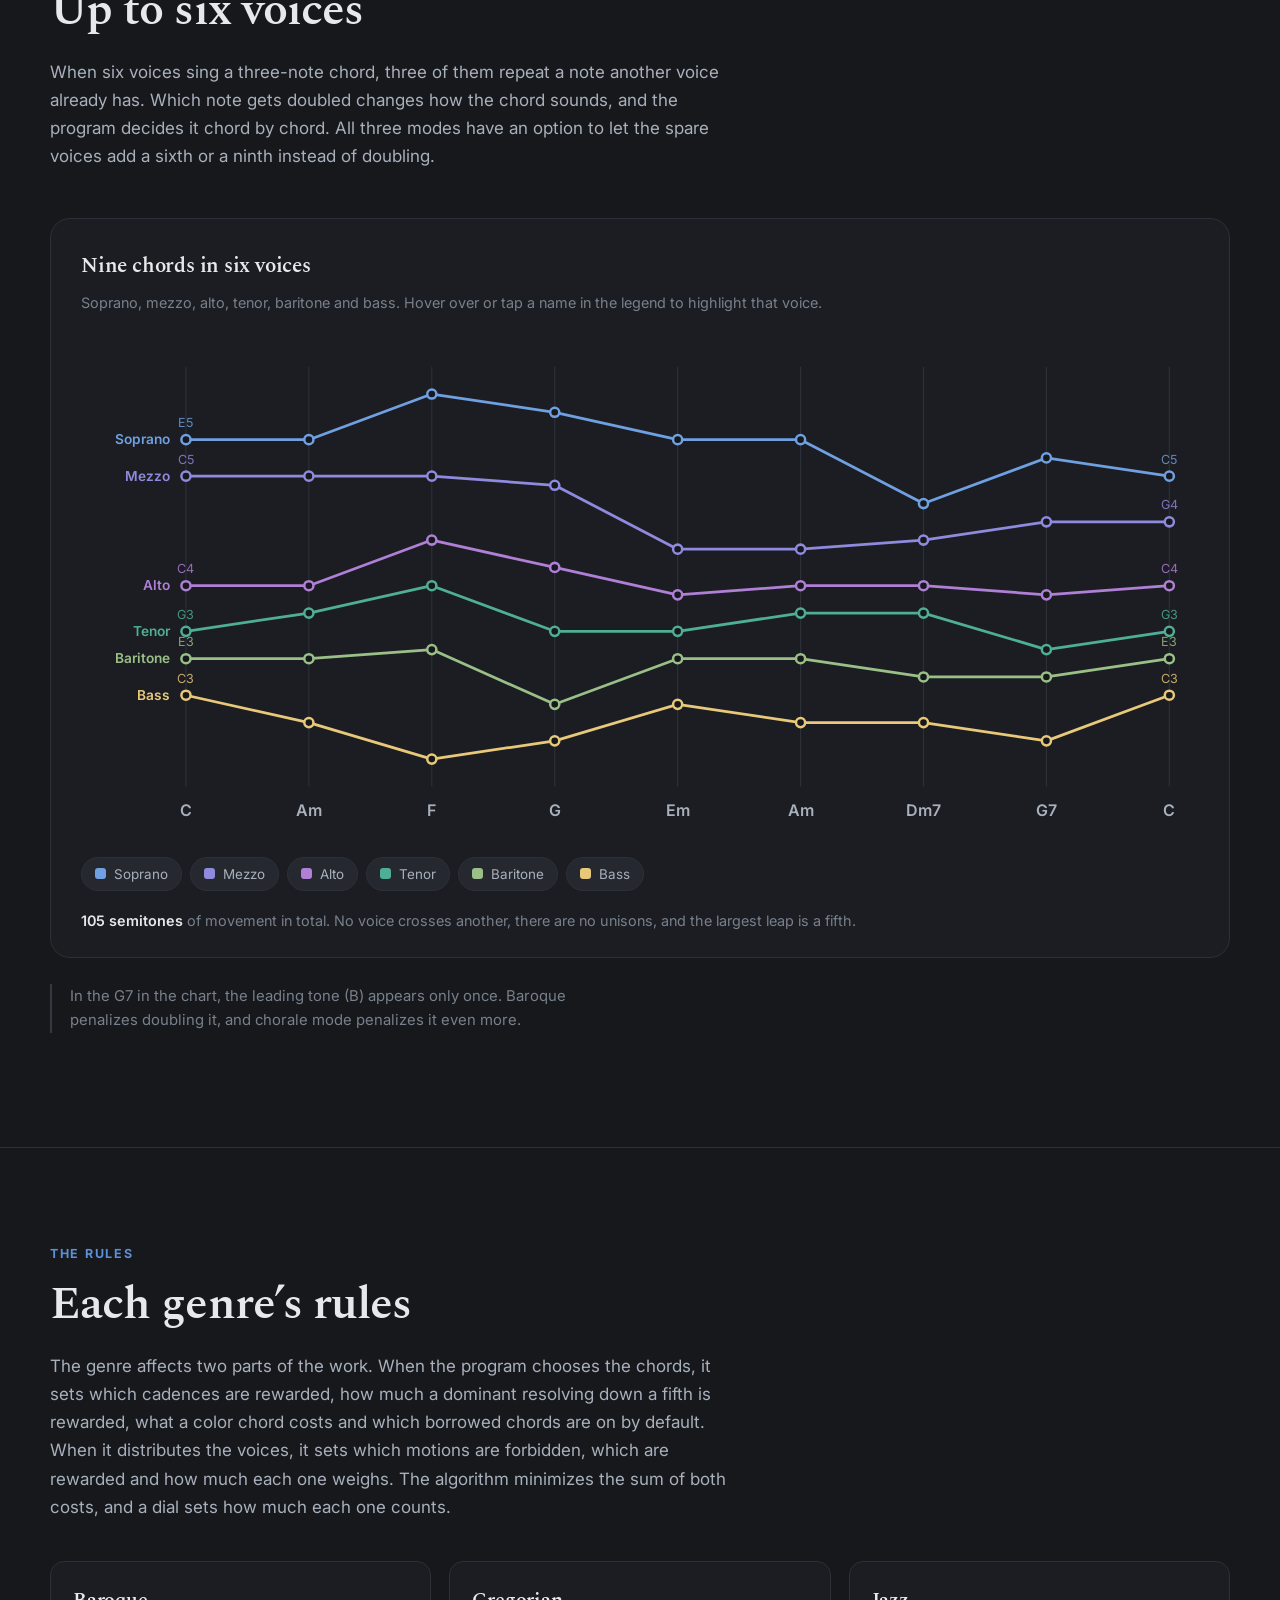
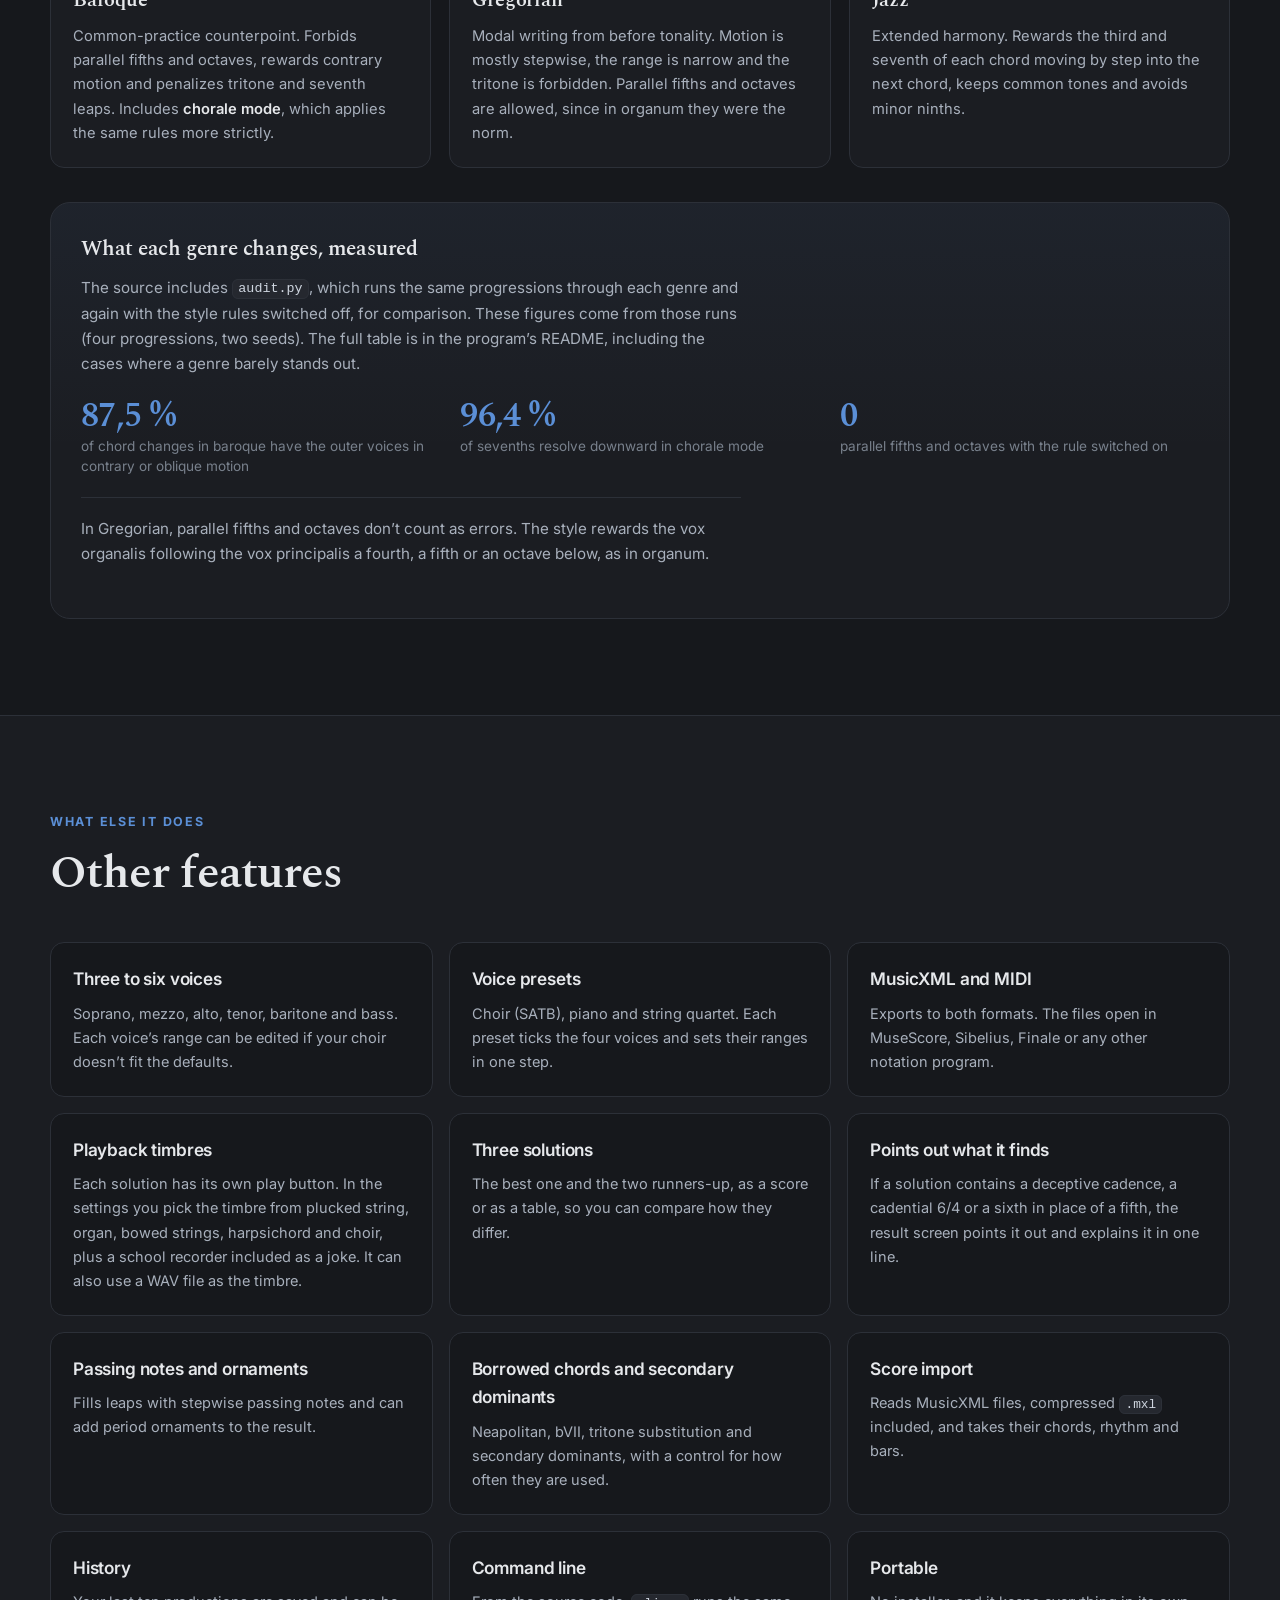
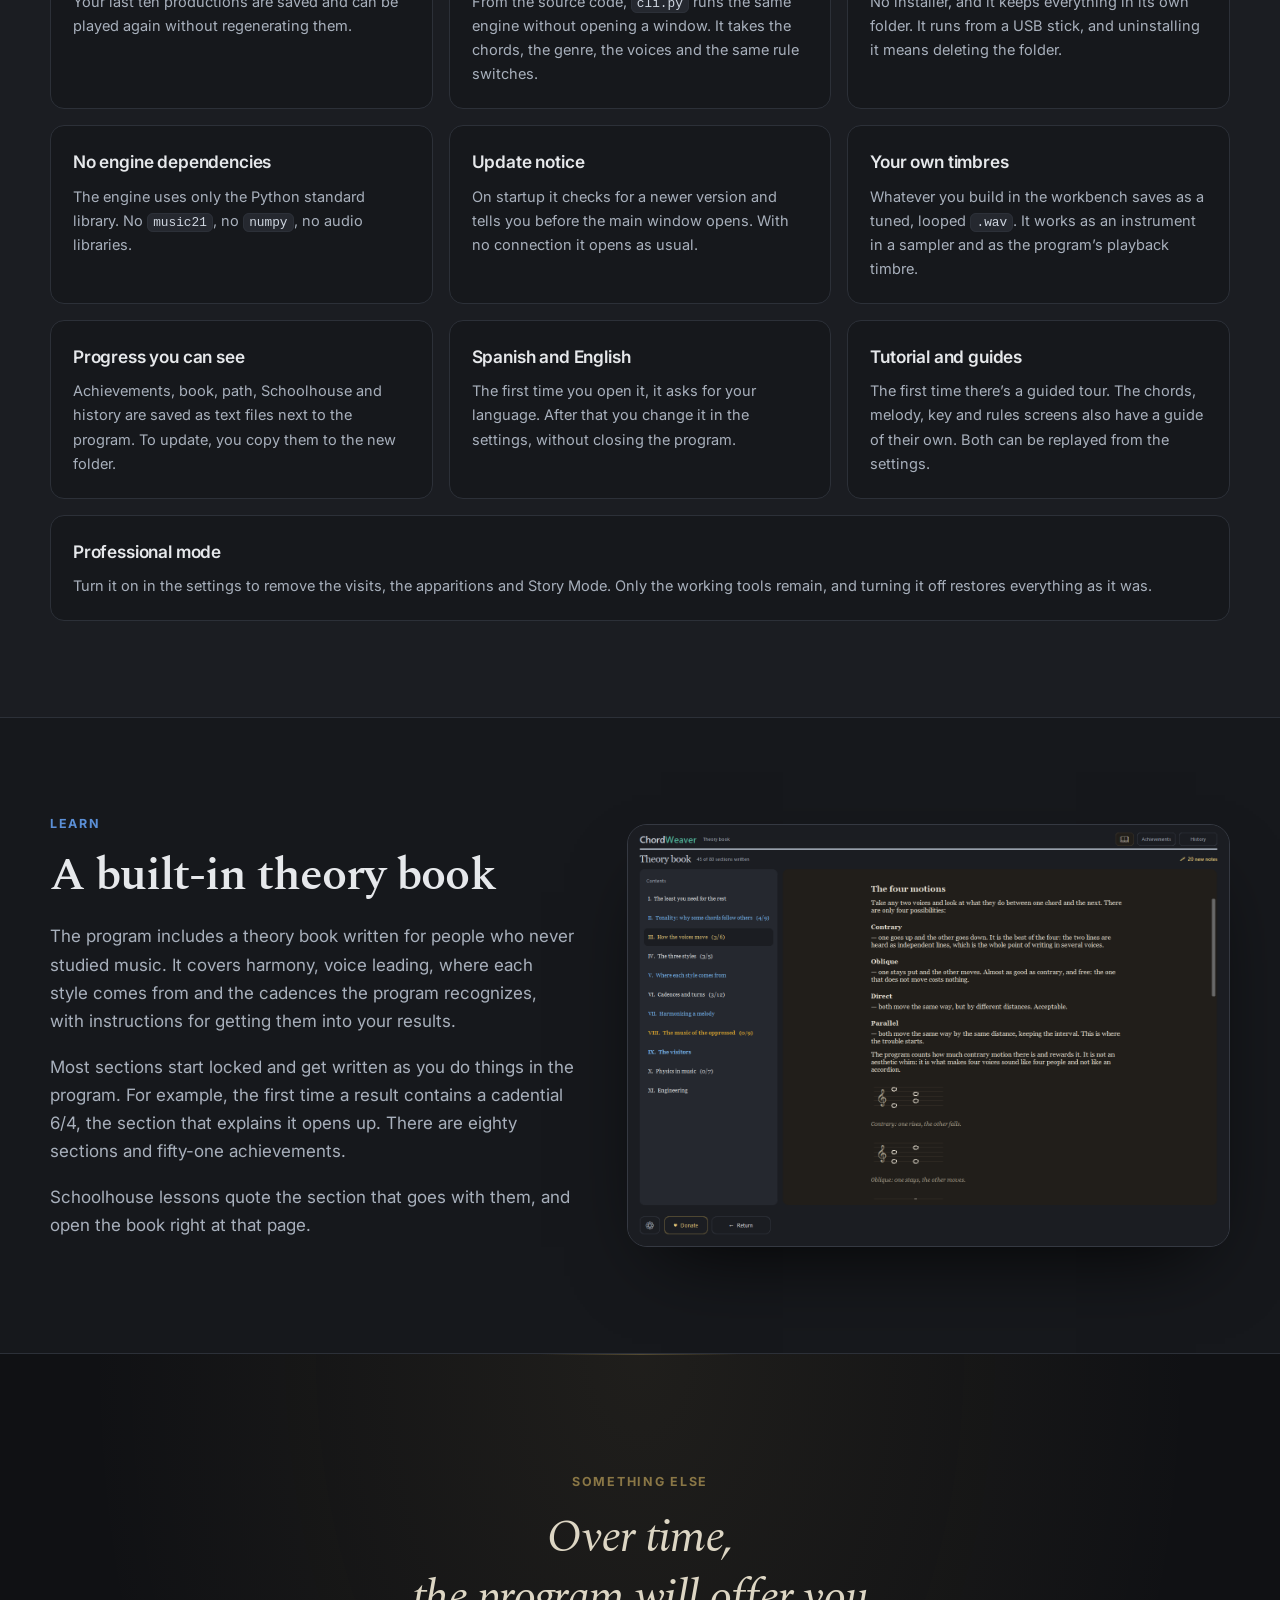
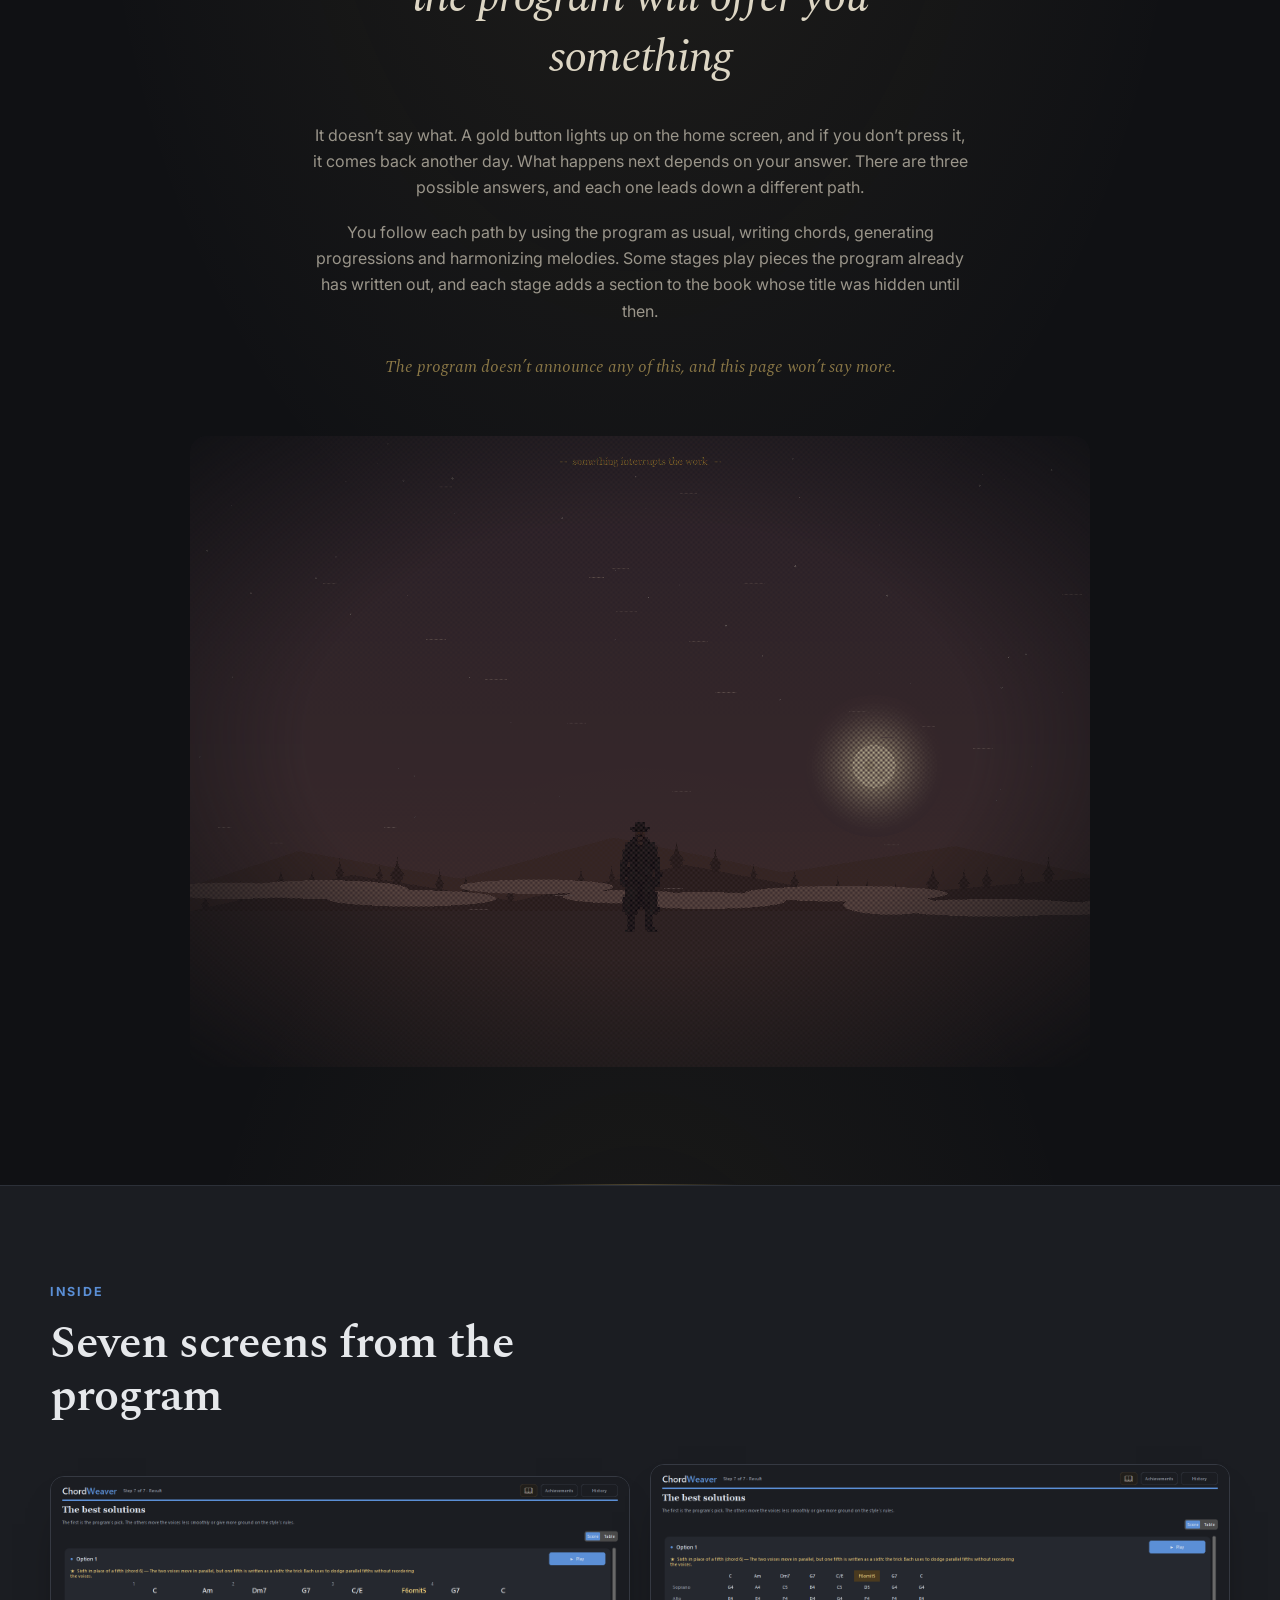
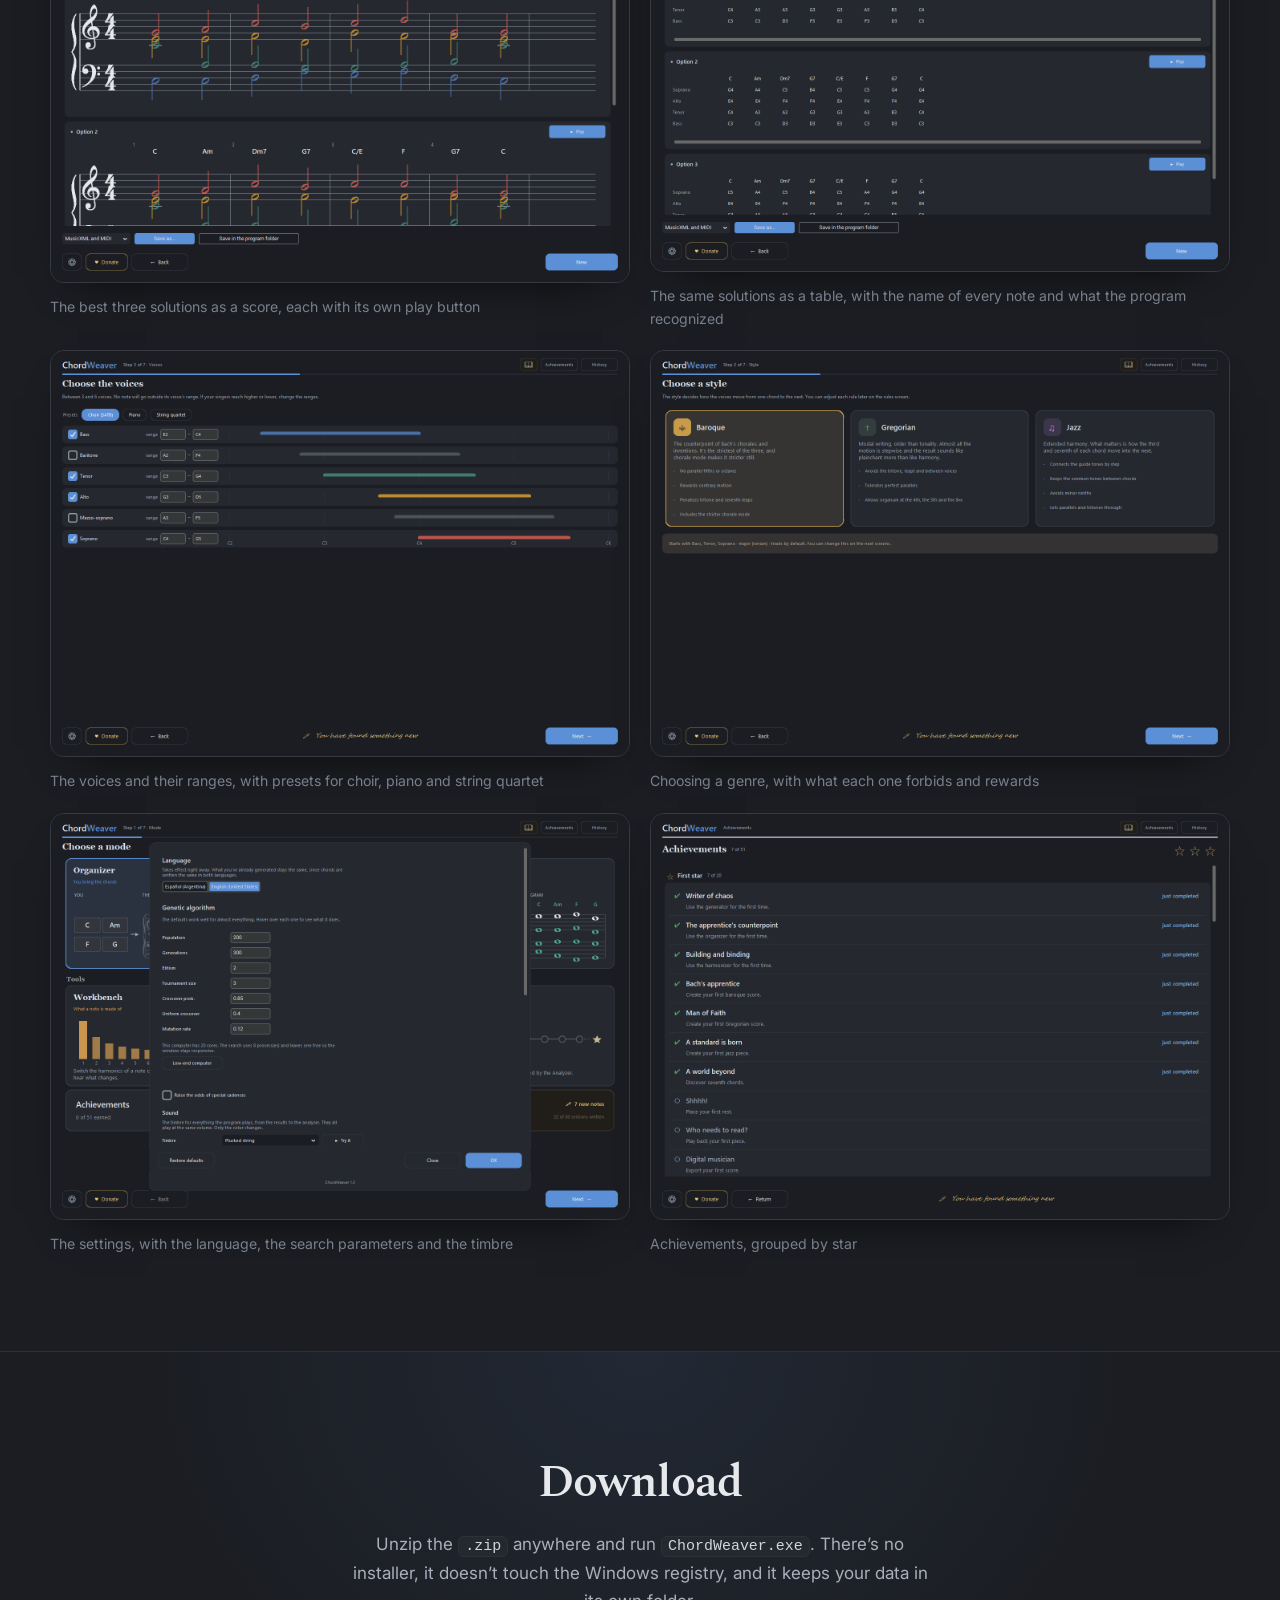
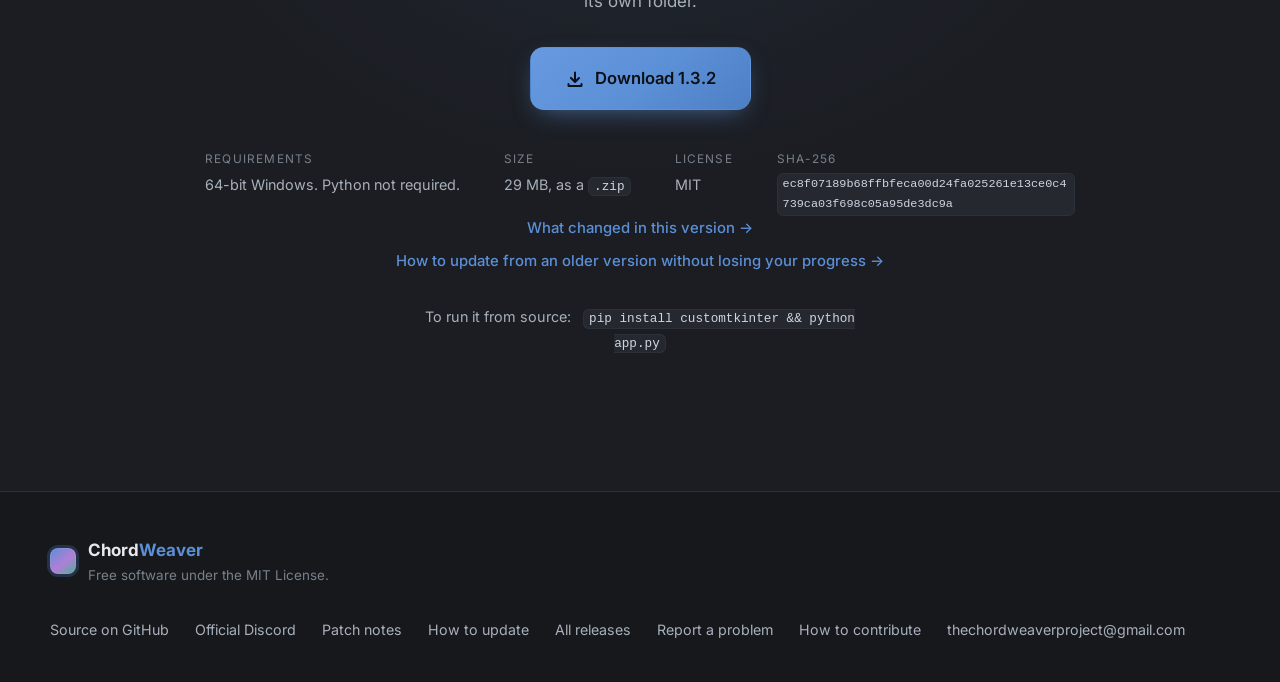
==== commit 53fdf704: "ChordWeaver 1.3.2: download links, release notes and the new Discord invite Co-Authored-By: Claude O" ====
--- a/index.html
+++ b/index.html
@@ -47,7 +47,7 @@
       <button class="lang" id="lang-toggle" type="button" aria-label="Cambiar idioma">
         <span class="lang-opt" data-lang="es">ES</span><span class="lang-opt" data-lang="en">EN</span>
       </button>
-      <a class="ghost" href="https://discord.gg/kBSyqPqNaU" target="_blank" rel="noopener">
+      <a class="ghost" href="https://discord.gg/dN5k8K4Qva" target="_blank" rel="noopener">
         <svg viewBox="0 0 24 24" width="16" height="16" aria-hidden="true"><path fill="currentColor" d="M20.317 4.3698a19.7913 19.7913 0 0 0-4.8851-1.5152.0741.0741 0 0 0-.0785.0371c-.211.3753-.4447.8648-.6083 1.2495-1.8447-.2762-3.68-.2762-5.4868 0-.1636-.3933-.4058-.8742-.6177-1.2495a.077.077 0 0 0-.0785-.037 19.7363 19.7363 0 0 0-4.8852 1.515.0699.0699 0 0 0-.0321.0277C.5334 9.0458-.319 13.5799.0992 18.0578a.0824.0824 0 0 0 .0312.0561c2.0528 1.5076 4.0413 2.4228 5.9929 3.0294a.0777.0777 0 0 0 .0842-.0276c.4616-.6304.8731-1.2952 1.226-1.9942a.076.076 0 0 0-.0416-.1057c-.6528-.2476-1.2743-.5495-1.8722-.8923a.077.077 0 0 1-.0076-.1277c.1258-.0943.2517-.1923.3718-.2914a.0743.0743 0 0 1 .0776-.0105c3.9278 1.7933 8.18 1.7933 12.0614 0a.0739.0739 0 0 1 .0785.0095c.1202.099.246.1981.3728.2924a.077.077 0 0 1-.0066.1276 12.2986 12.2986 0 0 1-1.873.8914.0766.0766 0 0 0-.0407.1067c.3604.698.7719 1.3628 1.225 1.9932a.076.076 0 0 0 .0842.0286c1.961-.6067 3.9495-1.5219 6.0023-3.0294a.077.077 0 0 0 .0313-.0552c.5004-5.177-.8382-9.6739-3.5485-13.6604a.061.061 0 0 0-.0312-.0286ZM8.02 15.3312c-1.1825 0-2.1569-1.0857-2.1569-2.419 0-1.3332.9555-2.4189 2.157-2.4189 1.2108 0 2.1757 1.0952 2.1568 2.419 0 1.3332-.9555 2.4189-2.1569 2.4189Zm7.9748 0c-1.1825 0-2.1569-1.0857-2.1569-2.419 0-1.3332.9554-2.4189 2.1569-2.4189 1.2108 0 2.1757 1.0952 2.1568 2.419 0 1.3332-.946 2.4189-2.1568 2.4189Z"/></svg>
         <span>Discord</span>
       </a>
@@ -83,14 +83,14 @@
       reordena. Sólo decide cómo se reparten entre las voces.
     </p>
     <div class="cta reveal">
-      <a class="btn btn-primary" href="https://github.com/ChordWeaver/chordweaver/releases/latest/download/ChordWeaver-1.3.1-windows.zip" data-track="download">
+      <a class="btn btn-primary" href="https://github.com/ChordWeaver/chordweaver/releases/latest/download/ChordWeaver-1.3.2-windows.zip" data-track="download">
         <svg viewBox="0 0 20 20" width="18" height="18" aria-hidden="true"><path fill="currentColor" d="M10 2.5a1 1 0 0 1 1 1v7.09l2.3-2.3a1 1 0 0 1 1.4 1.42l-4 4a1 1 0 0 1-1.4 0l-4-4a1 1 0 1 1 1.4-1.42l2.3 2.3V3.5a1 1 0 0 1 1-1ZM3.5 14a1 1 0 0 1 1 1v1h11v-1a1 1 0 1 1 2 0v1.5a1.5 1.5 0 0 1-1.5 1.5h-12A1.5 1.5 0 0 1 2.5 16.5V15a1 1 0 0 1 1-1Z"/></svg>
-        <span data-i18n="hero.download">Descargar 1.3.1</span>
+        <span data-i18n="hero.download">Descargar 1.3.2</span>
       </a>
       <a class="btn btn-ghost" href="https://github.com/ChordWeaver/chordweaver" target="_blank" rel="noopener" data-i18n="hero.source">Ver el código</a>
     </div>
     <p class="meta reveal">
-      <span data-i18n="hero.meta.version">Versión 1.3.1</span>
+      <span data-i18n="hero.meta.version">Versión 1.3.2</span>
       <span class="sep">·</span>
       <span data-i18n="hero.meta.size">29 MB</span>
       <span class="sep">·</span>
@@ -595,9 +595,9 @@
       <code>ChordWeaver.exe</code>. No hay instalador, no toca el registro de
       Windows y guarda tus datos en su propia carpeta.
     </p>
-    <a class="btn btn-primary btn-big reveal" href="https://github.com/ChordWeaver/chordweaver/releases/latest/download/ChordWeaver-1.3.1-windows.zip">
+    <a class="btn btn-primary btn-big reveal" href="https://github.com/ChordWeaver/chordweaver/releases/latest/download/ChordWeaver-1.3.2-windows.zip">
       <svg viewBox="0 0 20 20" width="20" height="20" aria-hidden="true"><path fill="currentColor" d="M10 2.5a1 1 0 0 1 1 1v7.09l2.3-2.3a1 1 0 0 1 1.4 1.42l-4 4a1 1 0 0 1-1.4 0l-4-4a1 1 0 1 1 1.4-1.42l2.3 2.3V3.5a1 1 0 0 1 1-1ZM3.5 14a1 1 0 0 1 1 1v1h11v-1a1 1 0 1 1 2 0v1.5a1.5 1.5 0 0 1-1.5 1.5h-12A1.5 1.5 0 0 1 2.5 16.5V15a1 1 0 0 1 1-1Z"/></svg>
-      <span data-i18n="dl.btn">Descargar 1.3.1</span>
+      <span data-i18n="dl.btn">Descargar 1.3.2</span>
     </a>
     <dl class="dl-facts reveal">
       <div><dt data-i18n="dl.f1">Requisitos</dt><dd data-i18n="dl.f1v">Windows de 64 bits. No hace falta Python.</dd></div>
@@ -629,7 +629,7 @@
     </div>
     <nav class="foot-links" aria-label="Enlaces">
       <a href="https://github.com/ChordWeaver/chordweaver" target="_blank" rel="noopener" data-i18n="foot.repo">Código en GitHub</a>
-      <a href="https://discord.gg/kBSyqPqNaU" target="_blank" rel="noopener" data-i18n="foot.discord">Discord oficial</a>
+      <a href="https://discord.gg/dN5k8K4Qva" target="_blank" rel="noopener" data-i18n="foot.discord">Discord oficial</a>
       <a href="notas.html" data-i18n="foot.notes">Notas del parche</a>
       <a href="actualizar.html" data-i18n="foot.update">Cómo actualizar</a>
       <a href="https://github.com/ChordWeaver/chordweaver/releases" target="_blank" rel="noopener" data-i18n="foot.releases">Todas las versiones</a>
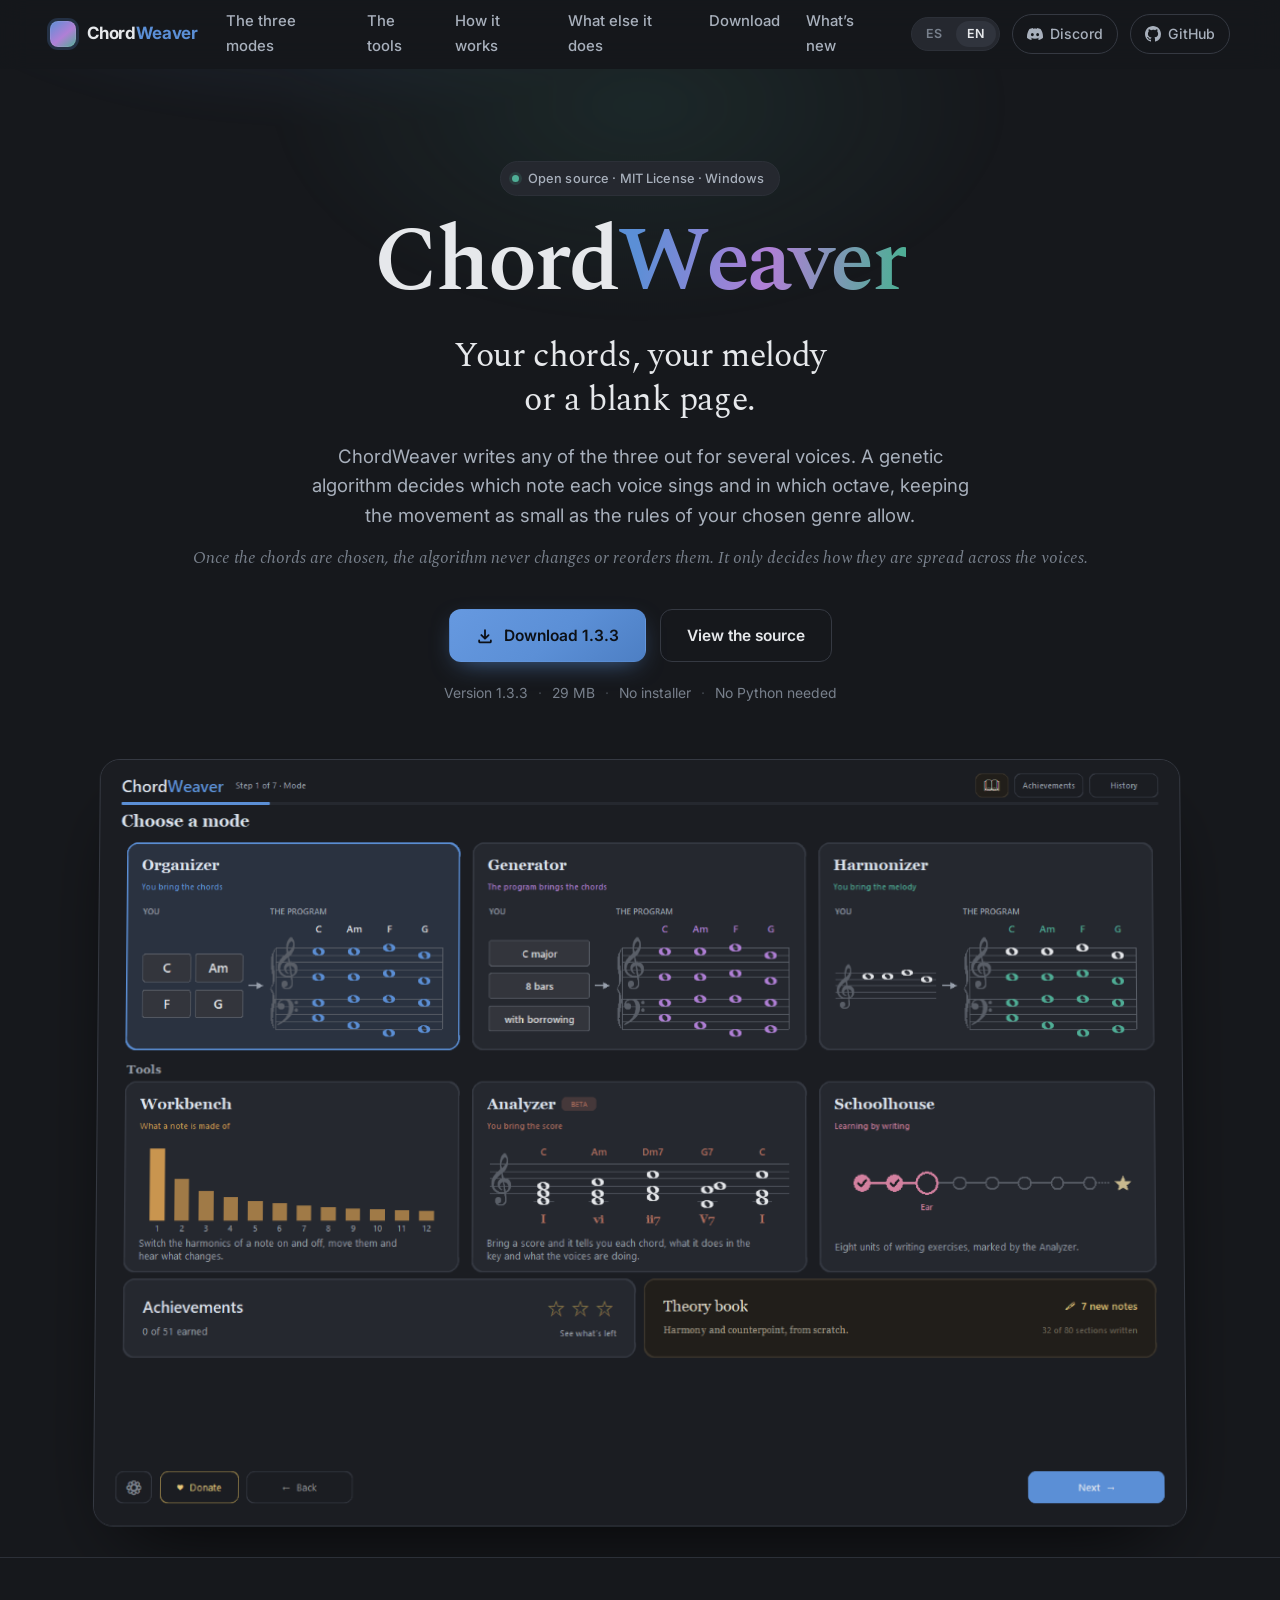
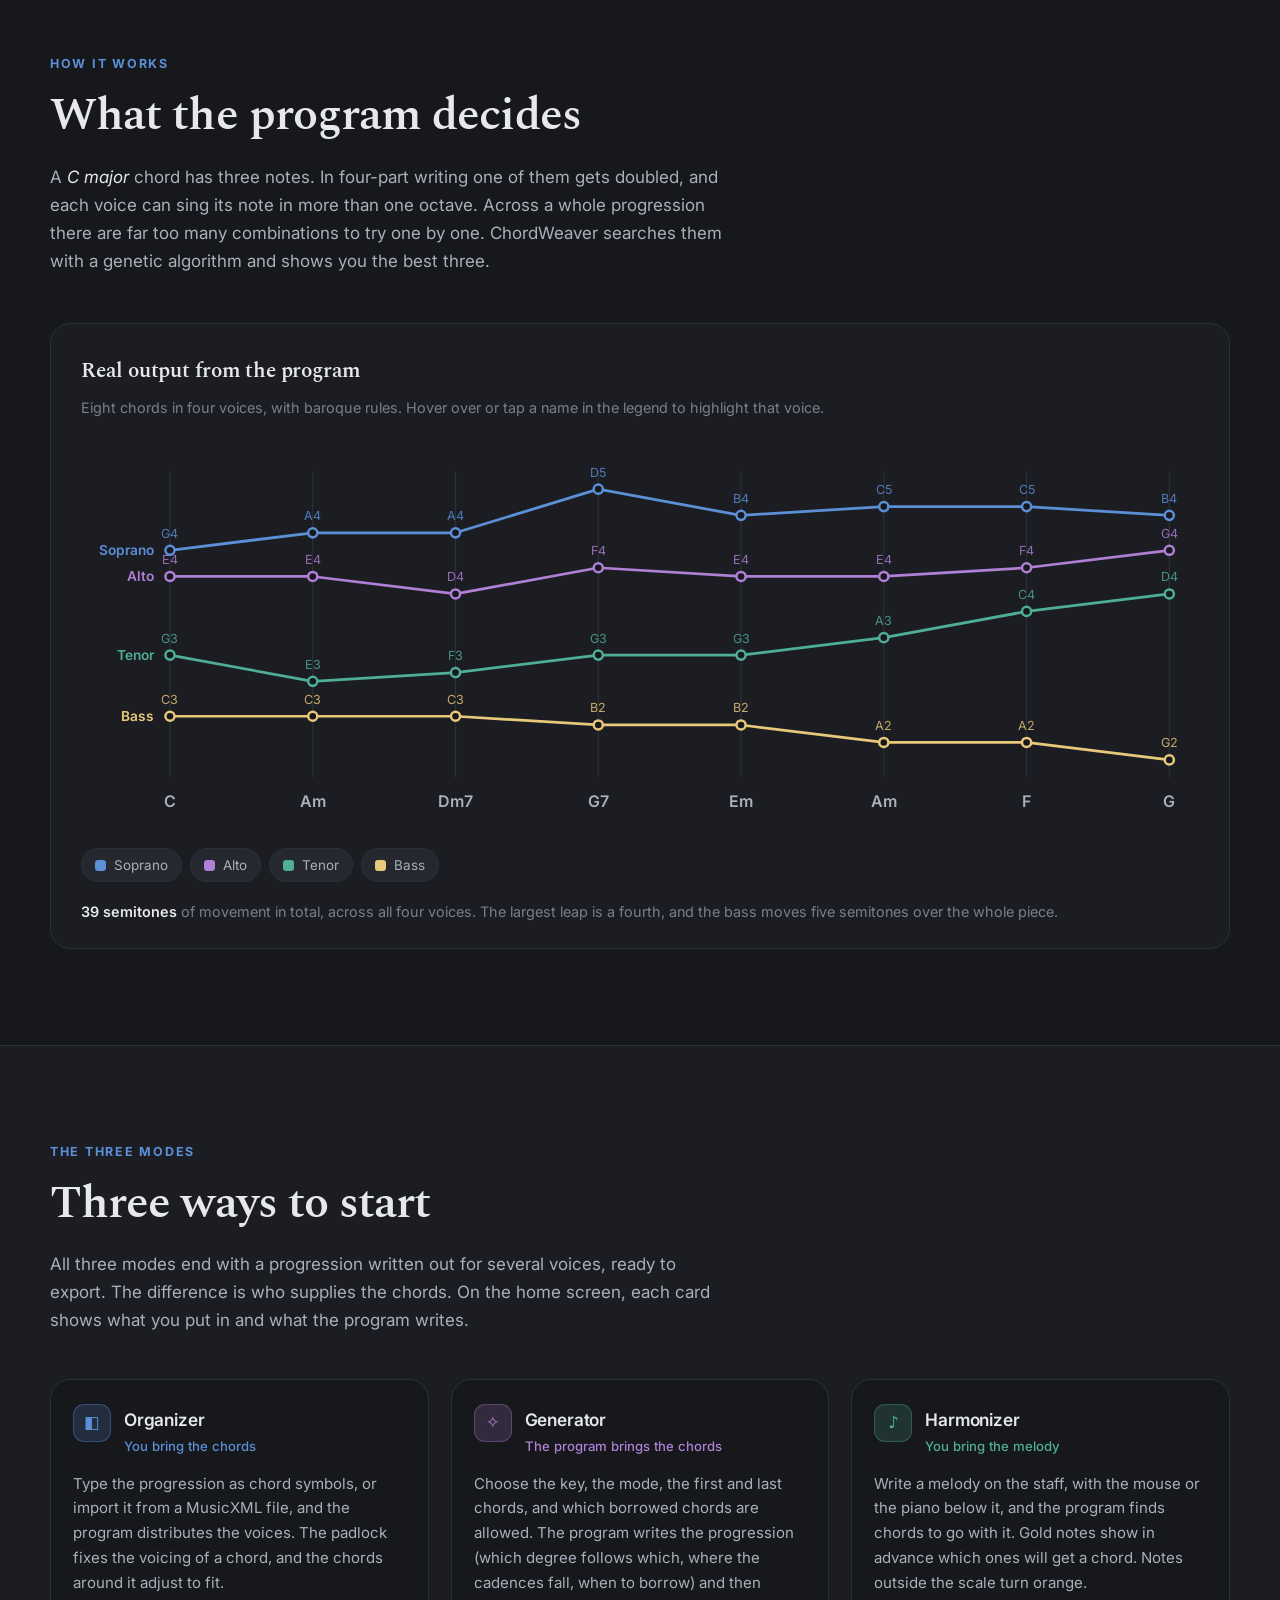
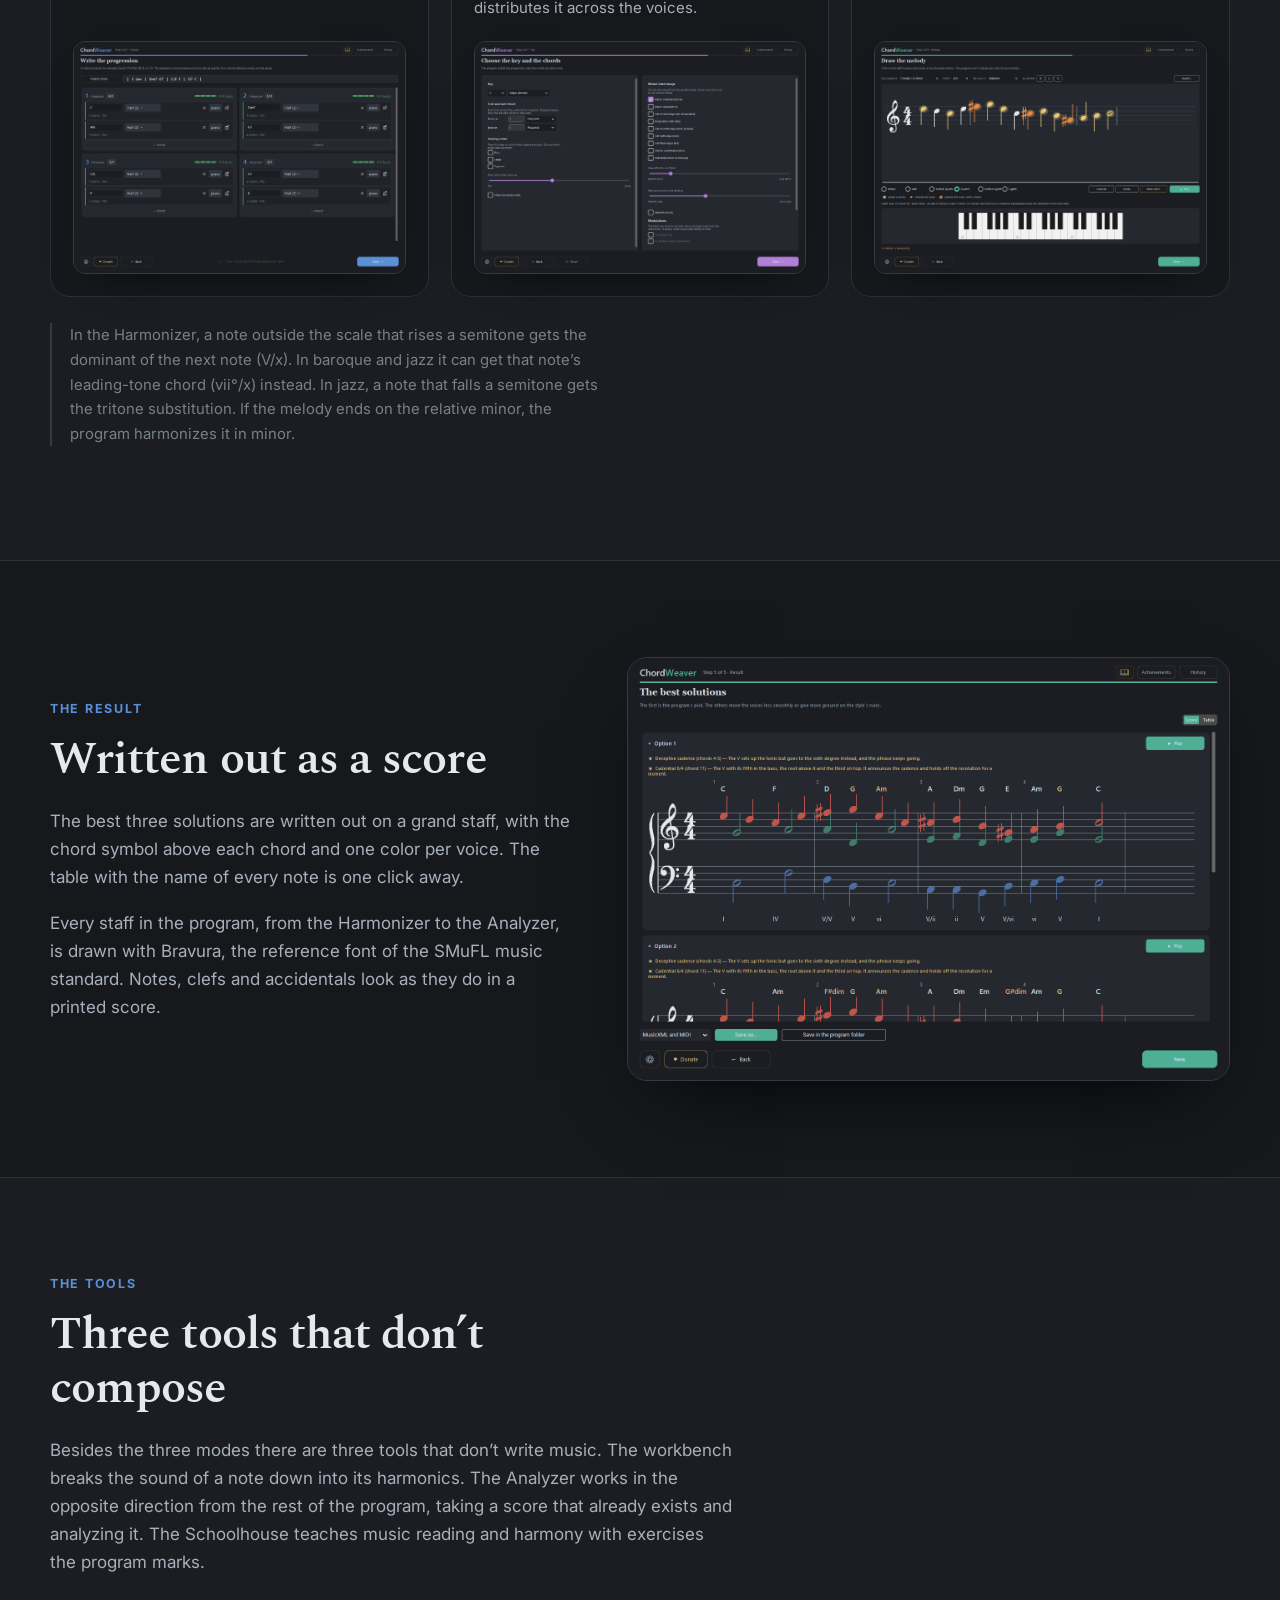
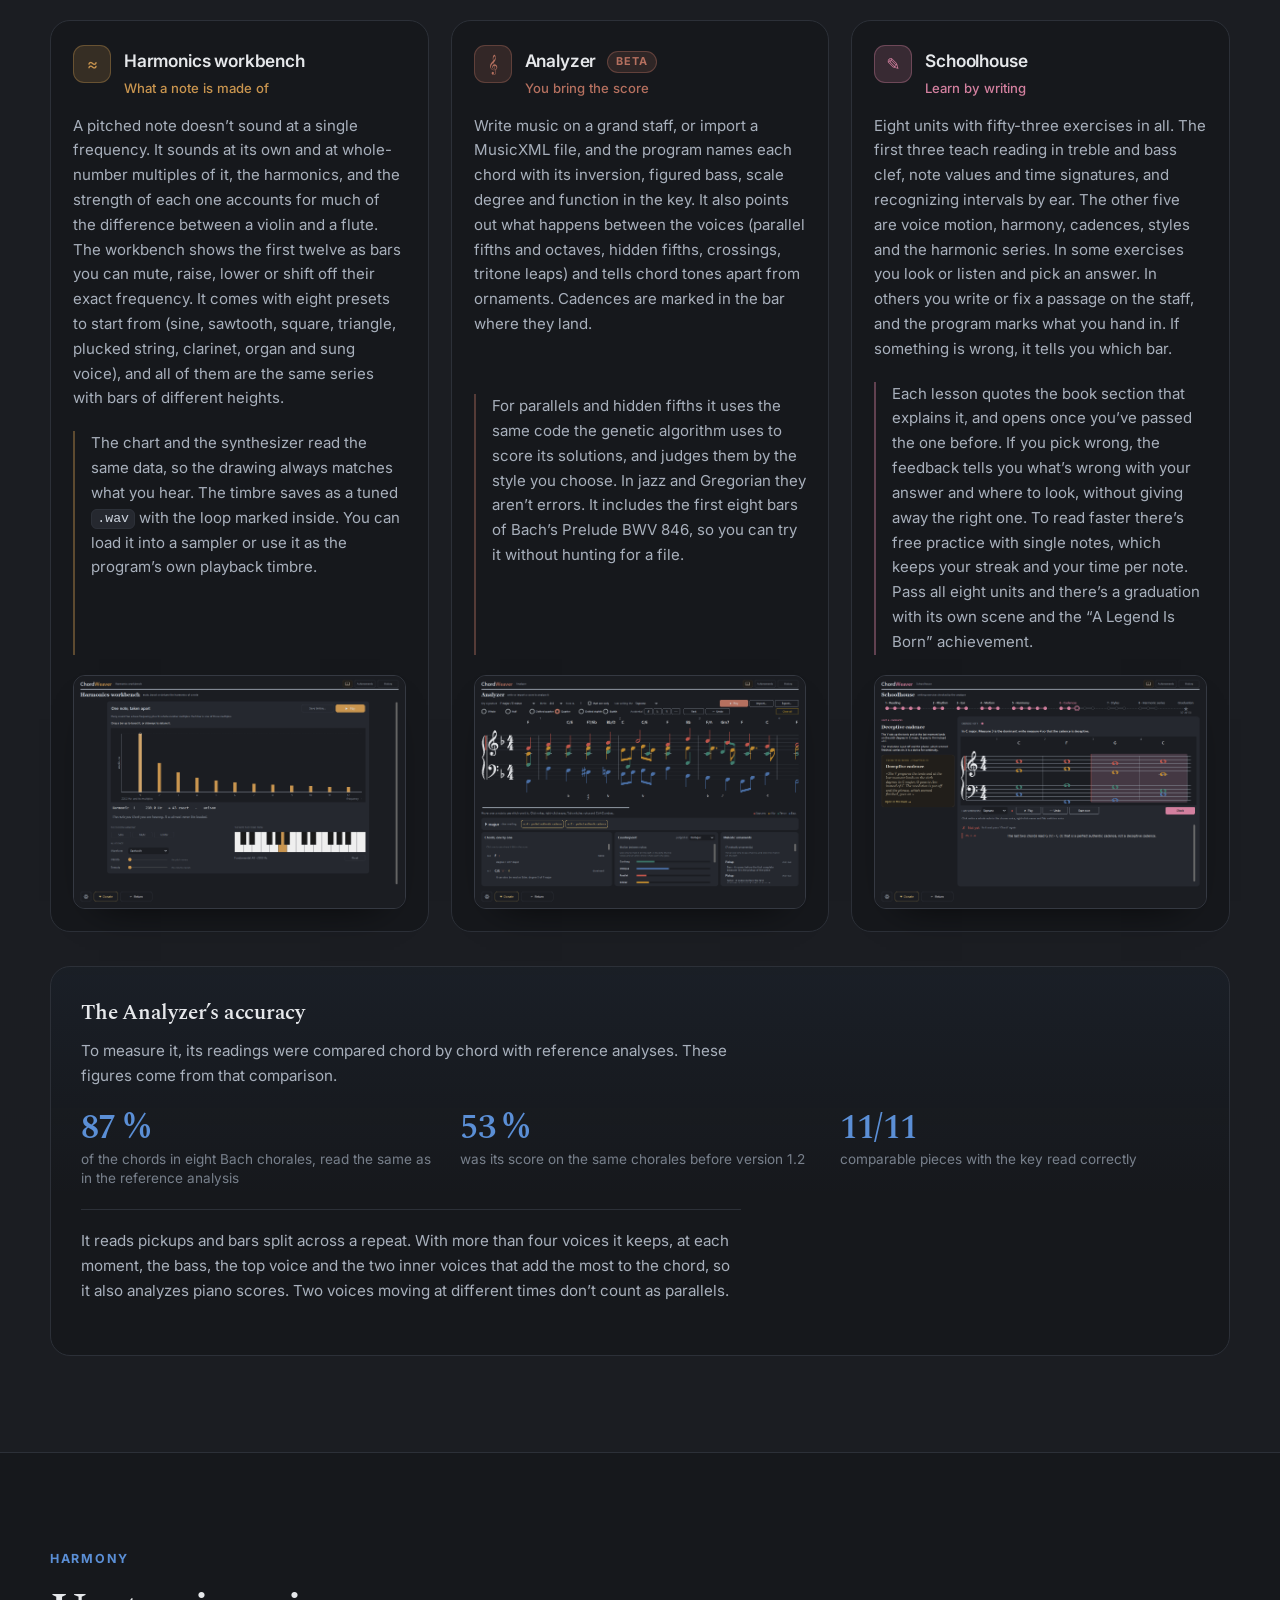
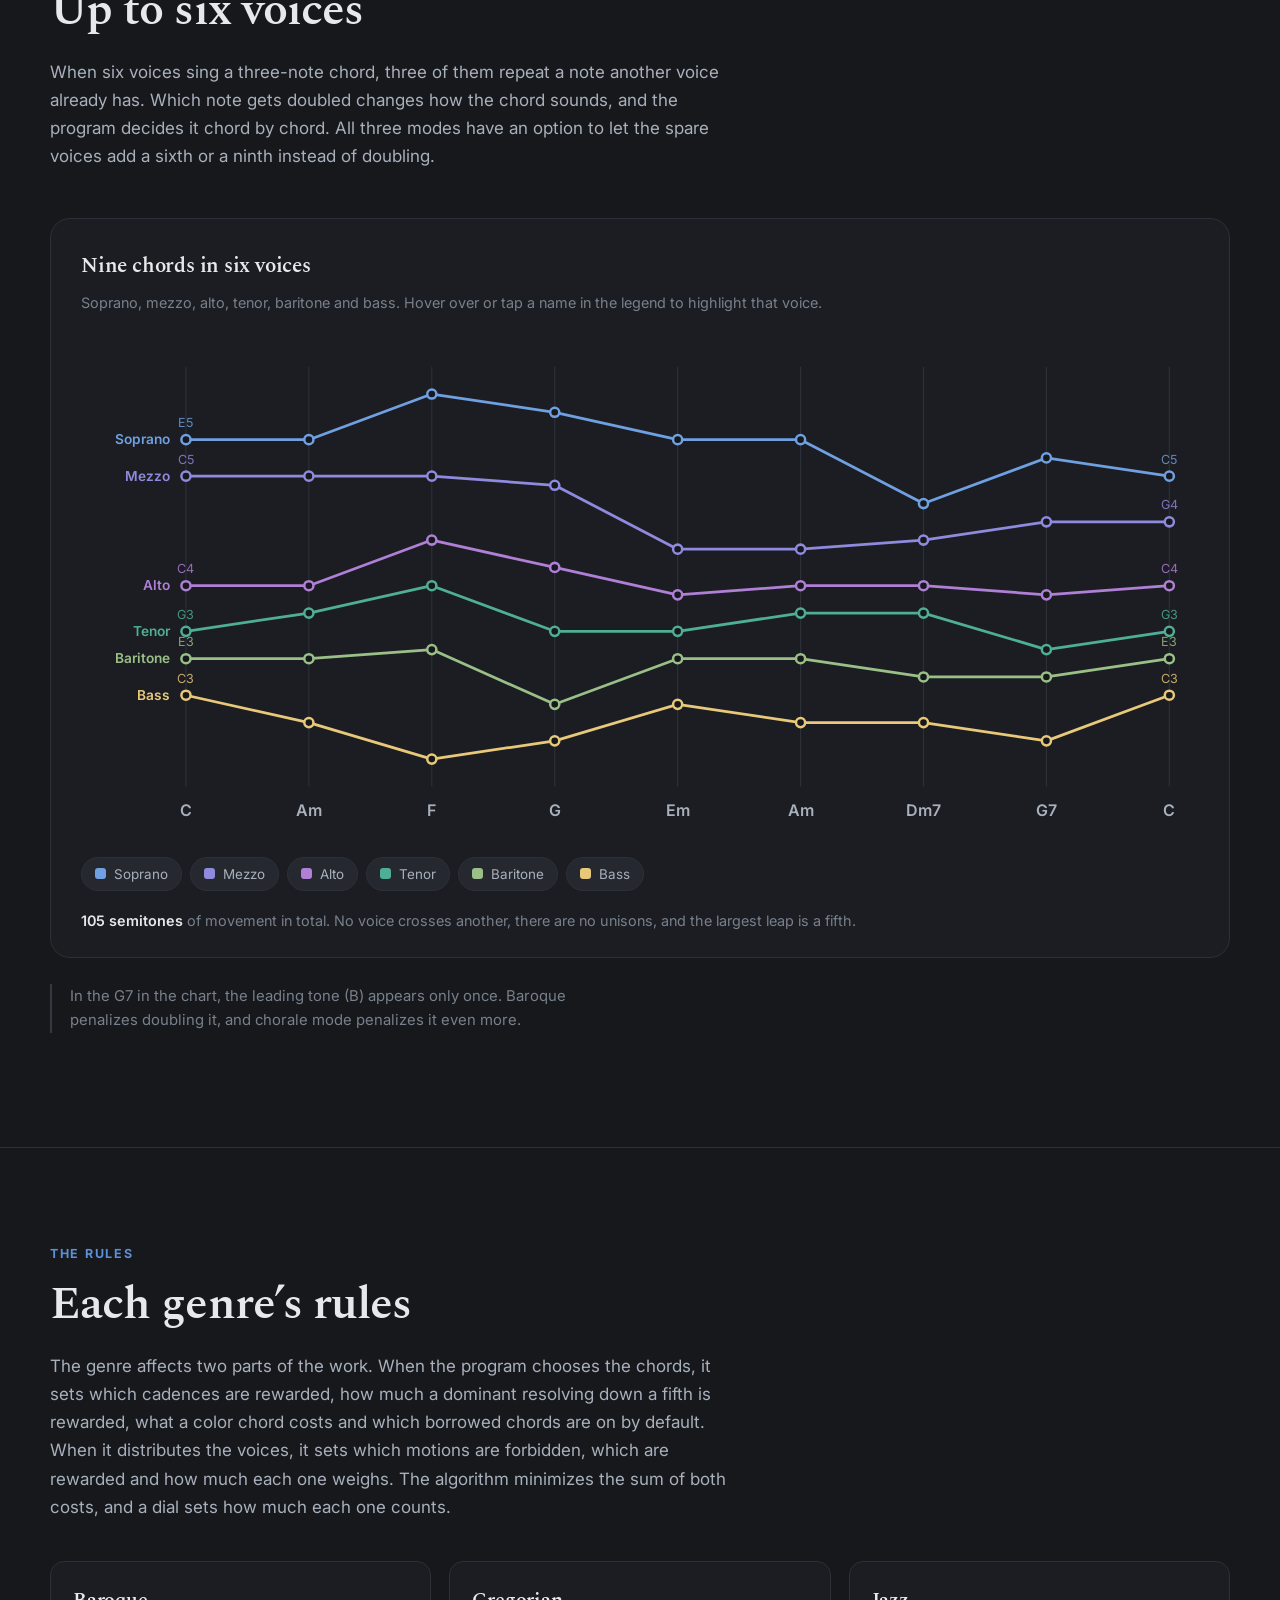
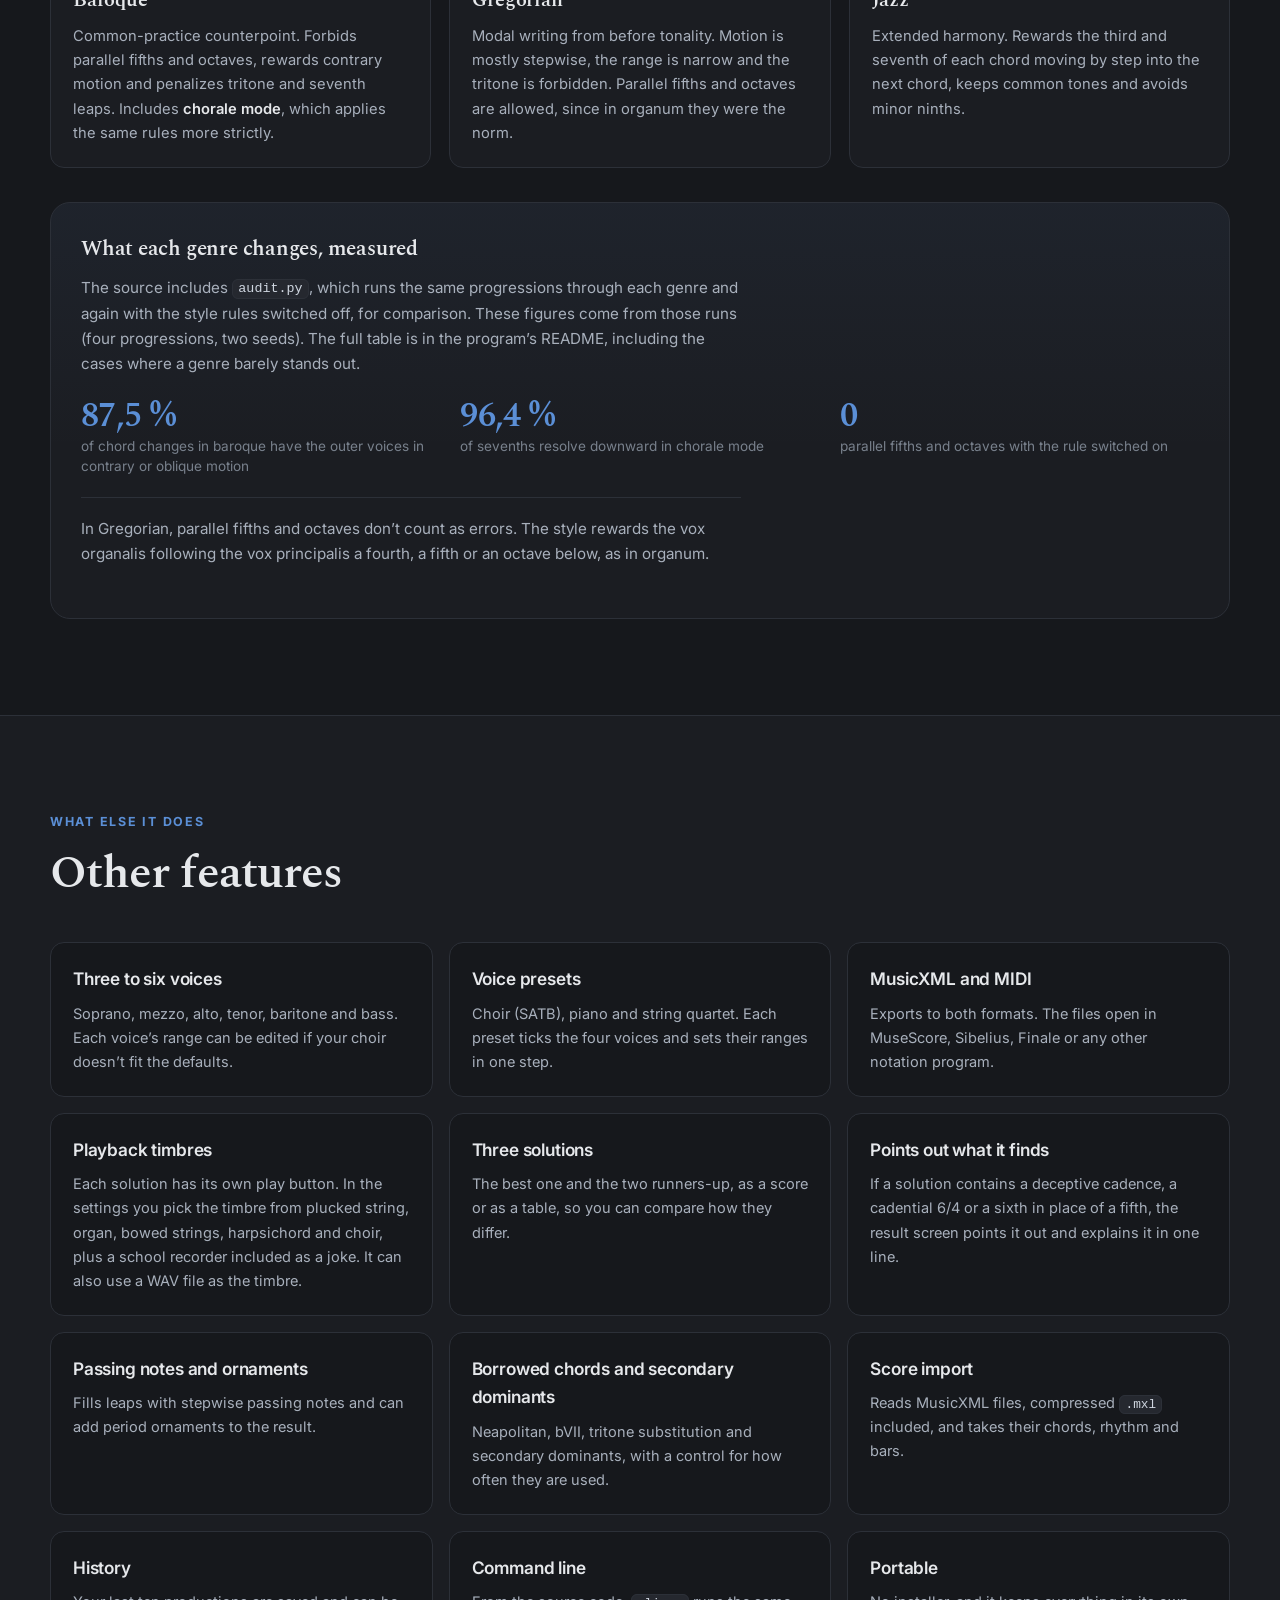
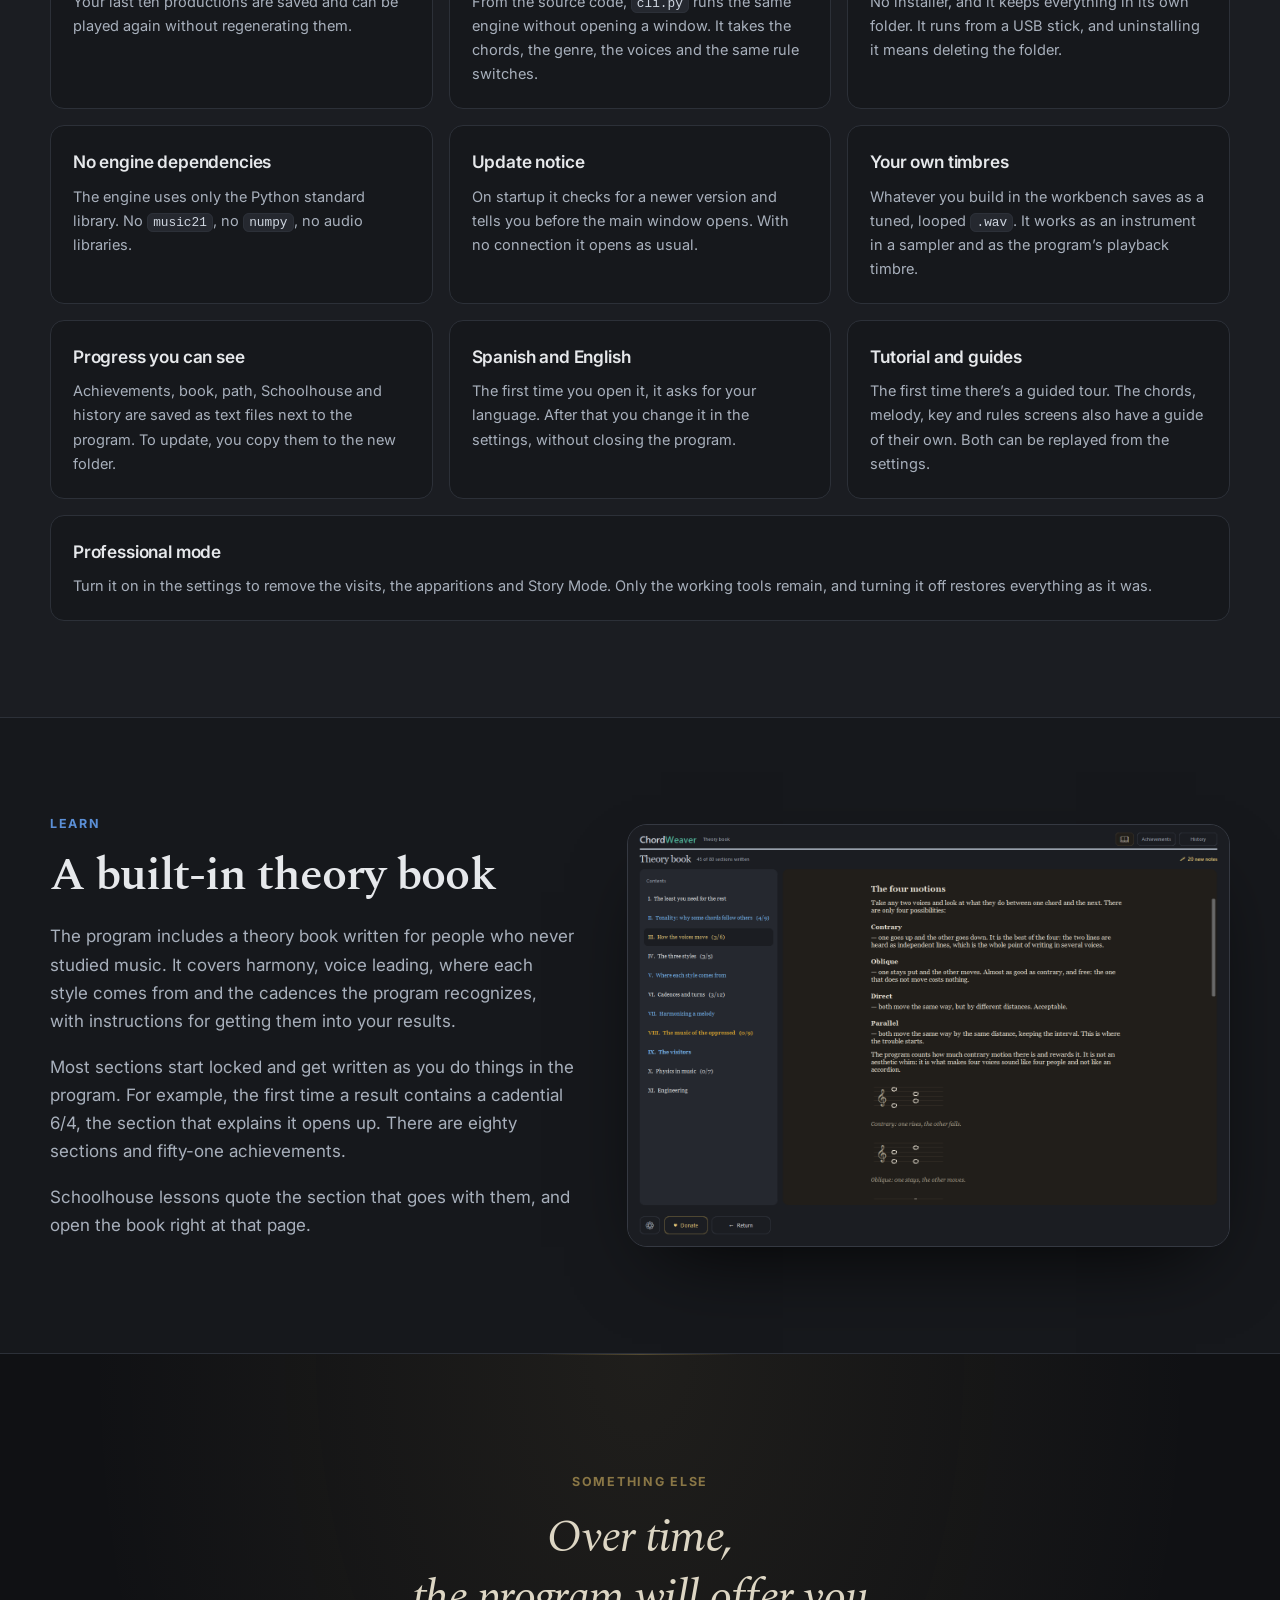
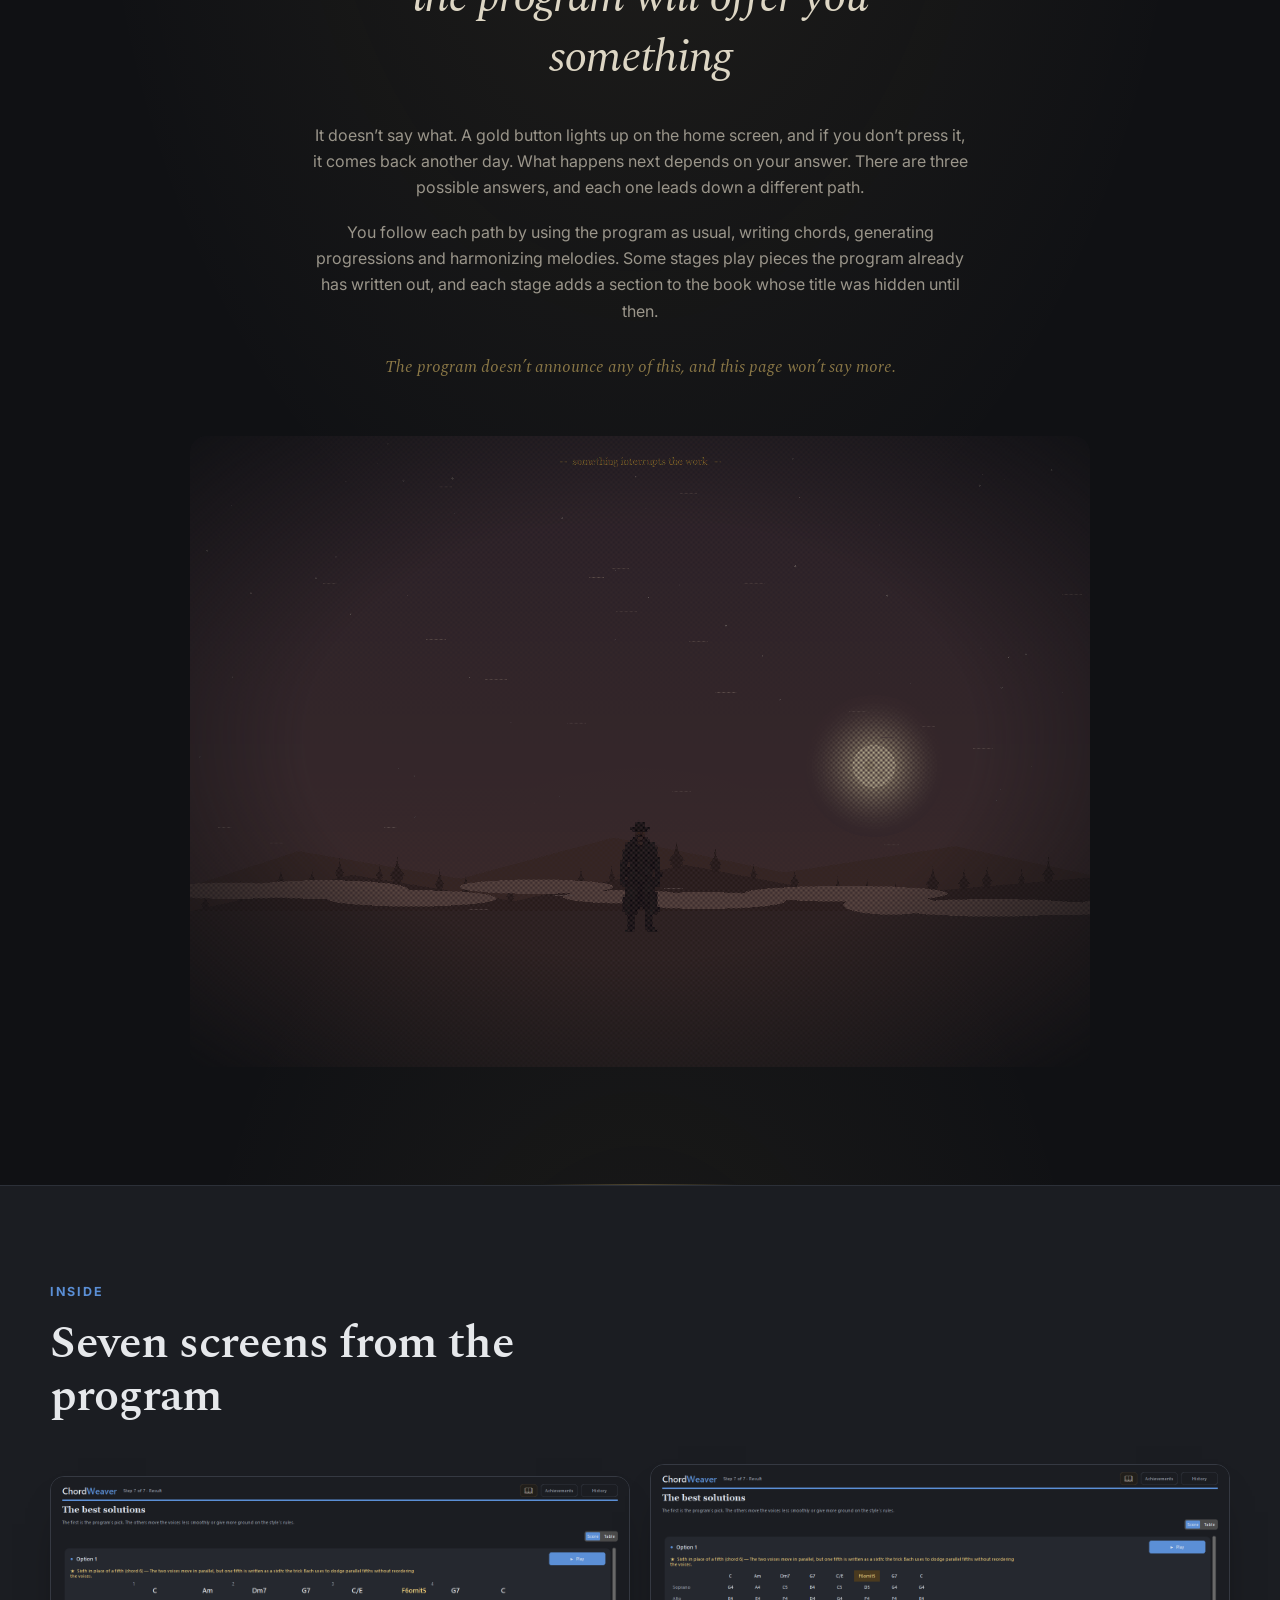
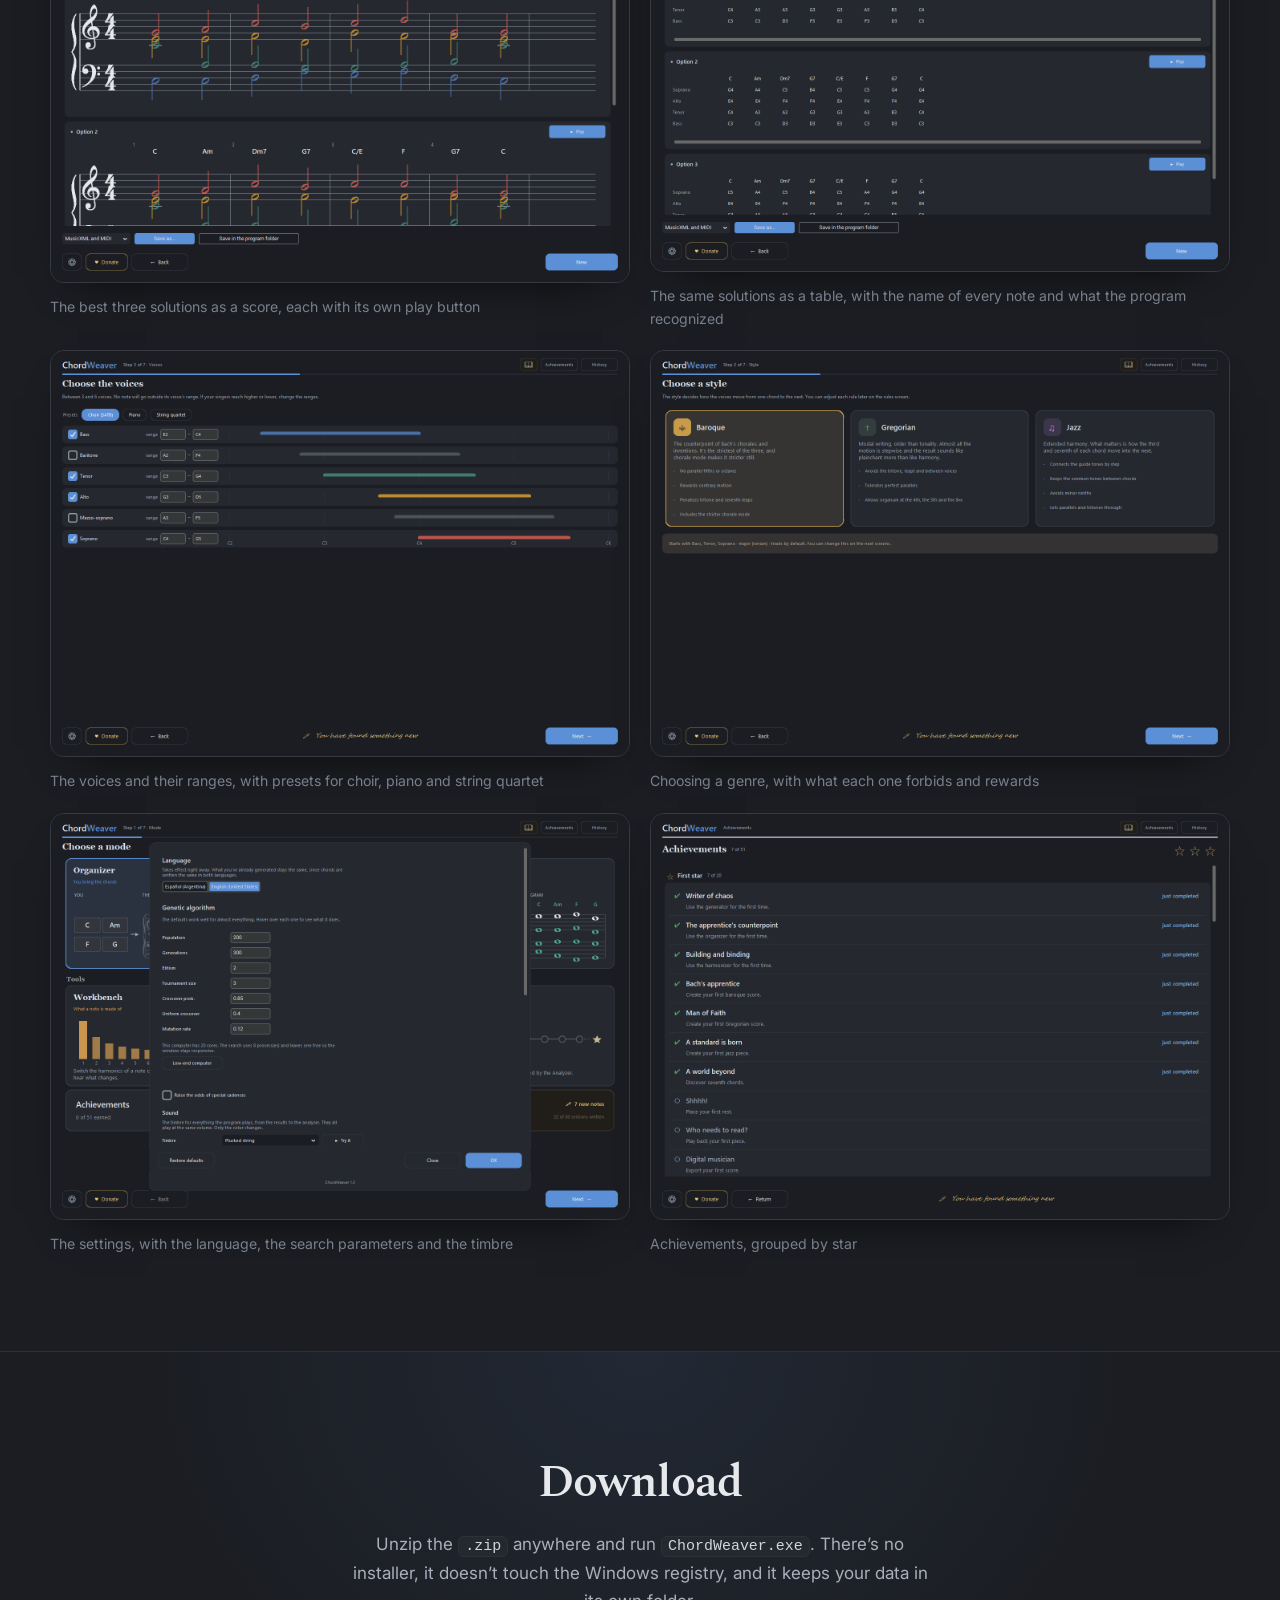
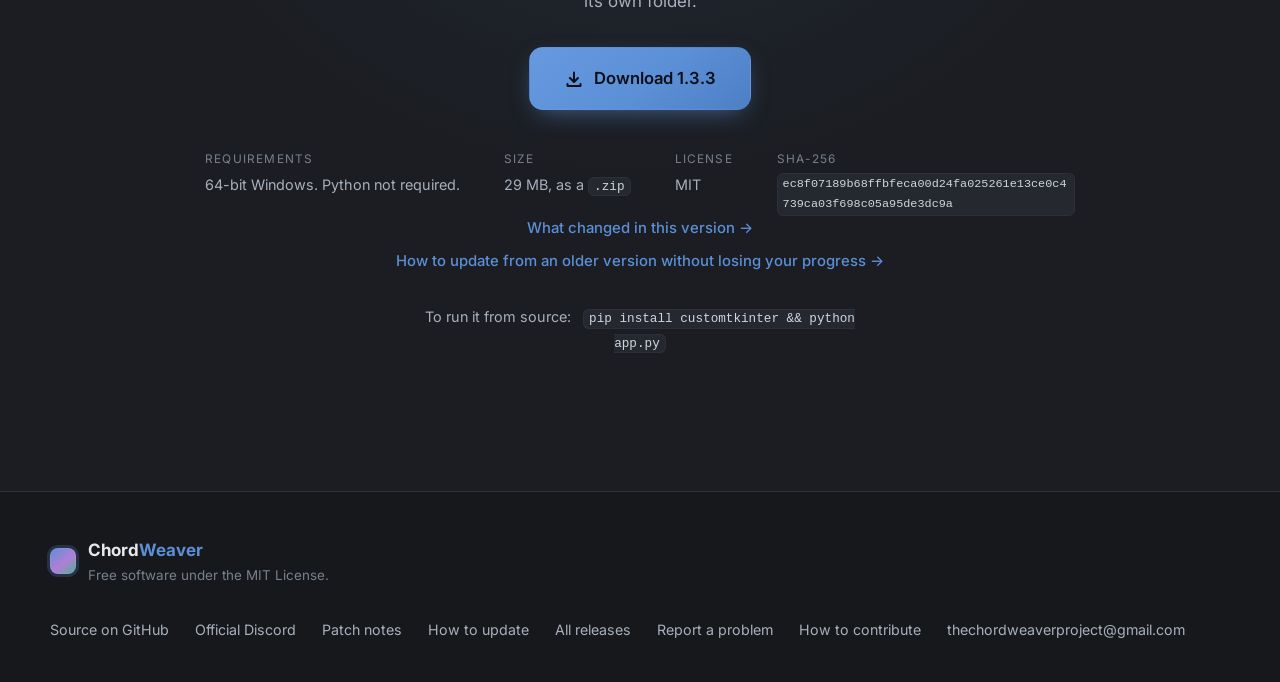
==== commit 89f71f9f: "ChordWeaver 1.3.3: download links and release notes Co-Authored-By: Claude Opus 5.5 <noreply@anthrop" ====
--- a/index.html
+++ b/index.html
@@ -83,14 +83,14 @@
       reordena. Sólo decide cómo se reparten entre las voces.
     </p>
     <div class="cta reveal">
-      <a class="btn btn-primary" href="https://github.com/ChordWeaver/chordweaver/releases/latest/download/ChordWeaver-1.3.2-windows.zip" data-track="download">
+      <a class="btn btn-primary" href="https://github.com/ChordWeaver/chordweaver/releases/latest/download/ChordWeaver-1.3.3-windows.zip" data-track="download">
         <svg viewBox="0 0 20 20" width="18" height="18" aria-hidden="true"><path fill="currentColor" d="M10 2.5a1 1 0 0 1 1 1v7.09l2.3-2.3a1 1 0 0 1 1.4 1.42l-4 4a1 1 0 0 1-1.4 0l-4-4a1 1 0 1 1 1.4-1.42l2.3 2.3V3.5a1 1 0 0 1 1-1ZM3.5 14a1 1 0 0 1 1 1v1h11v-1a1 1 0 1 1 2 0v1.5a1.5 1.5 0 0 1-1.5 1.5h-12A1.5 1.5 0 0 1 2.5 16.5V15a1 1 0 0 1 1-1Z"/></svg>
-        <span data-i18n="hero.download">Descargar 1.3.2</span>
+        <span data-i18n="hero.download">Descargar 1.3.3</span>
       </a>
       <a class="btn btn-ghost" href="https://github.com/ChordWeaver/chordweaver" target="_blank" rel="noopener" data-i18n="hero.source">Ver el código</a>
     </div>
     <p class="meta reveal">
-      <span data-i18n="hero.meta.version">Versión 1.3.2</span>
+      <span data-i18n="hero.meta.version">Versión 1.3.3</span>
       <span class="sep">·</span>
       <span data-i18n="hero.meta.size">29 MB</span>
       <span class="sep">·</span>
@@ -595,9 +595,9 @@
       <code>ChordWeaver.exe</code>. No hay instalador, no toca el registro de
       Windows y guarda tus datos en su propia carpeta.
     </p>
-    <a class="btn btn-primary btn-big reveal" href="https://github.com/ChordWeaver/chordweaver/releases/latest/download/ChordWeaver-1.3.2-windows.zip">
+    <a class="btn btn-primary btn-big reveal" href="https://github.com/ChordWeaver/chordweaver/releases/latest/download/ChordWeaver-1.3.3-windows.zip">
       <svg viewBox="0 0 20 20" width="20" height="20" aria-hidden="true"><path fill="currentColor" d="M10 2.5a1 1 0 0 1 1 1v7.09l2.3-2.3a1 1 0 0 1 1.4 1.42l-4 4a1 1 0 0 1-1.4 0l-4-4a1 1 0 1 1 1.4-1.42l2.3 2.3V3.5a1 1 0 0 1 1-1ZM3.5 14a1 1 0 0 1 1 1v1h11v-1a1 1 0 1 1 2 0v1.5a1.5 1.5 0 0 1-1.5 1.5h-12A1.5 1.5 0 0 1 2.5 16.5V15a1 1 0 0 1 1-1Z"/></svg>
-      <span data-i18n="dl.btn">Descargar 1.3.2</span>
+      <span data-i18n="dl.btn">Descargar 1.3.3</span>
     </a>
     <dl class="dl-facts reveal">
       <div><dt data-i18n="dl.f1">Requisitos</dt><dd data-i18n="dl.f1v">Windows de 64 bits. No hace falta Python.</dd></div>
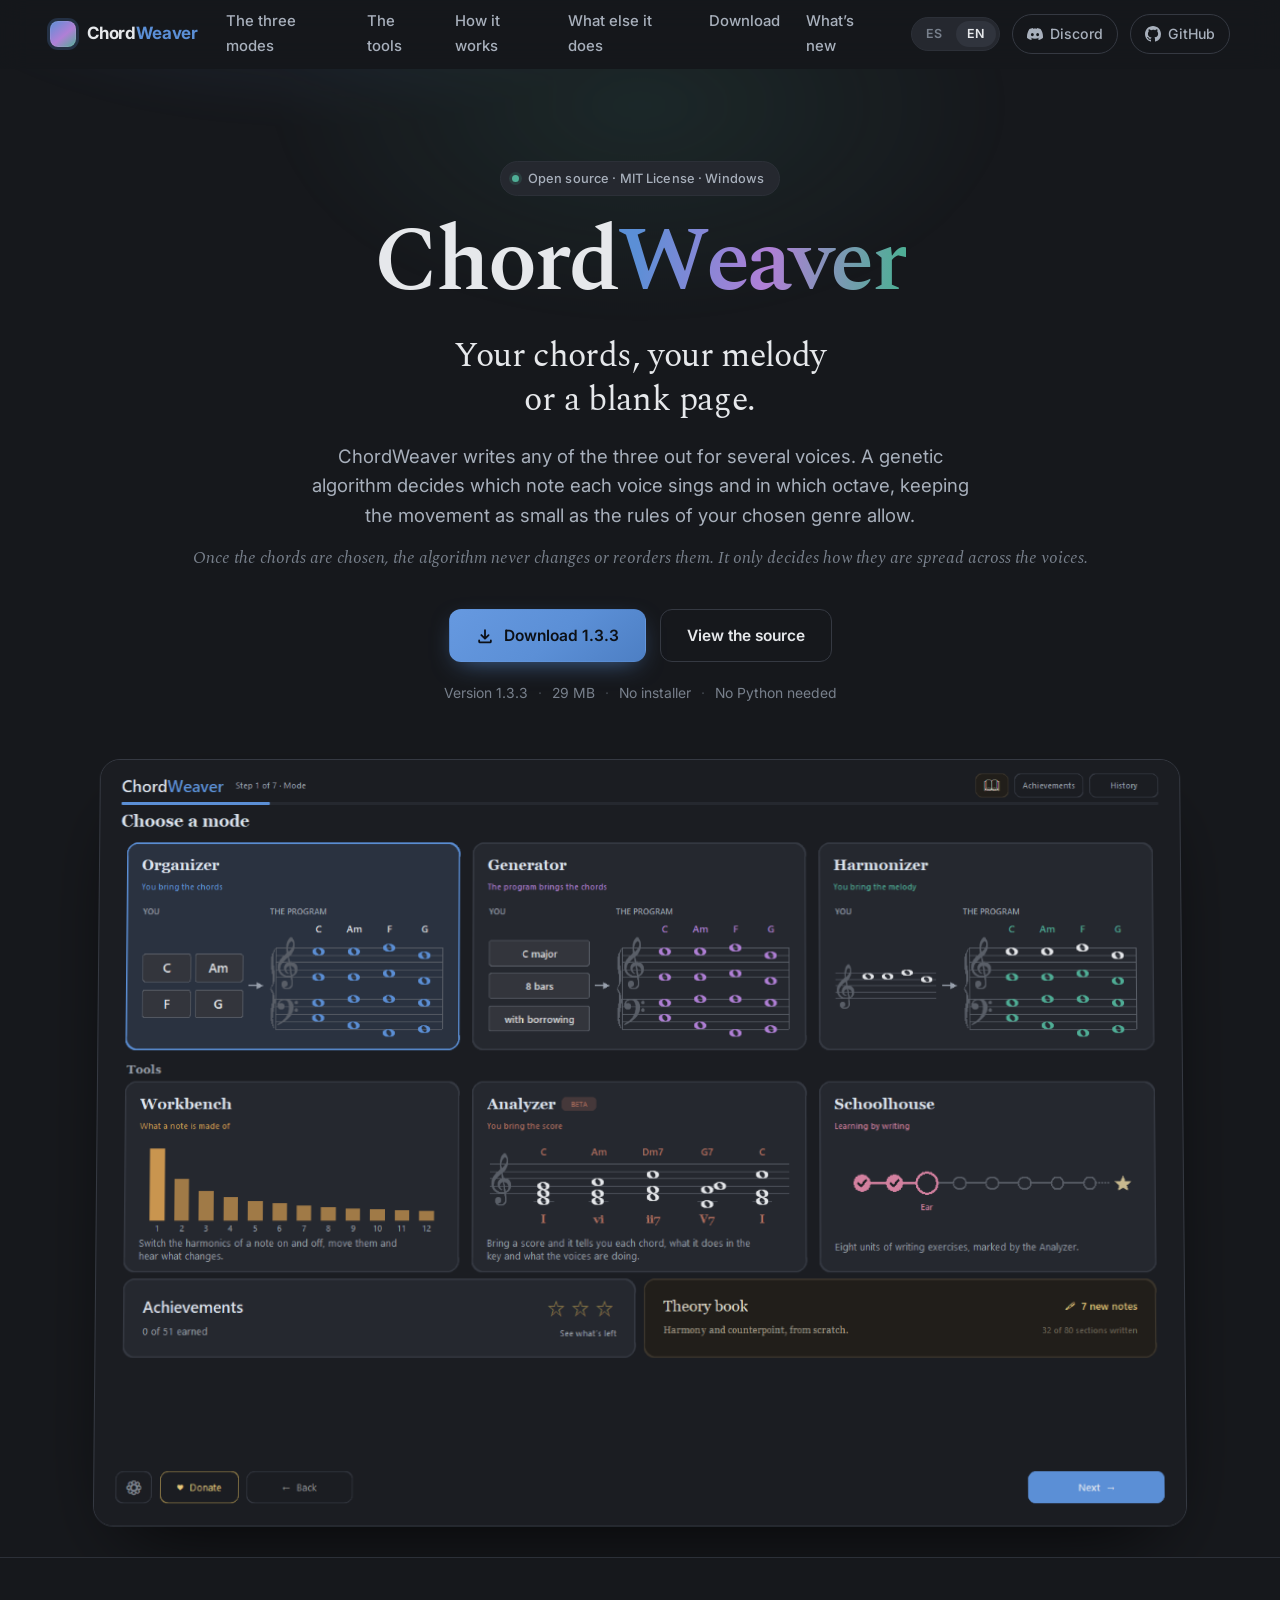
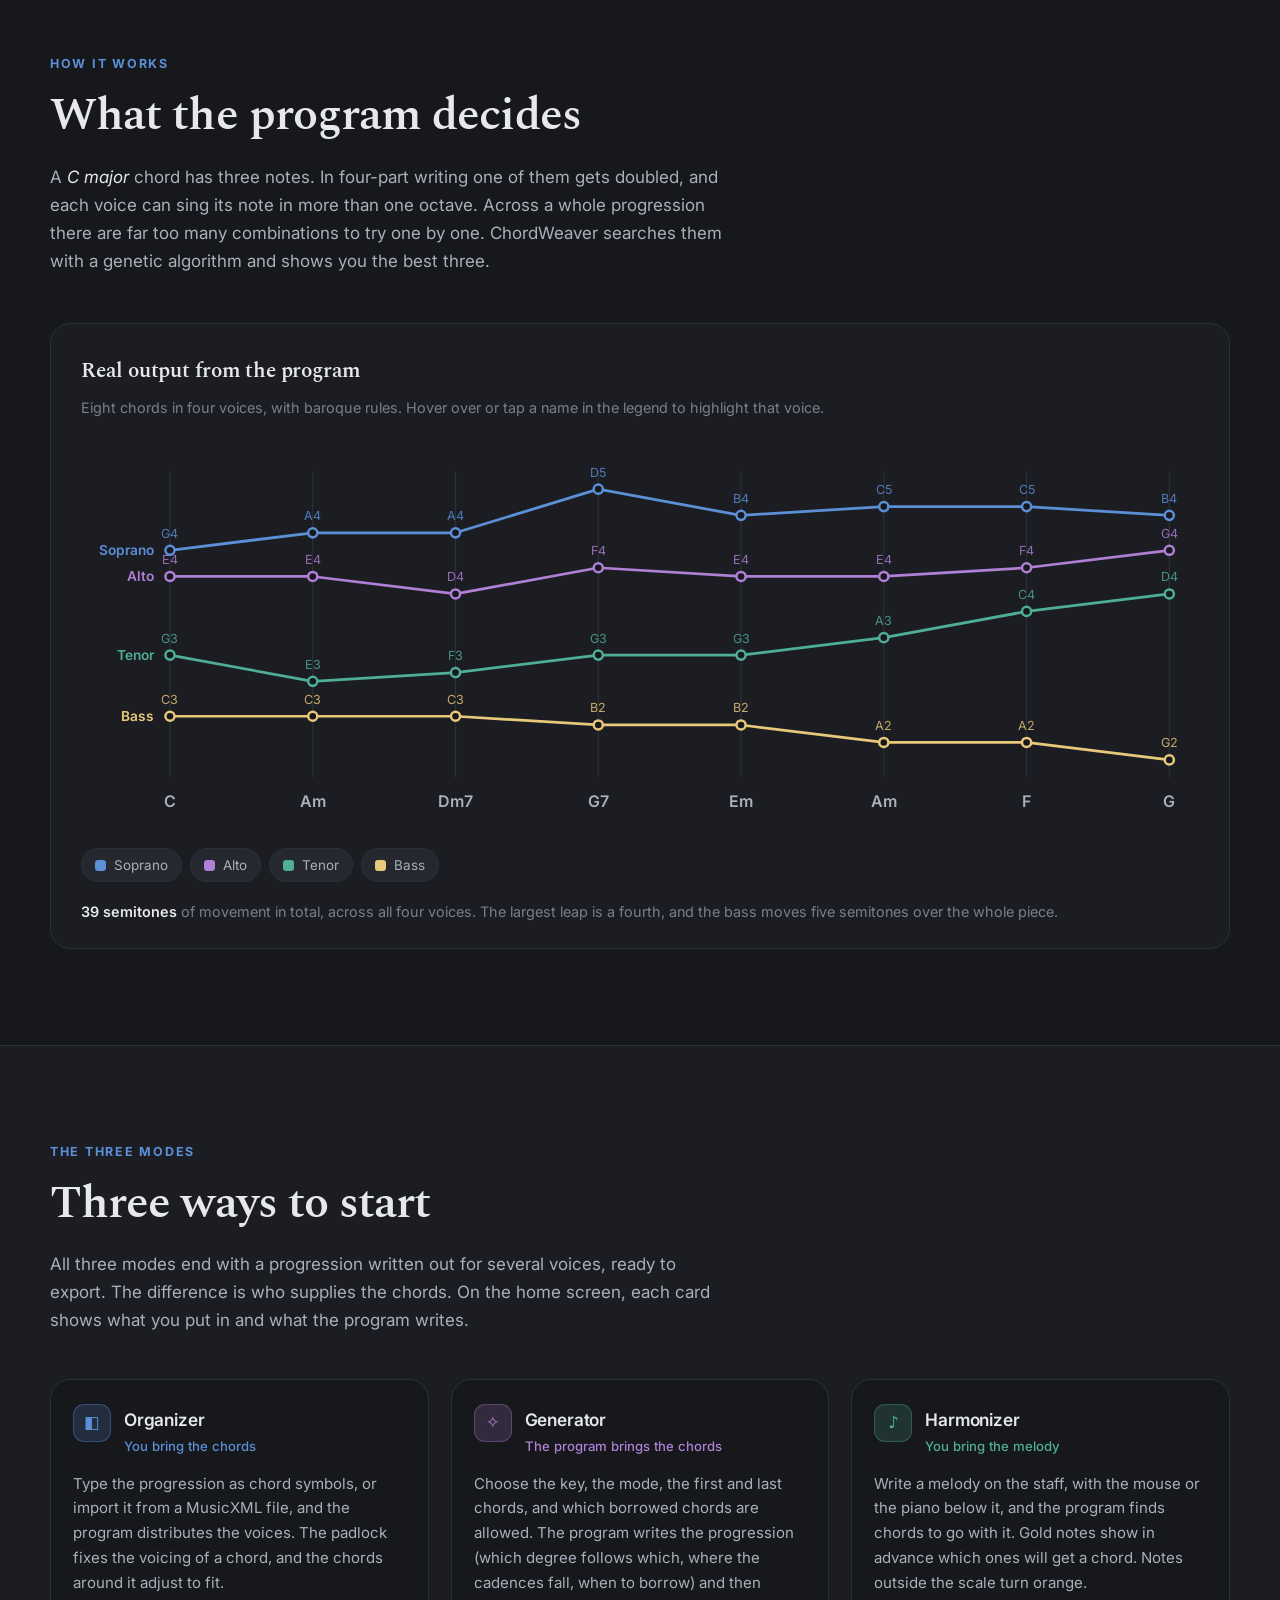
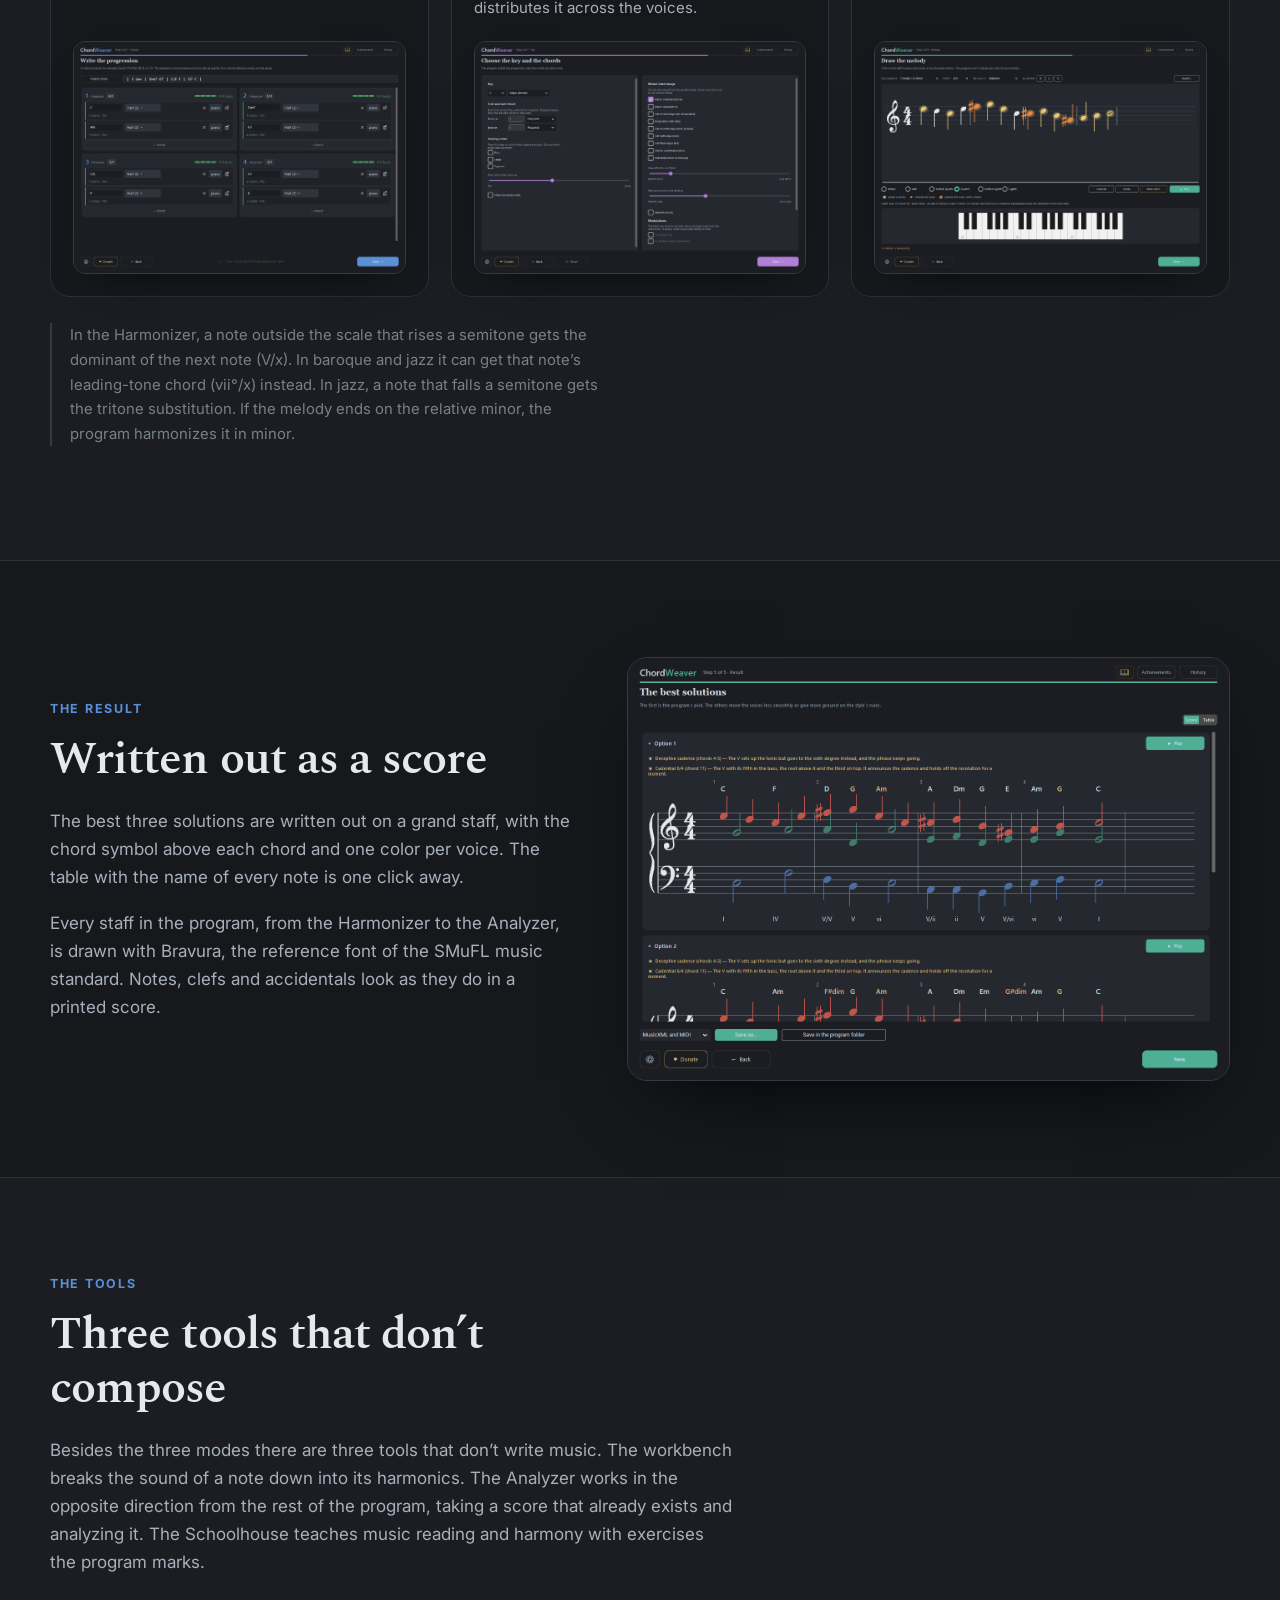
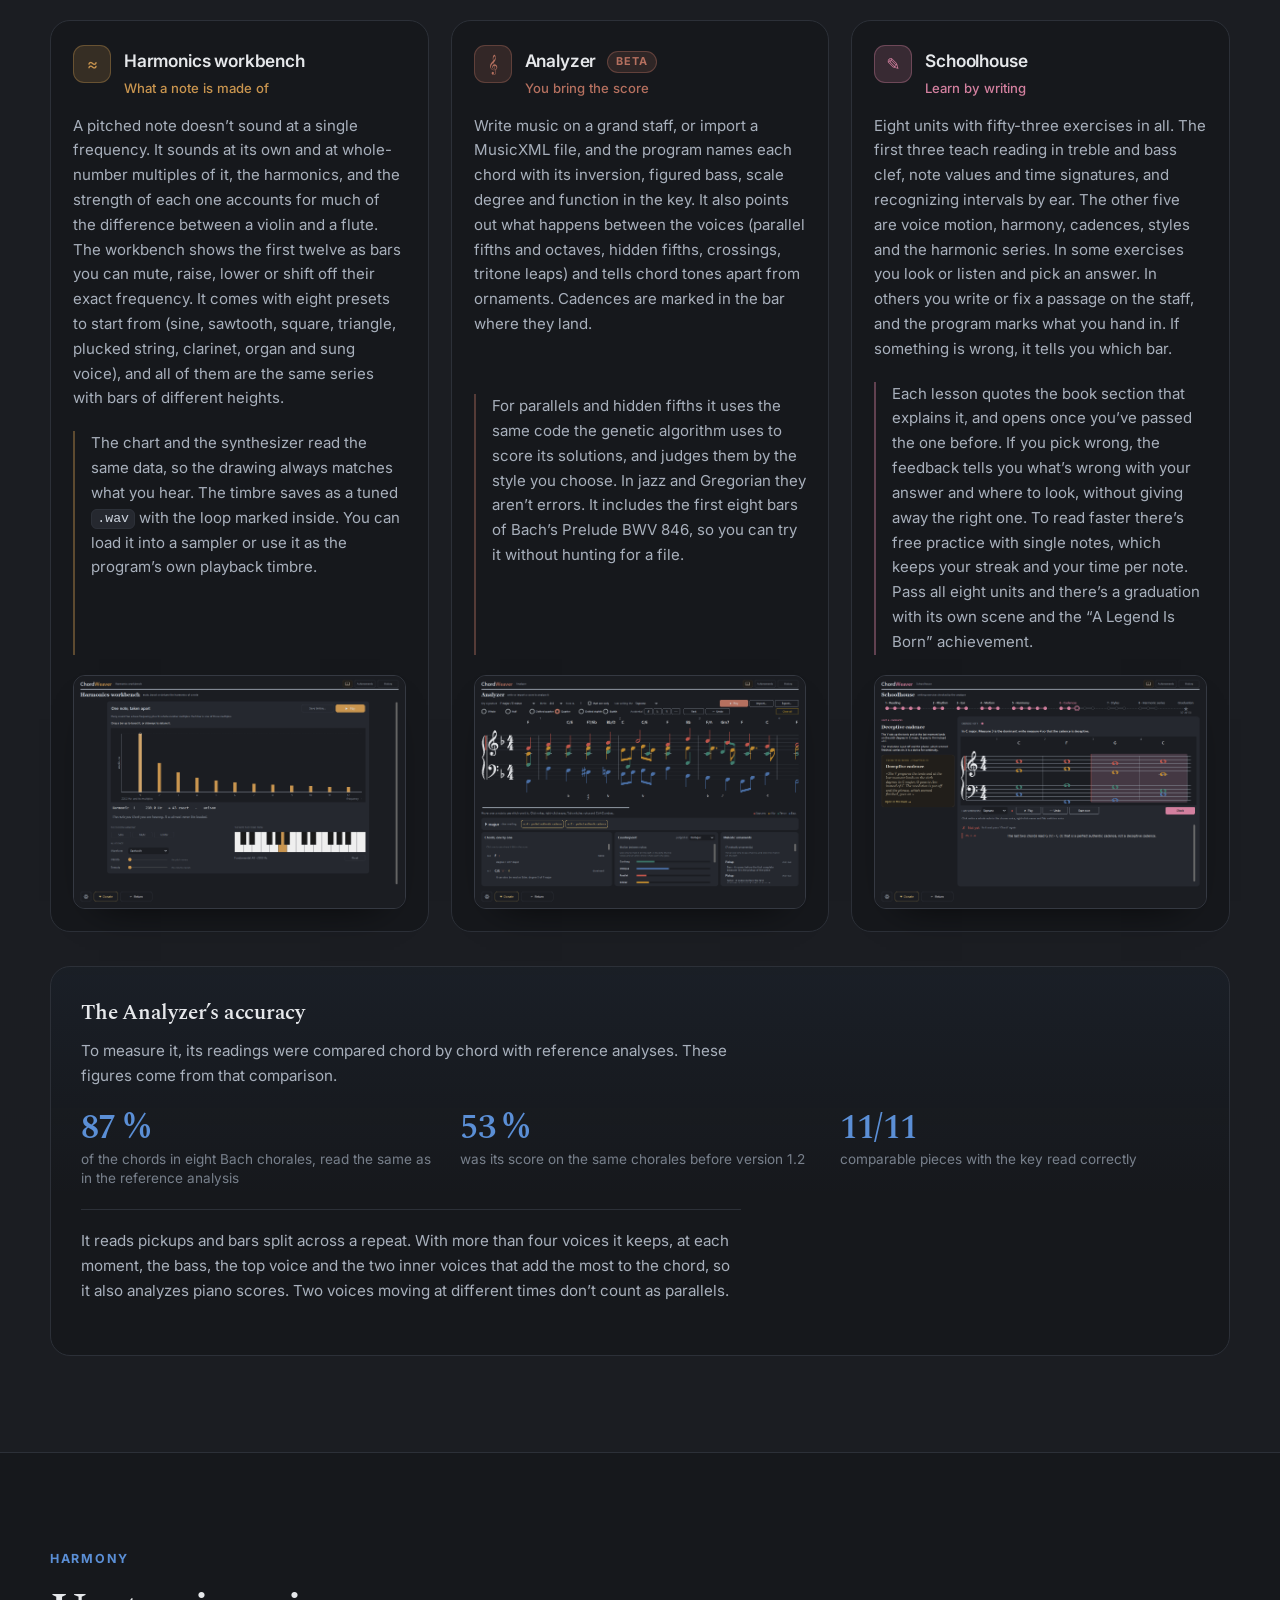
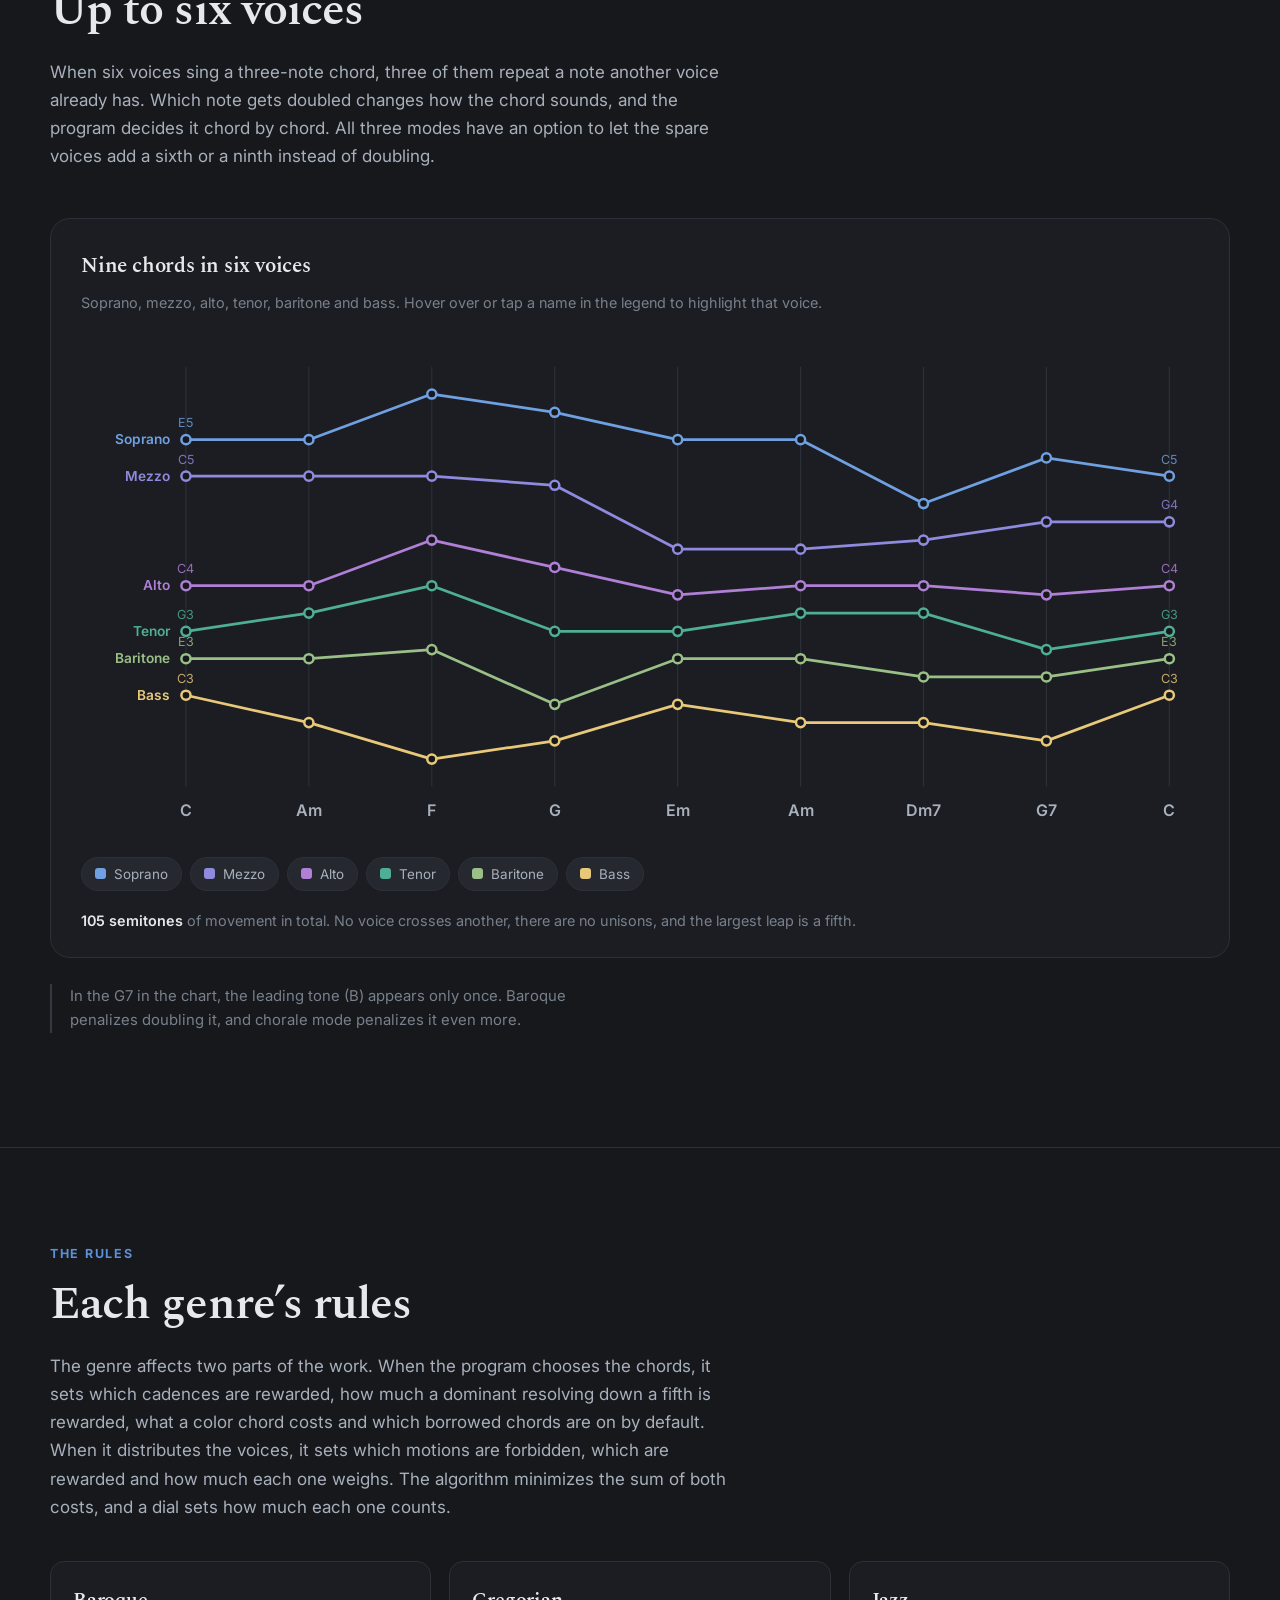
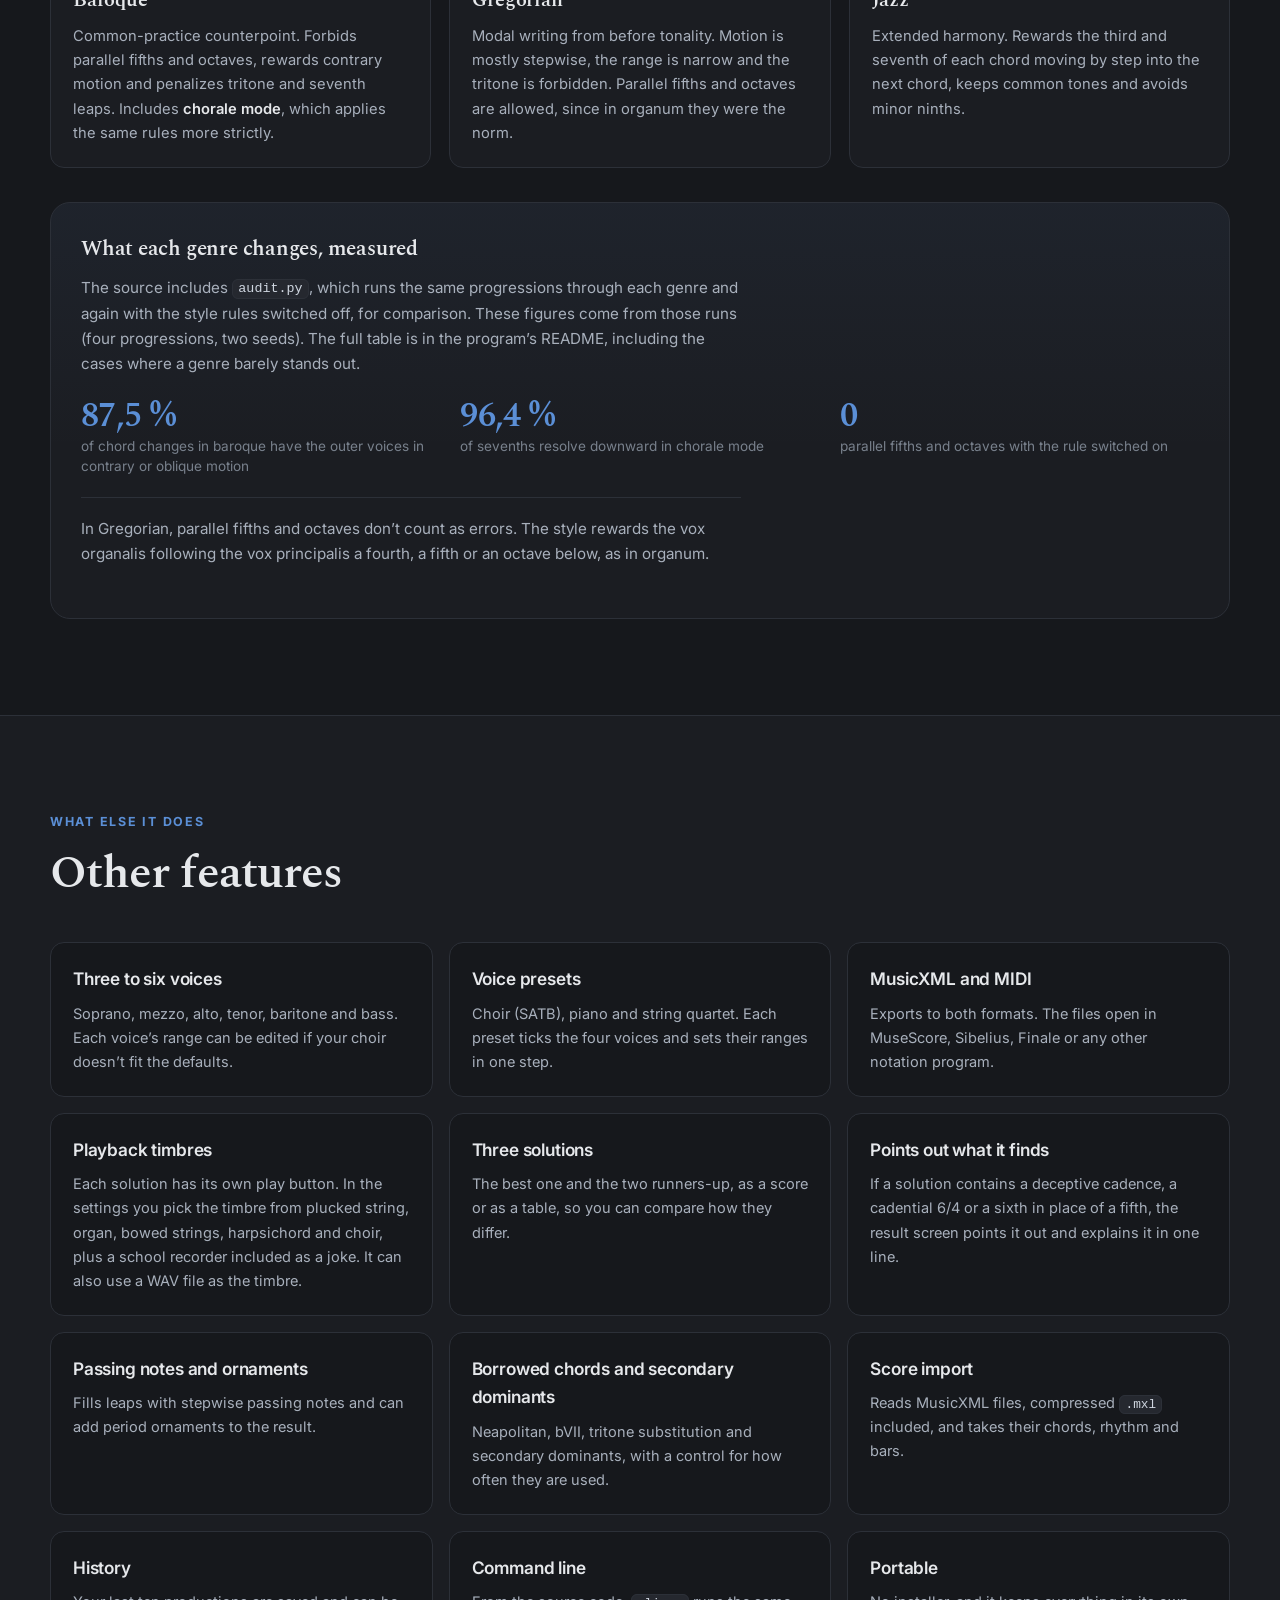
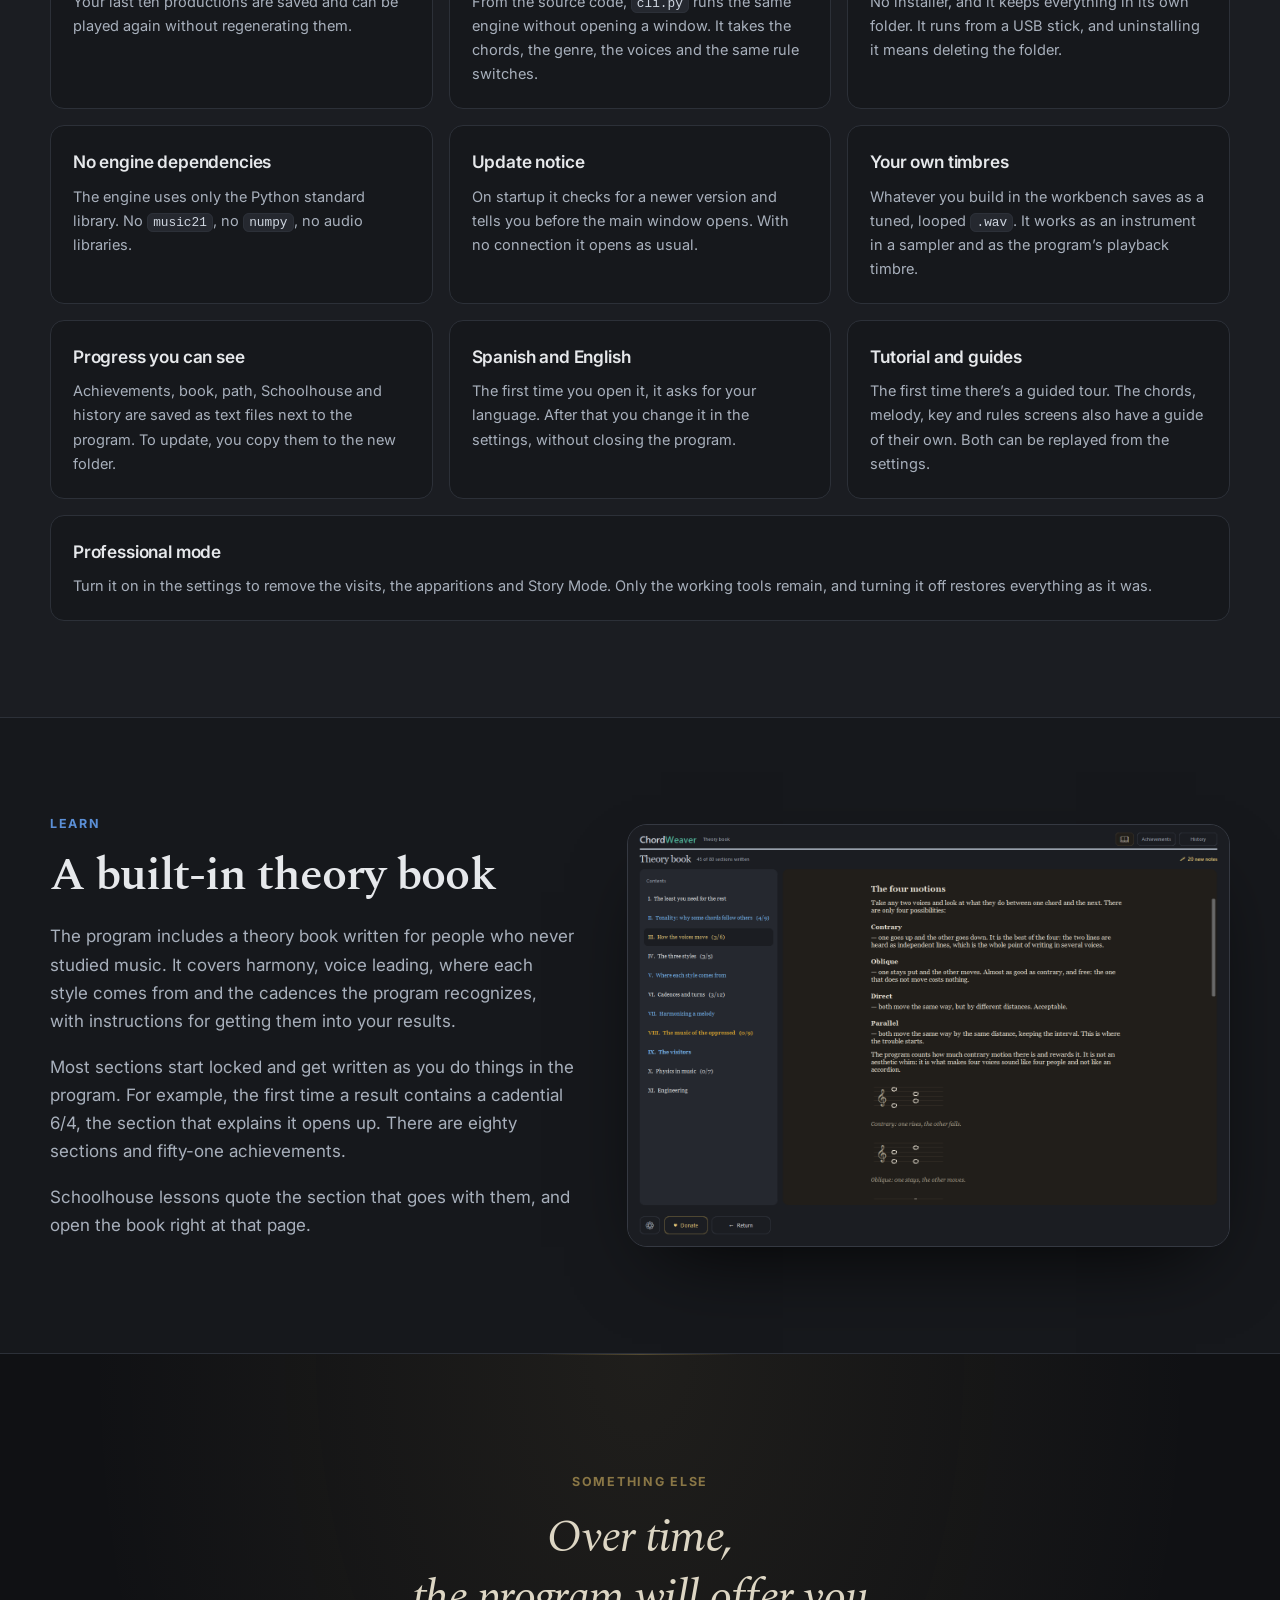
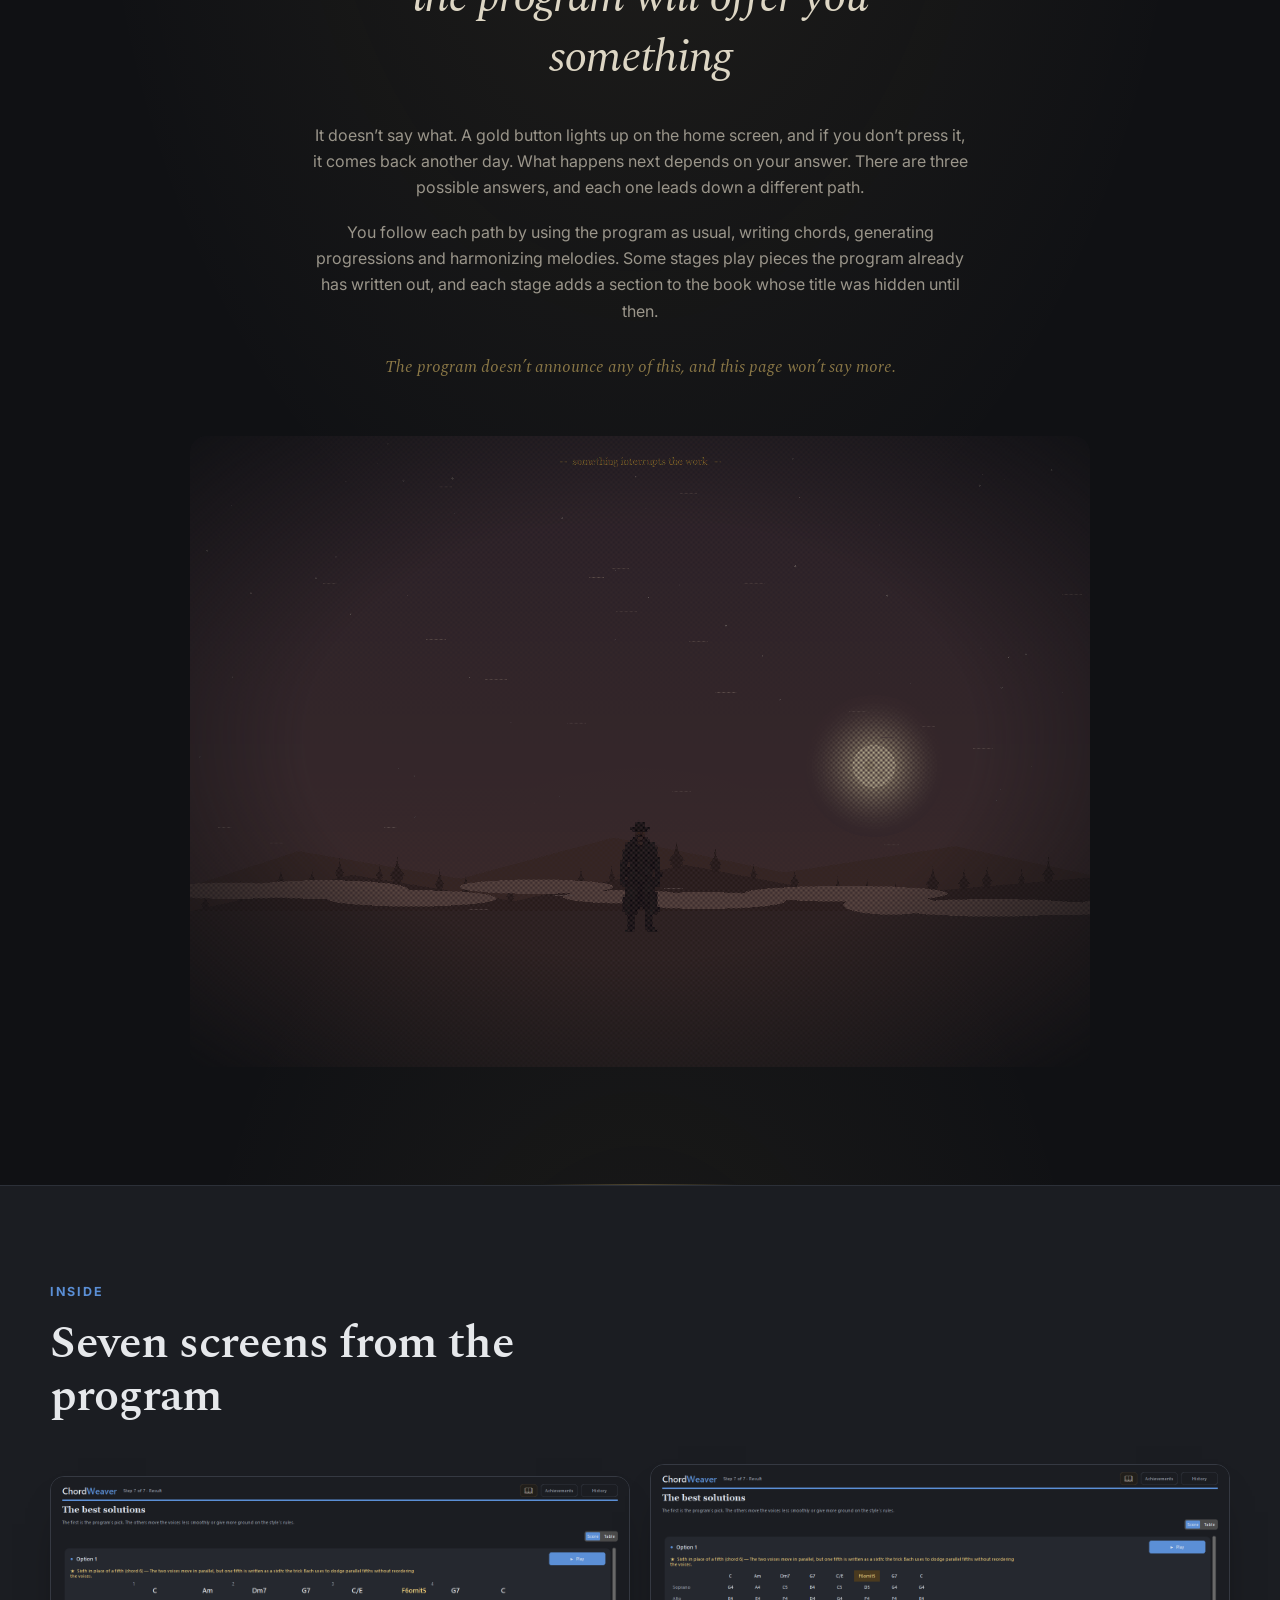
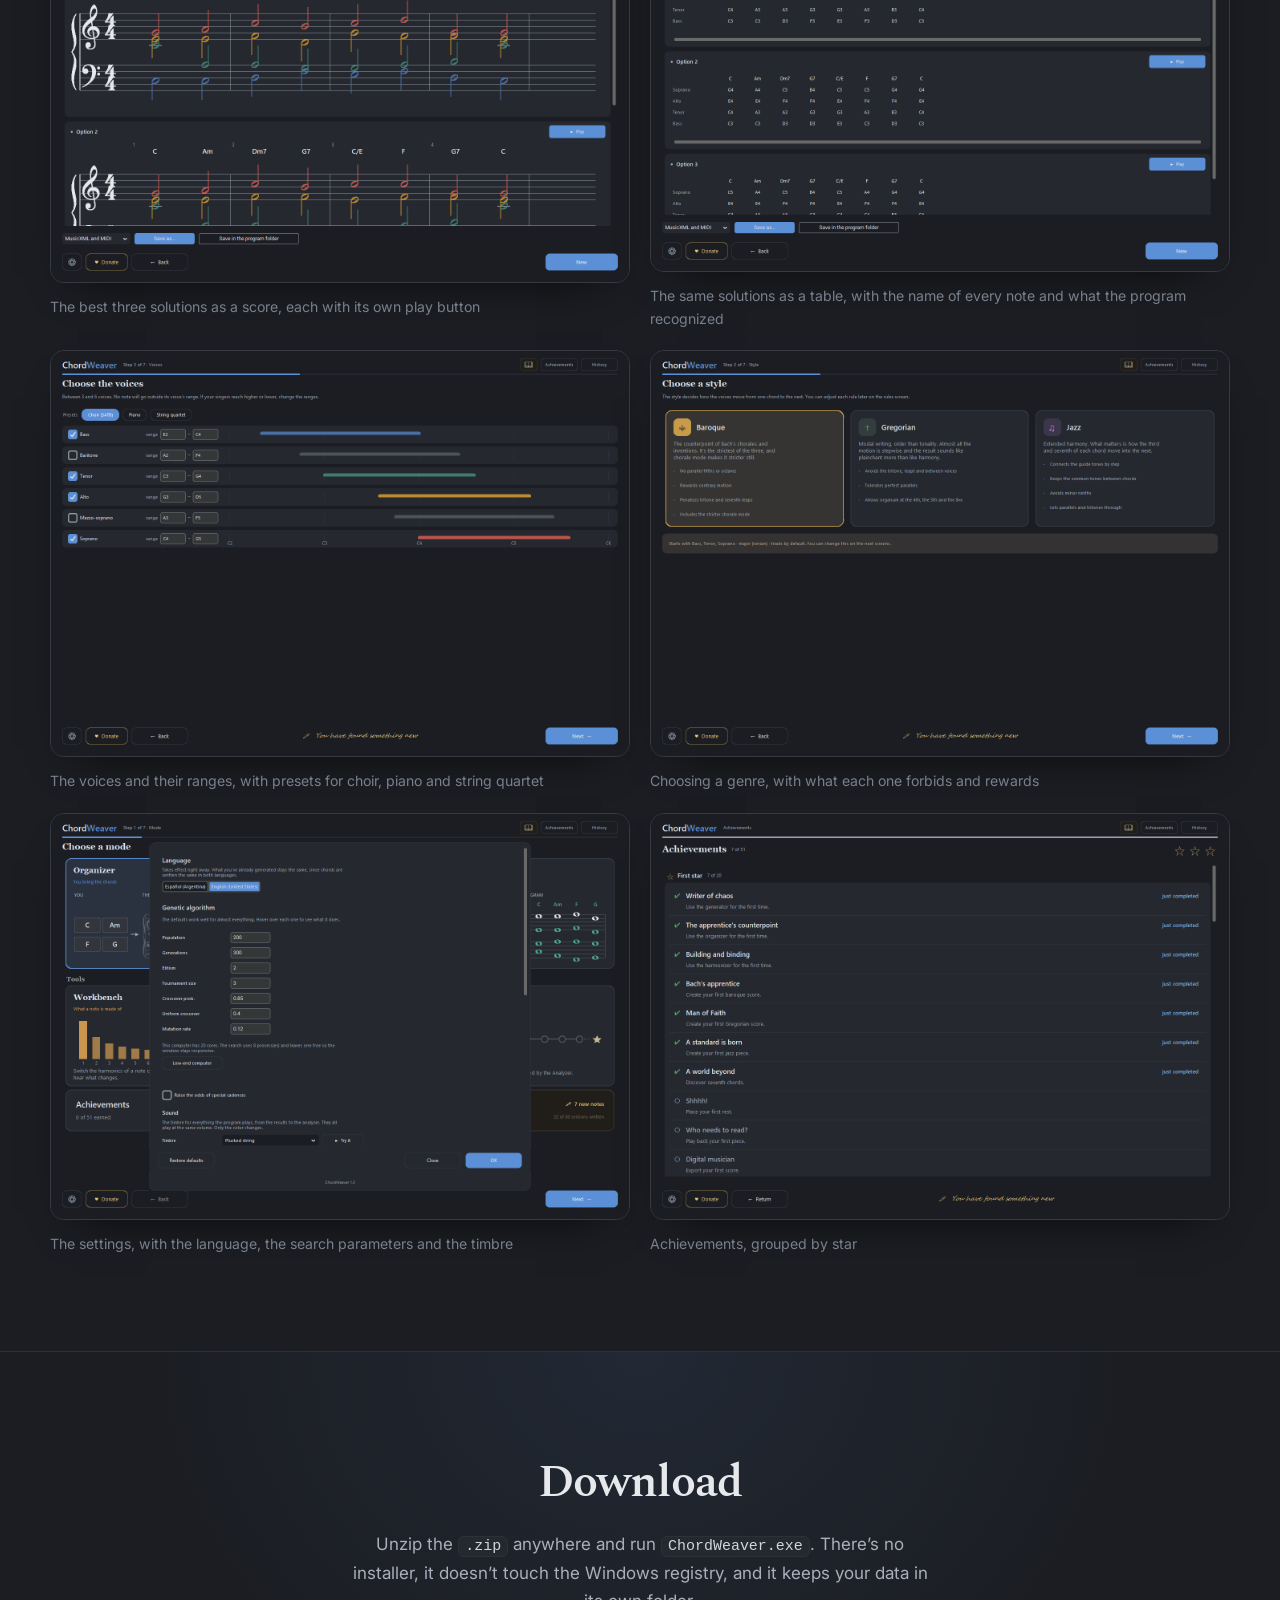
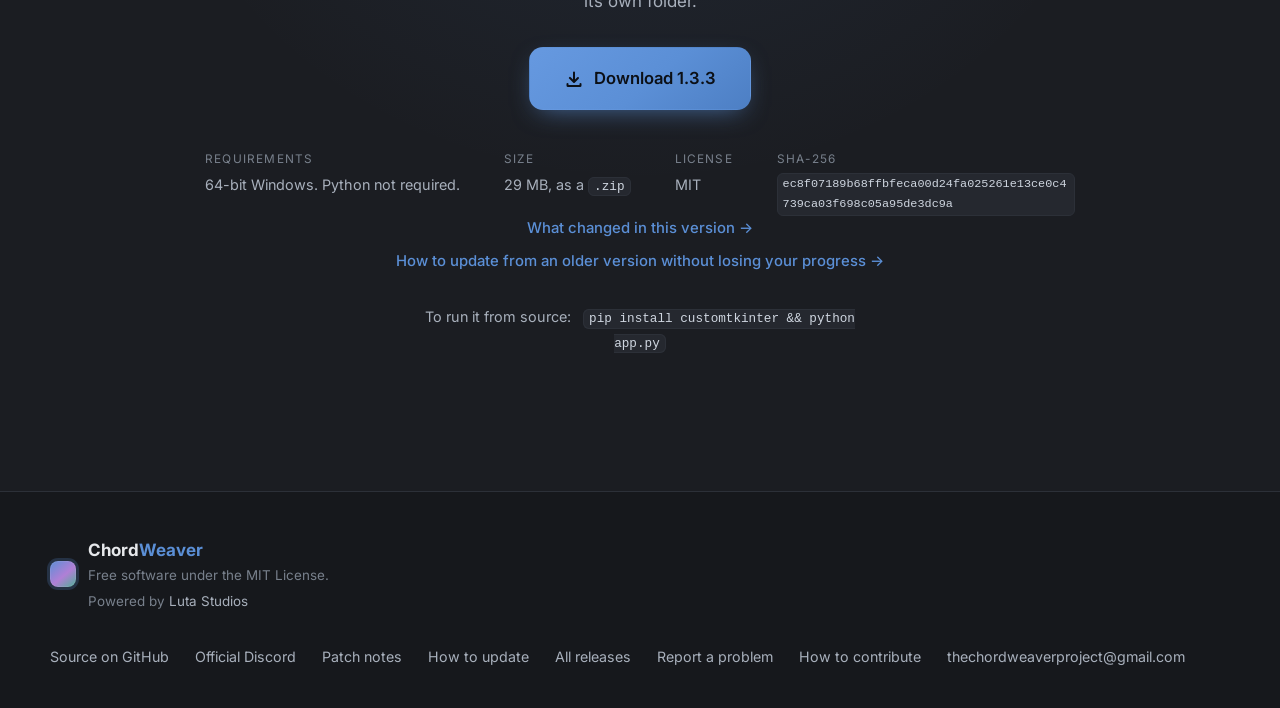
==== commit d925f16a: "Footer: Powered by Luta Studios Co-Authored-By: Claude Opus 5.5 <noreply@anthropic.com> Claude-Sessi" ====
--- a/index.html
+++ b/index.html
@@ -23,7 +23,7 @@
 <link rel="preconnect" href="https://fonts.googleapis.com">
 <link rel="preconnect" href="https://fonts.gstatic.com" crossorigin>
 <link href="https://fonts.googleapis.com/css2?family=Spectral:ital,wght@0,300;0,400;0,600;1,400&family=Inter:wght@400;500;600;700&display=swap" rel="stylesheet">
-<link rel="stylesheet" href="assets/css/style.css?v=f9ed75b3">
+<link rel="stylesheet" href="assets/css/style.css?v=508fc15f">
 </head>
 <body>
 
@@ -625,6 +625,7 @@
       <div>
         <p class="foot-name">Chord<em>Weaver</em></p>
         <p class="foot-note" data-i18n="foot.note">Software libre bajo licencia MIT.</p>
+        <p class="foot-powered">Powered by <a href="https://ignaciolurati1.github.io/estudio-web/" target="_blank" rel="noopener">Luta Studios</a></p>
       </div>
     </div>
     <nav class="foot-links" aria-label="Enlaces">
--- a/assets/css/style.css
+++ b/assets/css/style.css
@@ -459,6 +459,9 @@
 .foot-name { margin: 0; font-weight: 700; }
 .foot-name em { font-style: normal; color: var(--blue); }
 .foot-note { margin: 0; font-size: .84rem; color: var(--text-faint); }
+.foot-powered { margin: 4px 0 0; font-size: .84rem; color: var(--text-faint); }
+.foot-powered a { color: var(--text-dim); text-decoration: none; }
+.foot-powered a:hover { color: var(--text); text-decoration: underline; text-underline-offset: 3px; }
 .foot-links { display: flex; flex-wrap: wrap; gap: 8px 26px; }
 .foot-links a { color: var(--text-dim); text-decoration: none; font-size: .89rem; }
 .foot-links a:hover { color: var(--text); text-decoration: underline; text-underline-offset: 3px; }
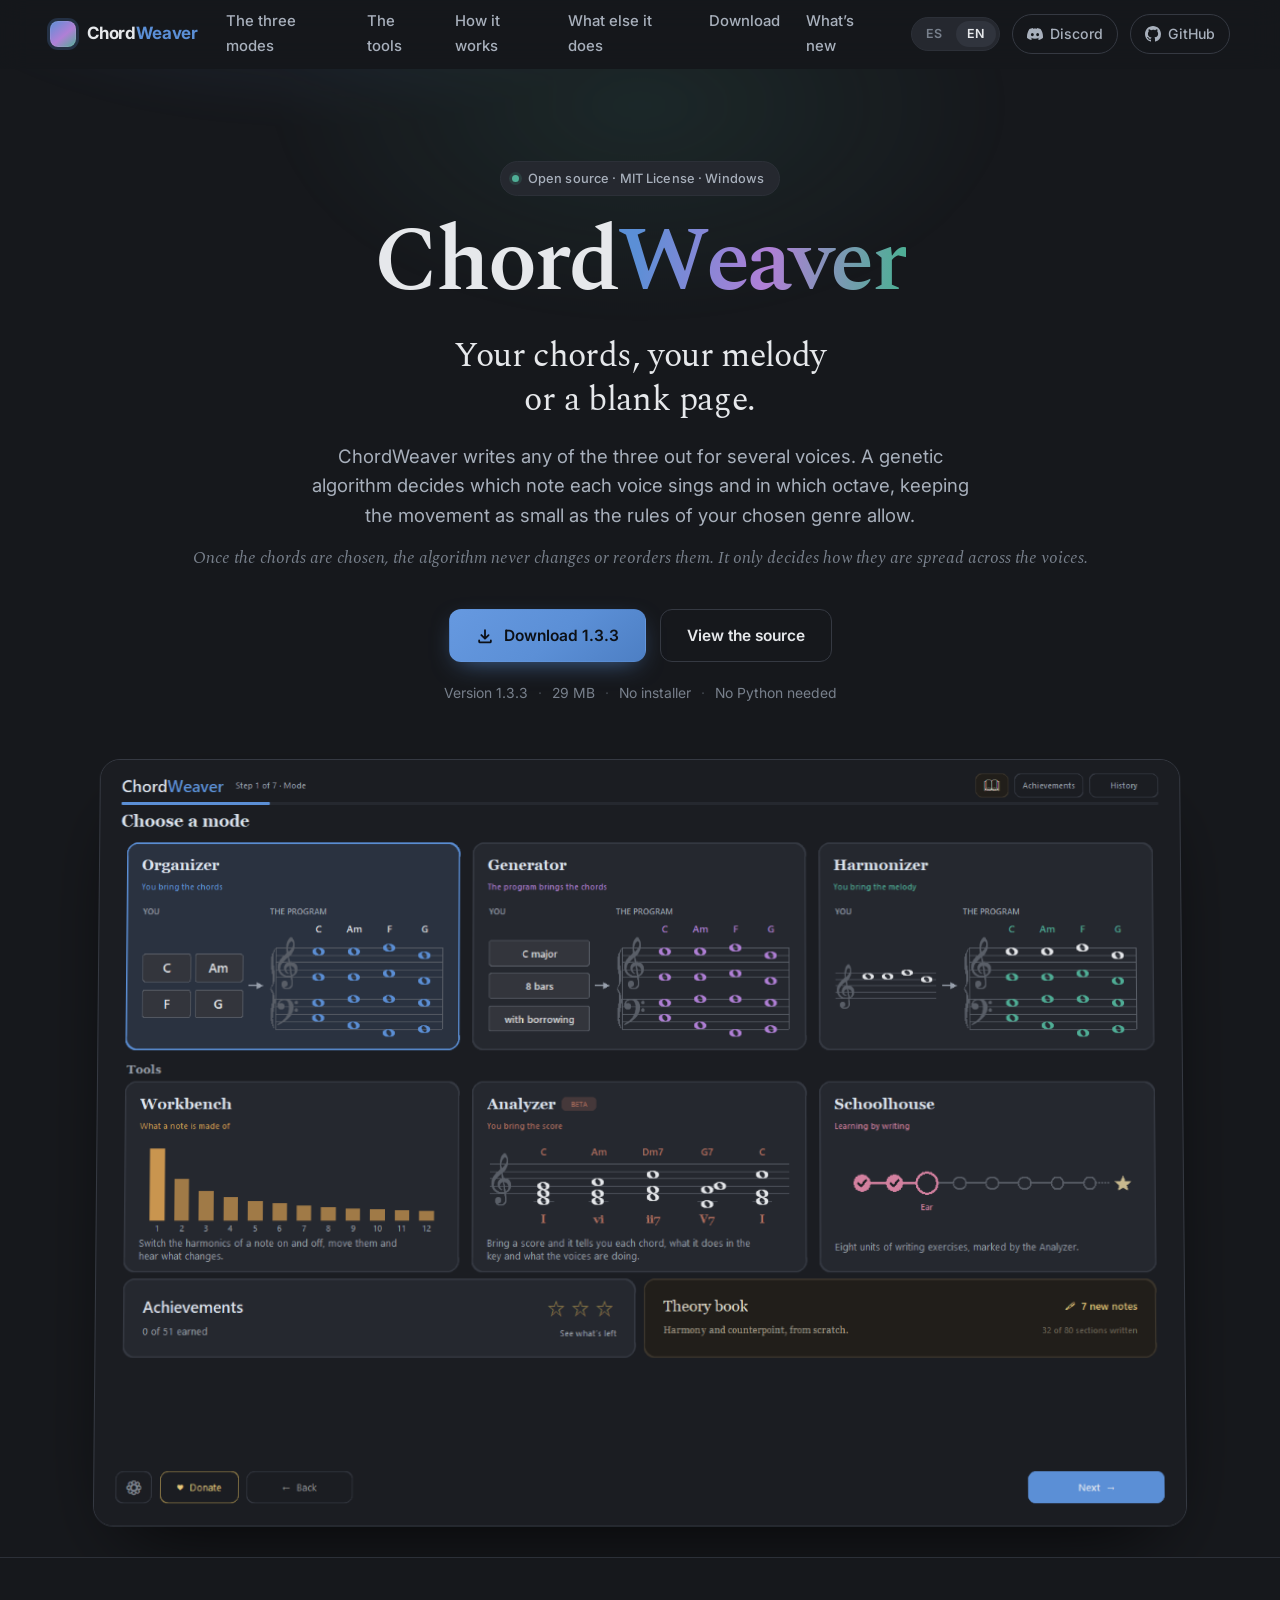
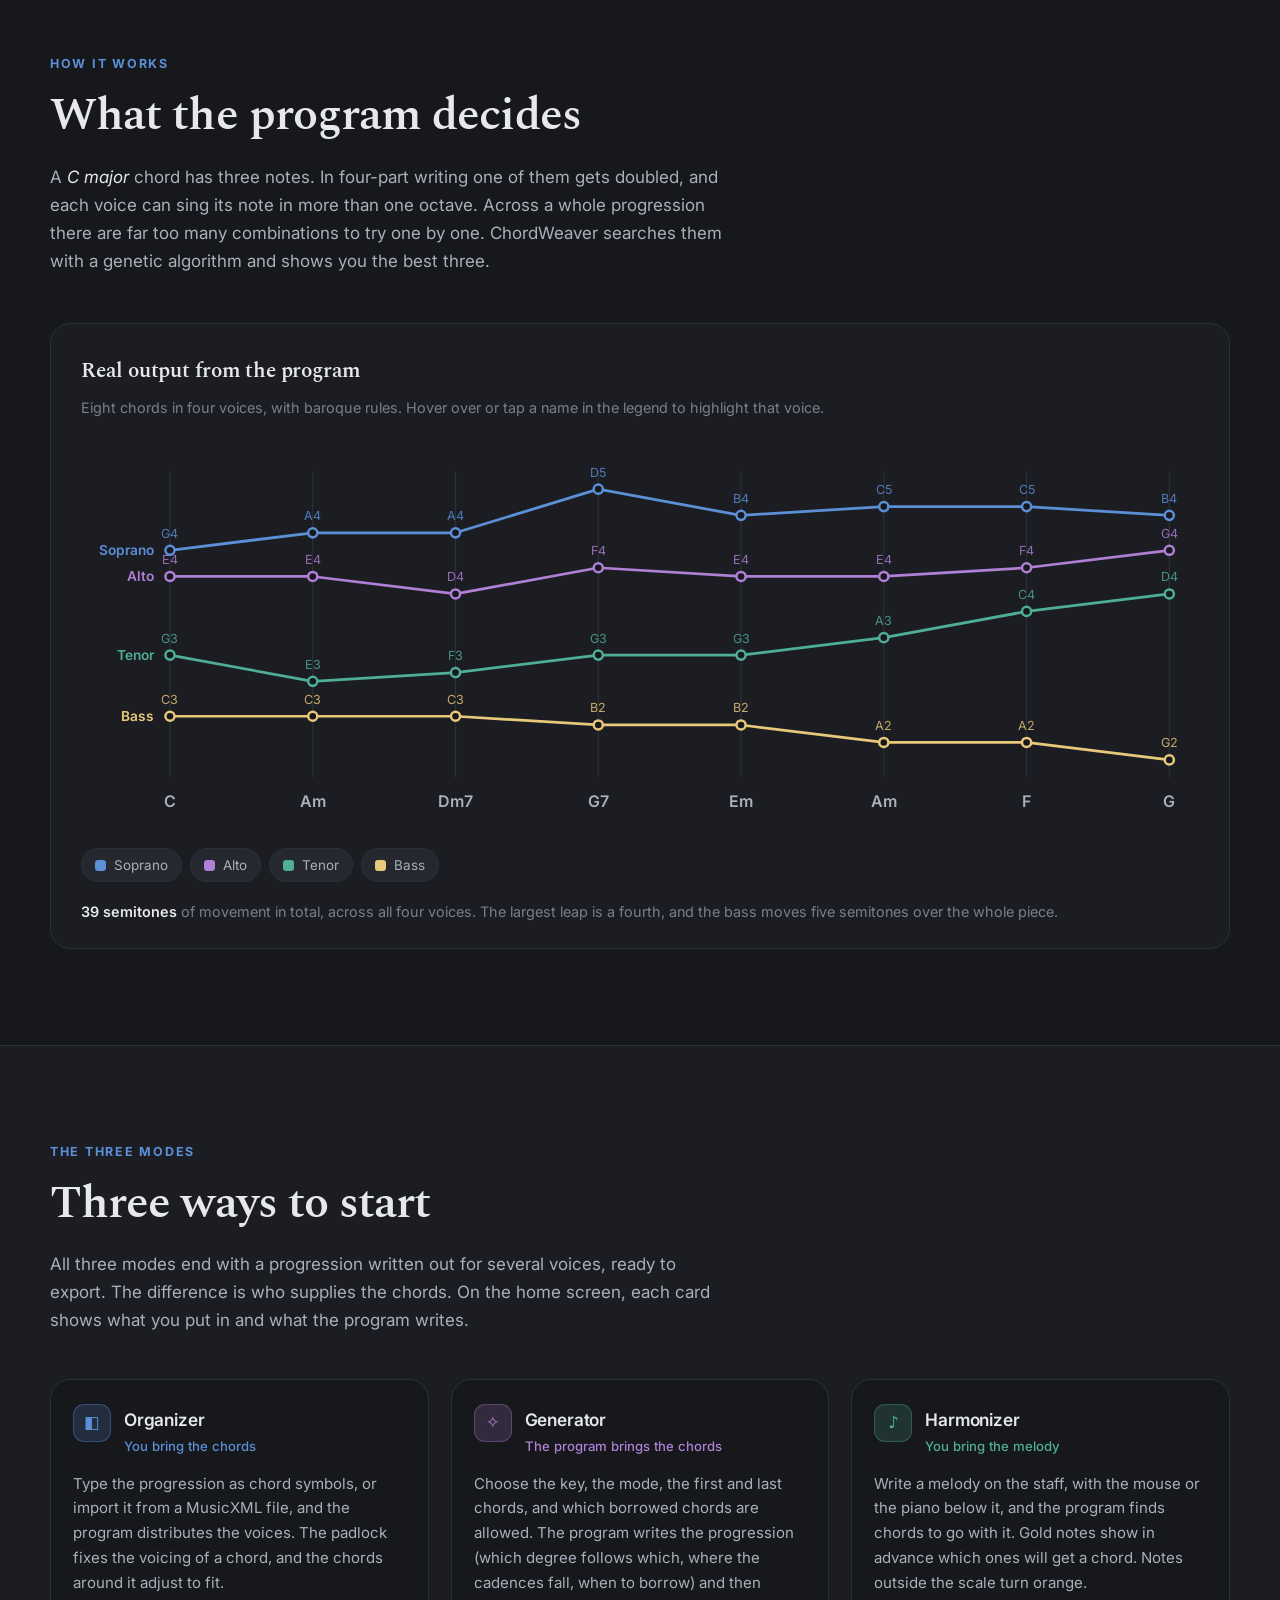
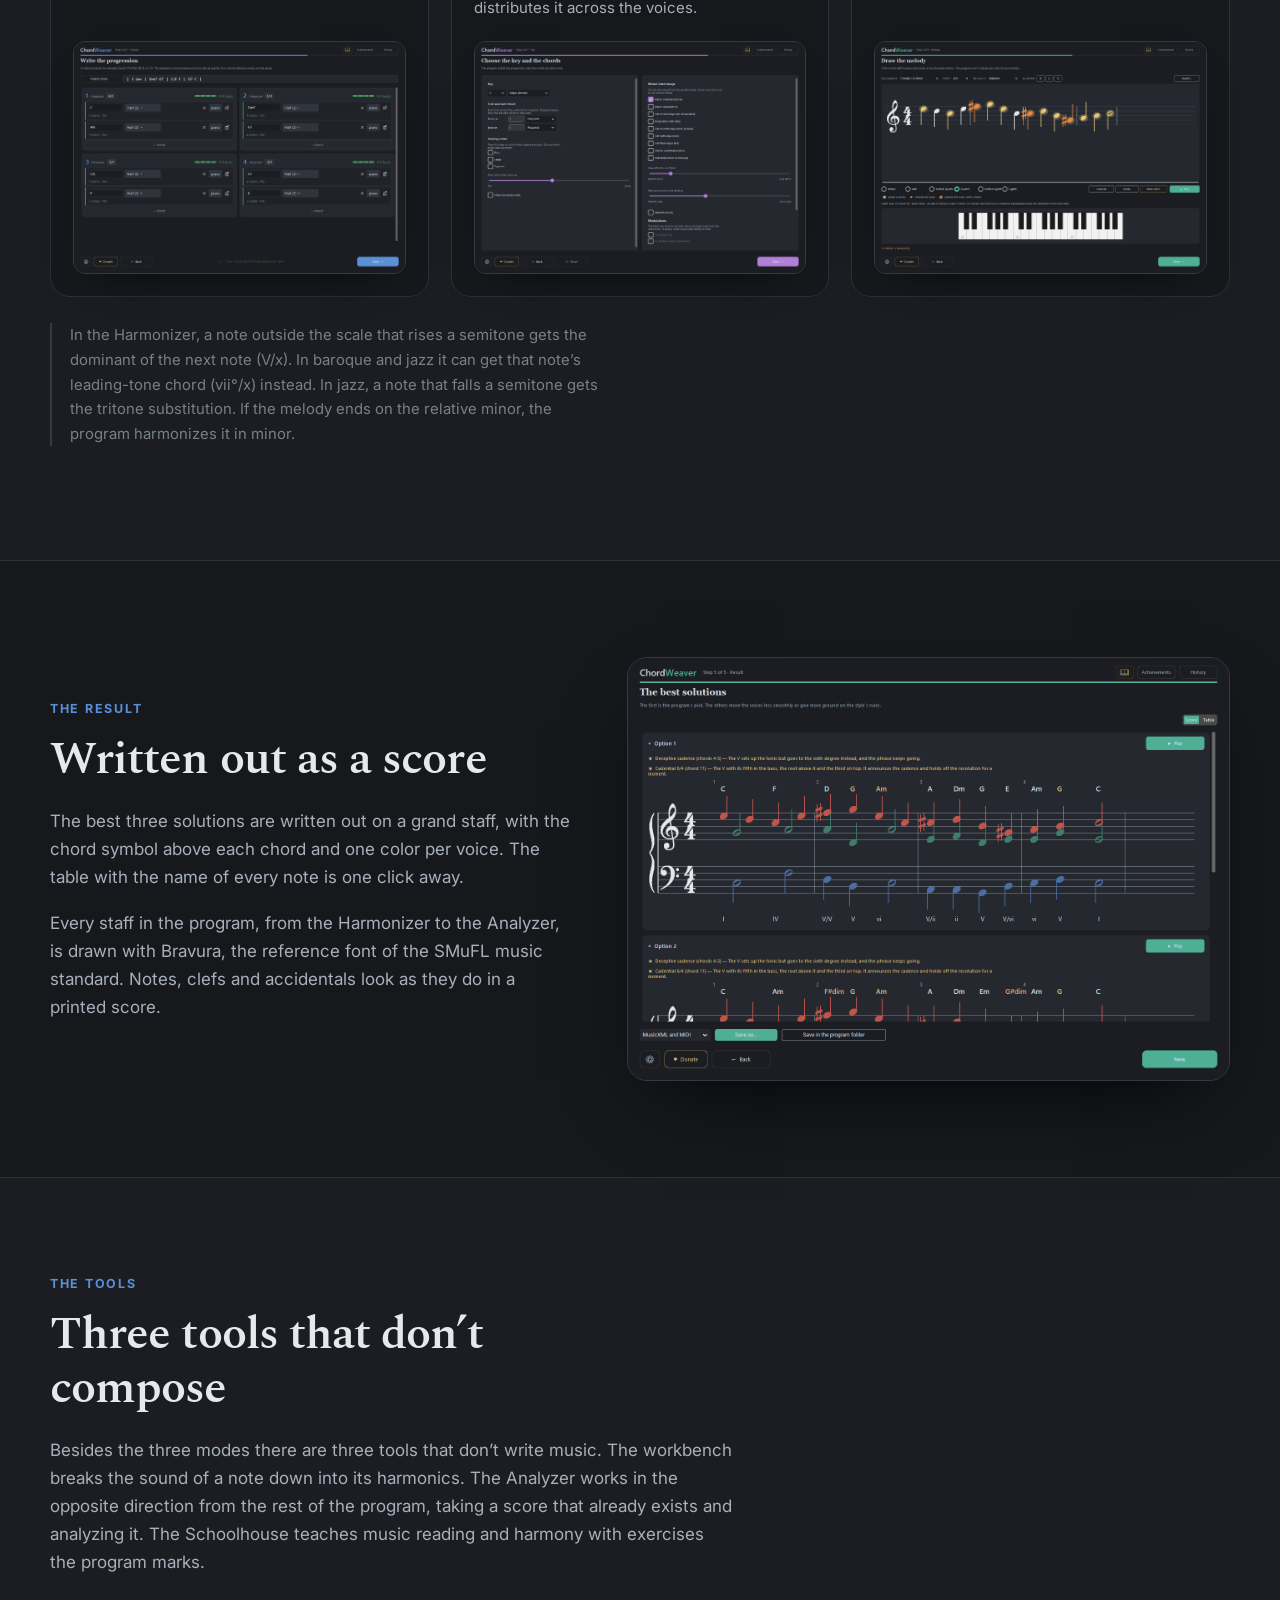
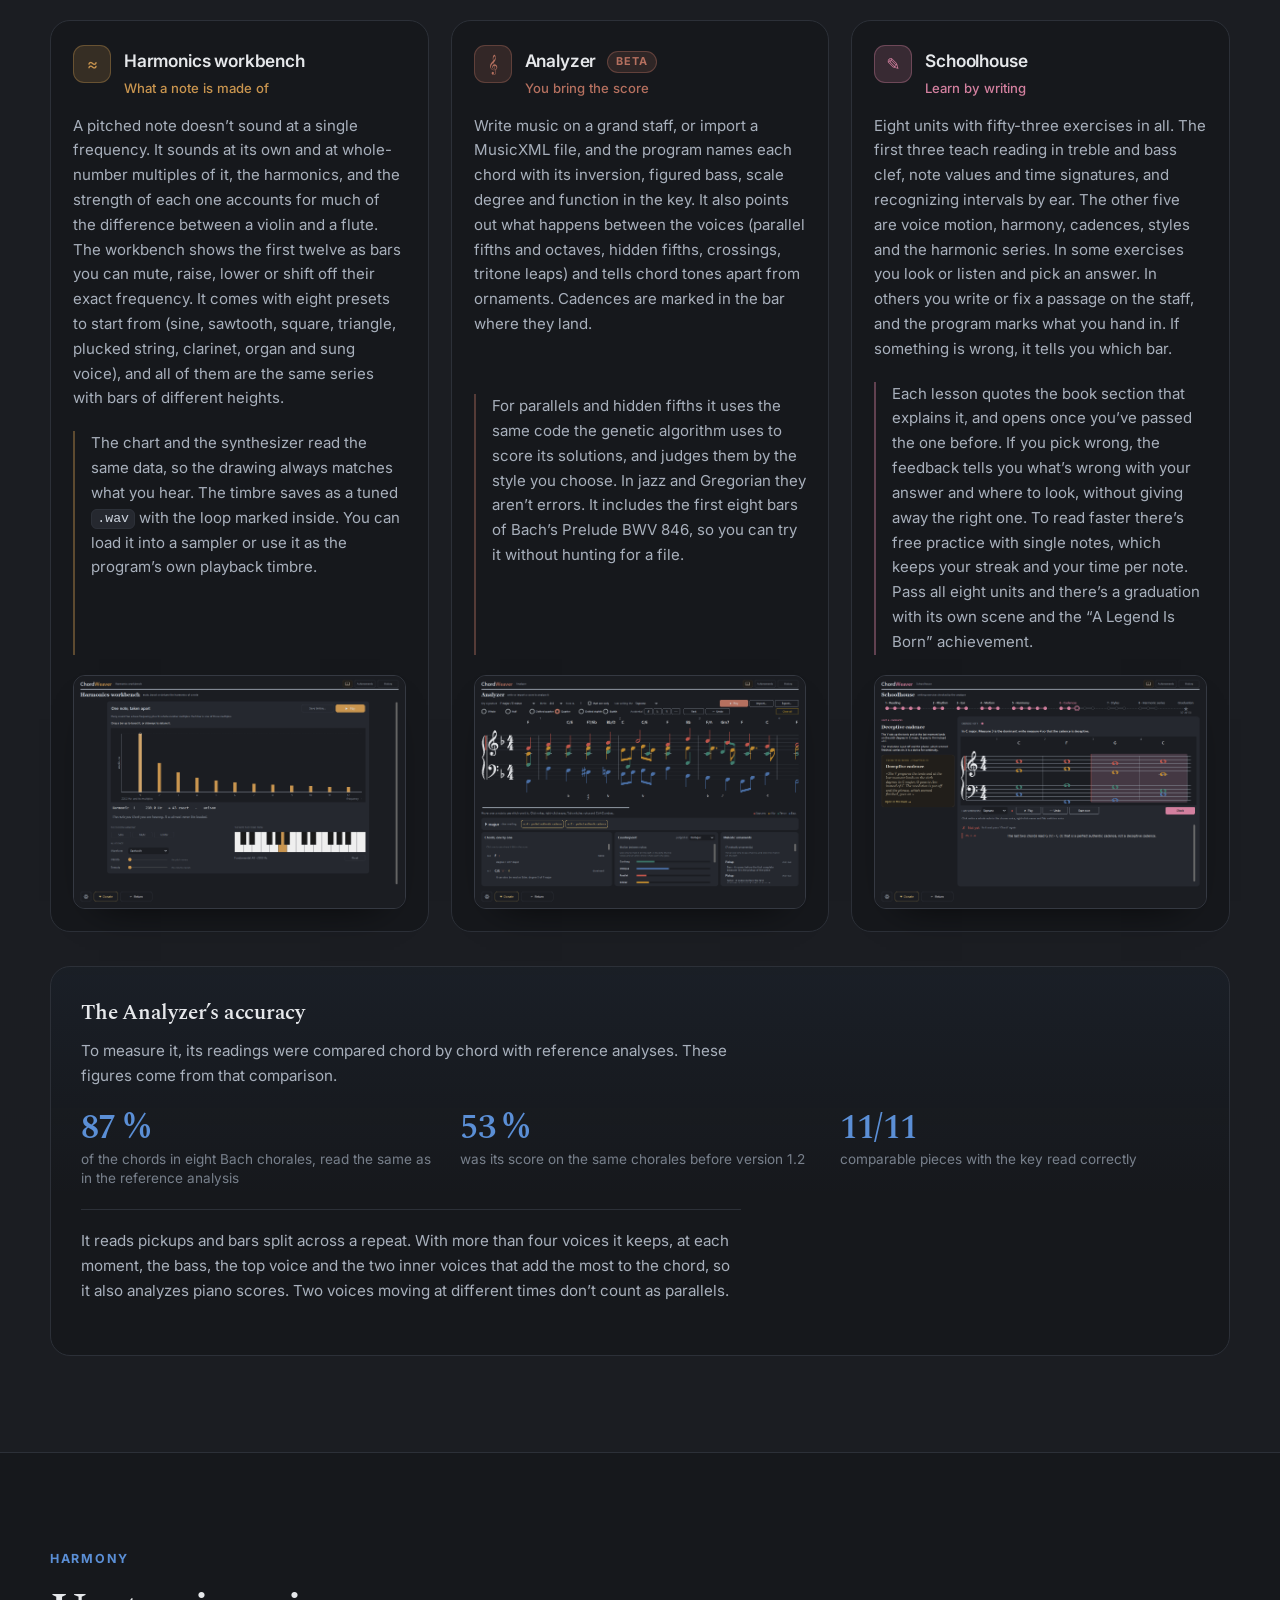
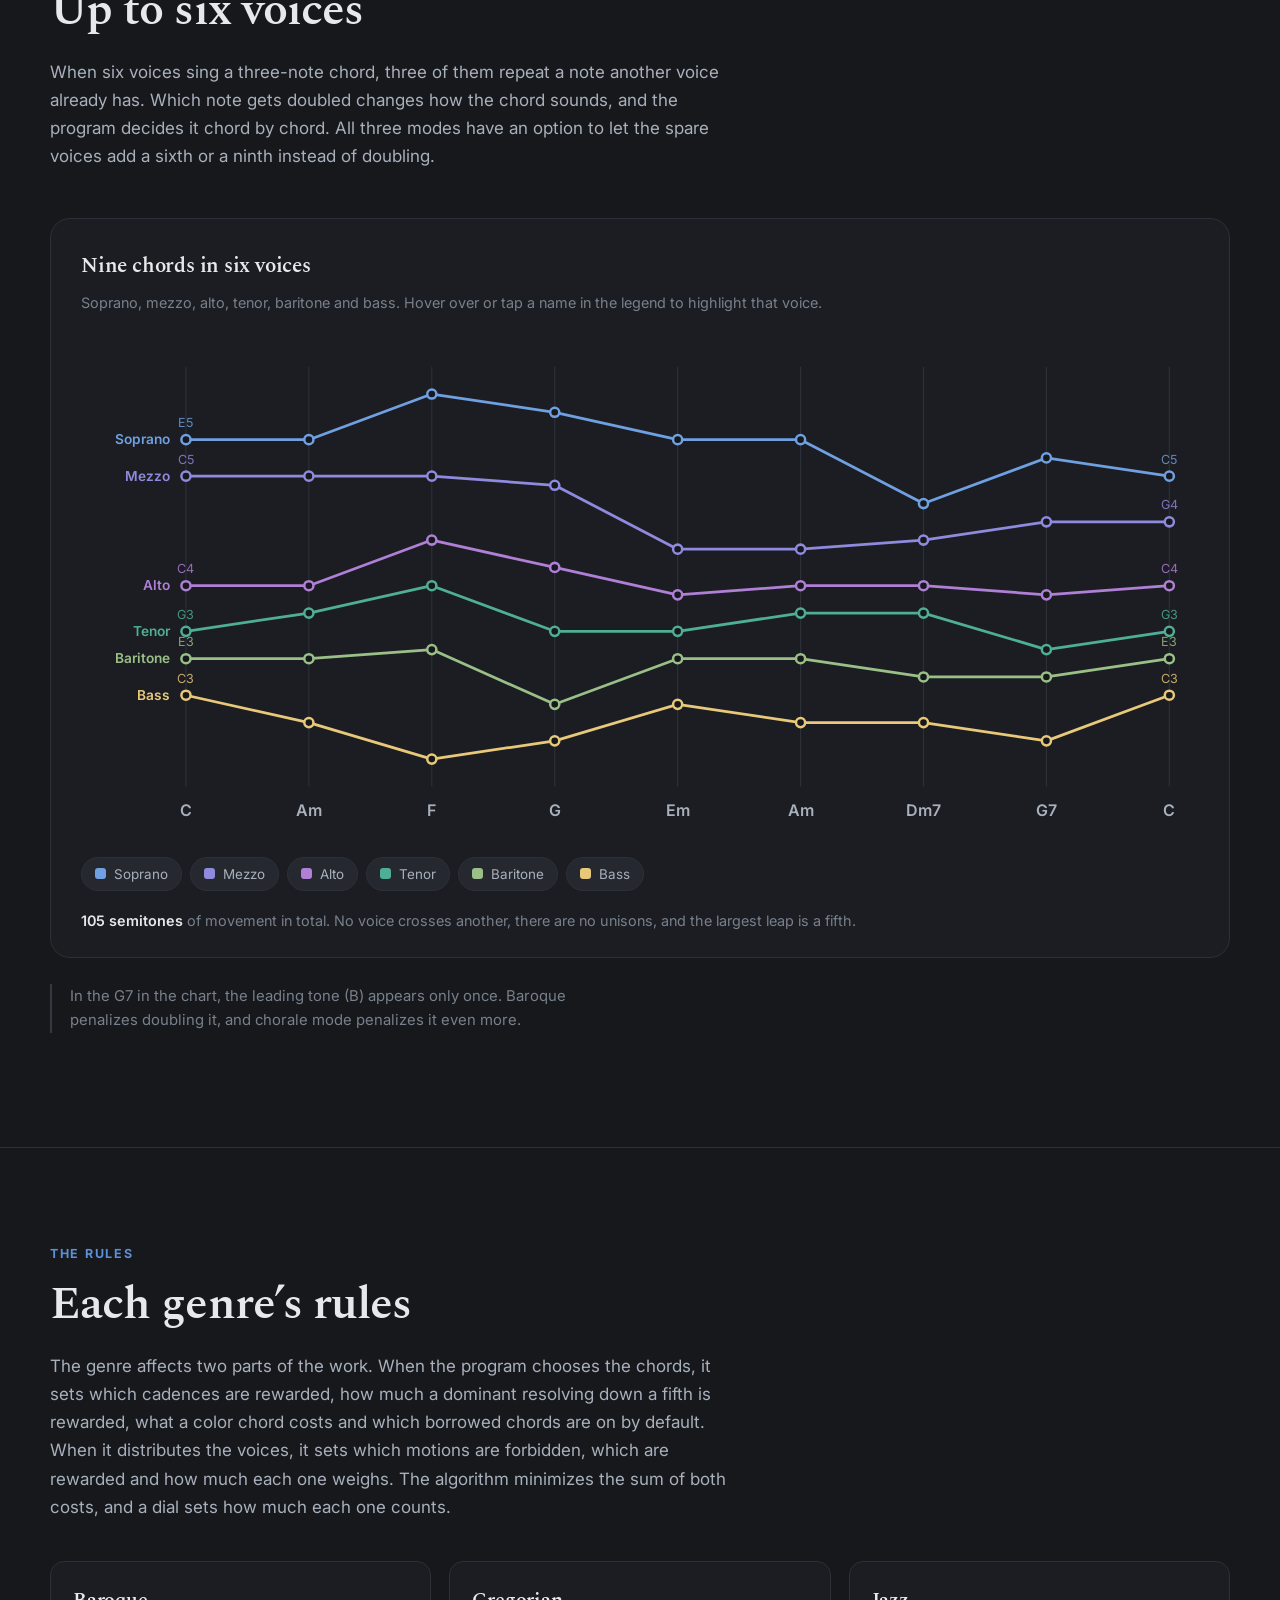
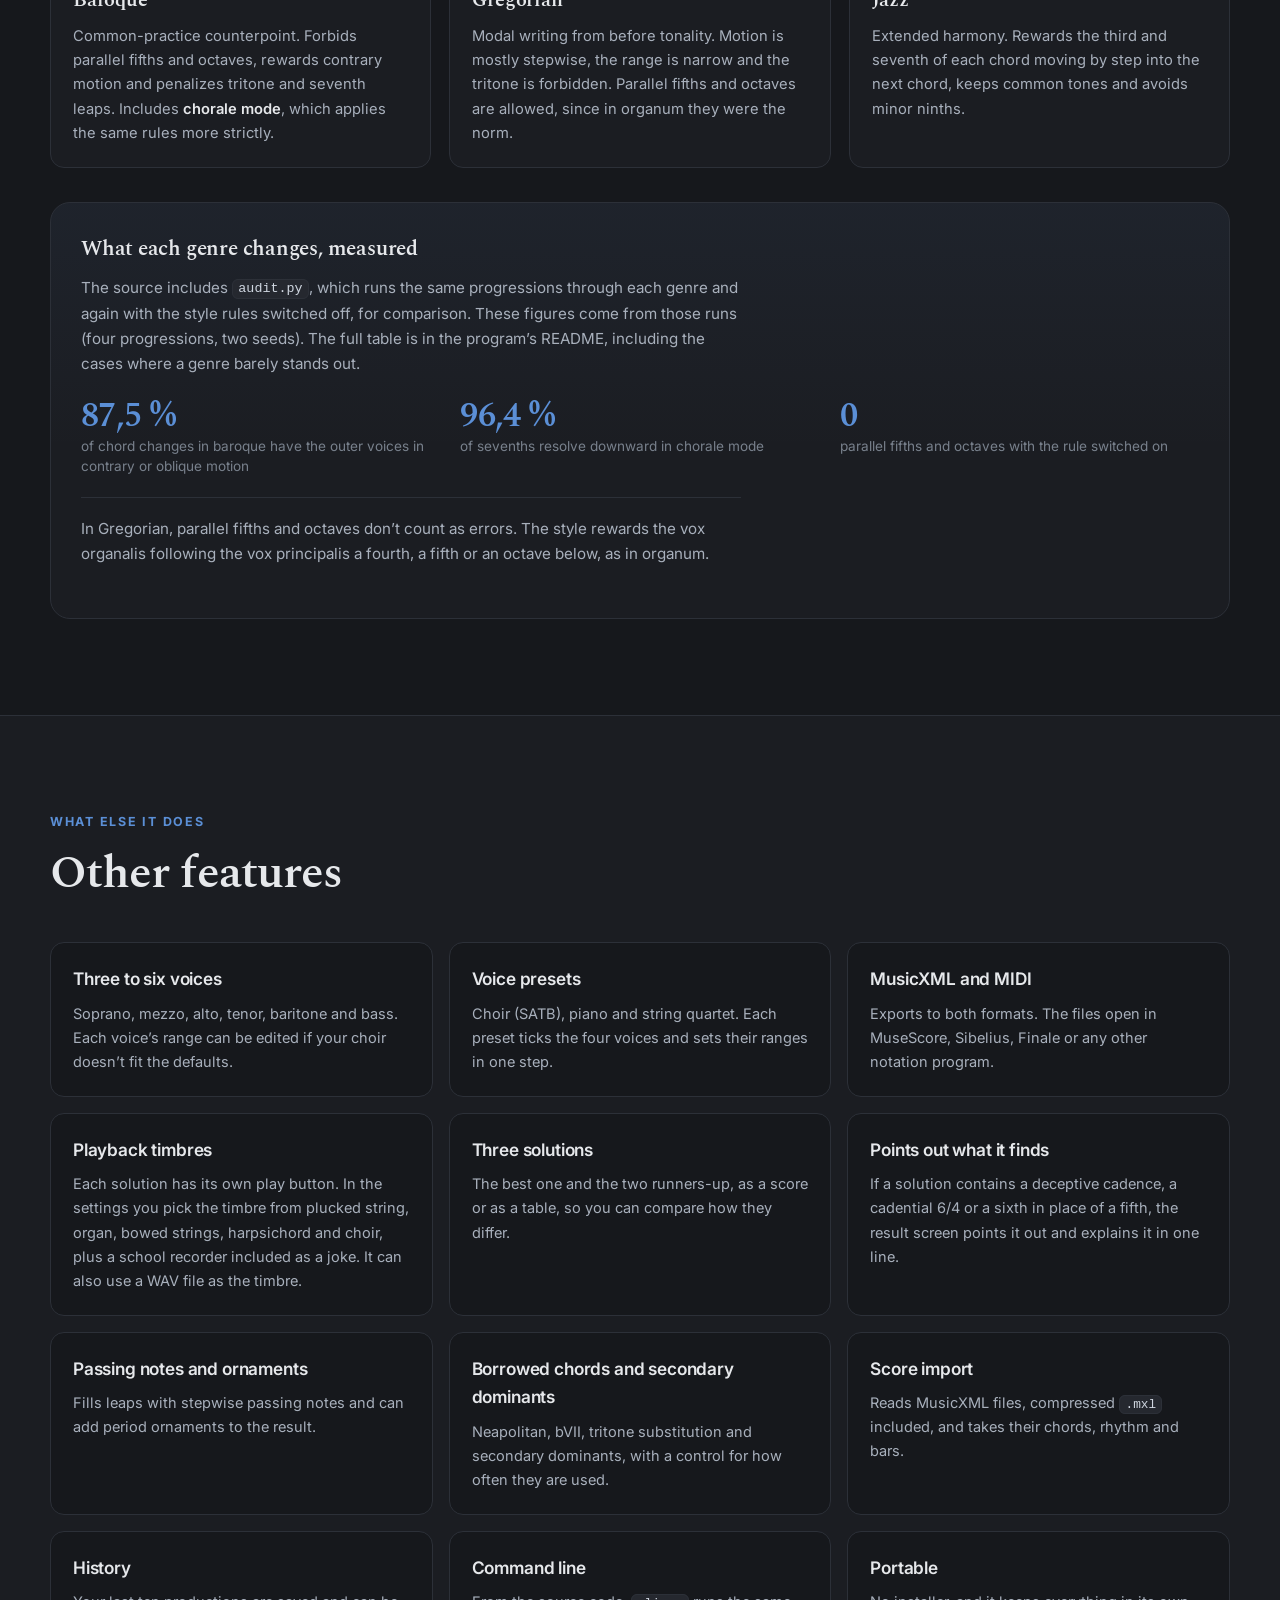
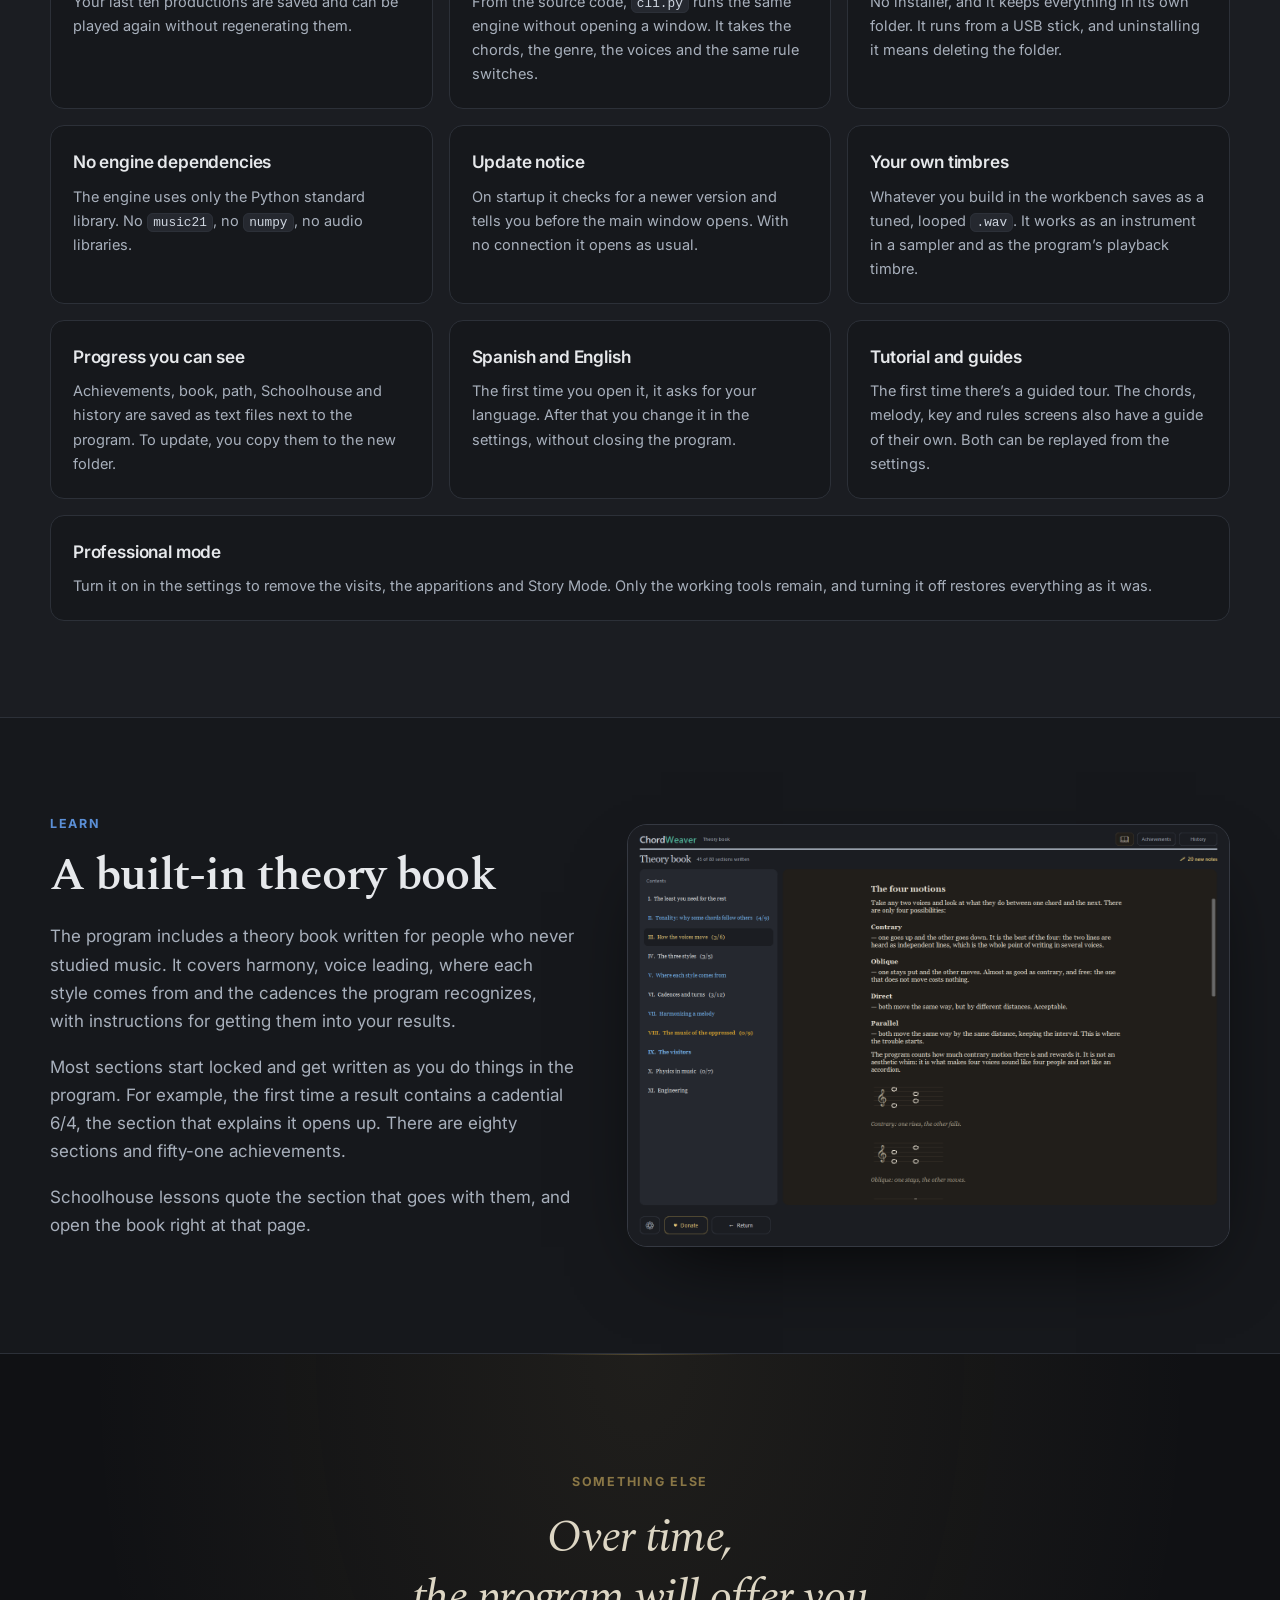
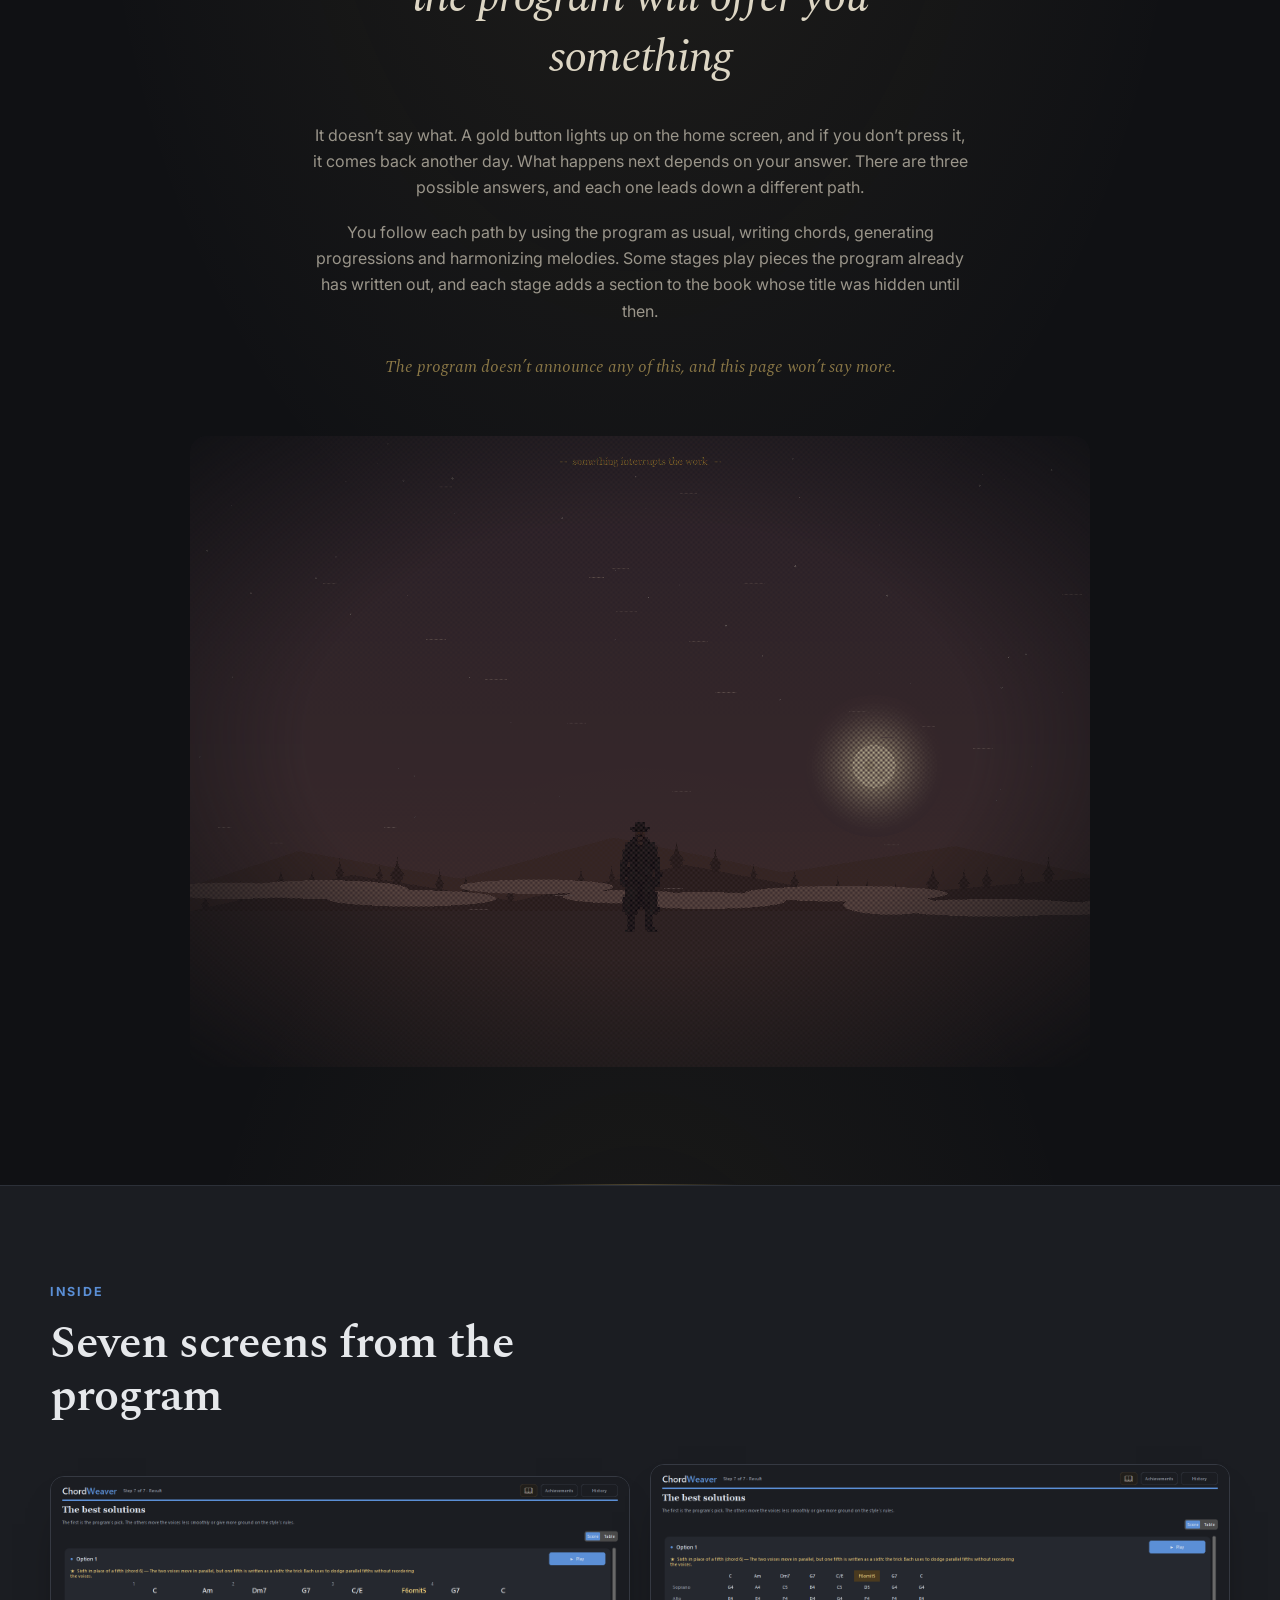
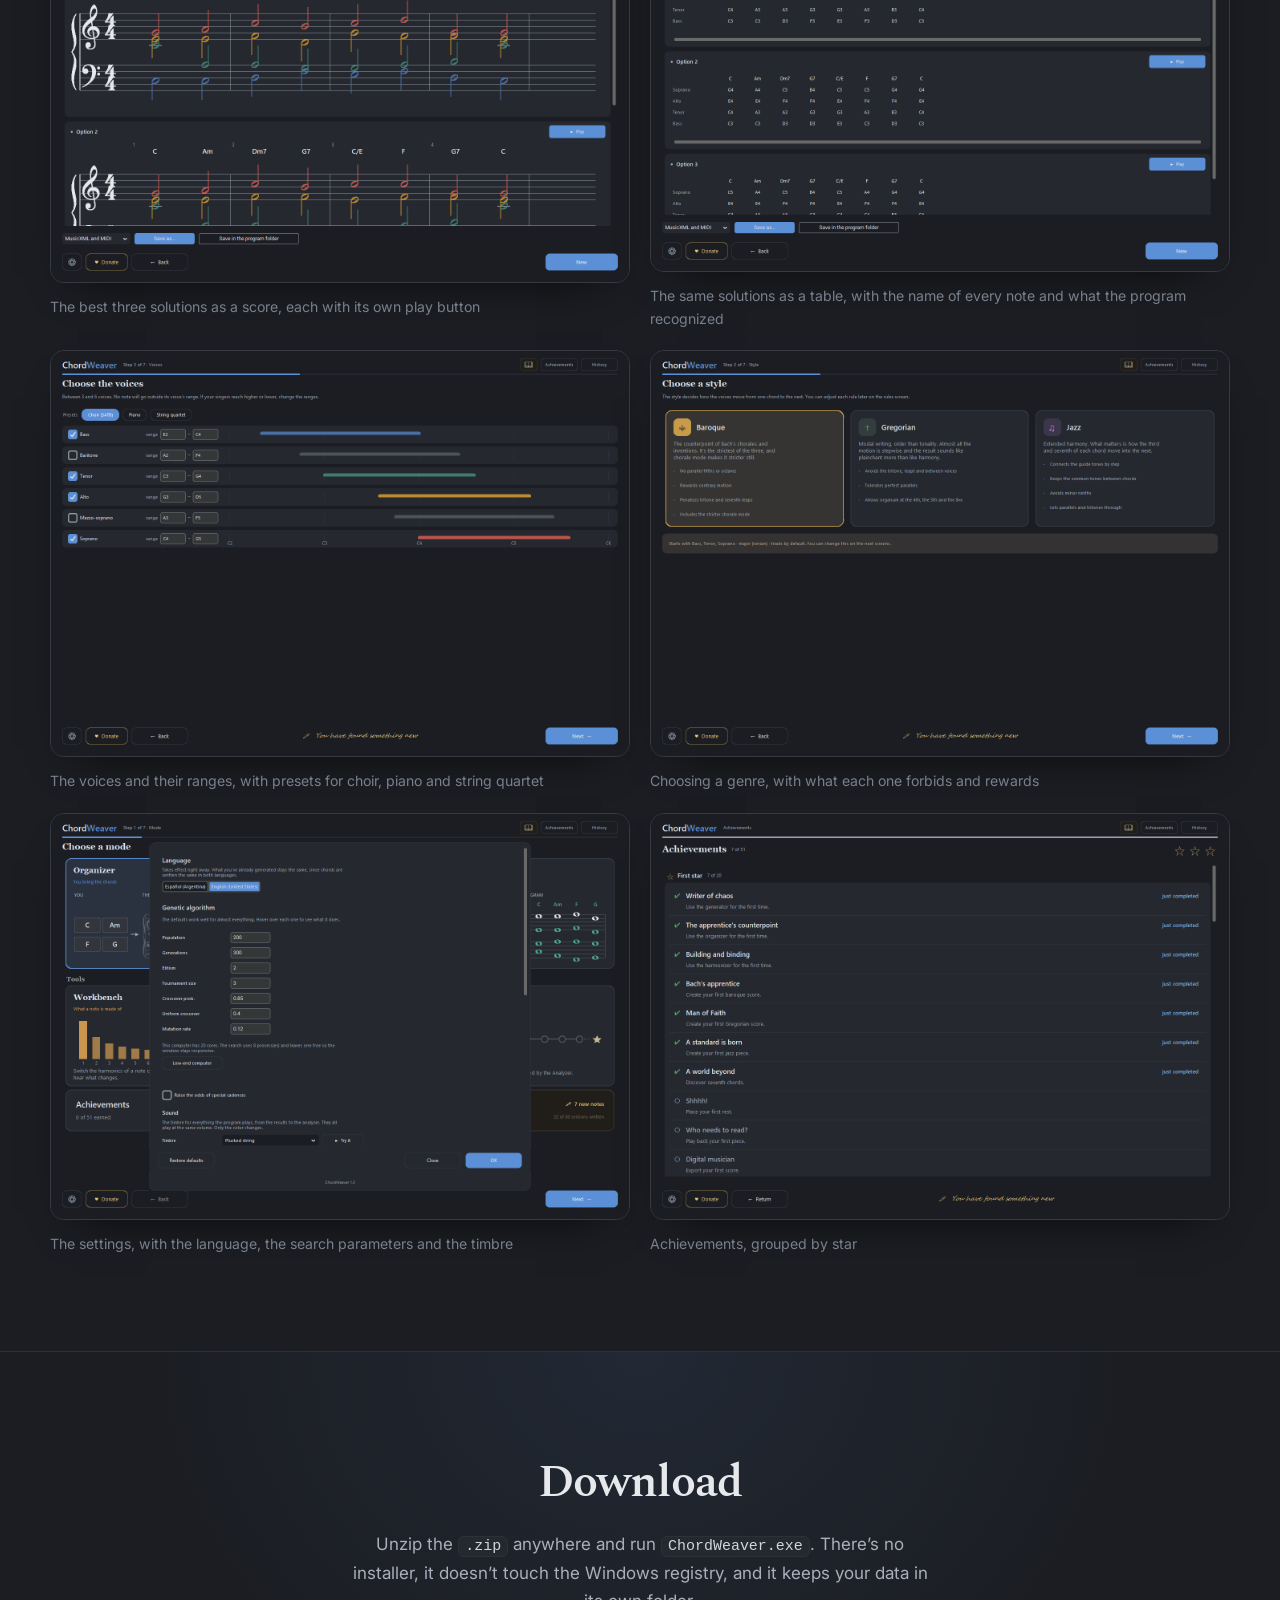
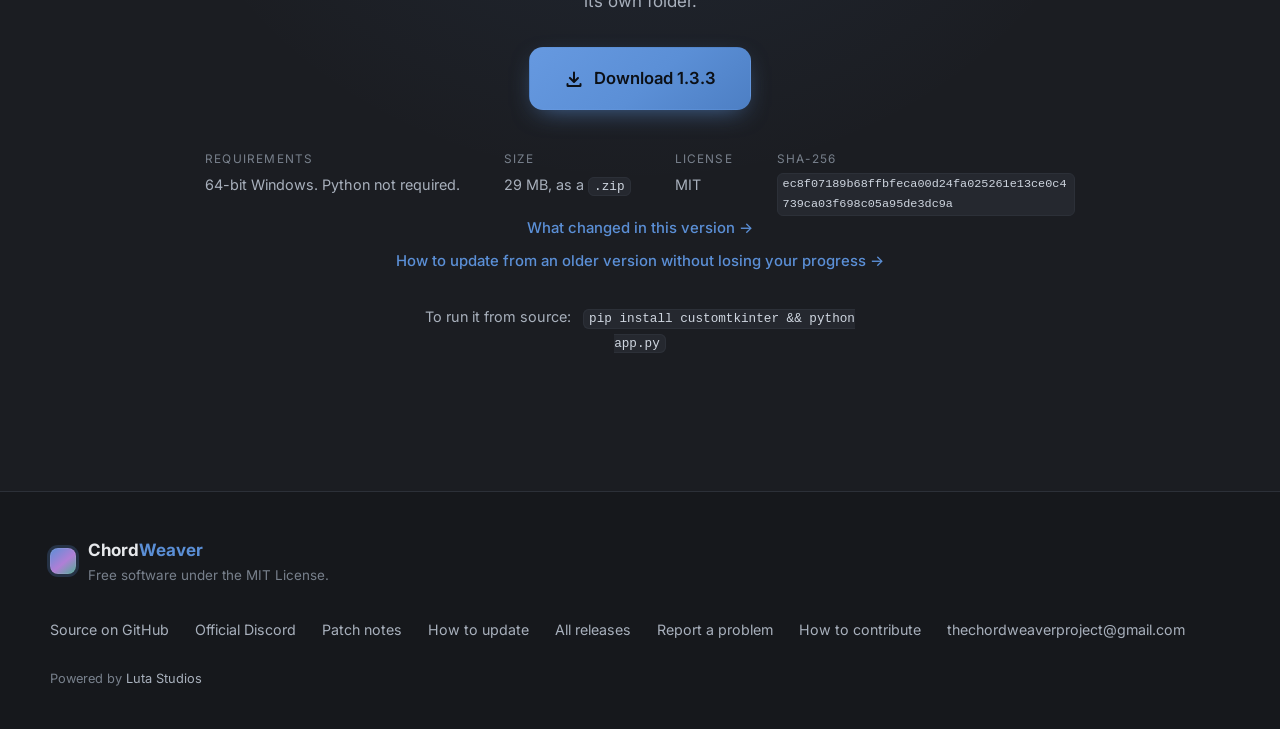
==== commit 2b4d998c: "Footer: Powered by on its own line below the links The third line in the brand block made it taller " ====
--- a/index.html
+++ b/index.html
@@ -23,7 +23,7 @@
 <link rel="preconnect" href="https://fonts.googleapis.com">
 <link rel="preconnect" href="https://fonts.gstatic.com" crossorigin>
 <link href="https://fonts.googleapis.com/css2?family=Spectral:ital,wght@0,300;0,400;0,600;1,400&family=Inter:wght@400;500;600;700&display=swap" rel="stylesheet">
-<link rel="stylesheet" href="assets/css/style.css?v=508fc15f">
+<link rel="stylesheet" href="assets/css/style.css?v=714a0f90">
 </head>
 <body>
 
@@ -625,7 +625,6 @@
       <div>
         <p class="foot-name">Chord<em>Weaver</em></p>
         <p class="foot-note" data-i18n="foot.note">Software libre bajo licencia MIT.</p>
-        <p class="foot-powered">Powered by <a href="https://ignaciolurati1.github.io/estudio-web/" target="_blank" rel="noopener">Luta Studios</a></p>
       </div>
     </div>
     <nav class="foot-links" aria-label="Enlaces">
@@ -639,6 +638,7 @@
       <a href="mailto:thechordweaverproject@gmail.com">thechordweaverproject@gmail.com</a>
     </nav>
   </div>
+  <p class="wrap foot-powered">Powered by <a href="https://ignaciolurati1.github.io/estudio-web/" target="_blank" rel="noopener">Luta Studios</a></p>
 </footer>
 
 <div class="lightbox" id="lightbox" hidden>
--- a/assets/css/style.css
+++ b/assets/css/style.css
@@ -459,7 +459,7 @@
 .foot-name { margin: 0; font-weight: 700; }
 .foot-name em { font-style: normal; color: var(--blue); }
 .foot-note { margin: 0; font-size: .84rem; color: var(--text-faint); }
-.foot-powered { margin: 4px 0 0; font-size: .84rem; color: var(--text-faint); }
+.foot-powered { margin-top: 26px; margin-bottom: 0; font-size: .8rem; color: var(--text-faint); }
 .foot-powered a { color: var(--text-dim); text-decoration: none; }
 .foot-powered a:hover { color: var(--text); text-decoration: underline; text-underline-offset: 3px; }
 .foot-links { display: flex; flex-wrap: wrap; gap: 8px 26px; }
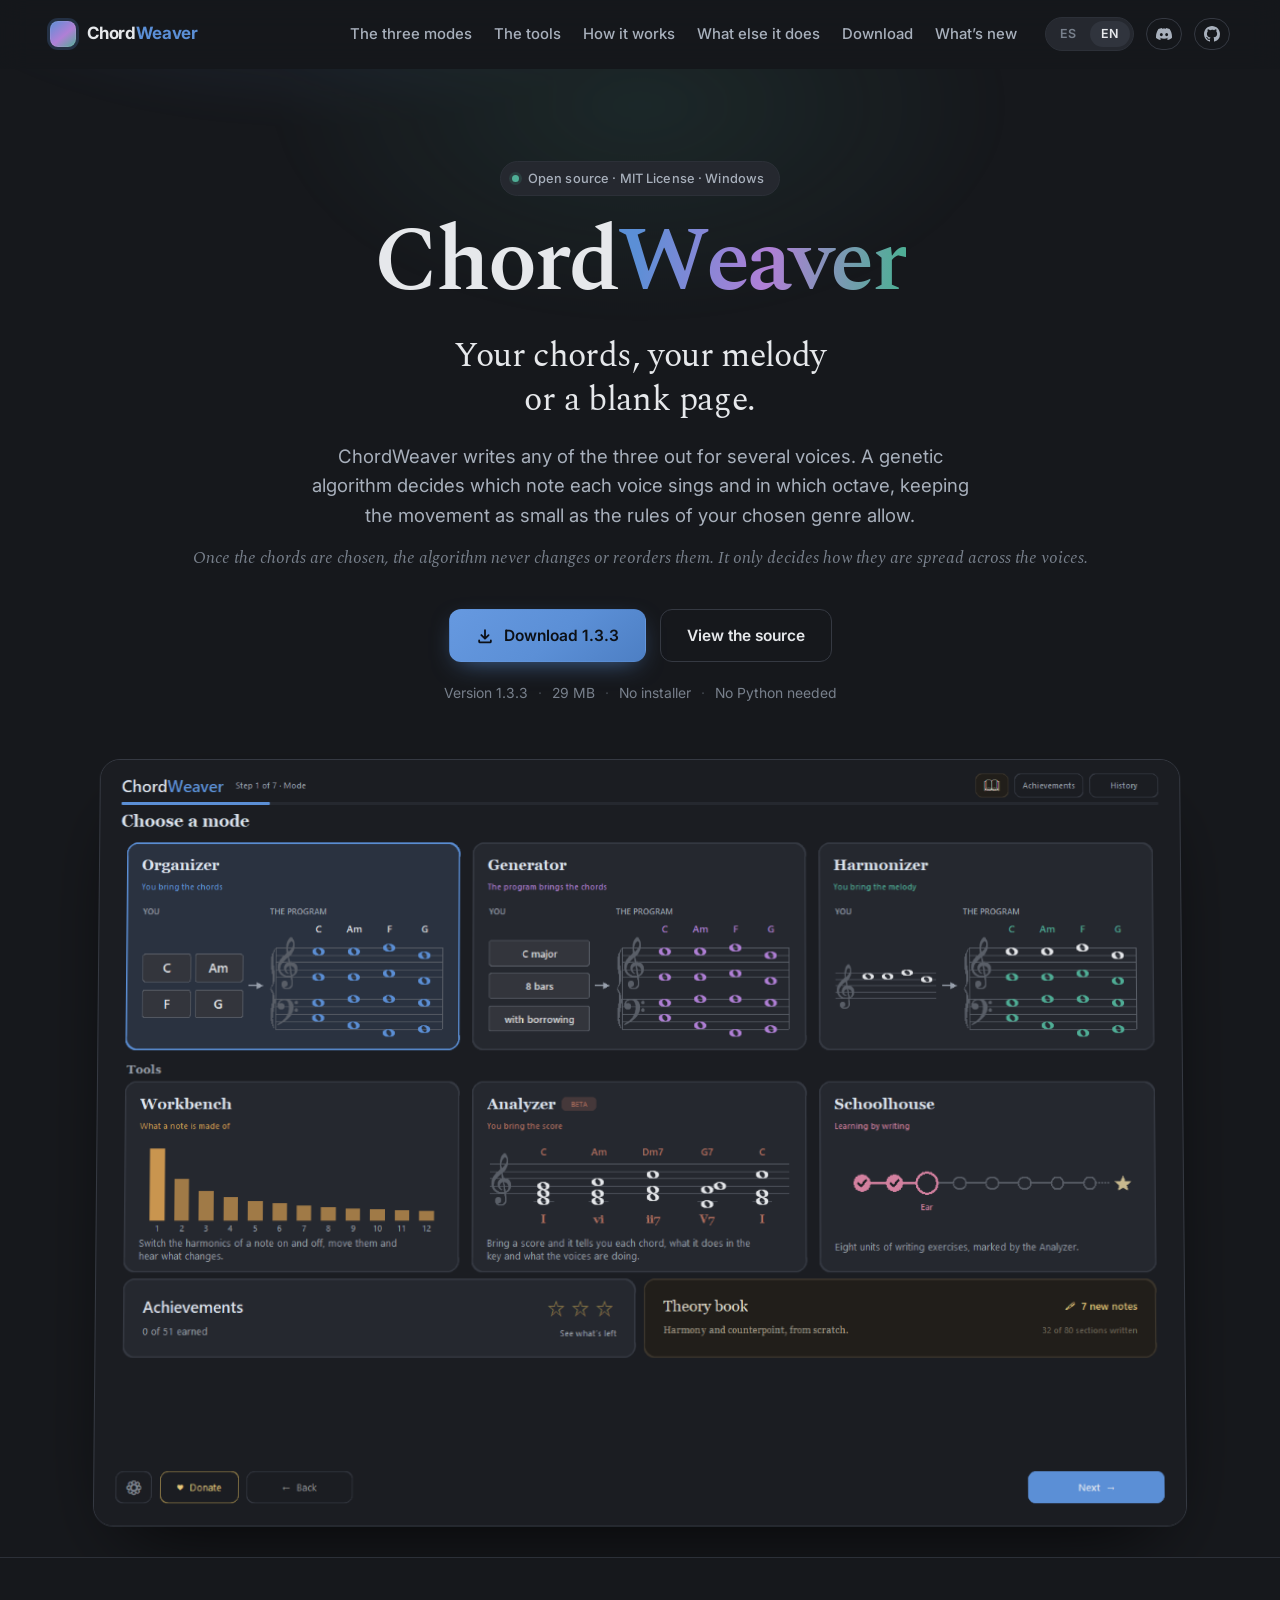
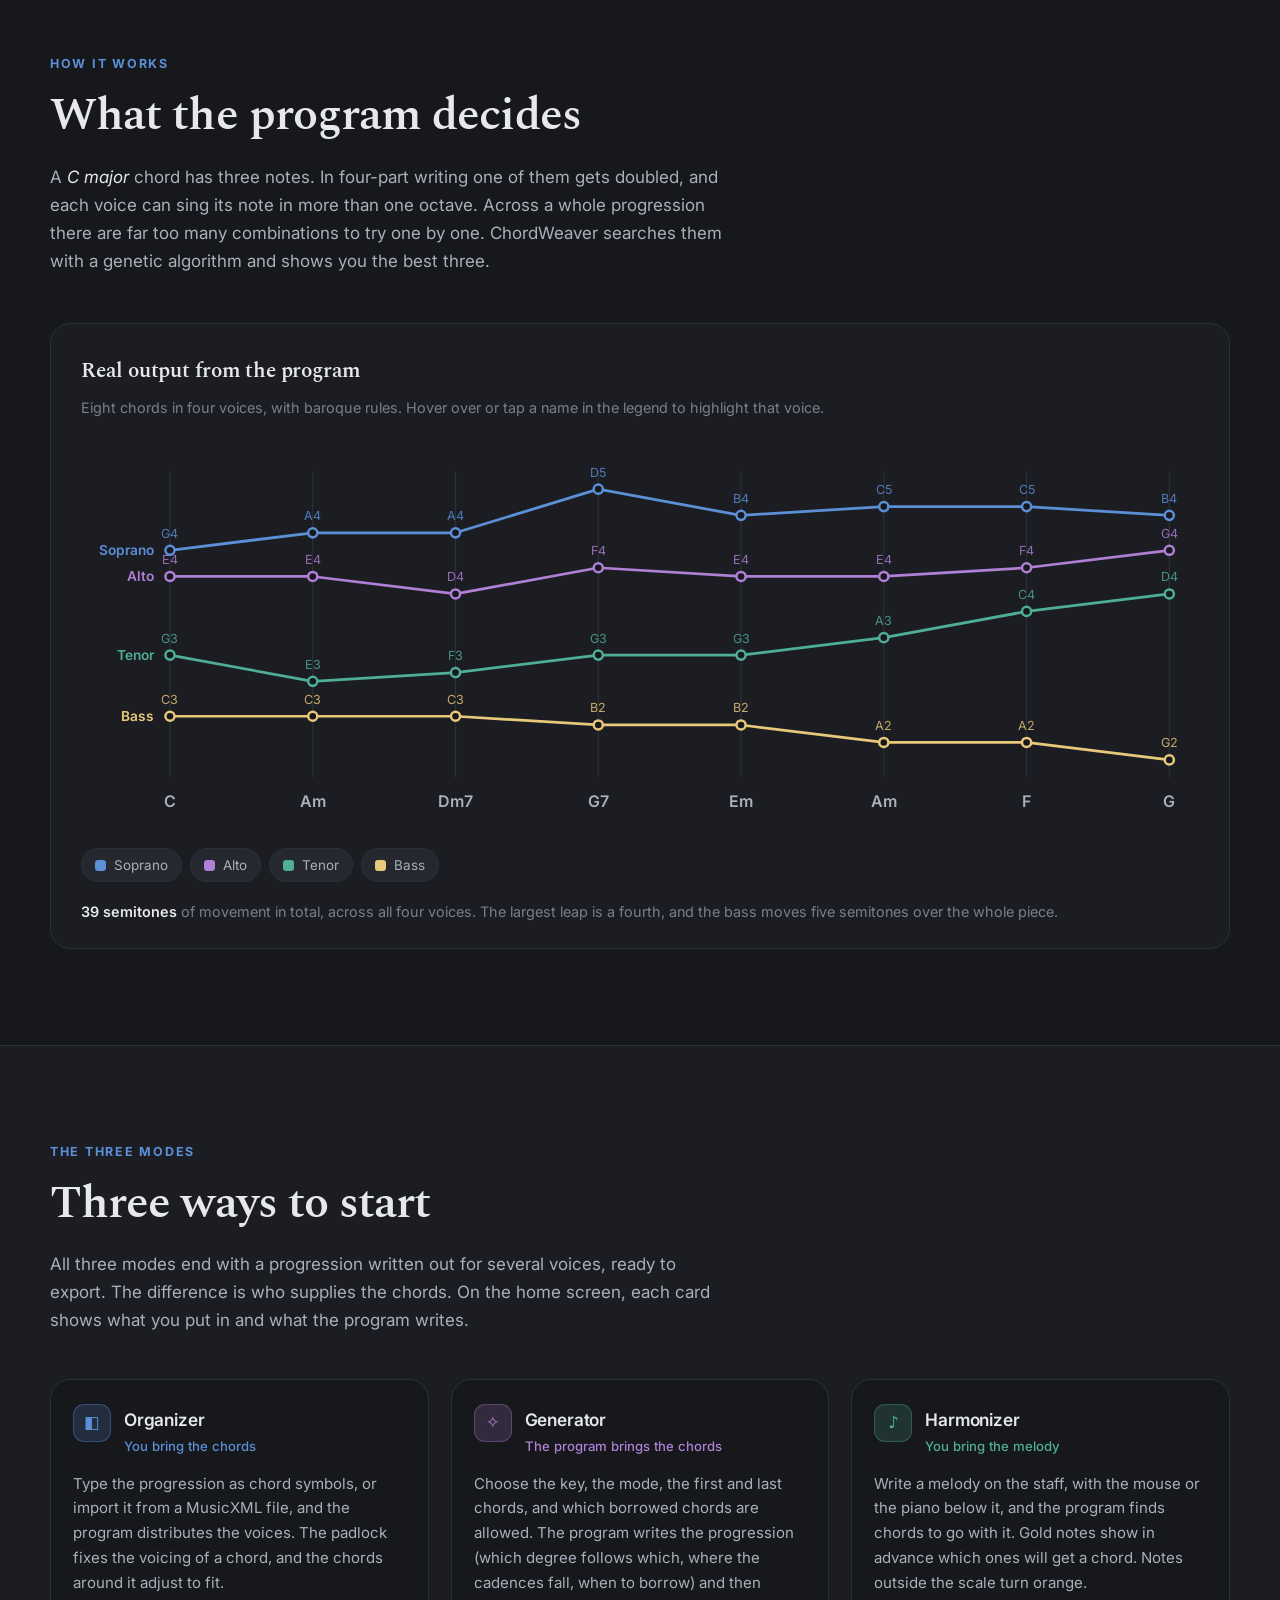
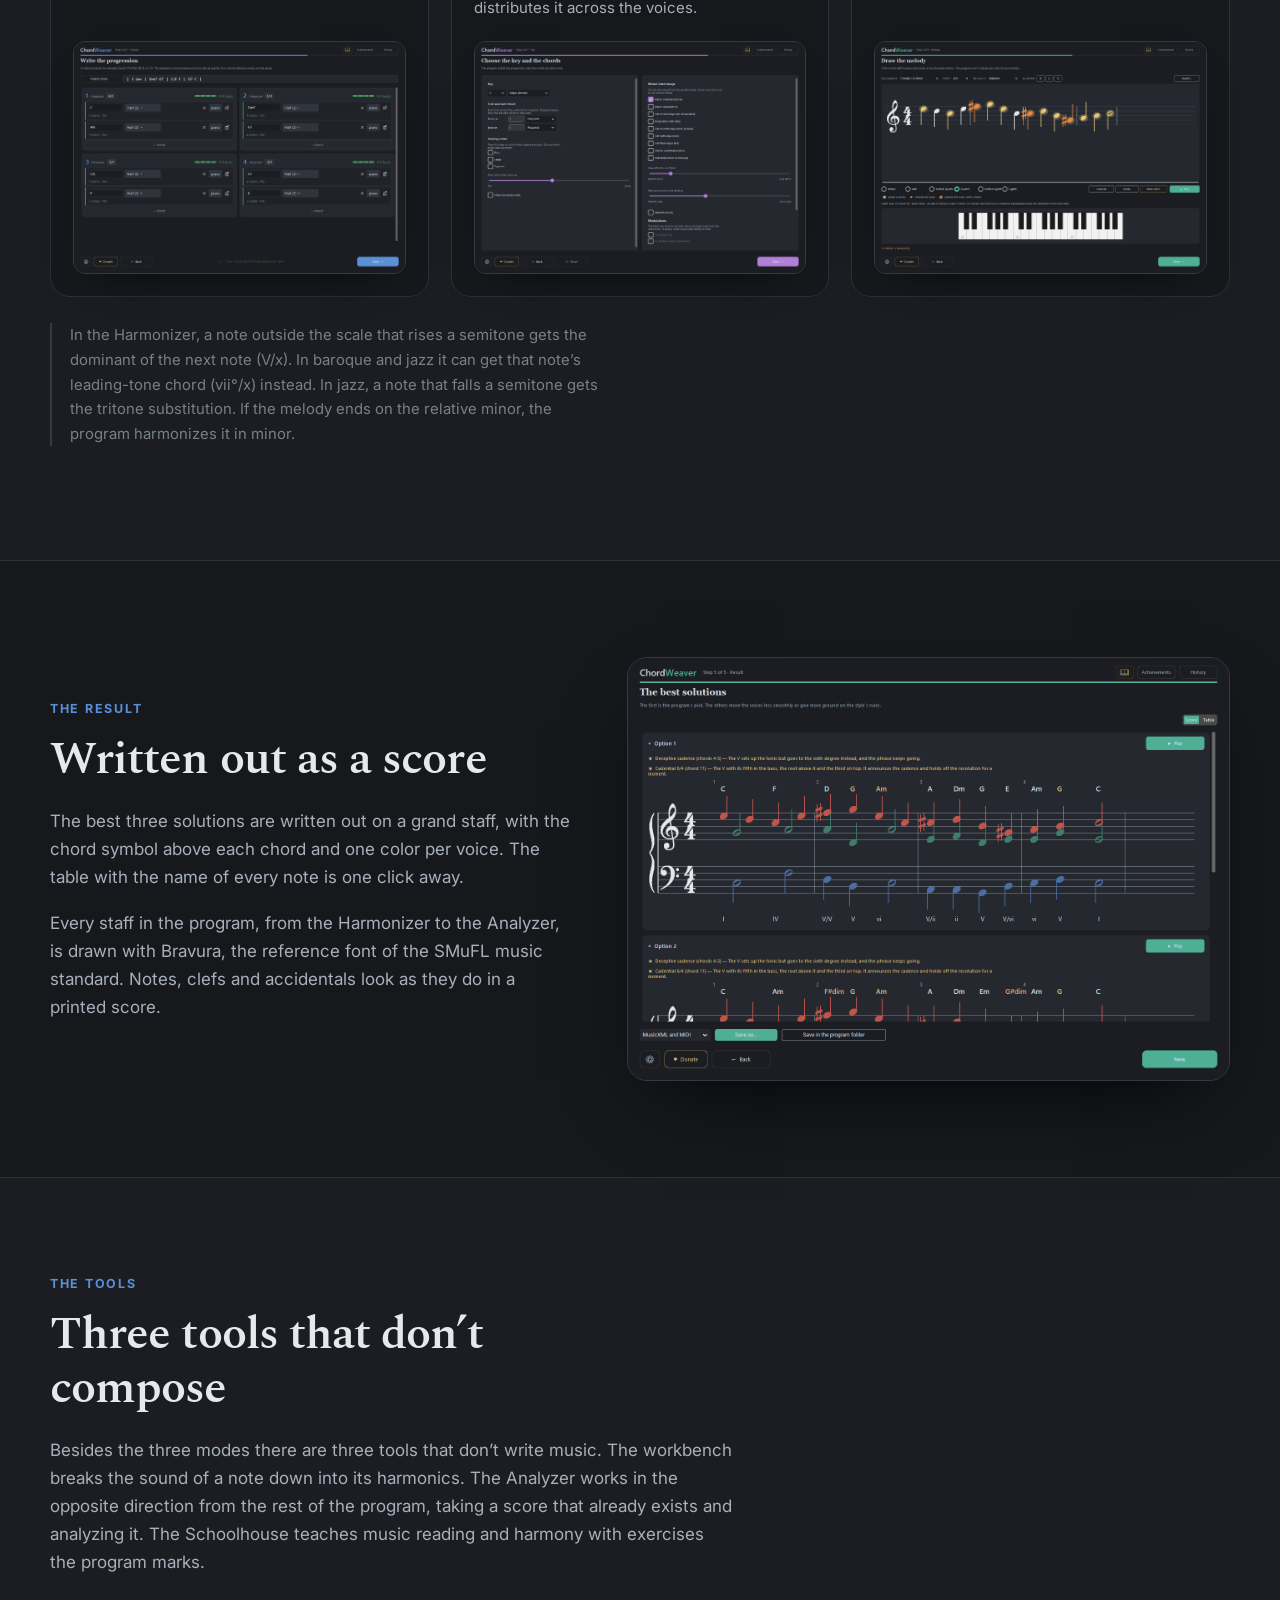
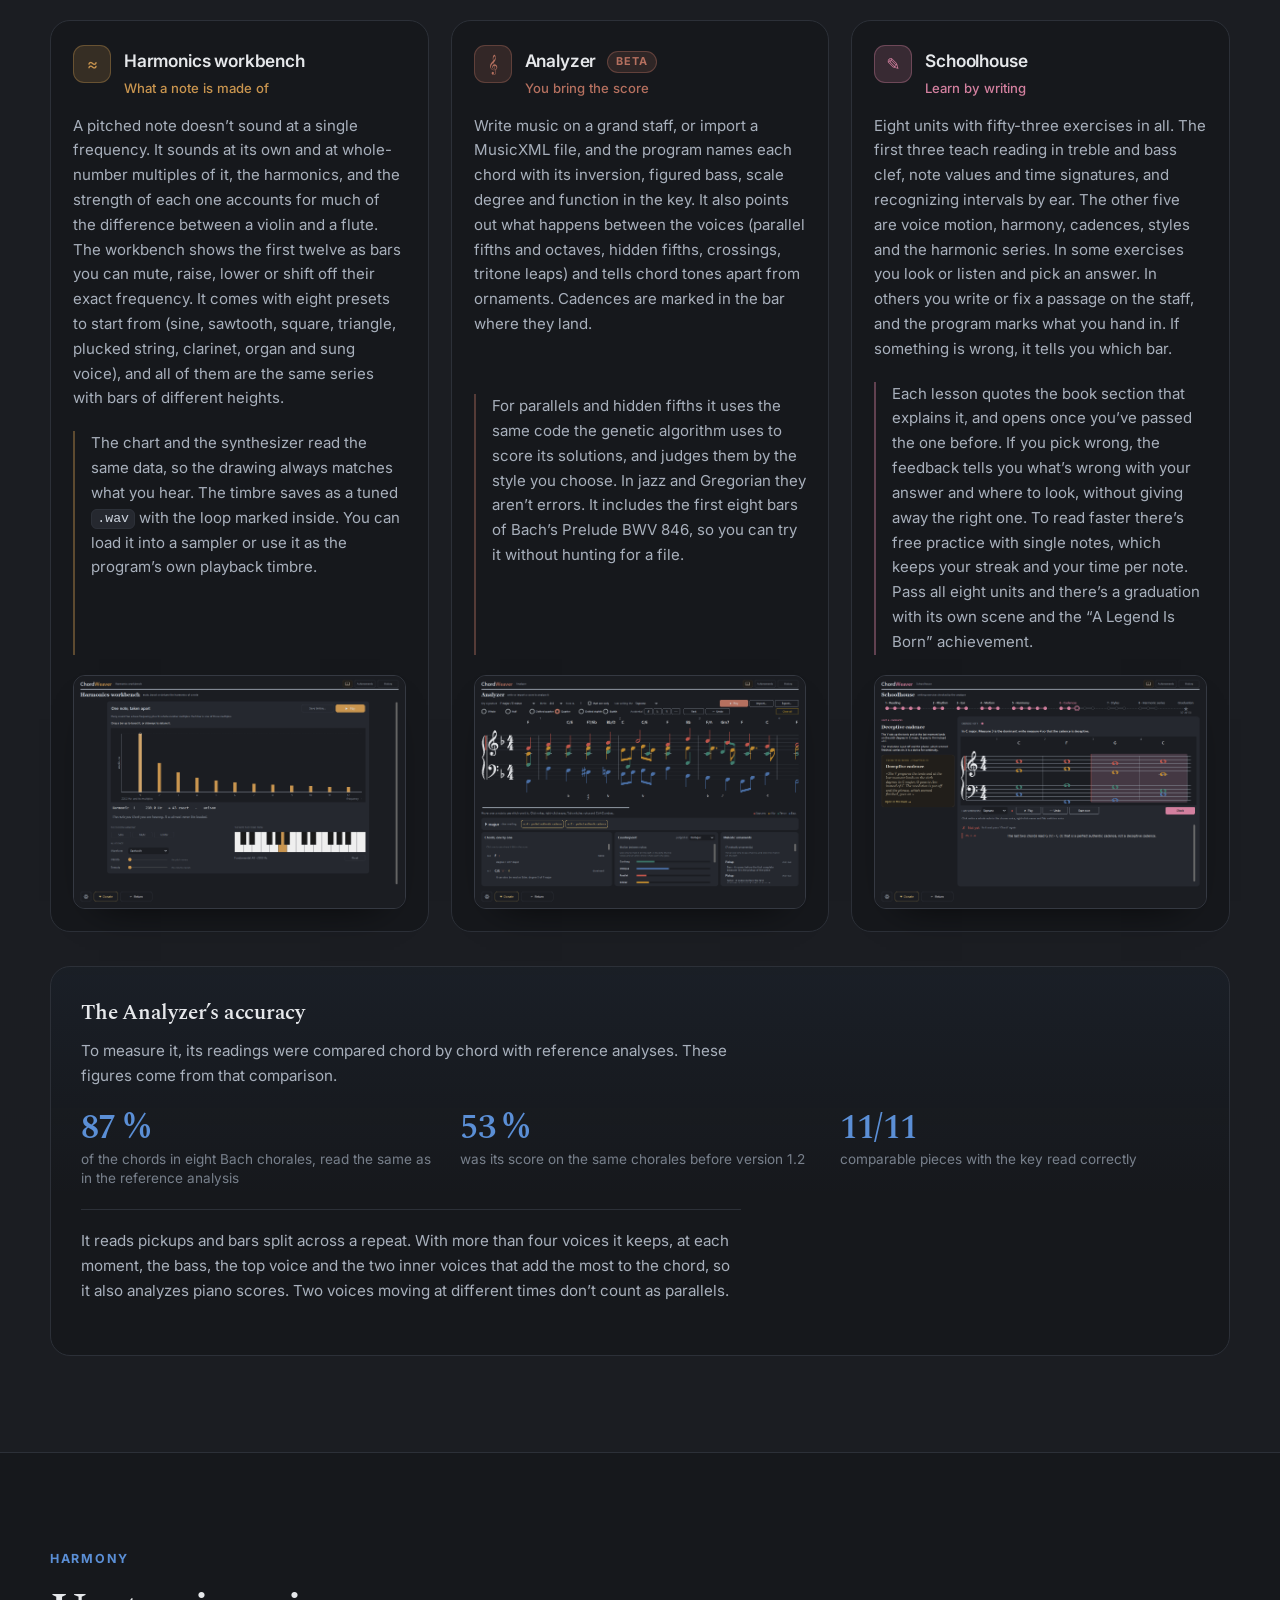
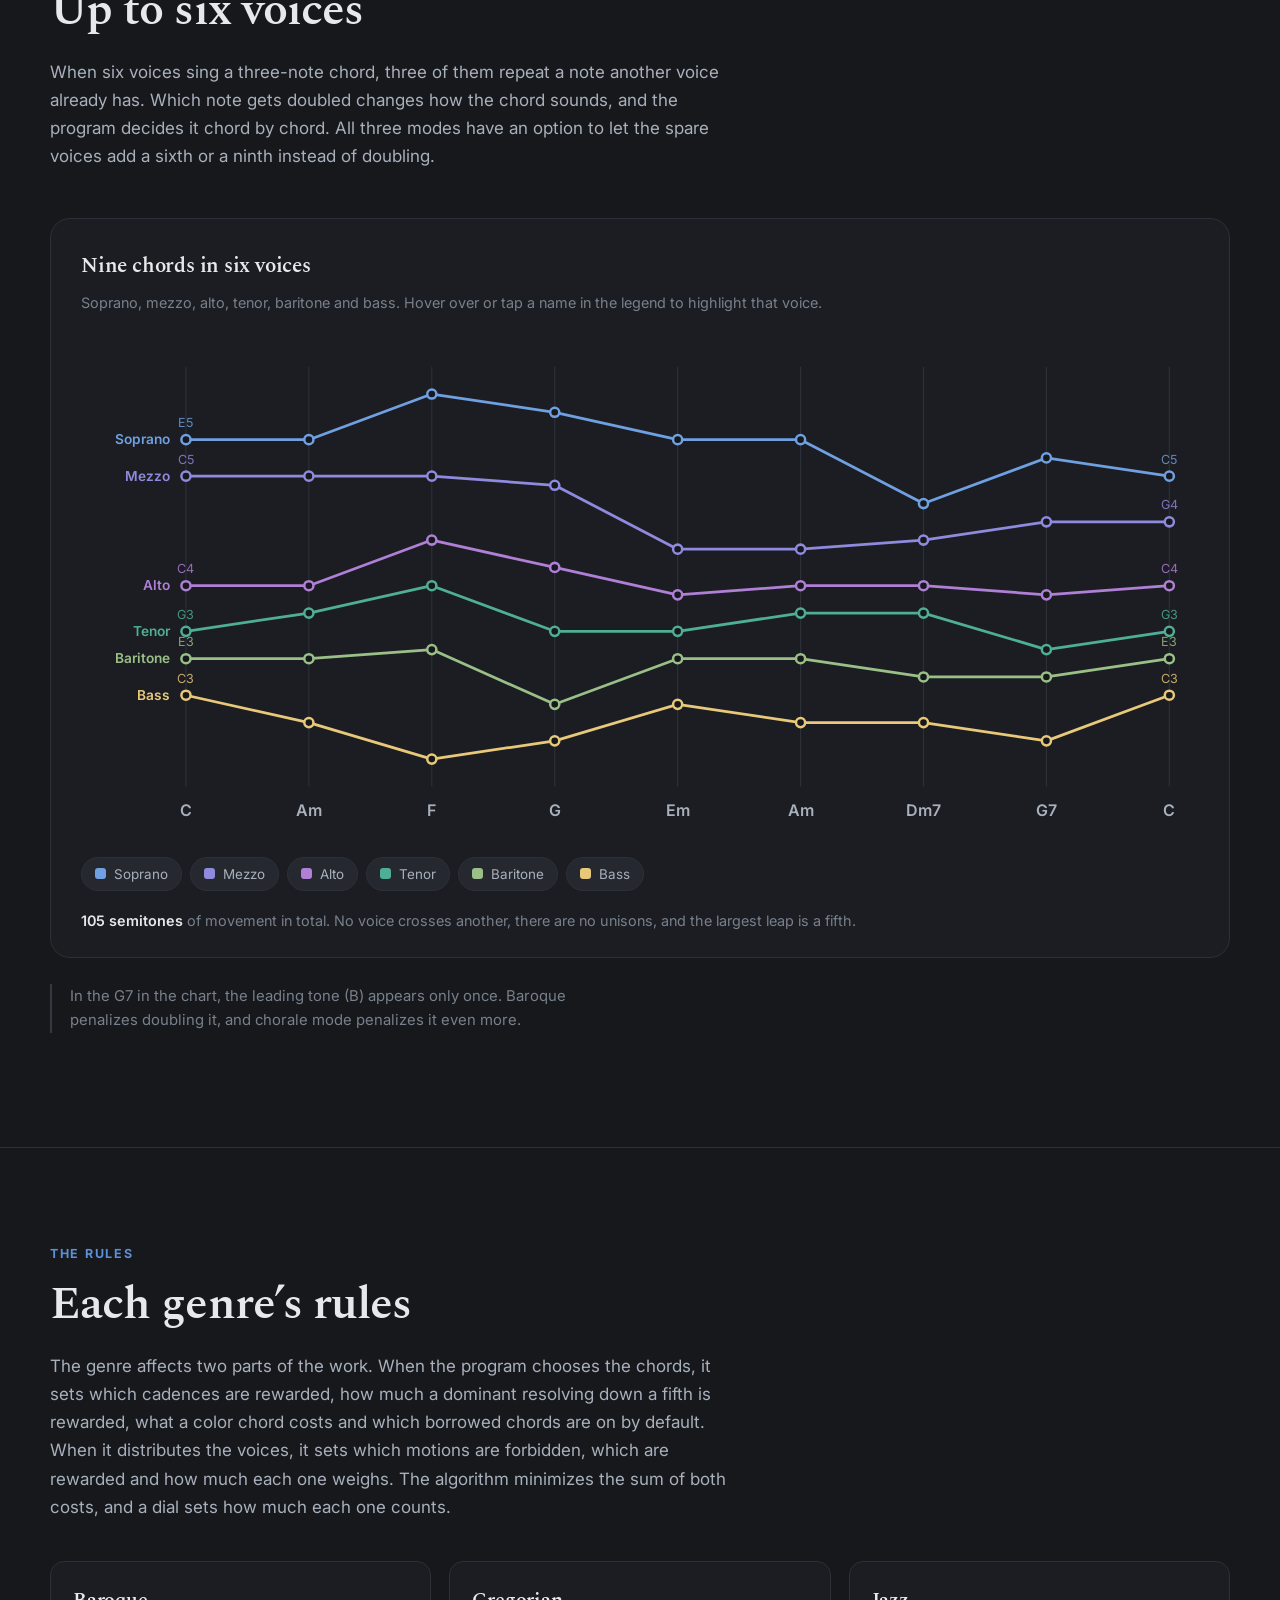
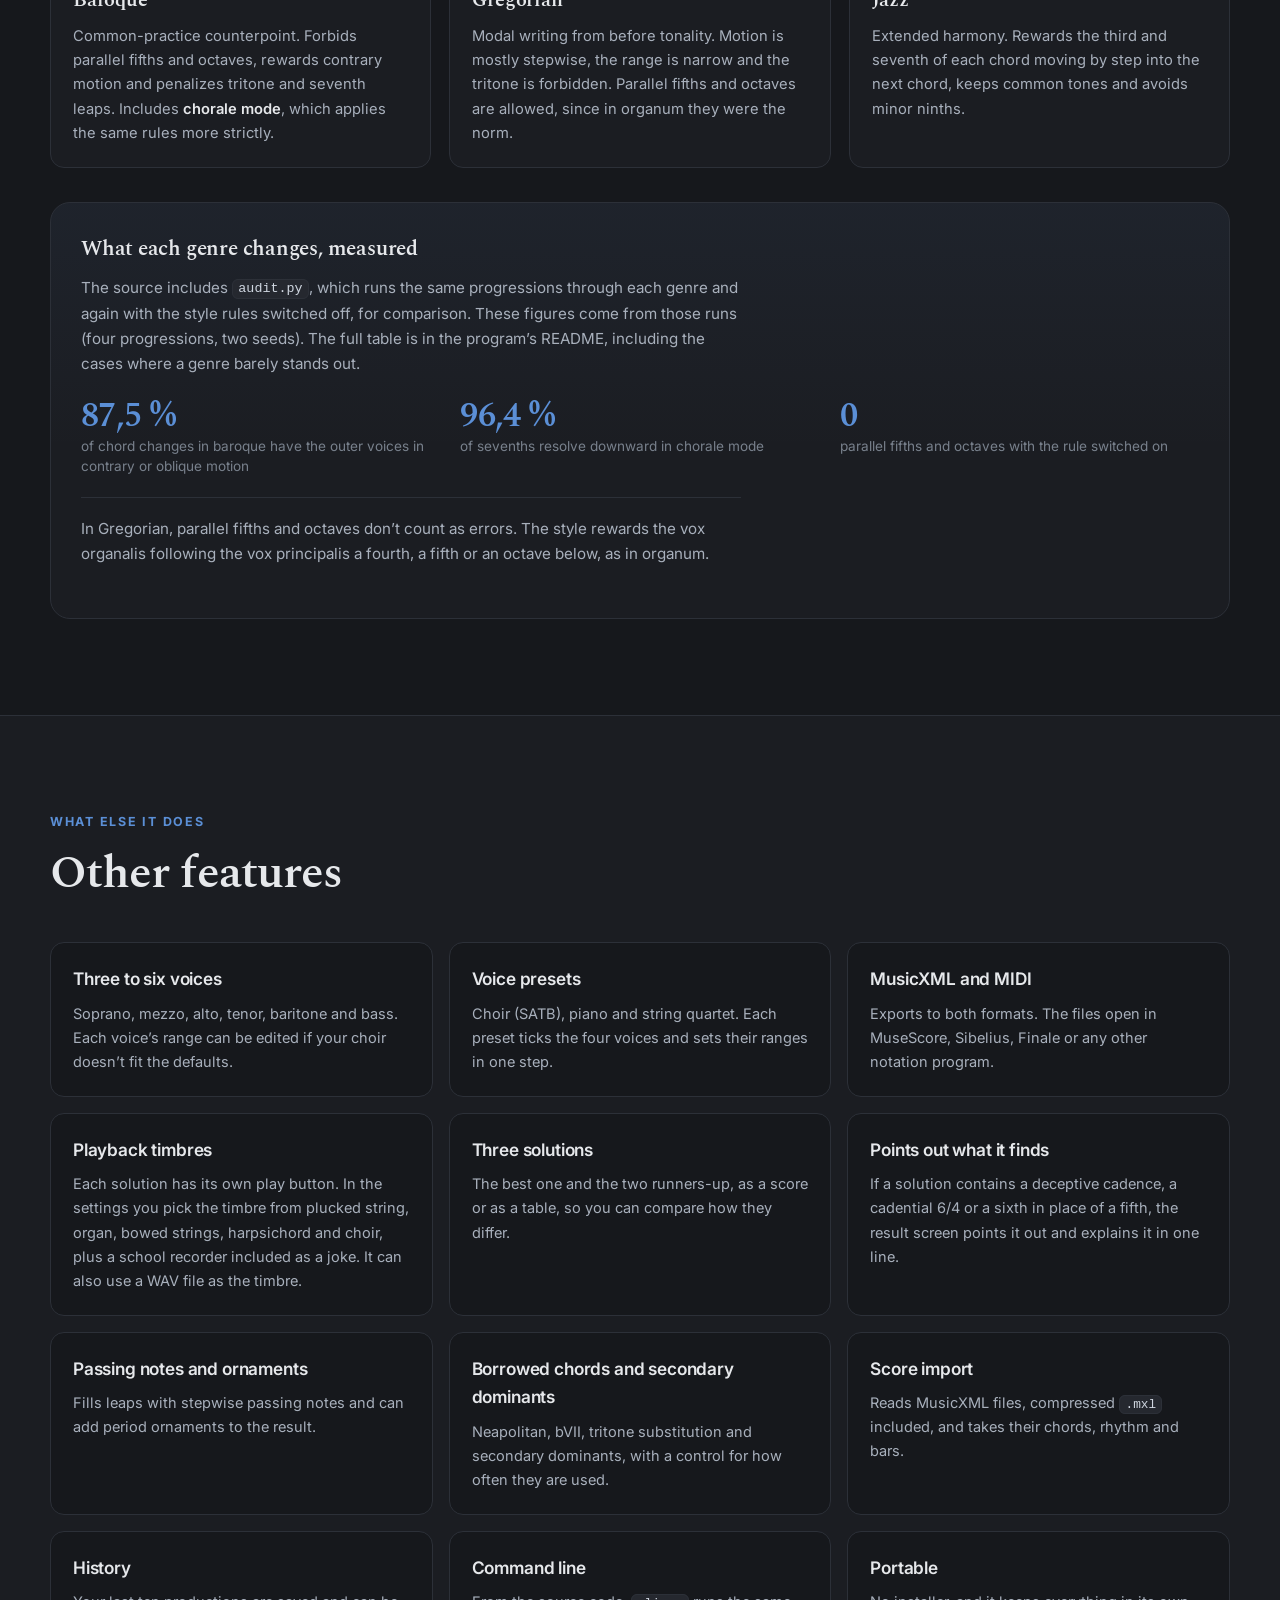
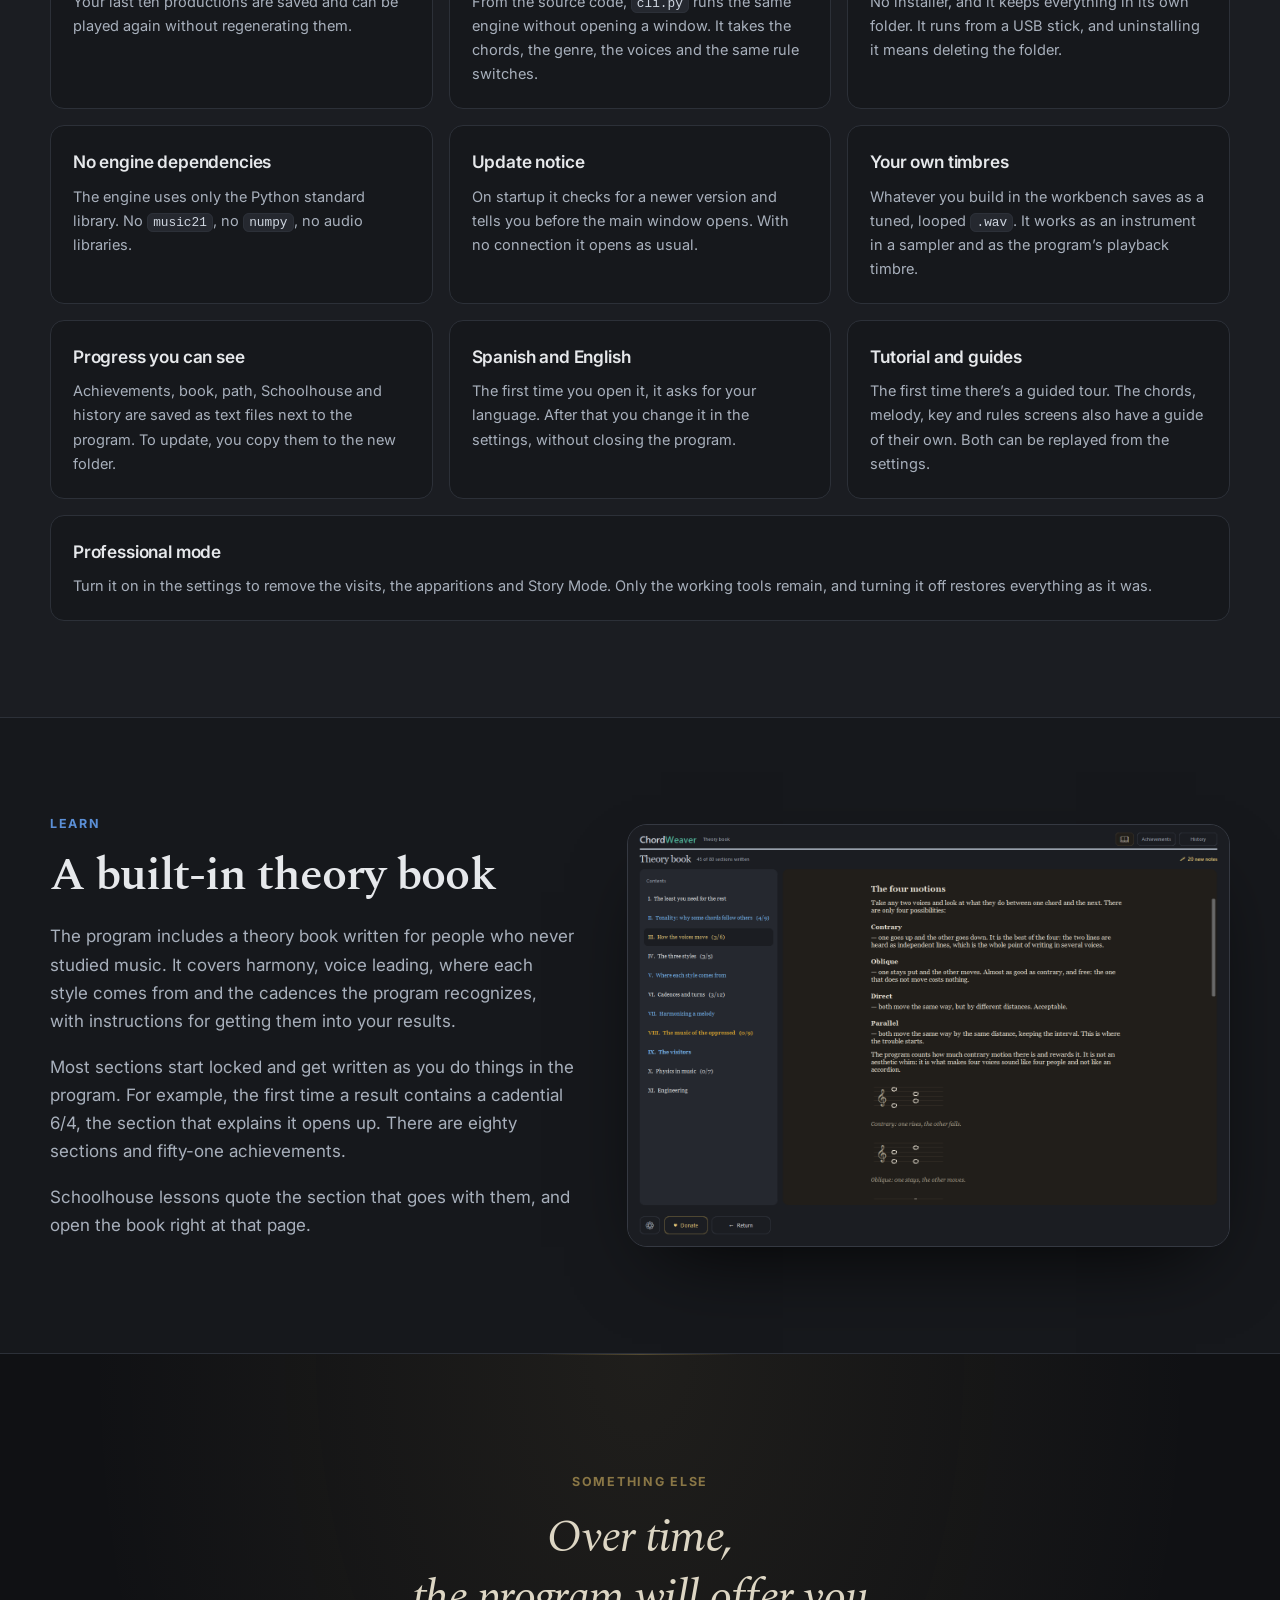
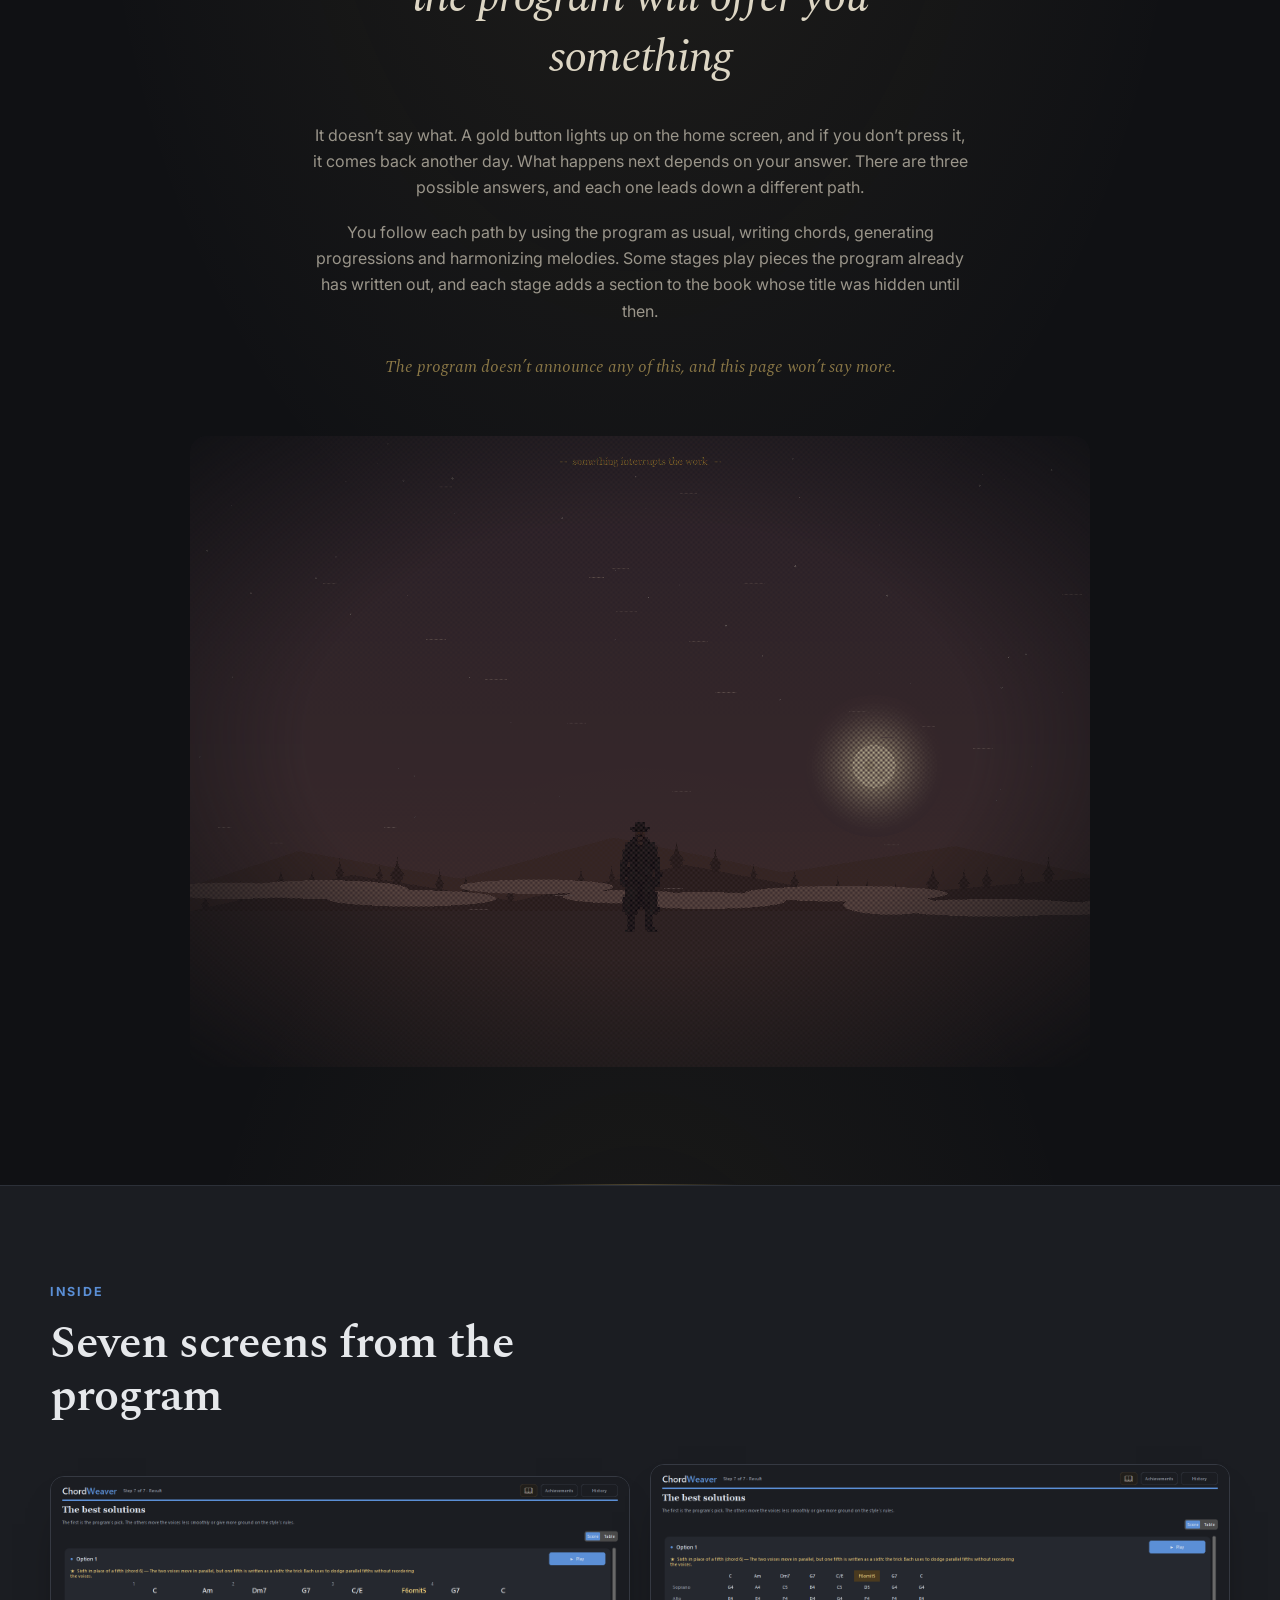
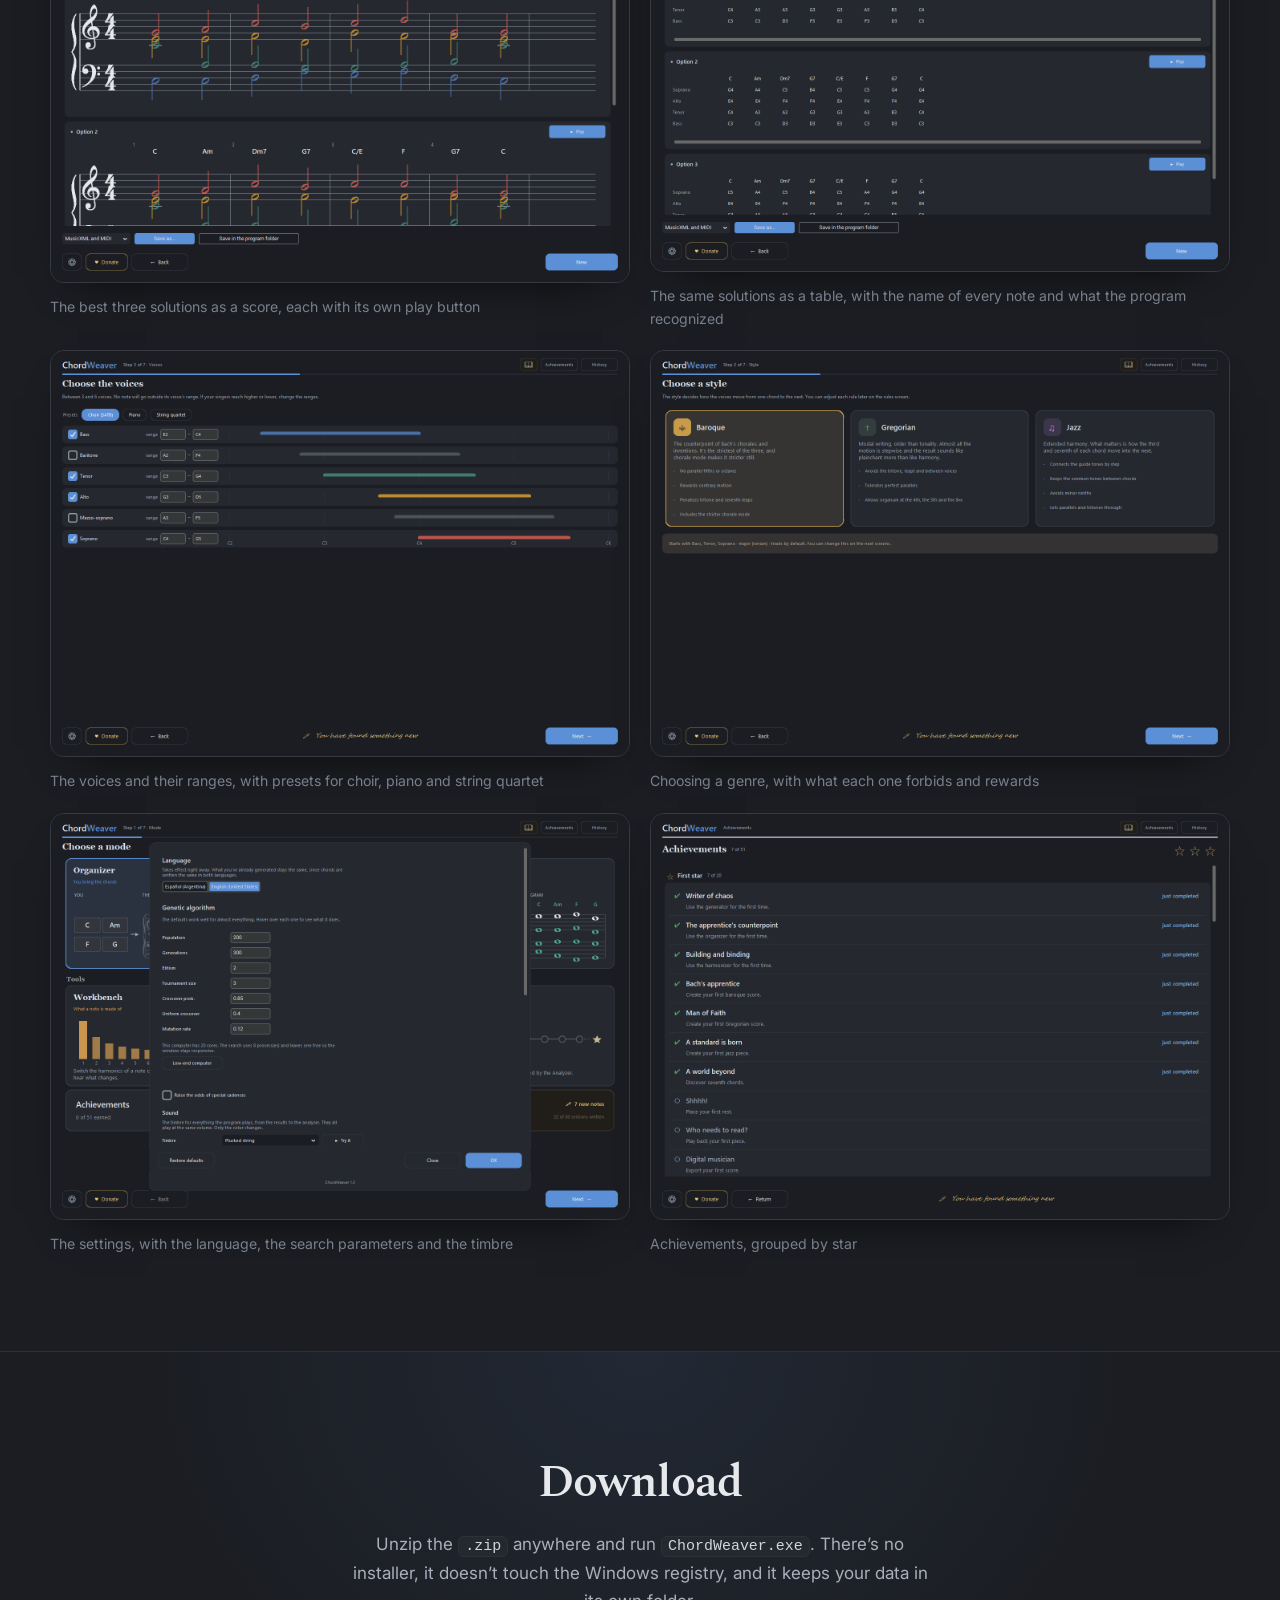
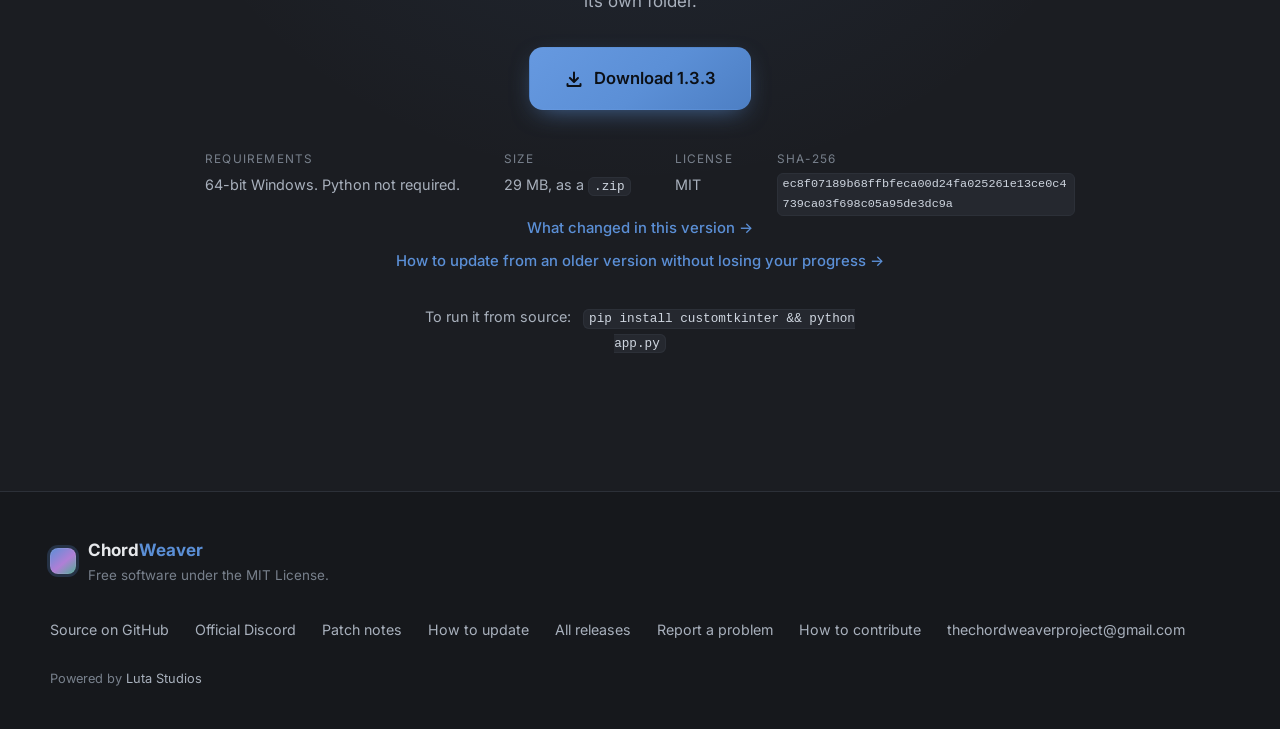
==== commit f24047cd: "Header: section links on one line The six links, the logo, the language switch and the two labelled " ====
--- a/index.html
+++ b/index.html
@@ -23,7 +23,7 @@
 <link rel="preconnect" href="https://fonts.googleapis.com">
 <link rel="preconnect" href="https://fonts.gstatic.com" crossorigin>
 <link href="https://fonts.googleapis.com/css2?family=Spectral:ital,wght@0,300;0,400;0,600;1,400&family=Inter:wght@400;500;600;700&display=swap" rel="stylesheet">
-<link rel="stylesheet" href="assets/css/style.css?v=714a0f90">
+<link rel="stylesheet" href="assets/css/style.css?v=464daa6d">
 </head>
 <body>
 
--- a/assets/css/style.css
+++ b/assets/css/style.css
@@ -95,10 +95,10 @@
   transition: box-shadow .18s linear;
 }
 
-.nav-links { display: flex; gap: 26px; margin-left: auto; }
+.nav-links { display: flex; gap: 22px; margin-left: auto; }
 .nav-links a {
   color: var(--text-dim); text-decoration: none; font-size: .93rem; font-weight: 500;
-  position: relative; padding: 4px 0;
+  position: relative; padding: 4px 0; white-space: nowrap;
   transition: color .2s var(--ease);
 }
 .nav-links a::after {
@@ -481,6 +481,12 @@
 @media (max-width: 960px) {
   .modes, .genres, .grid, .audit-nums { grid-template-columns: 1fr 1fr; }
   .two { grid-template-columns: 1fr; gap: 34px; }
+}
+/* Los seis enlaces de la portada, el logotipo, el idioma y los dos íconos
+   ocupan unos 1100px en castellano, que es el idioma más largo. Por debajo
+   de eso los enlaces se partían en dos renglones y la barra se salía de la
+   pantalla: ahí se esconden. */
+@media (max-width: 1179px) {
   .nav-links { display: none; }
 }
 @media (max-width: 700px) {
@@ -591,10 +597,11 @@
 
 /* Con el Discord al lado del de GitHub, la barra pasó a tener dos botones, y
    en un teléfono el segundo le come el lugar al logotipo. Abajo de 700px se
-   quedan sólo los dos íconos; el nombre no se borra, se esconde, así el lector
+   quedan sólo los dos íconos, y también cuando se ven los enlaces de las
+   secciones: con los nombres no entran en el ancho de la página; el nombre no se borra, se esconde, así el lector
    de pantalla lo sigue leyendo —y lo lee en el idioma en el que está la
    página, cosa que un `aria-label` escrito a mano no haría. */
-@media (max-width: 700px) {
+@media (max-width: 700px), (min-width: 1180px) {
   .nav-side .ghost { position: relative; padding: 7px 9px; gap: 0; }
   .nav-side .ghost span {
     position: absolute; width: 1px; height: 1px; overflow: hidden;
